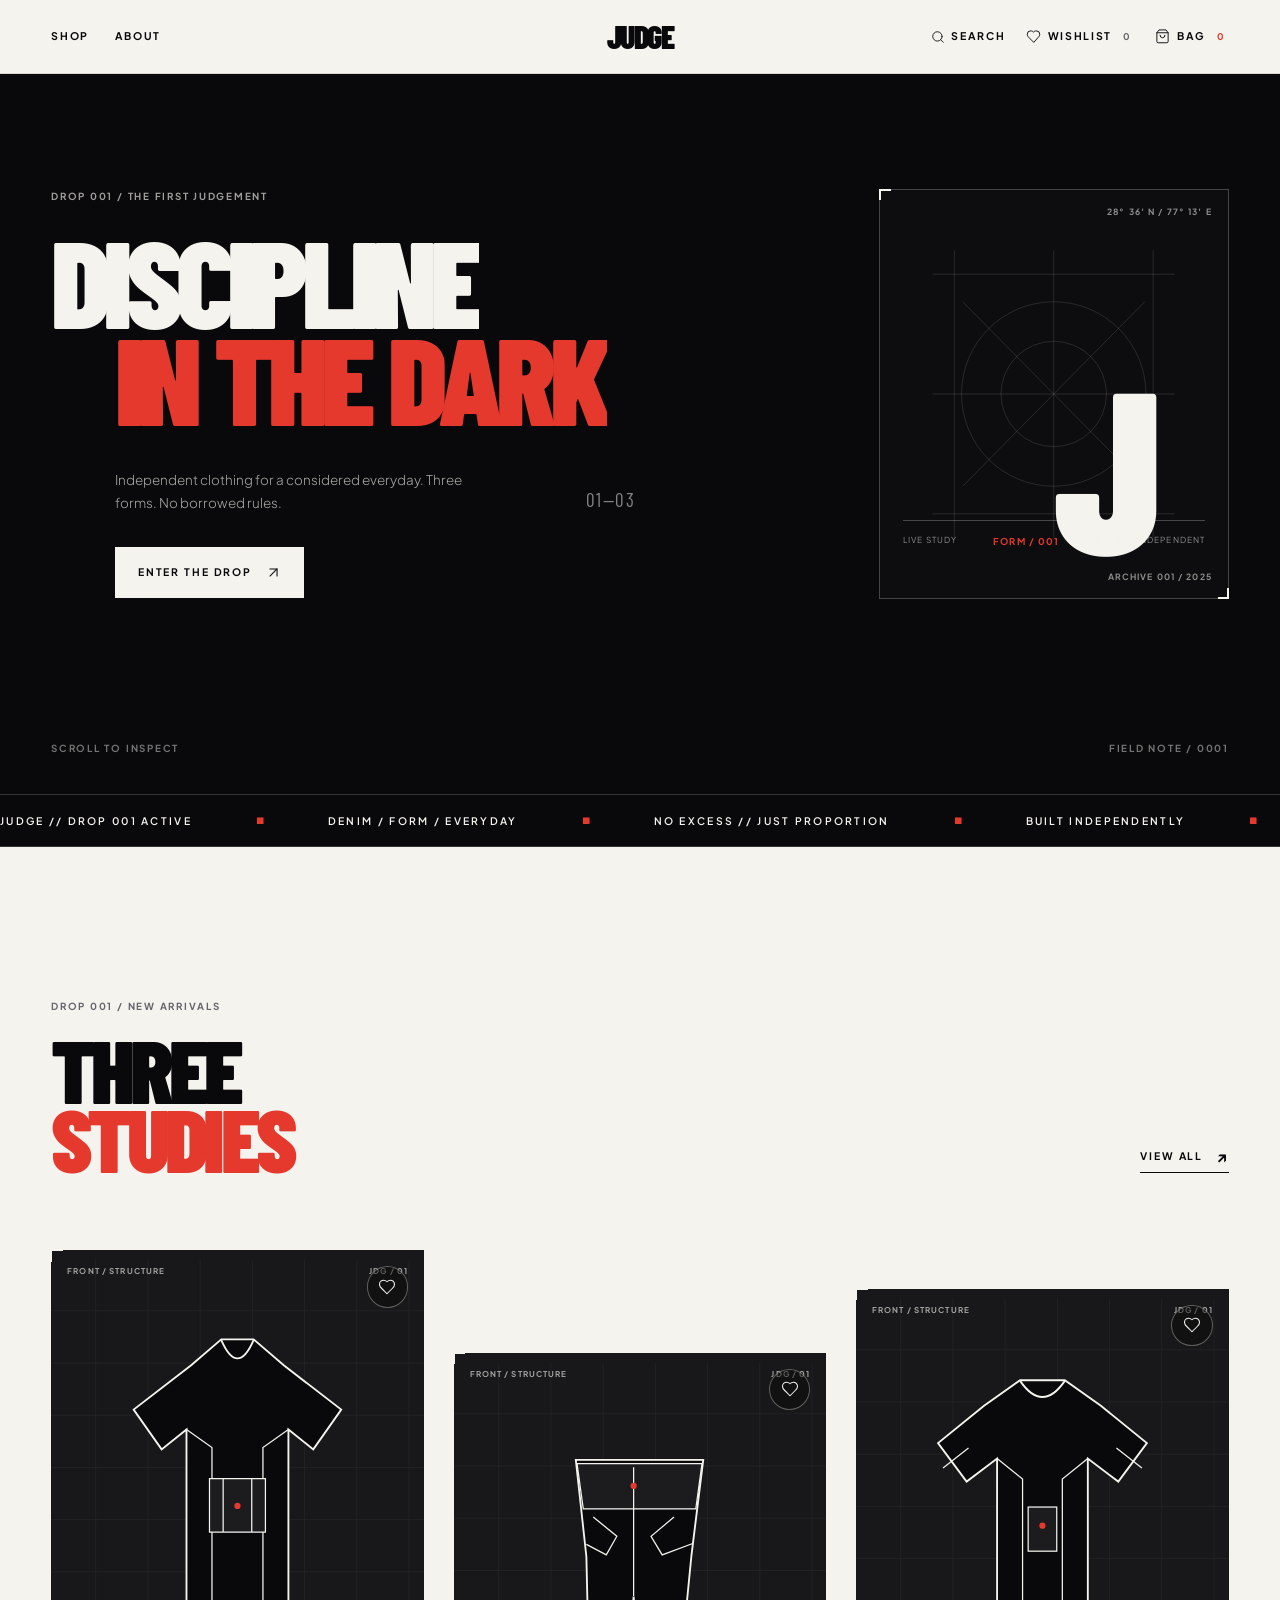
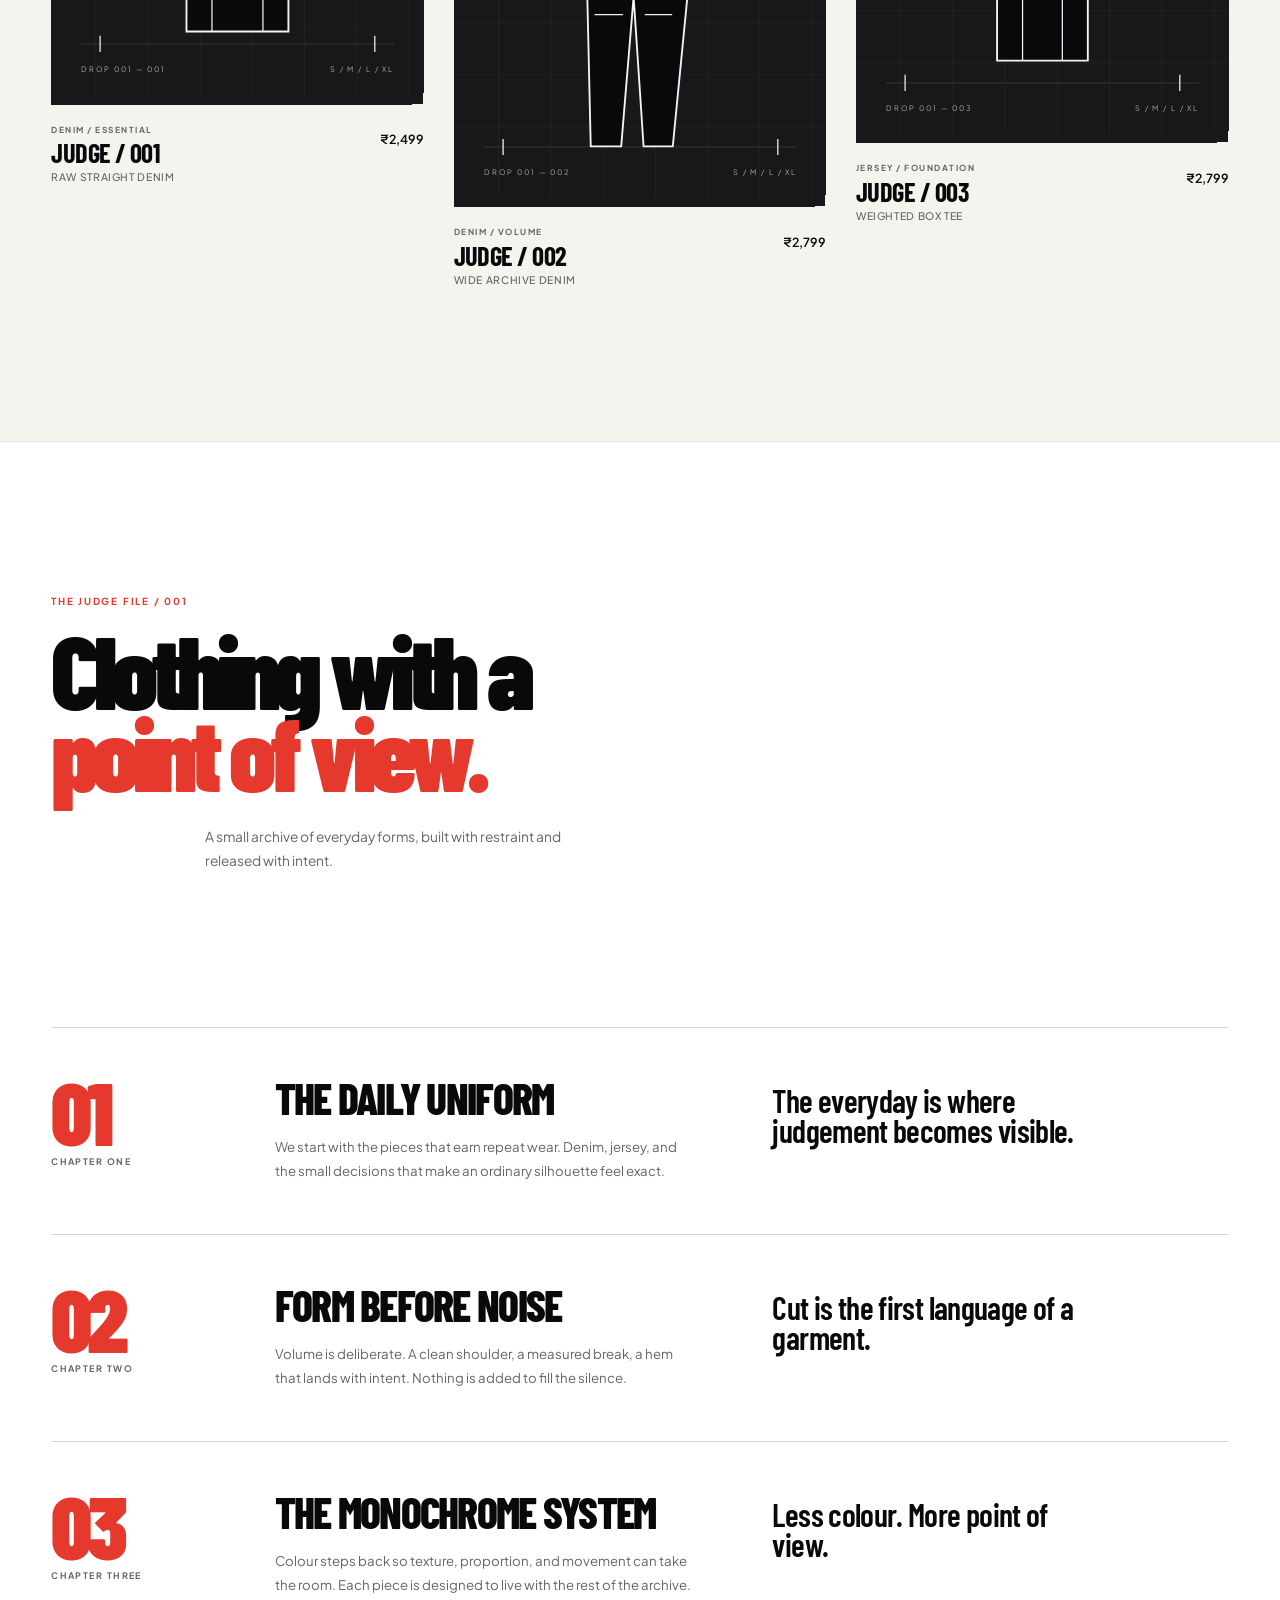
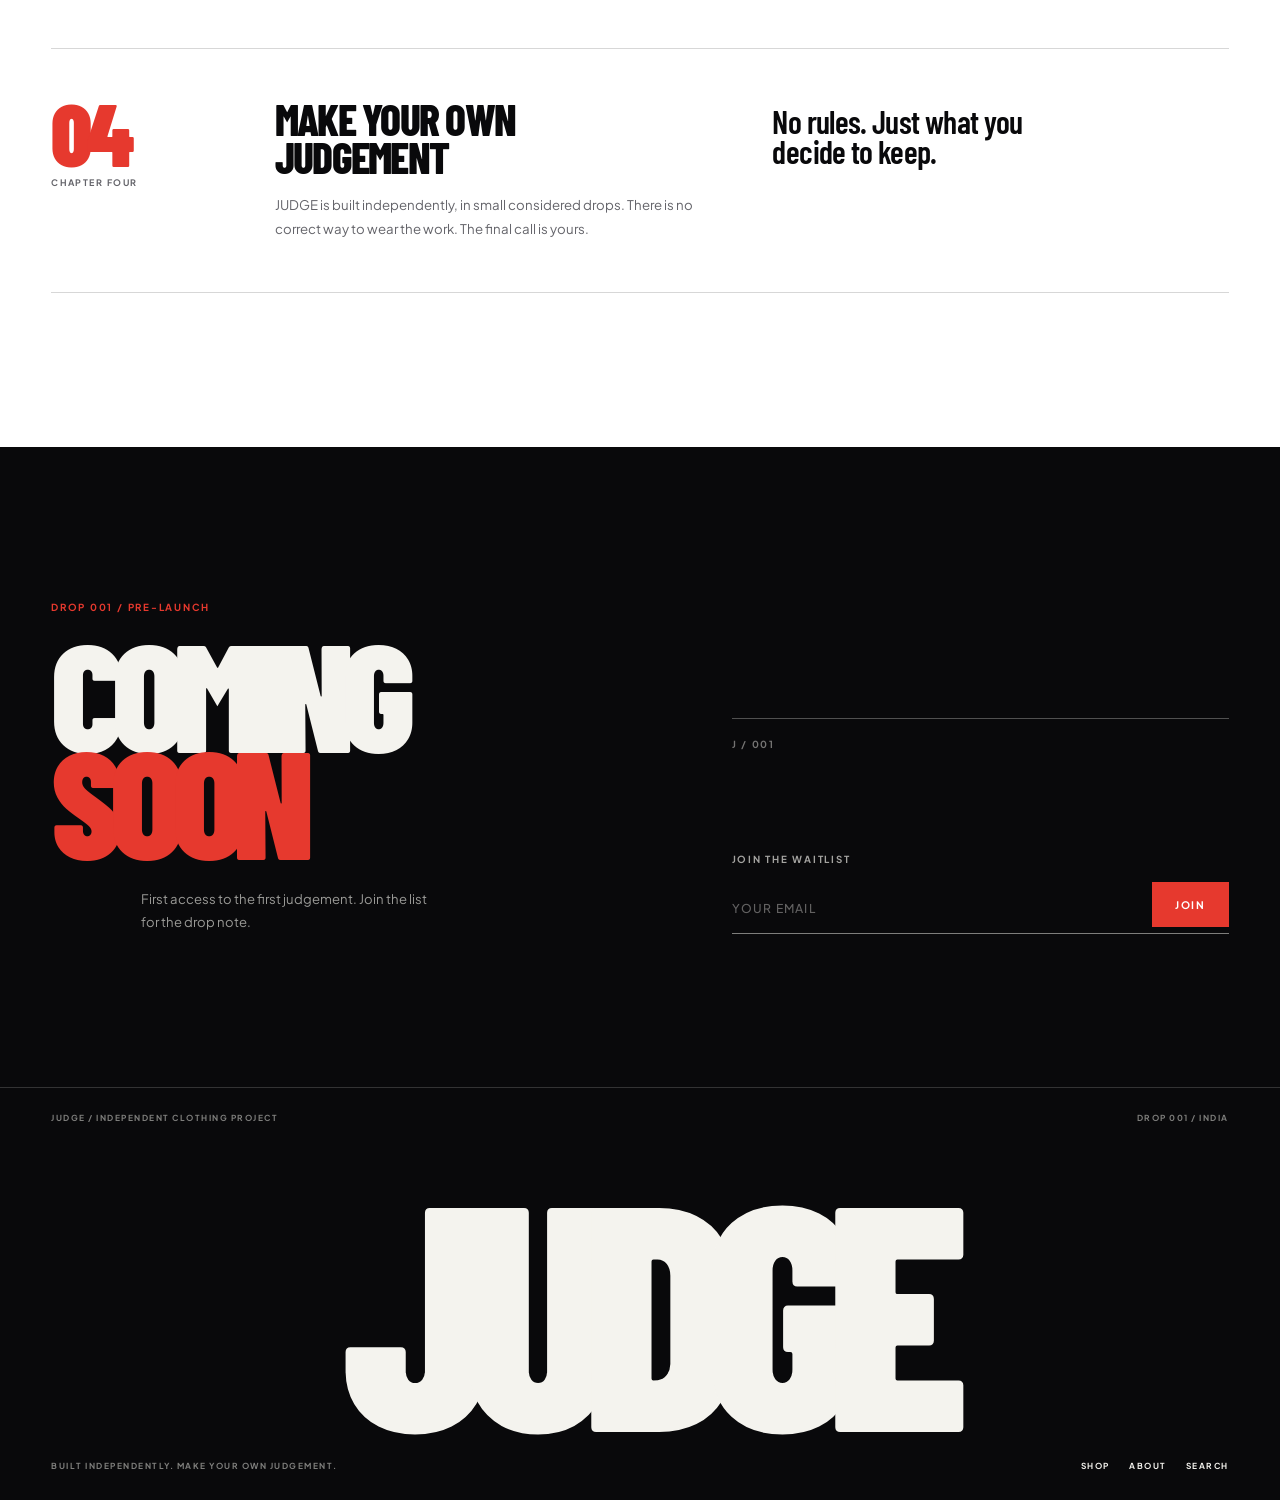
==== index.html @ 3d344ef9 "Add files via upload" ====
<!DOCTYPE html>
<html xmlns="http://www.w3.org/1999/xhtml" lang="en"><head><meta charset="utf-8" /><meta name="viewport" content="width=device-width,initial-scale=1" /><meta name="theme-color" content="#f4f3ee" /><meta name="description" content="JUDGE — independent clothing for a considered everyday." /><link rel="preconnect" href="fonts.googleapis.com/" /><link rel="preconnect" href="fonts.gstatic.com/" crossorigin="" /><title>JUDGE — Drop 001</title><script defer="defer" src="static/js/main.baeb19a1.js"></script><link href="static/css/main.dba32cb8.css" rel="stylesheet" /><style type="text/css">[data-sonner-toaster][dir=ltr],html[dir=ltr]{--toast-icon-margin-start:-3px;--toast-icon-margin-end:4px;--toast-svg-margin-start:-1px;--toast-svg-margin-end:0px;--toast-button-margin-start:auto;--toast-button-margin-end:0;--toast-close-button-start:0;--toast-close-button-end:unset;--toast-close-button-transform:translate(-35%, -35%)}[data-sonner-toaster][dir=rtl],html[dir=rtl]{--toast-icon-margin-start:4px;--toast-icon-margin-end:-3px;--toast-svg-margin-start:0px;--toast-svg-margin-end:-1px;--toast-button-margin-start:0;--toast-button-margin-end:auto;--toast-close-button-start:unset;--toast-close-button-end:0;--toast-close-button-transform:translate(35%, -35%)}[data-sonner-toaster]{position:fixed;width:var(--width);font-family:ui-sans-serif,system-ui,-apple-system,BlinkMacSystemFont,Segoe UI,Roboto,Helvetica Neue,Arial,Noto Sans,sans-serif,Apple Color Emoji,Segoe UI Emoji,Segoe UI Symbol,Noto Color Emoji;--gray1:hsl(0, 0%, 99%);--gray2:hsl(0, 0%, 97.3%);--gray3:hsl(0, 0%, 95.1%);--gray4:hsl(0, 0%, 93%);--gray5:hsl(0, 0%, 90.9%);--gray6:hsl(0, 0%, 88.7%);--gray7:hsl(0, 0%, 85.8%);--gray8:hsl(0, 0%, 78%);--gray9:hsl(0, 0%, 56.1%);--gray10:hsl(0, 0%, 52.3%);--gray11:hsl(0, 0%, 43.5%);--gray12:hsl(0, 0%, 9%);--border-radius:8px;box-sizing:border-box;padding:0;margin:0;list-style:none;outline:0;z-index:999999999;transition:transform .4s ease}[data-sonner-toaster][data-lifted=true]{transform:translateY(-8px)}@media (hover:none) and (pointer:coarse){[data-sonner-toaster][data-lifted=true]{transform:none}}[data-sonner-toaster][data-x-position=right]{right:var(--offset-right)}[data-sonner-toaster][data-x-position=left]{left:var(--offset-left)}[data-sonner-toaster][data-x-position=center]{left:50%;transform:translateX(-50%)}[data-sonner-toaster][data-y-position=top]{top:var(--offset-top)}[data-sonner-toaster][data-y-position=bottom]{bottom:var(--offset-bottom)}[data-sonner-toast]{--y:translateY(100%);--lift-amount:calc(var(--lift) * var(--gap));z-index:var(--z-index);position:absolute;opacity:0;transform:var(--y);touch-action:none;transition:transform .4s,opacity .4s,height .4s,box-shadow .2s;box-sizing:border-box;outline:0;overflow-wrap:anywhere}[data-sonner-toast][data-styled=true]{padding:16px;background:var(--normal-bg);border:1px solid var(--normal-border);color:var(--normal-text);border-radius:var(--border-radius);box-shadow:0 4px 12px rgba(0,0,0,.1);width:var(--width);font-size:13px;display:flex;align-items:center;gap:6px}[data-sonner-toast]:focus-visible{box-shadow:0 4px 12px rgba(0,0,0,.1),0 0 0 2px rgba(0,0,0,.2)}[data-sonner-toast][data-y-position=top]{top:0;--y:translateY(-100%);--lift:1;--lift-amount:calc(1 * var(--gap))}[data-sonner-toast][data-y-position=bottom]{bottom:0;--y:translateY(100%);--lift:-1;--lift-amount:calc(var(--lift) * var(--gap))}[data-sonner-toast][data-styled=true] [data-description]{font-weight:400;line-height:1.4;color:#3f3f3f}[data-rich-colors=true][data-sonner-toast][data-styled=true] [data-description]{color:inherit}[data-sonner-toaster][data-sonner-theme=dark] [data-description]{color:#e8e8e8}[data-sonner-toast][data-styled=true] [data-title]{font-weight:500;line-height:1.5;color:inherit}[data-sonner-toast][data-styled=true] [data-icon]{display:flex;height:16px;width:16px;position:relative;justify-content:flex-start;align-items:center;flex-shrink:0;margin-left:var(--toast-icon-margin-start);margin-right:var(--toast-icon-margin-end)}[data-sonner-toast][data-promise=true] [data-icon]&gt;svg{opacity:0;transform:scale(.8);transform-origin:center;animation:sonner-fade-in .3s ease forwards}[data-sonner-toast][data-styled=true] [data-icon]&gt;*{flex-shrink:0}[data-sonner-toast][data-styled=true] [data-icon] svg{margin-left:var(--toast-svg-margin-start);margin-right:var(--toast-svg-margin-end)}[data-sonner-toast][data-styled=true] [data-content]{display:flex;flex-direction:column;gap:2px}[data-sonner-toast][data-styled=true] [data-button]{border-radius:4px;padding-left:8px;padding-right:8px;height:24px;font-size:12px;color:var(--normal-bg);background:var(--normal-text);margin-left:var(--toast-button-margin-start);margin-right:var(--toast-button-margin-end);border:none;font-weight:500;cursor:pointer;outline:0;display:flex;align-items:center;flex-shrink:0;transition:opacity .4s,box-shadow .2s}[data-sonner-toast][data-styled=true] [data-button]:focus-visible{box-shadow:0 0 0 2px rgba(0,0,0,.4)}[data-sonner-toast][data-styled=true] [data-button]:first-of-type{margin-left:var(--toast-button-margin-start);margin-right:var(--toast-button-margin-end)}[data-sonner-toast][data-styled=true] [data-cancel]{color:var(--normal-text);background:rgba(0,0,0,.08)}[data-sonner-toaster][data-sonner-theme=dark] [data-sonner-toast][data-styled=true] [data-cancel]{background:rgba(255,255,255,.3)}[data-sonner-toast][data-styled=true] [data-close-button]{position:absolute;left:var(--toast-close-button-start);right:var(--toast-close-button-end);top:0;height:20px;width:20px;display:flex;justify-content:center;align-items:center;padding:0;color:var(--gray12);background:var(--normal-bg);border:1px solid var(--gray4);transform:var(--toast-close-button-transform);border-radius:50%;cursor:pointer;z-index:1;transition:opacity .1s,background .2s,border-color .2s}[data-sonner-toast][data-styled=true] [data-close-button]:focus-visible{box-shadow:0 4px 12px rgba(0,0,0,.1),0 0 0 2px rgba(0,0,0,.2)}[data-sonner-toast][data-styled=true] [data-disabled=true]{cursor:not-allowed}[data-sonner-toast][data-styled=true]:hover [data-close-button]:hover{background:var(--gray2);border-color:var(--gray5)}[data-sonner-toast][data-swiping=true]::before{content:'';position:absolute;left:-100%;right:-100%;height:100%;z-index:-1}[data-sonner-toast][data-y-position=top][data-swiping=true]::before{bottom:50%;transform:scaleY(3) translateY(50%)}[data-sonner-toast][data-y-position=bottom][data-swiping=true]::before{top:50%;transform:scaleY(3) translateY(-50%)}[data-sonner-toast][data-swiping=false][data-removed=true]::before{content:'';position:absolute;inset:0;transform:scaleY(2)}[data-sonner-toast][data-expanded=true]::after{content:'';position:absolute;left:0;height:calc(var(--gap) + 1px);bottom:100%;width:100%}[data-sonner-toast][data-mounted=true]{--y:translateY(0);opacity:1}[data-sonner-toast][data-expanded=false][data-front=false]{--scale:var(--toasts-before) * 0.05 + 1;--y:translateY(calc(var(--lift-amount) * var(--toasts-before))) scale(calc(-1 * var(--scale)));height:var(--front-toast-height)}[data-sonner-toast]&gt;*{transition:opacity .4s}[data-sonner-toast][data-x-position=right]{right:0}[data-sonner-toast][data-x-position=left]{left:0}[data-sonner-toast][data-expanded=false][data-front=false][data-styled=true]&gt;*{opacity:0}[data-sonner-toast][data-visible=false]{opacity:0;pointer-events:none}[data-sonner-toast][data-mounted=true][data-expanded=true]{--y:translateY(calc(var(--lift) * var(--offset)));height:var(--initial-height)}[data-sonner-toast][data-removed=true][data-front=true][data-swipe-out=false]{--y:translateY(calc(var(--lift) * -100%));opacity:0}[data-sonner-toast][data-removed=true][data-front=false][data-swipe-out=false][data-expanded=true]{--y:translateY(calc(var(--lift) * var(--offset) + var(--lift) * -100%));opacity:0}[data-sonner-toast][data-removed=true][data-front=false][data-swipe-out=false][data-expanded=false]{--y:translateY(40%);opacity:0;transition:transform .5s,opacity .2s}[data-sonner-toast][data-removed=true][data-front=false]::before{height:calc(var(--initial-height) + 20%)}[data-sonner-toast][data-swiping=true]{transform:var(--y) translateY(var(--swipe-amount-y,0)) translateX(var(--swipe-amount-x,0));transition:none}[data-sonner-toast][data-swiped=true]{user-select:none}[data-sonner-toast][data-swipe-out=true][data-y-position=bottom],[data-sonner-toast][data-swipe-out=true][data-y-position=top]{animation-duration:.2s;animation-timing-function:ease-out;animation-fill-mode:forwards}[data-sonner-toast][data-swipe-out=true][data-swipe-direction=left]{animation-name:swipe-out-left}[data-sonner-toast][data-swipe-out=true][data-swipe-direction=right]{animation-name:swipe-out-right}[data-sonner-toast][data-swipe-out=true][data-swipe-direction=up]{animation-name:swipe-out-up}[data-sonner-toast][data-swipe-out=true][data-swipe-direction=down]{animation-name:swipe-out-down}@keyframes swipe-out-left{from{transform:var(--y) translateX(var(--swipe-amount-x));opacity:1}to{transform:var(--y) translateX(calc(var(--swipe-amount-x) - 100%));opacity:0}}@keyframes swipe-out-right{from{transform:var(--y) translateX(var(--swipe-amount-x));opacity:1}to{transform:var(--y) translateX(calc(var(--swipe-amount-x) + 100%));opacity:0}}@keyframes swipe-out-up{from{transform:var(--y) translateY(var(--swipe-amount-y));opacity:1}to{transform:var(--y) translateY(calc(var(--swipe-amount-y) - 100%));opacity:0}}@keyframes swipe-out-down{from{transform:var(--y) translateY(var(--swipe-amount-y));opacity:1}to{transform:var(--y) translateY(calc(var(--swipe-amount-y) + 100%));opacity:0}}@media (max-width:600px){[data-sonner-toaster]{position:fixed;right:var(--mobile-offset-right);left:var(--mobile-offset-left);width:100%}[data-sonner-toaster][dir=rtl]{left:calc(var(--mobile-offset-left) * -1)}[data-sonner-toaster] [data-sonner-toast]{left:0;right:0;width:calc(100% - var(--mobile-offset-left) * 2)}[data-sonner-toaster][data-x-position=left]{left:var(--mobile-offset-left)}[data-sonner-toaster][data-y-position=bottom]{bottom:var(--mobile-offset-bottom)}[data-sonner-toaster][data-y-position=top]{top:var(--mobile-offset-top)}[data-sonner-toaster][data-x-position=center]{left:var(--mobile-offset-left);right:var(--mobile-offset-right);transform:none}}[data-sonner-toaster][data-sonner-theme=light]{--normal-bg:#fff;--normal-border:var(--gray4);--normal-text:var(--gray12);--success-bg:hsl(143, 85%, 96%);--success-border:hsl(145, 92%, 87%);--success-text:hsl(140, 100%, 27%);--info-bg:hsl(208, 100%, 97%);--info-border:hsl(221, 91%, 93%);--info-text:hsl(210, 92%, 45%);--warning-bg:hsl(49, 100%, 97%);--warning-border:hsl(49, 91%, 84%);--warning-text:hsl(31, 92%, 45%);--error-bg:hsl(359, 100%, 97%);--error-border:hsl(359, 100%, 94%);--error-text:hsl(360, 100%, 45%)}[data-sonner-toaster][data-sonner-theme=light] [data-sonner-toast][data-invert=true]{--normal-bg:#000;--normal-border:hsl(0, 0%, 20%);--normal-text:var(--gray1)}[data-sonner-toaster][data-sonner-theme=dark] [data-sonner-toast][data-invert=true]{--normal-bg:#fff;--normal-border:var(--gray3);--normal-text:var(--gray12)}[data-sonner-toaster][data-sonner-theme=dark]{--normal-bg:#000;--normal-bg-hover:hsl(0, 0%, 12%);--normal-border:hsl(0, 0%, 20%);--normal-border-hover:hsl(0, 0%, 25%);--normal-text:var(--gray1);--success-bg:hsl(150, 100%, 6%);--success-border:hsl(147, 100%, 12%);--success-text:hsl(150, 86%, 65%);--info-bg:hsl(215, 100%, 6%);--info-border:hsl(223, 43%, 17%);--info-text:hsl(216, 87%, 65%);--warning-bg:hsl(64, 100%, 6%);--warning-border:hsl(60, 100%, 9%);--warning-text:hsl(46, 87%, 65%);--error-bg:hsl(358, 76%, 10%);--error-border:hsl(357, 89%, 16%);--error-text:hsl(358, 100%, 81%)}[data-sonner-toaster][data-sonner-theme=dark] [data-sonner-toast] [data-close-button]{background:var(--normal-bg);border-color:var(--normal-border);color:var(--normal-text)}[data-sonner-toaster][data-sonner-theme=dark] [data-sonner-toast] [data-close-button]:hover{background:var(--normal-bg-hover);border-color:var(--normal-border-hover)}[data-rich-colors=true][data-sonner-toast][data-type=success]{background:var(--success-bg);border-color:var(--success-border);color:var(--success-text)}[data-rich-colors=true][data-sonner-toast][data-type=success] [data-close-button]{background:var(--success-bg);border-color:var(--success-border);color:var(--success-text)}[data-rich-colors=true][data-sonner-toast][data-type=info]{background:var(--info-bg);border-color:var(--info-border);color:var(--info-text)}[data-rich-colors=true][data-sonner-toast][data-type=info] [data-close-button]{background:var(--info-bg);border-color:var(--info-border);color:var(--info-text)}[data-rich-colors=true][data-sonner-toast][data-type=warning]{background:var(--warning-bg);border-color:var(--warning-border);color:var(--warning-text)}[data-rich-colors=true][data-sonner-toast][data-type=warning] [data-close-button]{background:var(--warning-bg);border-color:var(--warning-border);color:var(--warning-text)}[data-rich-colors=true][data-sonner-toast][data-type=error]{background:var(--error-bg);border-color:var(--error-border);color:var(--error-text)}[data-rich-colors=true][data-sonner-toast][data-type=error] [data-close-button]{background:var(--error-bg);border-color:var(--error-border);color:var(--error-text)}.sonner-loading-wrapper{--size:16px;height:var(--size);width:var(--size);position:absolute;inset:0;z-index:10}.sonner-loading-wrapper[data-visible=false]{transform-origin:center;animation:sonner-fade-out .2s ease forwards}.sonner-spinner{position:relative;top:50%;left:50%;height:var(--size);width:var(--size)}.sonner-loading-bar{animation:sonner-spin 1.2s linear infinite;background:var(--gray11);border-radius:6px;height:8%;left:-10%;position:absolute;top:-3.9%;width:24%}.sonner-loading-bar:first-child{animation-delay:-1.2s;transform:rotate(.0001deg) translate(146%)}.sonner-loading-bar:nth-child(2){animation-delay:-1.1s;transform:rotate(30deg) translate(146%)}.sonner-loading-bar:nth-child(3){animation-delay:-1s;transform:rotate(60deg) translate(146%)}.sonner-loading-bar:nth-child(4){animation-delay:-.9s;transform:rotate(90deg) translate(146%)}.sonner-loading-bar:nth-child(5){animation-delay:-.8s;transform:rotate(120deg) translate(146%)}.sonner-loading-bar:nth-child(6){animation-delay:-.7s;transform:rotate(150deg) translate(146%)}.sonner-loading-bar:nth-child(7){animation-delay:-.6s;transform:rotate(180deg) translate(146%)}.sonner-loading-bar:nth-child(8){animation-delay:-.5s;transform:rotate(210deg) translate(146%)}.sonner-loading-bar:nth-child(9){animation-delay:-.4s;transform:rotate(240deg) translate(146%)}.sonner-loading-bar:nth-child(10){animation-delay:-.3s;transform:rotate(270deg) translate(146%)}.sonner-loading-bar:nth-child(11){animation-delay:-.2s;transform:rotate(300deg) translate(146%)}.sonner-loading-bar:nth-child(12){animation-delay:-.1s;transform:rotate(330deg) translate(146%)}@keyframes sonner-fade-in{0%{opacity:0;transform:scale(.8)}100%{opacity:1;transform:scale(1)}}@keyframes sonner-fade-out{0%{opacity:1;transform:scale(1)}100%{opacity:0;transform:scale(.8)}}@keyframes sonner-spin{0%{opacity:1}100%{opacity:.15}}@media (prefers-reduced-motion){.sonner-loading-bar,[data-sonner-toast],[data-sonner-toast]&gt;*{transition:none!important;animation:none!important}}.sonner-loader{position:absolute;top:50%;left:50%;transform:translate(-50%,-50%);transform-origin:center;transition:opacity .2s,transform .2s}.sonner-loader[data-visible=false]{opacity:0;transform:scale(.8) translate(-50%,-50%)}</style></head><body><noscript>JUDGE needs JavaScript to open the archive.</noscript><div id="root"><header class="site-header is-scrolled"><div class="site-header-inner"><nav class="header-nav header-nav-left" aria-label="Primary"><a class="header-link" data-testid="shop-nav-link" href="/shop" data-discover="true">SHOP</a><a class="header-link header-about-link" data-testid="about-nav-link" href="/about" data-discover="true">ABOUT</a></nav><a class="brand-lockup" data-testid="judge-logo-link" aria-label="JUDGE home" href="/" data-discover="true">JUDGE</a><nav class="header-nav header-nav-right" aria-label="Utility"><a class="header-link search-link" data-testid="search-nav-link" href="/search" data-discover="true"><svg xmlns="http://www.w3.org/2000/svg" width="14" height="14" viewBox="0 0 24 24" fill="none" stroke="currentColor" stroke-width="1.5" stroke-linecap="round" stroke-linejoin="round" class="lucide lucide-search" aria-hidden="true"><path d="m21 21-4.34-4.34"/><circle cx="11" cy="11" r="8"/></svg><span>SEARCH</span></a><a class="header-wishlist-link" data-testid="wishlist-nav-link" aria-label="Wishlist, 0 items" href="/shop?filter=wishlist" data-discover="true"><svg xmlns="http://www.w3.org/2000/svg" width="15" height="15" viewBox="0 0 24 24" fill="none" stroke="currentColor" stroke-width="1.5" stroke-linecap="round" stroke-linejoin="round" class="lucide lucide-heart" aria-hidden="true"><path d="M19 14c1.49-1.46 3-3.21 3-5.5A5.5 5.5 0 0 0 16.5 3c-1.76 0-3 .5-4.5 2-1.5-1.5-2.74-2-4.5-2A5.5 5.5 0 0 0 2 8.5c0 2.3 1.5 4.05 3 5.5l7 7Z"/></svg><span class="wishlist-label">WISHLIST</span><span class="header-count" data-testid="wishlist-count">0</span></a><button class="header-bag-button" type="button" data-testid="bag-nav-button" aria-label="Bag, 0 items"><svg xmlns="http://www.w3.org/2000/svg" width="15" height="15" viewBox="0 0 24 24" fill="none" stroke="currentColor" stroke-width="1.5" stroke-linecap="round" stroke-linejoin="round" class="lucide lucide-shopping-bag" aria-hidden="true"><path d="M6 2 3 6v14a2 2 0 0 0 2 2h14a2 2 0 0 0 2-2V6l-3-4Z"/><path d="M3 6h18"/><path d="M16 10a4 4 0 0 1-8 0"/></svg><span>BAG</span><span class="header-count header-count-accent" data-testid="bag-item-count">0</span></button></nav></div></header><main class="app-main"><div class="home-page"><section class="hero-section" data-testid="hero-section"><div class="hero-grid"><div class="hero-copy"><p class="eyebrow hero-eyebrow">DROP 001 / THE FIRST JUDGEMENT</p><h1 class="hero-title" data-testid="hero-headline"><span class="hero-line"><span>DISCIPLINE</span></span><span class="hero-line hero-line-offset"><span>IN THE DARK</span></span></h1><div class="hero-intro-row"><p class="hero-description">Independent clothing for a considered everyday. Three forms. No borrowed rules.</p><span class="hero-index">01—03</span></div><a class="button button-primary hero-button" data-testid="hero-shop-button" href="/shop" data-discover="true">ENTER THE DROP <svg xmlns="http://www.w3.org/2000/svg" width="17" height="17" viewBox="0 0 24 24" fill="none" stroke="currentColor" stroke-width="1.5" stroke-linecap="round" stroke-linejoin="round" class="lucide lucide-arrow-up-right" aria-hidden="true"><path d="M7 7h10v10"/><path d="M7 17 17 7"/></svg></a></div><div class="hero-visual" aria-label="JUDGE kinetic coordinate panel"><svg xmlns="http://www.w3.org/2000/svg" class="hero-blueprint" viewBox="0 0 500 560" aria-hidden="true"><path d="M48 80 H452 M48 280 H452 M48 480 H452 M84 40 V520 M250 40 V520 M416 40 V520"/><circle cx="250" cy="280" r="154"/><circle cx="250" cy="280" r="88"/><path d="M98 434 L402 126 M98 126 L402 434"/></svg><div class="hero-coordinate hero-coordinate-top">28° 36′ N / 77° 13′ E</div><div class="hero-visual-mark" style="transform: translate(0px, 0px);">J</div><div class="hero-visual-terminal"><span>LIVE STUDY</span><strong>FORM / 001</strong><span>STATUS: INDEPENDENT</span></div><div class="hero-coordinate hero-coordinate-bottom">ARCHIVE 001 / 2025</div></div></div><div class="hero-footnote"><span>SCROLL TO INSPECT</span><span>FIELD NOTE / 0001</span></div></section><section class="marquee-band" aria-label="JUDGE editorial statement"><div class="marquee-viewport"><div class="marquee-track"><span class="marquee-item">JUDGE // DROP 001 ACTIVE</span><span class="marquee-divider" aria-hidden="true">■</span><span class="marquee-item">DENIM / FORM / EVERYDAY</span><span class="marquee-divider" aria-hidden="true">■</span><span class="marquee-item">NO EXCESS // JUST PROPORTION</span><span class="marquee-divider" aria-hidden="true">■</span><span class="marquee-item">BUILT INDEPENDENTLY</span><span class="marquee-divider" aria-hidden="true">■</span><span class="marquee-item">DROP 001 / THREE STUDIES</span><span class="marquee-divider" aria-hidden="true">■</span><span class="marquee-item">MAKE YOUR OWN JUDGEMENT</span><span class="marquee-divider" aria-hidden="true">■</span><span class="marquee-item">JUDGE // DROP 001 ACTIVE</span><span class="marquee-divider" aria-hidden="true">■</span><span class="marquee-item">DENIM / FORM / EVERYDAY</span><span class="marquee-divider" aria-hidden="true">■</span><span class="marquee-item">NO EXCESS // JUST PROPORTION</span><span class="marquee-divider" aria-hidden="true">■</span><span class="marquee-item">BUILT INDEPENDENTLY</span><span class="marquee-divider" aria-hidden="true">■</span><span class="marquee-item">DROP 001 / THREE STUDIES</span><span class="marquee-divider" aria-hidden="true">■</span><span class="marquee-item">MAKE YOUR OWN JUDGEMENT</span><span class="marquee-divider" aria-hidden="true">■</span></div></div></section><section class="product-section" id="shop-grid"><div class="section-shell"><div class="section-heading-row"><div><p class="eyebrow">DROP 001 / NEW ARRIVALS</p><h2 class="section-heading">THREE<br /><span>STUDIES</span></h2></div><a class="text-link" data-testid="view-all-link" href="/shop" data-discover="true">VIEW ALL <span>↗</span></a></div><div class="product-grid" data-testid="product-grid"><article class="product-card reveal is-visible product-card-1" data-testid="product-card-judge-001" role="link" tabindex="0" aria-label="Open JUDGE / 001"><div class="product-card-visual"><div class="schematic-panel schematic-denim " data-testid="schematic-panel-judge-001-front" aria-label="JUDGE / 001 FRONT / STRUCTURE"><div class="schematic-topline"><span>FRONT / STRUCTURE</span><span>JDG / 01</span></div><svg xmlns="http://www.w3.org/2000/svg" viewBox="0 0 600 700" role="img" aria-label="JUDGE / 001 structural garment panel"><title>JUDGE / 001 front structural panel</title><g class="schematic-grid" stroke="#2E2E33" stroke-width="1"><path d="M72 0 V700 M156 0 V700 M240 0 V700 M324 0 V700 M408 0 V700 M492 0 V700 M576 0 V700"/><path d="M0 82 H600 M0 166 H600 M0 250 H600 M0 334 H600 M0 418 H600 M0 502 H600 M0 586 H600"/></g><path d="M48 618 H552" stroke="#2E2E33" stroke-width="2"/><path d="M79 605 V631 M521 605 V631" stroke="#F4F3EE" stroke-width="2"/><g class="schematic-garment" opacity="1"><path d="M225 170 L274 128 L326 128 L375 170 L467 241 L422 305 L382 273 L382 598 L218 598 L218 273 L178 305 L133 241 Z" fill="#09090B" stroke="#F4F3EE" stroke-width="3"/><path d="M274 129 Q300 188 326 129" fill="none" stroke="#F4F3EE" stroke-width="3"/><path d="M218 273 L259 302 L259 598 M382 273 L341 302 L341 598" fill="none" stroke="#F4F3EE" stroke-width="2"/><path d="M255 352 L345 352 L345 438 L255 438 Z" fill="#1C1C1F" stroke="#F4F3EE" stroke-width="2"/><path d="M277 352 L277 438 M323 352 L323 438" stroke="#F4F3EE" stroke-width="2"/><circle cx="300" cy="396" r="5" fill="#E6392E"/></g><text x="48" y="663" fill="#A8A8AE" font-size="12" letter-spacing="3" font-family="Plus Jakarta Sans">DROP 001 — 001</text><text x="552" y="663" text-anchor="end" fill="#A8A8AE" font-size="12" letter-spacing="3" font-family="Plus Jakarta Sans">S / M / L / XL</text></svg><div class="schematic-corner schematic-corner-tl"></div><div class="schematic-corner schematic-corner-br"></div></div><button type="button" class="wishlist-button " data-testid="wishlist-button-judge-001" aria-label="Add JUDGE / 001 to wishlist" aria-pressed="false"><svg xmlns="http://www.w3.org/2000/svg" width="18" height="18" viewBox="0 0 24 24" fill="none" stroke="currentColor" stroke-width="1.4" stroke-linecap="round" stroke-linejoin="round" class="lucide lucide-heart" aria-hidden="true"><path d="M19 14c1.49-1.46 3-3.21 3-5.5A5.5 5.5 0 0 0 16.5 3c-1.76 0-3 .5-4.5 2-1.5-1.5-2.74-2-4.5-2A5.5 5.5 0 0 0 2 8.5c0 2.3 1.5 4.05 3 5.5l7 7Z"/></svg></button><span class="card-inspect"><span>INSPECT</span><svg xmlns="http://www.w3.org/2000/svg" width="15" height="15" viewBox="0 0 24 24" fill="none" stroke="currentColor" stroke-width="1.4" stroke-linecap="round" stroke-linejoin="round" class="lucide lucide-arrow-up-right" aria-hidden="true"><path d="M7 7h10v10"/><path d="M7 17 17 7"/></svg></span></div><div class="product-card-meta"><div><p class="product-card-code">DENIM / ESSENTIAL</p><h3 data-testid="product-name-judge-001">JUDGE / 001</h3><p class="product-card-title">RAW STRAIGHT DENIM</p></div><p class="product-card-price" data-testid="product-price-judge-001">₹2,499</p></div></article><article class="product-card reveal is-visible product-card-2" data-testid="product-card-judge-002" role="link" tabindex="0" aria-label="Open JUDGE / 002"><div class="product-card-visual"><div class="schematic-panel schematic-trouser " data-testid="schematic-panel-judge-002-front" aria-label="JUDGE / 002 FRONT / STRUCTURE"><div class="schematic-topline"><span>FRONT / STRUCTURE</span><span>JDG / 01</span></div><svg xmlns="http://www.w3.org/2000/svg" viewBox="0 0 600 700" role="img" aria-label="JUDGE / 002 structural garment panel"><title>JUDGE / 002 front structural panel</title><g class="schematic-grid" stroke="#2E2E33" stroke-width="1"><path d="M72 0 V700 M156 0 V700 M240 0 V700 M324 0 V700 M408 0 V700 M492 0 V700 M576 0 V700"/><path d="M0 82 H600 M0 166 H600 M0 250 H600 M0 334 H600 M0 418 H600 M0 502 H600 M0 586 H600"/></g><path d="M48 618 H552" stroke="#2E2E33" stroke-width="2"/><path d="M79 605 V631 M521 605 V631" stroke="#F4F3EE" stroke-width="2"/><g class="schematic-garment" opacity="1"><path d="M196 156 L401 156 L382 310 L352 617 L305 617 L289 376 L269 617 L220 617 L213 312 Z" fill="#09090B" stroke="#F4F3EE" stroke-width="3"/><path d="M198 162 L399 162 L389 235 L208 235 Z" fill="#1C1C1F" stroke="#F4F3EE" stroke-width="2"/><path d="M289 168 L289 375" stroke="#F4F3EE" stroke-width="2"/><path d="M224 248 L262 279 L245 309 L213 292 M354 248 L317 279 L335 309 L383 291" fill="none" stroke="#F4F3EE" stroke-width="2"/><path d="M226 405 L272 405 M307 405 L351 405" stroke="#F4F3EE" stroke-width="2"/><circle cx="289" cy="198" r="5" fill="#E6392E"/></g><text x="48" y="663" fill="#A8A8AE" font-size="12" letter-spacing="3" font-family="Plus Jakarta Sans">DROP 001 — 002</text><text x="552" y="663" text-anchor="end" fill="#A8A8AE" font-size="12" letter-spacing="3" font-family="Plus Jakarta Sans">S / M / L / XL</text></svg><div class="schematic-corner schematic-corner-tl"></div><div class="schematic-corner schematic-corner-br"></div></div><button type="button" class="wishlist-button " data-testid="wishlist-button-judge-002" aria-label="Add JUDGE / 002 to wishlist" aria-pressed="false"><svg xmlns="http://www.w3.org/2000/svg" width="18" height="18" viewBox="0 0 24 24" fill="none" stroke="currentColor" stroke-width="1.4" stroke-linecap="round" stroke-linejoin="round" class="lucide lucide-heart" aria-hidden="true"><path d="M19 14c1.49-1.46 3-3.21 3-5.5A5.5 5.5 0 0 0 16.5 3c-1.76 0-3 .5-4.5 2-1.5-1.5-2.74-2-4.5-2A5.5 5.5 0 0 0 2 8.5c0 2.3 1.5 4.05 3 5.5l7 7Z"/></svg></button><span class="card-inspect"><span>INSPECT</span><svg xmlns="http://www.w3.org/2000/svg" width="15" height="15" viewBox="0 0 24 24" fill="none" stroke="currentColor" stroke-width="1.4" stroke-linecap="round" stroke-linejoin="round" class="lucide lucide-arrow-up-right" aria-hidden="true"><path d="M7 7h10v10"/><path d="M7 17 17 7"/></svg></span></div><div class="product-card-meta"><div><p class="product-card-code">DENIM / VOLUME</p><h3 data-testid="product-name-judge-002">JUDGE / 002</h3><p class="product-card-title">WIDE ARCHIVE DENIM</p></div><p class="product-card-price" data-testid="product-price-judge-002">₹2,799</p></div></article><article class="product-card reveal is-visible product-card-3" data-testid="product-card-judge-003" role="link" tabindex="0" aria-label="Open JUDGE / 003"><div class="product-card-visual"><div class="schematic-panel schematic-tee " data-testid="schematic-panel-judge-003-front" aria-label="JUDGE / 003 FRONT / STRUCTURE"><div class="schematic-topline"><span>FRONT / STRUCTURE</span><span>JDG / 01</span></div><svg xmlns="http://www.w3.org/2000/svg" viewBox="0 0 600 700" role="img" aria-label="JUDGE / 003 structural garment panel"><title>JUDGE / 003 front structural panel</title><g class="schematic-grid" stroke="#2E2E33" stroke-width="1"><path d="M72 0 V700 M156 0 V700 M240 0 V700 M324 0 V700 M408 0 V700 M492 0 V700 M576 0 V700"/><path d="M0 82 H600 M0 166 H600 M0 250 H600 M0 334 H600 M0 418 H600 M0 502 H600 M0 586 H600"/></g><path d="M48 618 H552" stroke="#2E2E33" stroke-width="2"/><path d="M79 605 V631 M521 605 V631" stroke="#F4F3EE" stroke-width="2"/><g class="schematic-garment" opacity="1"><path d="M206 172 L264 131 L336 131 L394 172 L468 232 L422 294 L373 257 L373 582 L227 582 L227 257 L178 294 L132 232 Z" fill="#09090B" stroke="#F4F3EE" stroke-width="3"/><path d="M264 132 Q300 184 336 132" fill="none" stroke="#F4F3EE" stroke-width="3"/><path d="M227 257 L268 290 L268 582 M373 257 L332 290 L332 582" fill="none" stroke="#F4F3EE" stroke-width="2"/><path d="M181 240 L140 272 M419 240 L460 272" stroke="#F4F3EE" stroke-width="2"/><rect x="277" y="335" width="46" height="71" fill="#1C1C1F" stroke="#F4F3EE" stroke-width="2"/><circle cx="300" cy="365" r="5" fill="#E6392E"/></g><text x="48" y="663" fill="#A8A8AE" font-size="12" letter-spacing="3" font-family="Plus Jakarta Sans">DROP 001 — 003</text><text x="552" y="663" text-anchor="end" fill="#A8A8AE" font-size="12" letter-spacing="3" font-family="Plus Jakarta Sans">S / M / L / XL</text></svg><div class="schematic-corner schematic-corner-tl"></div><div class="schematic-corner schematic-corner-br"></div></div><button type="button" class="wishlist-button " data-testid="wishlist-button-judge-003" aria-label="Add JUDGE / 003 to wishlist" aria-pressed="false"><svg xmlns="http://www.w3.org/2000/svg" width="18" height="18" viewBox="0 0 24 24" fill="none" stroke="currentColor" stroke-width="1.4" stroke-linecap="round" stroke-linejoin="round" class="lucide lucide-heart" aria-hidden="true"><path d="M19 14c1.49-1.46 3-3.21 3-5.5A5.5 5.5 0 0 0 16.5 3c-1.76 0-3 .5-4.5 2-1.5-1.5-2.74-2-4.5-2A5.5 5.5 0 0 0 2 8.5c0 2.3 1.5 4.05 3 5.5l7 7Z"/></svg></button><span class="card-inspect"><span>INSPECT</span><svg xmlns="http://www.w3.org/2000/svg" width="15" height="15" viewBox="0 0 24 24" fill="none" stroke="currentColor" stroke-width="1.4" stroke-linecap="round" stroke-linejoin="round" class="lucide lucide-arrow-up-right" aria-hidden="true"><path d="M7 7h10v10"/><path d="M7 17 17 7"/></svg></span></div><div class="product-card-meta"><div><p class="product-card-code">JERSEY / FOUNDATION</p><h3 data-testid="product-name-judge-003">JUDGE / 003</h3><p class="product-card-title">WEIGHTED BOX TEE</p></div><p class="product-card-price" data-testid="product-price-judge-003">₹2,799</p></div></article></div></div></section><section class="manifesto-section" id="about-judge"><div class="section-shell"><div class="manifesto-intro reveal is-visible"><p class="eyebrow">THE JUDGE FILE / 001</p><h2>Clothing with a<br /><em>point of view.</em></h2><p class="manifesto-lede">A small archive of everyday forms, built with restraint and released with intent.</p></div><div class="manifesto-list"><article class="manifesto-chapter reveal " data-testid="manifesto-chapter-01"><div class="chapter-index"><span>01</span><small>CHAPTER ONE</small></div><div class="chapter-copy"><h3>THE DAILY UNIFORM</h3><p>We start with the pieces that earn repeat wear. Denim, jersey, and the small decisions that make an ordinary silhouette feel exact.</p></div><blockquote style="--chapter-delay: 0ms;">The everyday is where judgement becomes visible.</blockquote></article><article class="manifesto-chapter reveal " data-testid="manifesto-chapter-02"><div class="chapter-index"><span>02</span><small>CHAPTER TWO</small></div><div class="chapter-copy"><h3>FORM BEFORE NOISE</h3><p>Volume is deliberate. A clean shoulder, a measured break, a hem that lands with intent. Nothing is added to fill the silence.</p></div><blockquote style="--chapter-delay: 90ms;">Cut is the first language of a garment.</blockquote></article><article class="manifesto-chapter reveal " data-testid="manifesto-chapter-03"><div class="chapter-index"><span>03</span><small>CHAPTER THREE</small></div><div class="chapter-copy"><h3>THE MONOCHROME SYSTEM</h3><p>Colour steps back so texture, proportion, and movement can take the room. Each piece is designed to live with the rest of the archive.</p></div><blockquote style="--chapter-delay: 180ms;">Less colour. More point of view.</blockquote></article><article class="manifesto-chapter reveal " data-testid="manifesto-chapter-04"><div class="chapter-index"><span>04</span><small>CHAPTER FOUR</small></div><div class="chapter-copy"><h3>MAKE YOUR OWN JUDGEMENT</h3><p>JUDGE is built independently, in small considered drops. There is no correct way to wear the work. The final call is yours.</p></div><blockquote style="--chapter-delay: 270ms;">No rules. Just what you decide to keep.</blockquote></article></div></div></section><section class="waitlist-section" id="waitlist"><div class="section-shell waitlist-grid"><div class="waitlist-statement"><p class="eyebrow">DROP 001 / PRE-LAUNCH</p><h2>COMING<br /><span>SOON</span></h2><p>First access to the first judgement. Join the list for the drop note.</p></div><div class="waitlist-form-wrap"><span class="waitlist-mark">J / 001</span><form class="waitlist-form" novalidate=""><label for="waitlist-email">JOIN THE WAITLIST</label><div class="waitlist-input-row"><input id="waitlist-email" placeholder="YOUR EMAIL" data-testid="waitlist-email-input" aria-label="Email address for waitlist" type="email" value="" /><button type="submit" class="button button-accent" data-testid="waitlist-join-button">JOIN</button></div></form></div></div></section><footer class="site-footer"><div class="footer-topline"><span>JUDGE / INDEPENDENT CLOTHING PROJECT</span><span>DROP 001 / INDIA</span></div><div class="footer-wordmark">JUDGE</div><div class="footer-bottomline"><span>BUILT INDEPENDENTLY. MAKE YOUR OWN JUDGEMENT.</span><nav aria-label="Footer navigation"><a data-testid="footer-shop-link" href="/shop" data-discover="true">SHOP</a><a data-testid="footer-about-link" href="/about" data-discover="true">ABOUT</a><a data-testid="footer-search-link" href="/search" data-discover="true">SEARCH</a></nav></div></footer></div></main><section aria-label="Notifications alt+T" tabindex="-1" aria-live="polite" aria-relevant="additions text" aria-atomic="false"></section></div>
</body></html>
---- static/css/main.dba32cb8.css ----
@import url(https://fonts.googleapis.com/css2?family=Barlow+Condensed:wght@600;700;800;900&family=Plus+Jakarta+Sans:wght@300;400;500;600;700&display=swap);*,:after,:before{--tw-border-spacing-x:0;--tw-border-spacing-y:0;--tw-translate-x:0;--tw-translate-y:0;--tw-rotate:0;--tw-skew-x:0;--tw-skew-y:0;--tw-scale-x:1;--tw-scale-y:1;--tw-pan-x: ;--tw-pan-y: ;--tw-pinch-zoom: ;--tw-scroll-snap-strictness:proximity;--tw-gradient-from-position: ;--tw-gradient-via-position: ;--tw-gradient-to-position: ;--tw-ordinal: ;--tw-slashed-zero: ;--tw-numeric-figure: ;--tw-numeric-spacing: ;--tw-numeric-fraction: ;--tw-ring-inset: ;--tw-ring-offset-width:0px;--tw-ring-offset-color:#fff;--tw-ring-color:#3b82f680;--tw-ring-offset-shadow:0 0 #0000;--tw-ring-shadow:0 0 #0000;--tw-shadow:0 0 #0000;--tw-shadow-colored:0 0 #0000;--tw-blur: ;--tw-brightness: ;--tw-contrast: ;--tw-grayscale: ;--tw-hue-rotate: ;--tw-invert: ;--tw-saturate: ;--tw-sepia: ;--tw-drop-shadow: ;--tw-backdrop-blur: ;--tw-backdrop-brightness: ;--tw-backdrop-contrast: ;--tw-backdrop-grayscale: ;--tw-backdrop-hue-rotate: ;--tw-backdrop-invert: ;--tw-backdrop-opacity: ;--tw-backdrop-saturate: ;--tw-backdrop-sepia: ;--tw-contain-size: ;--tw-contain-layout: ;--tw-contain-paint: ;--tw-contain-style: }::backdrop{--tw-border-spacing-x:0;--tw-border-spacing-y:0;--tw-translate-x:0;--tw-translate-y:0;--tw-rotate:0;--tw-skew-x:0;--tw-skew-y:0;--tw-scale-x:1;--tw-scale-y:1;--tw-pan-x: ;--tw-pan-y: ;--tw-pinch-zoom: ;--tw-scroll-snap-strictness:proximity;--tw-gradient-from-position: ;--tw-gradient-via-position: ;--tw-gradient-to-position: ;--tw-ordinal: ;--tw-slashed-zero: ;--tw-numeric-figure: ;--tw-numeric-spacing: ;--tw-numeric-fraction: ;--tw-ring-inset: ;--tw-ring-offset-width:0px;--tw-ring-offset-color:#fff;--tw-ring-color:#3b82f680;--tw-ring-offset-shadow:0 0 #0000;--tw-ring-shadow:0 0 #0000;--tw-shadow:0 0 #0000;--tw-shadow-colored:0 0 #0000;--tw-blur: ;--tw-brightness: ;--tw-contrast: ;--tw-grayscale: ;--tw-hue-rotate: ;--tw-invert: ;--tw-saturate: ;--tw-sepia: ;--tw-drop-shadow: ;--tw-backdrop-blur: ;--tw-backdrop-brightness: ;--tw-backdrop-contrast: ;--tw-backdrop-grayscale: ;--tw-backdrop-hue-rotate: ;--tw-backdrop-invert: ;--tw-backdrop-opacity: ;--tw-backdrop-saturate: ;--tw-backdrop-sepia: ;--tw-contain-size: ;--tw-contain-layout: ;--tw-contain-paint: ;--tw-contain-style: }/*
! tailwindcss v3.4.17 | MIT License | https://tailwindcss.com
*/*,:after,:before{border:0 solid #e5e7eb;box-sizing:border-box}:after,:before{--tw-content:""}:host,html{-webkit-text-size-adjust:100%;font-feature-settings:normal;-webkit-tap-highlight-color:transparent;font-family:ui-sans-serif,system-ui,sans-serif,Apple Color Emoji,Segoe UI Emoji,Segoe UI Symbol,Noto Color Emoji;font-variation-settings:normal;line-height:1.5;tab-size:4}body{line-height:inherit}hr{border-top-width:1px;color:inherit;height:0}abbr:where([title]){-webkit-text-decoration:underline dotted;text-decoration:underline dotted}h1,h2,h3,h4,h5,h6{font-size:inherit;font-weight:inherit}a{color:inherit;text-decoration:inherit}b,strong{font-weight:bolder}code,kbd,pre,samp{font-feature-settings:normal;font-family:ui-monospace,SFMono-Regular,Menlo,Monaco,Consolas,Liberation Mono,Courier New,monospace;font-size:1em;font-variation-settings:normal}small{font-size:80%}sub,sup{font-size:75%;line-height:0;position:relative;vertical-align:initial}sub{bottom:-.25em}sup{top:-.5em}table{border-collapse:collapse;border-color:inherit;text-indent:0}button,input,optgroup,select,textarea{font-feature-settings:inherit;color:inherit;font-family:inherit;font-size:100%;font-variation-settings:inherit;font-weight:inherit;letter-spacing:inherit;line-height:inherit;margin:0;padding:0}button,select{text-transform:none}button,input:where([type=button]),input:where([type=reset]),input:where([type=submit]){-webkit-appearance:button;background-color:initial;background-image:none}:-moz-focusring{outline:auto}:-moz-ui-invalid{box-shadow:none}progress{vertical-align:initial}::-webkit-inner-spin-button,::-webkit-outer-spin-button{height:auto}[type=search]{-webkit-appearance:textfield;outline-offset:-2px}::-webkit-search-decoration{-webkit-appearance:none}::-webkit-file-upload-button{-webkit-appearance:button;font:inherit}summary{display:list-item}blockquote,dd,dl,figure,h1,h2,h3,h4,h5,h6,hr,p,pre{margin:0}fieldset{margin:0}fieldset,legend{padding:0}menu,ol,ul{list-style:none;margin:0;padding:0}dialog{padding:0}textarea{resize:vertical}input::placeholder,textarea::placeholder{color:#9ca3af;opacity:1}[role=button],button{cursor:pointer}:disabled{cursor:default}audio,canvas,embed,iframe,img,object,svg,video{display:block;vertical-align:middle}img,video{height:auto;max-width:100%}[hidden]:where(:not([hidden=until-found])){display:none}.sr-only{clip:rect(0,0,0,0);border-width:0;height:1px;margin:-1px;overflow:hidden;padding:0;position:absolute;white-space:nowrap;width:1px}.pointer-events-none{pointer-events:none}.pointer-events-auto{pointer-events:auto}.visible{visibility:visible}.invisible{visibility:hidden}.fixed{position:fixed}.absolute{position:absolute}.relative{position:relative}.inset-0{inset:0}.inset-x-0{left:0;right:0}.inset-y-0{bottom:0;top:0}.-bottom-12{bottom:-3rem}.-left-12{left:-3rem}.-right-12{right:-3rem}.-top-12{top:-3rem}.bottom-0{bottom:0}.left-0{left:0}.left-1{left:.25rem}.left-1\/2{left:50%}.left-2{left:.5rem}.left-\[50\%\]{left:50%}.right-0{right:0}.right-1{right:.25rem}.right-2{right:.5rem}.right-4{right:1rem}.top-0{top:0}.top-1{top:.25rem}.top-1\/2{top:50%}.top-4{top:1rem}.top-\[1px\]{top:1px}.top-\[50\%\]{top:50%}.top-\[60\%\]{top:60%}.top-full{top:100%}.z-10{z-index:10}.z-50{z-index:50}.z-\[100\]{z-index:100}.z-\[1\]{z-index:1}.-mx-1{margin-left:-.25rem;margin-right:-.25rem}.mx-auto{margin-left:auto;margin-right:auto}.my-1{margin-bottom:.25rem;margin-top:.25rem}.-ml-4{margin-left:-1rem}.-mt-4{margin-top:-1rem}.mb-1{margin-bottom:.25rem}.ml-1{margin-left:.25rem}.ml-auto{margin-left:auto}.mr-2{margin-right:.5rem}.mt-1\.5{margin-top:.375rem}.mt-2{margin-top:.5rem}.mt-24{margin-top:6rem}.mt-4{margin-top:1rem}.mt-auto{margin-top:auto}.block{display:block}.flex{display:flex}.inline-flex{display:inline-flex}.table{display:table}.grid{display:grid}.hidden{display:none}.aspect-square{aspect-ratio:1/1}.h-1\.5{height:.375rem}.h-10{height:2.5rem}.h-2{height:.5rem}.h-2\.5{height:.625rem}.h-3{height:.75rem}.h-3\.5{height:.875rem}.h-4{height:1rem}.h-5{height:1.25rem}.h-7{height:1.75rem}.h-8{height:2rem}.h-9{height:2.25rem}.h-\[1px\]{height:1px}.h-\[var\(--radix-navigation-menu-viewport-height\)\]{height:var(--radix-navigation-menu-viewport-height)}.h-\[var\(--radix-select-trigger-height\)\]{height:var(--radix-select-trigger-height)}.h-auto{height:auto}.h-full{height:100%}.h-px{height:1px}.max-h-\[--radix-context-menu-content-available-height\]{max-height:var(--radix-context-menu-content-available-height)}.max-h-\[--radix-select-content-available-height\]{max-height:var(--radix-select-content-available-height)}.max-h-\[300px\]{max-height:300px}.max-h-\[var\(--radix-dropdown-menu-content-available-height\)\]{max-height:var(--radix-dropdown-menu-content-available-height)}.max-h-screen{max-height:100vh}.min-h-\[60px\]{min-height:60px}.w-10{width:2.5rem}.w-2{width:.5rem}.w-2\.5{width:.625rem}.w-3{width:.75rem}.w-3\.5{width:.875rem}.w-3\/4{width:75%}.w-4{width:1rem}.w-64{width:16rem}.w-7{width:1.75rem}.w-72{width:18rem}.w-8{width:2rem}.w-9{width:2.25rem}.w-\[100px\]{width:100px}.w-\[1px\]{width:1px}.w-full{width:100%}.w-max{width:-webkit-max-content;width:max-content}.w-px{width:1px}.min-w-0{min-width:0}.min-w-10{min-width:2.5rem}.min-w-8{min-width:2rem}.min-w-9{min-width:2.25rem}.min-w-\[12rem\]{min-width:12rem}.min-w-\[8rem\]{min-width:8rem}.min-w-\[var\(--radix-select-trigger-width\)\]{min-width:var(--radix-select-trigger-width)}.max-w-lg{max-width:32rem}.max-w-max{max-width:-webkit-max-content;max-width:max-content}.flex-1{flex:1 1}.shrink-0{flex-shrink:0}.grow{flex-grow:1}.grow-0{flex-grow:0}.basis-full{flex-basis:100%}.caption-bottom{caption-side:bottom}.border-collapse{border-collapse:collapse}.origin-\[--radix-context-menu-content-transform-origin\]{transform-origin:var(--radix-context-menu-content-transform-origin)}.origin-\[--radix-dropdown-menu-content-transform-origin\]{transform-origin:var(--radix-dropdown-menu-content-transform-origin)}.origin-\[--radix-hover-card-content-transform-origin\]{transform-origin:var(--radix-hover-card-content-transform-origin)}.origin-\[--radix-menubar-content-transform-origin\]{transform-origin:var(--radix-menubar-content-transform-origin)}.origin-\[--radix-popover-content-transform-origin\]{transform-origin:var(--radix-popover-content-transform-origin)}.origin-\[--radix-select-content-transform-origin\]{transform-origin:var(--radix-select-content-transform-origin)}.origin-\[--radix-tooltip-content-transform-origin\]{transform-origin:var(--radix-tooltip-content-transform-origin)}.-translate-x-1\/2{--tw-translate-x:-50%}.-translate-x-1\/2,.-translate-y-1\/2{transform:translate(var(--tw-translate-x),var(--tw-translate-y)) rotate(var(--tw-rotate)) skewX(var(--tw-skew-x)) skewY(var(--tw-skew-y)) scaleX(var(--tw-scale-x)) scaleY(var(--tw-scale-y))}.-translate-y-1\/2{--tw-translate-y:-50%}.translate-x-\[-50\%\]{--tw-translate-x:-50%}.translate-x-\[-50\%\],.translate-y-\[-50\%\]{transform:translate(var(--tw-translate-x),var(--tw-translate-y)) rotate(var(--tw-rotate)) skewX(var(--tw-skew-x)) skewY(var(--tw-skew-y)) scaleX(var(--tw-scale-x)) scaleY(var(--tw-scale-y))}.translate-y-\[-50\%\]{--tw-translate-y:-50%}.rotate-45{--tw-rotate:45deg}.rotate-45,.rotate-90{transform:translate(var(--tw-translate-x),var(--tw-translate-y)) rotate(var(--tw-rotate)) skewX(var(--tw-skew-x)) skewY(var(--tw-skew-y)) scaleX(var(--tw-scale-x)) scaleY(var(--tw-scale-y))}.rotate-90{--tw-rotate:90deg}.transform{transform:translate(var(--tw-translate-x),var(--tw-translate-y)) rotate(var(--tw-rotate)) skewX(var(--tw-skew-x)) skewY(var(--tw-skew-y)) scaleX(var(--tw-scale-x)) scaleY(var(--tw-scale-y))}@keyframes pulse{50%{opacity:.5}}.animate-pulse{animation:pulse 2s cubic-bezier(.4,0,.6,1) infinite}.cursor-default{cursor:default}.cursor-pointer{cursor:pointer}.touch-none{touch-action:none}.select-none{-webkit-user-select:none;user-select:none}.list-none{list-style-type:none}.flex-row{flex-direction:row}.flex-col{flex-direction:column}.flex-col-reverse{flex-direction:column-reverse}.flex-wrap{flex-wrap:wrap}.items-end{align-items:flex-end}.items-center{align-items:center}.justify-center{justify-content:center}.justify-between{justify-content:space-between}.gap-1{gap:.25rem}.gap-1\.5{gap:.375rem}.gap-2{gap:.5rem}.gap-4{gap:1rem}.space-x-1>:not([hidden])~:not([hidden]){--tw-space-x-reverse:0;margin-left:calc(.25rem*(1 - var(--tw-space-x-reverse)));margin-right:calc(.25rem*var(--tw-space-x-reverse))}.space-x-2>:not([hidden])~:not([hidden]){--tw-space-x-reverse:0;margin-left:calc(.5rem*(1 - var(--tw-space-x-reverse)));margin-right:calc(.5rem*var(--tw-space-x-reverse))}.space-y-1>:not([hidden])~:not([hidden]){--tw-space-y-reverse:0;margin-bottom:calc(.25rem*var(--tw-space-y-reverse));margin-top:calc(.25rem*(1 - var(--tw-space-y-reverse)))}.space-y-1\.5>:not([hidden])~:not([hidden]){--tw-space-y-reverse:0;margin-bottom:calc(.375rem*var(--tw-space-y-reverse));margin-top:calc(.375rem*(1 - var(--tw-space-y-reverse)))}.space-y-2>:not([hidden])~:not([hidden]){--tw-space-y-reverse:0;margin-bottom:calc(.5rem*var(--tw-space-y-reverse));margin-top:calc(.5rem*(1 - var(--tw-space-y-reverse)))}.space-y-4>:not([hidden])~:not([hidden]){--tw-space-y-reverse:0;margin-bottom:calc(1rem*var(--tw-space-y-reverse));margin-top:calc(1rem*(1 - var(--tw-space-y-reverse)))}.overflow-auto{overflow:auto}.overflow-hidden{overflow:hidden}.overflow-y-auto{overflow-y:auto}.overflow-x-hidden{overflow-x:hidden}.whitespace-nowrap{white-space:nowrap}.break-words{overflow-wrap:break-word}.rounded-\[inherit\]{border-radius:inherit}.rounded-full{border-radius:9999px}.rounded-lg{border-radius:var(--radius)}.rounded-md{border-radius:calc(var(--radius) - 2px)}.rounded-sm{border-radius:calc(var(--radius) - 4px)}.rounded-xl{border-radius:.75rem}.rounded-t-\[10px\]{border-top-left-radius:10px;border-top-right-radius:10px}.rounded-tl-sm{border-top-left-radius:calc(var(--radius) - 4px)}.border{border-width:1px}.border-2{border-width:2px}.border-y{border-top-width:1px}.border-b,.border-y{border-bottom-width:1px}.border-l{border-left-width:1px}.border-r{border-right-width:1px}.border-t{border-top-width:1px}.border-destructive{border-color:hsl(var(--destructive))}.border-destructive\/50{border-color:hsl(var(--destructive)/.5)}.border-input{border-color:hsl(var(--input))}.border-primary{border-color:hsl(var(--primary))}.border-primary\/50{border-color:hsl(var(--primary)/.5)}.border-transparent{border-color:#0000}.border-l-transparent{border-left-color:#0000}.border-t-transparent{border-top-color:#0000}.bg-accent{background-color:hsl(#e6392e);background-color:hsl(var(--accent))}.bg-background{background-color:hsl(var(--background))}.bg-black\/80{background-color:#000c}.bg-border{background-color:hsl(var(--border))}.bg-card{background-color:hsl(var(--card))}.bg-destructive{background-color:hsl(var(--destructive))}.bg-foreground{background-color:hsl(var(--foreground))}.bg-muted{background-color:hsl(#64646a);background-color:hsl(var(--muted))}.bg-muted\/50{background-color:hsl(#64646a/.5);background-color:hsl(var(--muted)/.5)}.bg-popover{background-color:hsl(var(--popover))}.bg-primary{background-color:hsl(var(--primary))}.bg-primary\/10{background-color:hsl(var(--primary)/.1)}.bg-primary\/20{background-color:hsl(var(--primary)/.2)}.bg-secondary{background-color:hsl(var(--secondary))}.bg-transparent{background-color:initial}.fill-current{fill:currentColor}.fill-primary{fill:hsl(var(--primary))}.p-0{padding:0}.p-1{padding:.25rem}.p-2{padding:.5rem}.p-3{padding:.75rem}.p-4{padding:1rem}.p-6{padding:1.5rem}.p-\[1px\]{padding:1px}.px-1\.5{padding-left:.375rem;padding-right:.375rem}.px-2{padding-left:.5rem;padding-right:.5rem}.px-2\.5{padding-left:.625rem;padding-right:.625rem}.px-3{padding-left:.75rem;padding-right:.75rem}.px-4{padding-left:1rem;padding-right:1rem}.px-8{padding-left:2rem;padding-right:2rem}.py-0\.5{padding-bottom:.125rem;padding-top:.125rem}.py-1{padding-bottom:.25rem;padding-top:.25rem}.py-1\.5{padding-bottom:.375rem;padding-top:.375rem}.py-2{padding-bottom:.5rem;padding-top:.5rem}.py-3{padding-bottom:.75rem;padding-top:.75rem}.py-4{padding-bottom:1rem;padding-top:1rem}.py-6{padding-bottom:1.5rem;padding-top:1.5rem}.pb-4{padding-bottom:1rem}.pl-2{padding-left:.5rem}.pl-2\.5{padding-left:.625rem}.pl-4{padding-left:1rem}.pl-8{padding-left:2rem}.pr-2{padding-right:.5rem}.pr-2\.5{padding-right:.625rem}.pr-6{padding-right:1.5rem}.pr-8{padding-right:2rem}.pt-0{padding-top:0}.pt-1{padding-top:.25rem}.pt-4{padding-top:1rem}.text-left{text-align:left}.text-center{text-align:center}.align-middle{vertical-align:middle}.text-\[0\.8rem\]{font-size:.8rem}.text-base{font-size:1rem;line-height:1.5rem}.text-lg{font-size:1.125rem;line-height:1.75rem}.text-sm{font-size:.875rem;line-height:1.25rem}.text-xs{font-size:.75rem;line-height:1rem}.font-medium{font-weight:500}.font-normal{font-weight:400}.font-semibold{font-weight:600}.leading-none{line-height:1}.tracking-tight{letter-spacing:-.025em}.tracking-widest{letter-spacing:.1em}.text-accent-foreground{color:hsl(var(--accent-foreground))}.text-card-foreground{color:hsl(var(--card-foreground))}.text-current{color:currentColor}.text-destructive{color:hsl(var(--destructive))}.text-destructive-foreground{color:hsl(var(--destructive-foreground))}.text-foreground{color:hsl(var(--foreground))}.text-foreground\/50{color:hsl(var(--foreground)/.5)}.text-muted-foreground{color:hsl(var(--muted-foreground))}.text-popover-foreground{color:hsl(var(--popover-foreground))}.text-primary{color:hsl(var(--primary))}.text-primary-foreground{color:hsl(var(--primary-foreground))}.text-secondary-foreground{color:hsl(var(--secondary-foreground))}.underline-offset-4{text-underline-offset:4px}.opacity-0{opacity:0}.opacity-50{opacity:.5}.opacity-60{opacity:.6}.opacity-70{opacity:.7}.opacity-90{opacity:.9}.shadow{--tw-shadow:0 1px 3px 0 #0000001a,0 1px 2px -1px #0000001a;--tw-shadow-colored:0 1px 3px 0 var(--tw-shadow-color),0 1px 2px -1px var(--tw-shadow-color)}.shadow,.shadow-lg{box-shadow:0 0 #0000,0 0 #0000,var(--tw-shadow);box-shadow:var(--tw-ring-offset-shadow,0 0 #0000),var(--tw-ring-shadow,0 0 #0000),var(--tw-shadow)}.shadow-lg{--tw-shadow:0 10px 15px -3px #0000001a,0 4px 6px -4px #0000001a;--tw-shadow-colored:0 10px 15px -3px var(--tw-shadow-color),0 4px 6px -4px var(--tw-shadow-color)}.shadow-md{--tw-shadow:0 4px 6px -1px #0000001a,0 2px 4px -2px #0000001a;--tw-shadow-colored:0 4px 6px -1px var(--tw-shadow-color),0 2px 4px -2px var(--tw-shadow-color)}.shadow-md,.shadow-sm{box-shadow:0 0 #0000,0 0 #0000,var(--tw-shadow);box-shadow:var(--tw-ring-offset-shadow,0 0 #0000),var(--tw-ring-shadow,0 0 #0000),var(--tw-shadow)}.shadow-sm{--tw-shadow:0 1px 2px 0 #0000000d;--tw-shadow-colored:0 1px 2px 0 var(--tw-shadow-color)}.outline-none{outline:2px solid #0000;outline-offset:2px}.outline{outline-style:solid}.ring-0{--tw-ring-offset-shadow:var(--tw-ring-inset) 0 0 0 var(--tw-ring-offset-width) var(--tw-ring-offset-color);--tw-ring-shadow:var(--tw-ring-inset) 0 0 0 calc(var(--tw-ring-offset-width)) var(--tw-ring-color)}.ring-0,.ring-1{box-shadow:var(--tw-ring-offset-shadow),var(--tw-ring-shadow),0 0 #0000;box-shadow:var(--tw-ring-offset-shadow),var(--tw-ring-shadow),var(--tw-shadow,0 0 #0000)}.ring-1{--tw-ring-offset-shadow:var(--tw-ring-inset) 0 0 0 var(--tw-ring-offset-width) var(--tw-ring-offset-color);--tw-ring-shadow:var(--tw-ring-inset) 0 0 0 calc(1px + var(--tw-ring-offset-width)) var(--tw-ring-color)}.ring-ring{--tw-ring-color:hsl(var(--ring))}.ring-offset-background{--tw-ring-offset-color:hsl(var(--background))}.filter{filter:var(--tw-blur) var(--tw-brightness) var(--tw-contrast) var(--tw-grayscale) var(--tw-hue-rotate) var(--tw-invert) var(--tw-saturate) var(--tw-sepia) var(--tw-drop-shadow)}.transition{transition-duration:.15s;transition-property:color,background-color,border-color,fill,stroke,opacity,box-shadow,transform,filter,-webkit-text-decoration-color,-webkit-backdrop-filter;transition-property:color,background-color,border-color,text-decoration-color,fill,stroke,opacity,box-shadow,transform,filter,backdrop-filter;transition-property:color,background-color,border-color,text-decoration-color,fill,stroke,opacity,box-shadow,transform,filter,backdrop-filter,-webkit-text-decoration-color,-webkit-backdrop-filter;transition-timing-function:cubic-bezier(.4,0,.2,1)}.transition-all{transition-duration:.15s;transition-property:all;transition-timing-function:cubic-bezier(.4,0,.2,1)}.transition-colors{transition-duration:.15s;transition-property:color,background-color,border-color,fill,stroke,-webkit-text-decoration-color;transition-property:color,background-color,border-color,text-decoration-color,fill,stroke;transition-property:color,background-color,border-color,text-decoration-color,fill,stroke,-webkit-text-decoration-color;transition-timing-function:cubic-bezier(.4,0,.2,1)}.transition-opacity{transition-duration:.15s;transition-property:opacity;transition-timing-function:cubic-bezier(.4,0,.2,1)}.transition-transform{transition-duration:.15s;transition-property:transform;transition-timing-function:cubic-bezier(.4,0,.2,1)}.duration-1000{transition-duration:1s}.duration-200{transition-duration:.2s}.duration-300{transition-duration:.3s}.ease-in-out{transition-timing-function:cubic-bezier(.4,0,.2,1)}@keyframes enter{0%{opacity:1;opacity:var(--tw-enter-opacity,1);transform:translateZ(0) scaleX(1) rotate(0);transform:translate3d(var(--tw-enter-translate-x,0),var(--tw-enter-translate-y,0),0) scale3d(var(--tw-enter-scale,1),var(--tw-enter-scale,1),var(--tw-enter-scale,1)) rotate(var(--tw-enter-rotate,0))}}@keyframes exit{to{opacity:1;opacity:var(--tw-exit-opacity,1);transform:translateZ(0) scaleX(1) rotate(0);transform:translate3d(var(--tw-exit-translate-x,0),var(--tw-exit-translate-y,0),0) scale3d(var(--tw-exit-scale,1),var(--tw-exit-scale,1),var(--tw-exit-scale,1)) rotate(var(--tw-exit-rotate,0))}}.animate-in{--tw-enter-opacity:initial;--tw-enter-scale:initial;--tw-enter-rotate:initial;--tw-enter-translate-x:initial;--tw-enter-translate-y:initial;animation-duration:.15s;animation-name:enter}.fade-in-0{--tw-enter-opacity:0}.zoom-in-95{--tw-enter-scale:.95}.duration-1000{animation-duration:1s}.duration-200{animation-duration:.2s}.duration-300{animation-duration:.3s}.ease-in-out{animation-timing-function:cubic-bezier(.4,0,.2,1)}:root{--bg:#f4f3ee;--surface:#fff;--ink:#09090b;--muted:#64646a;--accent:#e6392e}*{box-sizing:border-box}html{scroll-behavior:smooth}body,html{background:#f4f3ee;background:var(--bg)}body{-webkit-font-smoothing:antialiased;color:#09090b;color:var(--ink);margin:0;text-rendering:optimizeLegibility}body,button,input,textarea{font-family:Plus Jakarta Sans,sans-serif}a,button{color:inherit}button{border:0}a:focus-visible,button:focus-visible,input:focus-visible,textarea:focus-visible{outline:2px solid #e6392e;outline:2px solid var(--accent);outline-offset:4px}::selection{background:#e6392e;background:var(--accent);color:#fff;color:var(--surface)}.file\:border-0::-webkit-file-upload-button{border-width:0}.file\:border-0::file-selector-button{border-width:0}.file\:bg-transparent::-webkit-file-upload-button{background-color:initial}.file\:bg-transparent::file-selector-button{background-color:initial}.file\:text-sm::-webkit-file-upload-button{font-size:.875rem;line-height:1.25rem}.file\:text-sm::file-selector-button{font-size:.875rem;line-height:1.25rem}.file\:font-medium::-webkit-file-upload-button{font-weight:500}.file\:font-medium::file-selector-button{font-weight:500}.file\:text-foreground::-webkit-file-upload-button{color:hsl(var(--foreground))}.file\:text-foreground::file-selector-button{color:hsl(var(--foreground))}.placeholder\:text-muted-foreground::placeholder{color:hsl(var(--muted-foreground))}.after\:absolute:after{content:var(--tw-content);position:absolute}.after\:inset-y-0:after{bottom:0;content:var(--tw-content);top:0}.after\:left-1\/2:after{content:var(--tw-content);left:50%}.after\:w-1:after{content:var(--tw-content);width:.25rem}.after\:-translate-x-1\/2:after{--tw-translate-x:-50%;content:var(--tw-content);transform:translate(var(--tw-translate-x),var(--tw-translate-y)) rotate(var(--tw-rotate)) skewX(var(--tw-skew-x)) skewY(var(--tw-skew-y)) scaleX(var(--tw-scale-x)) scaleY(var(--tw-scale-y))}.first\:rounded-l-md:first-child{border-bottom-left-radius:calc(var(--radius) - 2px);border-top-left-radius:calc(var(--radius) - 2px)}.first\:border-l:first-child{border-left-width:1px}.last\:rounded-r-md:last-child{border-bottom-right-radius:calc(var(--radius) - 2px);border-top-right-radius:calc(var(--radius) - 2px)}.focus-within\:relative:focus-within{position:relative}.focus-within\:z-20:focus-within{z-index:20}.hover\:bg-accent:hover{background-color:hsl(#e6392e);background-color:hsl(var(--accent))}.hover\:bg-destructive\/80:hover{background-color:hsl(var(--destructive)/.8)}.hover\:bg-destructive\/90:hover{background-color:hsl(var(--destructive)/.9)}.hover\:bg-muted:hover{background-color:hsl(#64646a);background-color:hsl(var(--muted))}.hover\:bg-muted\/50:hover{background-color:hsl(#64646a/.5);background-color:hsl(var(--muted)/.5)}.hover\:bg-primary:hover{background-color:hsl(var(--primary))}.hover\:bg-primary\/80:hover{background-color:hsl(var(--primary)/.8)}.hover\:bg-primary\/90:hover{background-color:hsl(var(--primary)/.9)}.hover\:bg-secondary:hover{background-color:hsl(var(--secondary))}.hover\:bg-secondary\/80:hover{background-color:hsl(var(--secondary)/.8)}.hover\:text-accent-foreground:hover{color:hsl(var(--accent-foreground))}.hover\:text-foreground:hover{color:hsl(var(--foreground))}.hover\:text-muted-foreground:hover{color:hsl(var(--muted-foreground))}.hover\:text-primary-foreground:hover{color:hsl(var(--primary-foreground))}.hover\:underline:hover{-webkit-text-decoration-line:underline;text-decoration-line:underline}.hover\:opacity-100:hover{opacity:1}.focus\:bg-accent:focus{background-color:hsl(#e6392e);background-color:hsl(var(--accent))}.focus\:bg-primary:focus{background-color:hsl(var(--primary))}.focus\:text-accent-foreground:focus{color:hsl(var(--accent-foreground))}.focus\:text-primary-foreground:focus{color:hsl(var(--primary-foreground))}.focus\:opacity-100:focus{opacity:1}.focus\:outline-none:focus{outline:2px solid #0000;outline-offset:2px}.focus\:ring-1:focus{--tw-ring-offset-shadow:var(--tw-ring-inset) 0 0 0 var(--tw-ring-offset-width) var(--tw-ring-offset-color);--tw-ring-shadow:var(--tw-ring-inset) 0 0 0 calc(1px + var(--tw-ring-offset-width)) var(--tw-ring-color)}.focus\:ring-1:focus,.focus\:ring-2:focus{box-shadow:var(--tw-ring-offset-shadow),var(--tw-ring-shadow),0 0 #0000;box-shadow:var(--tw-ring-offset-shadow),var(--tw-ring-shadow),var(--tw-shadow,0 0 #0000)}.focus\:ring-2:focus{--tw-ring-offset-shadow:var(--tw-ring-inset) 0 0 0 var(--tw-ring-offset-width) var(--tw-ring-offset-color);--tw-ring-shadow:var(--tw-ring-inset) 0 0 0 calc(2px + var(--tw-ring-offset-width)) var(--tw-ring-color)}.focus\:ring-ring:focus{--tw-ring-color:hsl(var(--ring))}.focus\:ring-offset-2:focus{--tw-ring-offset-width:2px}.focus-visible\:outline-none:focus-visible{outline:2px solid #0000;outline-offset:2px}.focus-visible\:ring-1:focus-visible{--tw-ring-offset-shadow:var(--tw-ring-inset) 0 0 0 var(--tw-ring-offset-width) var(--tw-ring-offset-color);--tw-ring-shadow:var(--tw-ring-inset) 0 0 0 calc(1px + var(--tw-ring-offset-width)) var(--tw-ring-color);box-shadow:var(--tw-ring-offset-shadow),var(--tw-ring-shadow),0 0 #0000;box-shadow:var(--tw-ring-offset-shadow),var(--tw-ring-shadow),var(--tw-shadow,0 0 #0000)}.focus-visible\:ring-2:focus-visible{--tw-ring-offset-shadow:var(--tw-ring-inset) 0 0 0 var(--tw-ring-offset-width) var(--tw-ring-offset-color);--tw-ring-shadow:var(--tw-ring-inset) 0 0 0 calc(2px + var(--tw-ring-offset-width)) var(--tw-ring-color);box-shadow:var(--tw-ring-offset-shadow),var(--tw-ring-shadow),0 0 #0000;box-shadow:var(--tw-ring-offset-shadow),var(--tw-ring-shadow),var(--tw-shadow,0 0 #0000)}.focus-visible\:ring-ring:focus-visible{--tw-ring-color:hsl(var(--ring))}.focus-visible\:ring-offset-1:focus-visible{--tw-ring-offset-width:1px}.focus-visible\:ring-offset-2:focus-visible{--tw-ring-offset-width:2px}.focus-visible\:ring-offset-background:focus-visible{--tw-ring-offset-color:hsl(var(--background))}.disabled\:pointer-events-none:disabled{pointer-events:none}.disabled\:cursor-not-allowed:disabled{cursor:not-allowed}.disabled\:opacity-50:disabled{opacity:.5}.group:hover .group-hover\:opacity-100{opacity:1}.group.destructive .group-\[\.destructive\]\:border-muted\/40{border-color:hsl(#64646a/.4);border-color:hsl(var(--muted)/.4)}.group.toaster .group-\[\.toaster\]\:border-border{border-color:hsl(var(--border))}.group.toast .group-\[\.toast\]\:bg-muted{background-color:hsl(#64646a);background-color:hsl(var(--muted))}.group.toast .group-\[\.toast\]\:bg-primary{background-color:hsl(var(--primary))}.group.toaster .group-\[\.toaster\]\:bg-background{background-color:hsl(var(--background))}.group.destructive .group-\[\.destructive\]\:text-red-300{--tw-text-opacity:1;color:#fca5a5;color:rgb(252 165 165/var(--tw-text-opacity,1))}.group.toast .group-\[\.toast\]\:text-muted-foreground{color:hsl(var(--muted-foreground))}.group.toast .group-\[\.toast\]\:text-primary-foreground{color:hsl(var(--primary-foreground))}.group.toaster .group-\[\.toaster\]\:text-foreground{color:hsl(var(--foreground))}.group.toaster .group-\[\.toaster\]\:shadow-lg{--tw-shadow:0 10px 15px -3px #0000001a,0 4px 6px -4px #0000001a;--tw-shadow-colored:0 10px 15px -3px var(--tw-shadow-color),0 4px 6px -4px var(--tw-shadow-color);box-shadow:0 0 #0000,0 0 #0000,var(--tw-shadow);box-shadow:var(--tw-ring-offset-shadow,0 0 #0000),var(--tw-ring-shadow,0 0 #0000),var(--tw-shadow)}.group.destructive .group-\[\.destructive\]\:hover\:border-destructive\/30:hover{border-color:hsl(var(--destructive)/.3)}.group.destructive .group-\[\.destructive\]\:hover\:bg-destructive:hover{background-color:hsl(var(--destructive))}.group.destructive .group-\[\.destructive\]\:hover\:text-destructive-foreground:hover{color:hsl(var(--destructive-foreground))}.group.destructive .group-\[\.destructive\]\:hover\:text-red-50:hover{--tw-text-opacity:1;color:#fef2f2;color:rgb(254 242 242/var(--tw-text-opacity,1))}.group.destructive .group-\[\.destructive\]\:focus\:ring-destructive:focus{--tw-ring-color:hsl(var(--destructive))}.group.destructive .group-\[\.destructive\]\:focus\:ring-red-400:focus{--tw-ring-opacity:1;--tw-ring-color:rgb(248 113 113/var(--tw-ring-opacity,1))}.group.destructive .group-\[\.destructive\]\:focus\:ring-offset-red-600:focus{--tw-ring-offset-color:#dc2626}.peer:disabled~.peer-disabled\:cursor-not-allowed{cursor:not-allowed}.peer:disabled~.peer-disabled\:opacity-70{opacity:.7}.has-\[\:disabled\]\:opacity-50:has(:disabled){opacity:.5}.aria-selected\:bg-accent[aria-selected=true]{background-color:hsl(#e6392e);background-color:hsl(var(--accent))}.aria-selected\:bg-accent\/50[aria-selected=true]{background-color:hsl(#e6392e/.5);background-color:hsl(var(--accent)/.5)}.aria-selected\:text-accent-foreground[aria-selected=true]{color:hsl(var(--accent-foreground))}.aria-selected\:text-muted-foreground[aria-selected=true]{color:hsl(var(--muted-foreground))}.aria-selected\:opacity-100[aria-selected=true]{opacity:1}.data-\[disabled\=true\]\:pointer-events-none[data-disabled=true],.data-\[disabled\]\:pointer-events-none[data-disabled]{pointer-events:none}.data-\[panel-group-direction\=vertical\]\:h-px[data-panel-group-direction=vertical]{height:1px}.data-\[panel-group-direction\=vertical\]\:w-full[data-panel-group-direction=vertical]{width:100%}.data-\[side\=bottom\]\:translate-y-1[data-side=bottom]{--tw-translate-y:0.25rem}.data-\[side\=bottom\]\:translate-y-1[data-side=bottom],.data-\[side\=left\]\:-translate-x-1[data-side=left]{transform:translate(var(--tw-translate-x),var(--tw-translate-y)) rotate(var(--tw-rotate)) skewX(var(--tw-skew-x)) skewY(var(--tw-skew-y)) scaleX(var(--tw-scale-x)) scaleY(var(--tw-scale-y))}.data-\[side\=left\]\:-translate-x-1[data-side=left]{--tw-translate-x:-0.25rem}.data-\[side\=right\]\:translate-x-1[data-side=right]{--tw-translate-x:0.25rem}.data-\[side\=right\]\:translate-x-1[data-side=right],.data-\[side\=top\]\:-translate-y-1[data-side=top]{transform:translate(var(--tw-translate-x),var(--tw-translate-y)) rotate(var(--tw-rotate)) skewX(var(--tw-skew-x)) skewY(var(--tw-skew-y)) scaleX(var(--tw-scale-x)) scaleY(var(--tw-scale-y))}.data-\[side\=top\]\:-translate-y-1[data-side=top]{--tw-translate-y:-0.25rem}.data-\[state\=checked\]\:translate-x-4[data-state=checked]{--tw-translate-x:1rem;transform:translate(var(--tw-translate-x),var(--tw-translate-y)) rotate(var(--tw-rotate)) skewX(var(--tw-skew-x)) skewY(var(--tw-skew-y)) scaleX(var(--tw-scale-x)) scaleY(var(--tw-scale-y))}.data-\[state\=unchecked\]\:translate-x-0[data-state=unchecked],.data-\[swipe\=cancel\]\:translate-x-0[data-swipe=cancel]{--tw-translate-x:0px;transform:translate(var(--tw-translate-x),var(--tw-translate-y)) rotate(var(--tw-rotate)) skewX(var(--tw-skew-x)) skewY(var(--tw-skew-y)) scaleX(var(--tw-scale-x)) scaleY(var(--tw-scale-y))}.data-\[swipe\=end\]\:translate-x-\[var\(--radix-toast-swipe-end-x\)\][data-swipe=end]{--tw-translate-x:var(--radix-toast-swipe-end-x)}.data-\[swipe\=end\]\:translate-x-\[var\(--radix-toast-swipe-end-x\)\][data-swipe=end],.data-\[swipe\=move\]\:translate-x-\[var\(--radix-toast-swipe-move-x\)\][data-swipe=move]{transform:translate(var(--tw-translate-x),var(--tw-translate-y)) rotate(var(--tw-rotate)) skewX(var(--tw-skew-x)) skewY(var(--tw-skew-y)) scaleX(var(--tw-scale-x)) scaleY(var(--tw-scale-y))}.data-\[swipe\=move\]\:translate-x-\[var\(--radix-toast-swipe-move-x\)\][data-swipe=move]{--tw-translate-x:var(--radix-toast-swipe-move-x)}@keyframes accordion-up{0%{height:var(--radix-accordion-content-height)}to{height:0}}.data-\[state\=closed\]\:animate-accordion-up[data-state=closed]{animation:accordion-up .2s ease-out}@keyframes accordion-down{0%{height:0}to{height:var(--radix-accordion-content-height)}}.data-\[state\=open\]\:animate-accordion-down[data-state=open]{animation:accordion-down .2s ease-out}.data-\[panel-group-direction\=vertical\]\:flex-col[data-panel-group-direction=vertical]{flex-direction:column}.data-\[selected\=true\]\:bg-accent[data-selected=true]{background-color:hsl(#e6392e);background-color:hsl(var(--accent))}.data-\[state\=active\]\:bg-background[data-state=active]{background-color:hsl(var(--background))}.data-\[state\=checked\]\:bg-primary[data-state=checked]{background-color:hsl(var(--primary))}.data-\[state\=on\]\:bg-accent[data-state=on],.data-\[state\=open\]\:bg-accent[data-state=open]{background-color:hsl(#e6392e);background-color:hsl(var(--accent))}.data-\[state\=open\]\:bg-accent\/50[data-state=open]{background-color:hsl(#e6392e/.5);background-color:hsl(var(--accent)/.5)}.data-\[state\=open\]\:bg-secondary[data-state=open]{background-color:hsl(var(--secondary))}.data-\[state\=selected\]\:bg-muted[data-state=selected]{background-color:hsl(#64646a);background-color:hsl(var(--muted))}.data-\[state\=unchecked\]\:bg-input[data-state=unchecked]{background-color:hsl(var(--input))}.data-\[placeholder\]\:text-muted-foreground[data-placeholder]{color:hsl(var(--muted-foreground))}.data-\[selected\=true\]\:text-accent-foreground[data-selected=true]{color:hsl(var(--accent-foreground))}.data-\[state\=active\]\:text-foreground[data-state=active]{color:hsl(var(--foreground))}.data-\[state\=checked\]\:text-primary-foreground[data-state=checked]{color:hsl(var(--primary-foreground))}.data-\[state\=on\]\:text-accent-foreground[data-state=on],.data-\[state\=open\]\:text-accent-foreground[data-state=open]{color:hsl(var(--accent-foreground))}.data-\[state\=open\]\:text-muted-foreground[data-state=open]{color:hsl(var(--muted-foreground))}.data-\[disabled\=true\]\:opacity-50[data-disabled=true],.data-\[disabled\]\:opacity-50[data-disabled]{opacity:.5}.data-\[state\=active\]\:shadow[data-state=active]{--tw-shadow:0 1px 3px 0 #0000001a,0 1px 2px -1px #0000001a;--tw-shadow-colored:0 1px 3px 0 var(--tw-shadow-color),0 1px 2px -1px var(--tw-shadow-color);box-shadow:0 0 #0000,0 0 #0000,var(--tw-shadow);box-shadow:var(--tw-ring-offset-shadow,0 0 #0000),var(--tw-ring-shadow,0 0 #0000),var(--tw-shadow)}.data-\[swipe\=move\]\:transition-none[data-swipe=move]{transition-property:none}.data-\[state\=closed\]\:duration-300[data-state=closed]{transition-duration:.3s}.data-\[state\=open\]\:duration-500[data-state=open]{transition-duration:.5s}.data-\[motion\^\=from-\]\:animate-in[data-motion^=from-],.data-\[state\=open\]\:animate-in[data-state=open],.data-\[state\=visible\]\:animate-in[data-state=visible]{--tw-enter-opacity:initial;--tw-enter-scale:initial;--tw-enter-rotate:initial;--tw-enter-translate-x:initial;--tw-enter-translate-y:initial;animation-duration:.15s;animation-name:enter}.data-\[motion\^\=to-\]\:animate-out[data-motion^=to-],.data-\[state\=closed\]\:animate-out[data-state=closed],.data-\[state\=hidden\]\:animate-out[data-state=hidden],.data-\[swipe\=end\]\:animate-out[data-swipe=end]{--tw-exit-opacity:initial;--tw-exit-scale:initial;--tw-exit-rotate:initial;--tw-exit-translate-x:initial;--tw-exit-translate-y:initial;animation-duration:.15s;animation-name:exit}.data-\[motion\^\=from-\]\:fade-in[data-motion^=from-]{--tw-enter-opacity:0}.data-\[motion\^\=to-\]\:fade-out[data-motion^=to-],.data-\[state\=closed\]\:fade-out-0[data-state=closed]{--tw-exit-opacity:0}.data-\[state\=closed\]\:fade-out-80[data-state=closed]{--tw-exit-opacity:0.8}.data-\[state\=hidden\]\:fade-out[data-state=hidden]{--tw-exit-opacity:0}.data-\[state\=open\]\:fade-in-0[data-state=open],.data-\[state\=visible\]\:fade-in[data-state=visible]{--tw-enter-opacity:0}.data-\[state\=closed\]\:zoom-out-95[data-state=closed]{--tw-exit-scale:.95}.data-\[state\=open\]\:zoom-in-90[data-state=open]{--tw-enter-scale:.9}.data-\[state\=open\]\:zoom-in-95[data-state=open]{--tw-enter-scale:.95}.data-\[motion\=from-end\]\:slide-in-from-right-52[data-motion=from-end]{--tw-enter-translate-x:13rem}.data-\[motion\=from-start\]\:slide-in-from-left-52[data-motion=from-start]{--tw-enter-translate-x:-13rem}.data-\[motion\=to-end\]\:slide-out-to-right-52[data-motion=to-end]{--tw-exit-translate-x:13rem}.data-\[motion\=to-start\]\:slide-out-to-left-52[data-motion=to-start]{--tw-exit-translate-x:-13rem}.data-\[side\=bottom\]\:slide-in-from-top-2[data-side=bottom]{--tw-enter-translate-y:-0.5rem}.data-\[side\=left\]\:slide-in-from-right-2[data-side=left]{--tw-enter-translate-x:0.5rem}.data-\[side\=right\]\:slide-in-from-left-2[data-side=right]{--tw-enter-translate-x:-0.5rem}.data-\[side\=top\]\:slide-in-from-bottom-2[data-side=top]{--tw-enter-translate-y:0.5rem}.data-\[state\=closed\]\:slide-out-to-bottom[data-state=closed]{--tw-exit-translate-y:100%}.data-\[state\=closed\]\:slide-out-to-left[data-state=closed]{--tw-exit-translate-x:-100%}.data-\[state\=closed\]\:slide-out-to-left-1\/2[data-state=closed]{--tw-exit-translate-x:-50%}.data-\[state\=closed\]\:slide-out-to-right-full[data-state=closed],.data-\[state\=closed\]\:slide-out-to-right[data-state=closed]{--tw-exit-translate-x:100%}.data-\[state\=closed\]\:slide-out-to-top[data-state=closed]{--tw-exit-translate-y:-100%}.data-\[state\=closed\]\:slide-out-to-top-\[48\%\][data-state=closed]{--tw-exit-translate-y:-48%}.data-\[state\=open\]\:slide-in-from-bottom[data-state=open]{--tw-enter-translate-y:100%}.data-\[state\=open\]\:slide-in-from-left[data-state=open]{--tw-enter-translate-x:-100%}.data-\[state\=open\]\:slide-in-from-left-1\/2[data-state=open]{--tw-enter-translate-x:-50%}.data-\[state\=open\]\:slide-in-from-right[data-state=open]{--tw-enter-translate-x:100%}.data-\[state\=open\]\:slide-in-from-top[data-state=open]{--tw-enter-translate-y:-100%}.data-\[state\=open\]\:slide-in-from-top-\[48\%\][data-state=open]{--tw-enter-translate-y:-48%}.data-\[state\=open\]\:slide-in-from-top-full[data-state=open]{--tw-enter-translate-y:-100%}.data-\[state\=closed\]\:duration-300[data-state=closed]{animation-duration:.3s}.data-\[state\=open\]\:duration-500[data-state=open]{animation-duration:.5s}.data-\[panel-group-direction\=vertical\]\:after\:left-0[data-panel-group-direction=vertical]:after{content:var(--tw-content);left:0}.data-\[panel-group-direction\=vertical\]\:after\:h-1[data-panel-group-direction=vertical]:after{content:var(--tw-content);height:.25rem}.data-\[panel-group-direction\=vertical\]\:after\:w-full[data-panel-group-direction=vertical]:after{content:var(--tw-content);width:100%}.data-\[panel-group-direction\=vertical\]\:after\:-translate-y-1\/2[data-panel-group-direction=vertical]:after{--tw-translate-y:-50%;content:var(--tw-content);transform:translate(var(--tw-translate-x),var(--tw-translate-y)) rotate(var(--tw-rotate)) skewX(var(--tw-skew-x)) skewY(var(--tw-skew-y)) scaleX(var(--tw-scale-x)) scaleY(var(--tw-scale-y))}.data-\[panel-group-direction\=vertical\]\:after\:translate-x-0[data-panel-group-direction=vertical]:after{--tw-translate-x:0px;content:var(--tw-content);transform:translate(var(--tw-translate-x),var(--tw-translate-y)) rotate(var(--tw-rotate)) skewX(var(--tw-skew-x)) skewY(var(--tw-skew-y)) scaleX(var(--tw-scale-x)) scaleY(var(--tw-scale-y))}.data-\[state\=open\]\:focus\:bg-accent:focus[data-state=open],.data-\[state\=open\]\:hover\:bg-accent:hover[data-state=open]{background-color:hsl(#e6392e);background-color:hsl(var(--accent))}.group[data-state=open] .group-data-\[state\=open\]\:rotate-180{--tw-rotate:180deg;transform:translate(var(--tw-translate-x),var(--tw-translate-y)) rotate(var(--tw-rotate)) skewX(var(--tw-skew-x)) skewY(var(--tw-skew-y)) scaleX(var(--tw-scale-x)) scaleY(var(--tw-scale-y))}.dark\:border-destructive:is(.dark *){border-color:hsl(var(--destructive))}@media (min-width:640px){.sm\:bottom-0{bottom:0}.sm\:right-0{right:0}.sm\:top-auto{top:auto}.sm\:mt-0{margin-top:0}.sm\:max-w-sm{max-width:24rem}.sm\:flex-row{flex-direction:row}.sm\:flex-col{flex-direction:column}.sm\:justify-end{justify-content:flex-end}.sm\:gap-2\.5{gap:.625rem}.sm\:space-x-2>:not([hidden])~:not([hidden]){--tw-space-x-reverse:0;margin-left:calc(.5rem*(1 - var(--tw-space-x-reverse)));margin-right:calc(.5rem*var(--tw-space-x-reverse))}.sm\:space-x-4>:not([hidden])~:not([hidden]){--tw-space-x-reverse:0;margin-left:calc(1rem*(1 - var(--tw-space-x-reverse)));margin-right:calc(1rem*var(--tw-space-x-reverse))}.sm\:space-y-0>:not([hidden])~:not([hidden]){--tw-space-y-reverse:0;margin-bottom:calc(0px*var(--tw-space-y-reverse));margin-top:calc(0px*(1 - var(--tw-space-y-reverse)))}.sm\:rounded-lg{border-radius:var(--radius)}.sm\:text-left{text-align:left}.data-\[state\=open\]\:sm\:slide-in-from-bottom-full[data-state=open]{--tw-enter-translate-y:100%}}@media (min-width:768px){.md\:absolute{position:absolute}.md\:w-\[var\(--radix-navigation-menu-viewport-width\)\]{width:var(--radix-navigation-menu-viewport-width)}.md\:w-auto{width:auto}.md\:max-w-\[420px\]{max-width:420px}.md\:text-sm{font-size:.875rem;line-height:1.25rem}}.\[\&\+div\]\:text-xs+div{font-size:.75rem;line-height:1rem}.\[\&\:has\(\>\.day-range-end\)\]\:rounded-r-md:has(>.day-range-end){border-bottom-right-radius:calc(var(--radius) - 2px);border-top-right-radius:calc(var(--radius) - 2px)}.\[\&\:has\(\>\.day-range-start\)\]\:rounded-l-md:has(>.day-range-start){border-bottom-left-radius:calc(var(--radius) - 2px);border-top-left-radius:calc(var(--radius) - 2px)}.\[\&\:has\(\[aria-selected\]\)\]\:rounded-md:has([aria-selected]){border-radius:calc(var(--radius) - 2px)}.\[\&\:has\(\[aria-selected\]\)\]\:bg-accent:has([aria-selected]){background-color:hsl(#e6392e);background-color:hsl(var(--accent))}.first\:\[\&\:has\(\[aria-selected\]\)\]\:rounded-l-md:has([aria-selected]):first-child{border-bottom-left-radius:calc(var(--radius) - 2px);border-top-left-radius:calc(var(--radius) - 2px)}.last\:\[\&\:has\(\[aria-selected\]\)\]\:rounded-r-md:has([aria-selected]):last-child{border-bottom-right-radius:calc(var(--radius) - 2px);border-top-right-radius:calc(var(--radius) - 2px)}.\[\&\:has\(\[aria-selected\]\.day-outside\)\]\:bg-accent\/50:has([aria-selected].day-outside){background-color:hsl(#e6392e/.5);background-color:hsl(var(--accent)/.5)}.\[\&\:has\(\[aria-selected\]\.day-range-end\)\]\:rounded-r-md:has([aria-selected].day-range-end){border-bottom-right-radius:calc(var(--radius) - 2px);border-top-right-radius:calc(var(--radius) - 2px)}.\[\&\:has\(\[role\=checkbox\]\)\]\:pr-0:has([role=checkbox]){padding-right:0}.\[\&\>\[role\=checkbox\]\]\:translate-y-\[2px\]>[role=checkbox]{--tw-translate-y:2px;transform:translate(var(--tw-translate-x),var(--tw-translate-y)) rotate(var(--tw-rotate)) skewX(var(--tw-skew-x)) skewY(var(--tw-skew-y)) scaleX(var(--tw-scale-x)) scaleY(var(--tw-scale-y))}.\[\&\>span\]\:line-clamp-1>span{-webkit-box-orient:vertical;-webkit-line-clamp:1;display:-webkit-box;overflow:hidden}.\[\&\>svg\+div\]\:translate-y-\[-3px\]>svg+div{--tw-translate-y:-3px;transform:translate(var(--tw-translate-x),var(--tw-translate-y)) rotate(var(--tw-rotate)) skewX(var(--tw-skew-x)) skewY(var(--tw-skew-y)) scaleX(var(--tw-scale-x)) scaleY(var(--tw-scale-y))}.\[\&\>svg\]\:absolute>svg{position:absolute}.\[\&\>svg\]\:left-4>svg{left:1rem}.\[\&\>svg\]\:top-4>svg{top:1rem}.\[\&\>svg\]\:size-4>svg{height:1rem;width:1rem}.\[\&\>svg\]\:h-3\.5>svg{height:.875rem}.\[\&\>svg\]\:w-3\.5>svg{width:.875rem}.\[\&\>svg\]\:shrink-0>svg{flex-shrink:0}.\[\&\>svg\]\:text-destructive>svg{color:hsl(var(--destructive))}.\[\&\>svg\]\:text-foreground>svg{color:hsl(var(--foreground))}.\[\&\>svg\~\*\]\:pl-7>svg~*{padding-left:1.75rem}.\[\&\>tr\]\:last\:border-b-0:last-child>tr{border-bottom-width:0}.\[\&\[data-panel-group-direction\=vertical\]\>div\]\:rotate-90[data-panel-group-direction=vertical]>div{--tw-rotate:90deg}.\[\&\[data-panel-group-direction\=vertical\]\>div\]\:rotate-90[data-panel-group-direction=vertical]>div,.\[\&\[data-state\=open\]\>svg\]\:rotate-180[data-state=open]>svg{transform:translate(var(--tw-translate-x),var(--tw-translate-y)) rotate(var(--tw-rotate)) skewX(var(--tw-skew-x)) skewY(var(--tw-skew-y)) scaleX(var(--tw-scale-x)) scaleY(var(--tw-scale-y))}.\[\&\[data-state\=open\]\>svg\]\:rotate-180[data-state=open]>svg{--tw-rotate:180deg}.\[\&_\[cmdk-group-heading\]\]\:px-2 [cmdk-group-heading]{padding-left:.5rem;padding-right:.5rem}.\[\&_\[cmdk-group-heading\]\]\:py-1\.5 [cmdk-group-heading]{padding-bottom:.375rem;padding-top:.375rem}.\[\&_\[cmdk-group-heading\]\]\:text-xs [cmdk-group-heading]{font-size:.75rem;line-height:1rem}.\[\&_\[cmdk-group-heading\]\]\:font-medium [cmdk-group-heading]{font-weight:500}.\[\&_\[cmdk-group-heading\]\]\:text-muted-foreground [cmdk-group-heading]{color:hsl(var(--muted-foreground))}.\[\&_\[cmdk-group\]\:not\(\[hidden\]\)_\~\[cmdk-group\]\]\:pt-0 [cmdk-group]:not([hidden])~[cmdk-group]{padding-top:0}.\[\&_\[cmdk-group\]\]\:px-2 [cmdk-group]{padding-left:.5rem;padding-right:.5rem}.\[\&_\[cmdk-input-wrapper\]_svg\]\:h-5 [cmdk-input-wrapper] svg{height:1.25rem}.\[\&_\[cmdk-input-wrapper\]_svg\]\:w-5 [cmdk-input-wrapper] svg{width:1.25rem}.\[\&_\[cmdk-input\]\]\:h-12 [cmdk-input]{height:3rem}.\[\&_\[cmdk-item\]\]\:px-2 [cmdk-item]{padding-left:.5rem;padding-right:.5rem}.\[\&_\[cmdk-item\]\]\:py-3 [cmdk-item]{padding-bottom:.75rem;padding-top:.75rem}.\[\&_\[cmdk-item\]_svg\]\:h-5 [cmdk-item] svg{height:1.25rem}.\[\&_\[cmdk-item\]_svg\]\:w-5 [cmdk-item] svg{width:1.25rem}.\[\&_p\]\:leading-relaxed p{line-height:1.625}.\[\&_svg\]\:pointer-events-none svg{pointer-events:none}.\[\&_svg\]\:size-4 svg{height:1rem;width:1rem}.\[\&_svg\]\:shrink-0 svg{flex-shrink:0}.\[\&_tr\:last-child\]\:border-0 tr:last-child{border-width:0}.\[\&_tr\]\:border-b tr{border-bottom-width:1px}:root{--content-width:1480px;--gutter:clamp(1.25rem,4vw,4.75rem);--ease-weighted:cubic-bezier(0.16,1,0.3,1)}body.no-scroll,html.no-scroll{overflow:hidden}.app-main{min-height:100vh;padding-top:74px}.site-header{background:#f4f3eef5;border-bottom:1px solid #09090b1f;height:74px;inset:0 0 auto;position:fixed;transition:background-color .3s cubic-bezier(.16,1,.3,1),box-shadow .3s cubic-bezier(.16,1,.3,1);transition:background-color .3s var(--ease-weighted),box-shadow .3s var(--ease-weighted);z-index:50}.site-header.is-scrolled{background:#fffffffa;box-shadow:0 8px 24px #09090b0f}.site-header-inner{grid-gap:1rem;align-items:center;display:grid;gap:1rem;grid-template-columns:1fr auto 1fr;height:100%;margin:0 auto;padding:0 clamp(1.25rem,4vw,4.75rem);padding:0 var(--gutter);width:min(100%,1480px);width:min(100%,var(--content-width))}.header-nav{align-items:center;display:flex;gap:clamp(.9rem,2vw,2rem)}.header-nav-right{gap:clamp(.65rem,1.6vw,1.5rem);justify-content:flex-end}.brand-lockup,.header-bag-button,.header-link,.header-wishlist-link{font-size:.66rem;font-weight:700;letter-spacing:.16em;line-height:1;text-decoration:none;white-space:nowrap}.header-bag-button,.header-link,.header-wishlist-link{align-items:center;background:#0000;display:inline-flex;gap:.42rem;padding:0;transition:color .18s ease,transform .18s ease}.header-bag-button:hover,.header-link:hover,.header-wishlist-link:hover{color:var(--accent);transform:translateY(-1px)}.brand-lockup{font-family:Barlow Condensed,Impact,sans-serif;font-size:2rem;font-weight:900;letter-spacing:-.05em;line-height:.8;transition:color .18s ease}.brand-lockup:hover{color:var(--accent)}.header-bag-button,.header-wishlist-link{position:relative}.header-count{align-items:center;color:var(--muted);display:inline-flex;font-size:.58rem;height:1rem;justify-content:center;letter-spacing:0;min-width:1rem}.header-count-accent{color:var(--accent)}.hero-section{background:var(--ink);color:var(--bg);display:flex;flex-direction:column;isolation:isolate;justify-content:center;min-height:min(720px,calc(100vh - 74px));padding:clamp(4.5rem,9vw,8rem) clamp(1.25rem,4vw,4.75rem) 2.4rem;padding:clamp(4.5rem,9vw,8rem) var(--gutter) 2.4rem;position:relative}.hero-grid{grid-gap:clamp(2rem,8vw,9rem);align-items:center;display:grid;gap:clamp(2rem,8vw,9rem);grid-template-columns:minmax(0,1.35fr) minmax(300px,.65fr);margin:0 auto;position:relative;width:min(100%,1480px);width:min(100%,var(--content-width));z-index:1}.hero-copy{min-width:0}.about-footer-note,.checkout-section-label,.control-label,.control-label-row,.eyebrow,.footer-bottomline,.footer-topline,.hero-coordinate,.hero-footnote,.listing-tabs,.product-card-code,.schematic-topline,.search-field-wrap span,.waitlist-form label,.waitlist-mark{font-size:.61rem;font-weight:700;letter-spacing:.18em;line-height:1.35;text-transform:uppercase}.hero-eyebrow{color:#f4f3eea3;margin:0 0 1.8rem}.hero-title{font-family:Barlow Condensed,Impact,sans-serif;font-size:clamp(4rem,9.6vw,10.5rem);font-weight:900;letter-spacing:-.055em;line-height:.79;margin:0;max-width:900px;text-transform:uppercase}.hero-line{animation:hero-reveal .95s cubic-bezier(.16,1,.3,1) forwards;animation:hero-reveal .95s var(--ease-weighted) forwards;-webkit-clip-path:inset(0 0 100% 0);clip-path:inset(0 0 100% 0);display:block;width:-webkit-fit-content;width:fit-content}.hero-line:nth-child(2){animation-delay:.14s}.hero-line-offset{color:var(--accent);margin-left:clamp(1.2rem,5vw,5.8rem)}.hero-intro-row{grid-gap:2rem;align-items:end;display:grid;gap:2rem;grid-template-columns:1fr auto;margin:2.6rem 0 2rem clamp(1.2rem,5vw,5.8rem);max-width:520px}.hero-description{color:#f4f3eead;font-size:.84rem;font-weight:300;line-height:1.75;margin:0;max-width:360px}.hero-index{color:#f4f3ee85;font-family:Barlow Condensed,Impact,sans-serif;font-size:1.2rem;letter-spacing:.08em}.button{align-items:center;border:1px solid #0000;border-radius:0;display:inline-flex;font-size:.65rem;font-weight:700;gap:.8rem;justify-content:center;letter-spacing:.18em;line-height:1;min-height:3.2rem;padding:.9rem 1.35rem;text-decoration:none;transition:background-color .22s cubic-bezier(.16,1,.3,1),color .22s cubic-bezier(.16,1,.3,1),border-color .22s cubic-bezier(.16,1,.3,1),transform .22s cubic-bezier(.16,1,.3,1);transition:background-color .22s var(--ease-weighted),color .22s var(--ease-weighted),border-color .22s var(--ease-weighted),transform .22s var(--ease-weighted)}.button:hover{transform:translateY(-3px)}.button-primary{background:var(--bg);color:var(--ink)}.button-primary:hover{background:var(--accent);color:var(--surface)}.button-dark{background:var(--ink);color:var(--surface)}.button-accent,.button-dark:hover{background:var(--accent);color:var(--surface)}.button-accent:hover{background:var(--surface);color:var(--ink)}.hero-button{margin-left:clamp(1.2rem,5vw,5.8rem)}.hero-visual{background:#f4f3ee05;border:1px solid #f4f3ee3d;min-height:410px;position:relative}.hero-blueprint{fill:none;stroke:#f4f3ee33;stroke-width:1;height:calc(100% - 3rem);inset:1.5rem;position:absolute;transform:translate(0,0);transform:translate(calc(var(--hero-shift-x, 0px)),calc(var(--hero-shift-y, 0px)));transition:transform .65s cubic-bezier(.16,1,.3,1);transition:transform .65s var(--ease-weighted);width:calc(100% - 3rem)}.hero-visual:after,.hero-visual:before{border-color:var(--accent);content:"";height:.7rem;position:absolute;width:.7rem}.hero-visual:before{border-left:2px solid;border-top:2px solid;left:-1px;top:-1px}.hero-visual:after{border-bottom:2px solid;border-right:2px solid;bottom:-1px;right:-1px}.hero-coordinate{color:#f4f3ee8f;font-size:.54rem;letter-spacing:.13em;position:absolute}.hero-coordinate-top{right:1rem;top:1rem}.hero-coordinate-bottom{bottom:1rem;right:1rem}.hero-visual-mark{color:var(--bg);font-family:Barlow Condensed,Impact,sans-serif;font-size:clamp(9rem,18vw,15rem);font-weight:900;left:50%;letter-spacing:-.1em;line-height:.6;position:absolute;top:50%;transform:translate(-50%,-50%);transition:transform .7s cubic-bezier(.16,1,.3,1);transition:transform .7s var(--ease-weighted)}.hero-visual-terminal{border-top:1px solid #f4f3ee40;bottom:3.1rem;color:#f4f3ee8f;display:flex;font-size:.52rem;gap:.7rem;justify-content:space-between;left:1.4rem;letter-spacing:.14em;padding-top:.85rem;position:absolute;right:1.4rem}.hero-visual-terminal strong{color:var(--accent);font-size:.59rem;font-weight:700}.hero-footnote{color:#f4f3ee73;display:flex;justify-content:space-between;margin:auto auto 0;padding-top:2.7rem;position:relative;width:min(100%,1480px);width:min(100%,var(--content-width));z-index:1}.marquee-band{background:var(--ink);border-bottom:1px solid #f4f3ee2e;border-top:1px solid #f4f3ee2e;color:var(--bg);overflow:hidden}.marquee-viewport{overflow:hidden;padding:1.1rem 0}.marquee-track{align-items:center;animation:marquee-drift 55s linear infinite;display:flex;gap:clamp(2rem,5vw,5.5rem);width:-webkit-max-content;width:max-content}.marquee-item{font-size:.65rem;font-weight:600;letter-spacing:.22em;white-space:nowrap}.marquee-divider{color:var(--accent);font-size:.55rem}.section-shell{margin:0 auto;padding-left:clamp(1.25rem,4vw,4.75rem);padding-left:var(--gutter);padding-right:clamp(1.25rem,4vw,4.75rem);padding-right:var(--gutter);width:min(100%,1480px);width:min(100%,var(--content-width))}.product-section{background:var(--bg)}.product-section .section-shell{padding-bottom:clamp(6rem,12vw,11rem);padding-top:clamp(6rem,12vw,11rem)}.section-heading-row{align-items:flex-end;display:flex;gap:2rem;justify-content:space-between;margin-bottom:clamp(3rem,6vw,5.5rem)}.section-heading-row .eyebrow{color:var(--muted);margin:0 0 1.25rem}.section-heading{font-family:Barlow Condensed,Impact,sans-serif;font-size:clamp(3.3rem,7vw,7.4rem);font-weight:900;letter-spacing:-.055em;line-height:.78;margin:0}.section-heading span{color:var(--accent)}.text-link{align-items:center;border-bottom:1px solid var(--ink);display:inline-flex;font-size:.65rem;font-weight:700;gap:.8rem;letter-spacing:.18em;padding-bottom:.55rem;text-decoration:none;transition:color .18s ease,border-color .18s ease,transform .18s ease}.text-link:hover{border-color:var(--accent);color:var(--accent);transform:translateX(4px)}.text-link span{font-size:1rem;line-height:.7}.product-grid{grid-gap:clamp(1rem,2.3vw,2.5rem);display:grid;gap:clamp(1rem,2.3vw,2.5rem);grid-template-columns:repeat(3,minmax(0,1fr))}.product-card{cursor:pointer;min-width:0;transition:transform .5s cubic-bezier(.16,1,.3,1);transition:transform .5s var(--ease-weighted)}.product-card:hover{transform:translateY(-8px)}.product-card-visual{aspect-ratio:.82;background:var(--ink);overflow:hidden;position:relative}.product-card-2{margin-top:clamp(2.5rem,8vw,8rem)}.product-card-3{margin-top:clamp(0rem,3vw,3rem)}.schematic-panel{background:color-mix(in srgb,var(--ink) 94%,#fff);color:var(--bg);height:100%;overflow:hidden;position:relative;transition:transform .55s cubic-bezier(.16,1,.3,1),background-color .55s cubic-bezier(.16,1,.3,1);transition:transform .55s var(--ease-weighted),background-color .55s var(--ease-weighted);width:100%}.product-card:hover .schematic-panel{background:color-mix(in srgb,var(--ink) 89%,#fff);transform:scale(1.018)}.schematic-panel svg{display:block;height:100%;width:100%}.schematic-grid{opacity:.75}.schematic-garment{transform-origin:center;transition:transform .65s cubic-bezier(.16,1,.3,1);transition:transform .65s var(--ease-weighted)}.product-card:hover .schematic-garment{transform:translateY(-7px)}.schematic-topline{color:#f4f3eea3;display:flex;font-size:.5rem;gap:1rem;justify-content:space-between;left:1rem;letter-spacing:.14em;position:absolute;right:1rem;top:1rem;z-index:2}.schematic-corner{border-color:var(--accent);height:.8rem;pointer-events:none;position:absolute;width:.8rem;z-index:2}.schematic-corner-tl{border-left:2px solid;border-top:2px solid;left:-1px;top:-1px}.schematic-corner-br{border-bottom:2px solid;border-right:2px solid;bottom:-1px;right:-1px}.schematic-compact .schematic-topline{font-size:.38rem;left:.55rem;right:.55rem;top:.55rem}.wishlist-button{align-items:center;background:#09090b73;border:1px solid #f4f3ee59;border-radius:50%;color:var(--bg);cursor:pointer;display:inline-flex;height:2.6rem;justify-content:center;position:absolute;right:1rem;top:1rem;transition:background-color .18s ease,color .18s ease,border-color .18s ease,transform .18s ease;width:2.6rem;z-index:4}.wishlist-button.is-liked,.wishlist-button:hover{background:var(--accent);border-color:var(--accent);color:var(--surface);transform:scale(1.08)}.card-inspect{align-items:center;bottom:1rem;color:#f4f3eeb3;display:flex;font-size:.55rem;font-weight:700;justify-content:space-between;left:1rem;letter-spacing:.18em;opacity:0;position:absolute;right:1rem;transform:translateY(5px);transition:opacity .22s ease,transform .22s cubic-bezier(.16,1,.3,1);transition:opacity .22s ease,transform .22s var(--ease-weighted)}.product-card:hover .card-inspect{opacity:1;transform:translateY(0)}.product-card-meta{align-items:flex-start;display:flex;gap:1rem;justify-content:space-between;padding:1.2rem 0 0}.product-card-meta h3{font-family:Barlow Condensed,Impact,sans-serif;font-size:1.65rem;font-weight:700;letter-spacing:-.02em;line-height:.9;margin:.38rem 0 .25rem}.product-card-code{color:var(--muted);font-size:.52rem;margin:0}.product-card-title{color:var(--muted);font-size:.65rem;font-weight:500;letter-spacing:.06em;margin:0}.product-card-price{font-size:.78rem;font-weight:600;margin:.4rem 0 0;white-space:nowrap}.manifesto-section{background:var(--surface);border-top:1px solid #09090b1a}.manifesto-section .section-shell{padding-bottom:clamp(6rem,12vw,11rem);padding-top:clamp(6rem,12vw,11rem)}.manifesto-intro{margin-bottom:clamp(5rem,12vw,10rem);max-width:820px}.manifesto-intro .eyebrow{color:var(--accent);margin:0 0 1.3rem}.manifesto-intro h2{font-family:Barlow Condensed,Impact,sans-serif;font-size:clamp(3.5rem,8vw,8rem);font-weight:900;letter-spacing:-.06em;line-height:.8;margin:0;max-width:700px}.manifesto-intro h2 em{color:var(--accent);font-style:normal}.manifesto-lede{color:var(--muted);font-size:.86rem;line-height:1.75;margin:2rem 0 0 clamp(1rem,12vw,12rem);max-width:360px}.manifesto-list{border-top:1px solid #09090b29}.manifesto-chapter{grid-gap:clamp(1.5rem,5vw,6rem);align-items:start;border-bottom:1px solid #09090b29;display:grid;gap:clamp(1.5rem,5vw,6rem);grid-template-columns:minmax(120px,.35fr) minmax(260px,.95fr) minmax(240px,1fr);padding:clamp(2rem,4vw,3.6rem) 0}.chapter-index{display:flex;flex-direction:column;gap:.8rem}.chapter-index span{color:var(--accent);font-family:Barlow Condensed,Impact,sans-serif;font-size:clamp(4rem,7vw,7rem);font-weight:900;letter-spacing:-.06em;line-height:.7}.chapter-index small{color:var(--muted);font-size:.56rem;font-weight:700;letter-spacing:.16em}.chapter-copy h3{font-family:Barlow Condensed,Impact,sans-serif;font-size:clamp(2rem,3.4vw,3.8rem);font-weight:800;letter-spacing:-.04em;line-height:.86;margin:0 0 1.15rem;max-width:420px}.chapter-copy p{color:var(--muted);font-size:.83rem;line-height:1.8;margin:0;max-width:420px}.manifesto-chapter blockquote{color:var(--ink);font-family:Barlow Condensed,Impact,sans-serif;font-size:clamp(1.6rem,2.5vw,2.7rem);font-weight:600;letter-spacing:-.02em;line-height:.95;margin:0;max-width:310px;padding-top:.35rem}.waitlist-section{background:var(--ink);color:var(--bg)}.waitlist-section .section-shell{padding-bottom:clamp(6rem,12vw,10rem);padding-top:clamp(6rem,12vw,10rem)}.waitlist-grid{grid-gap:clamp(3rem,10vw,12rem);align-items:end;display:grid;gap:clamp(3rem,10vw,12rem);grid-template-columns:minmax(0,1fr) minmax(320px,.9fr)}.waitlist-statement .eyebrow{color:var(--accent);margin:0 0 1.5rem}.waitlist-statement h2{font-family:Barlow Condensed,Impact,sans-serif;font-size:clamp(5rem,12vw,13rem);font-weight:900;letter-spacing:-.08em;line-height:.7;margin:0}.waitlist-statement h2 span{color:var(--accent)}.waitlist-statement>p:last-child{color:#f4f3ee9e;font-size:.82rem;line-height:1.75;margin:2.2rem 0 0 clamp(1rem,7vw,7rem);max-width:300px}.waitlist-form-wrap{border-top:1px solid #f4f3ee4d;padding-top:1.2rem}.waitlist-mark{color:#f4f3ee75;display:block;margin-bottom:clamp(3rem,8vw,7rem)}.waitlist-form label{color:#f4f3eea8;display:block}.waitlist-input-row{border-bottom:1px solid #f4f3ee80;display:grid;grid-template-columns:1fr auto;margin-top:1rem}.waitlist-input-row input{background:#0000;border:0;color:var(--bg);font-size:.76rem;font-weight:500;letter-spacing:.1em;min-width:0;outline:0;padding:.9rem 0}.waitlist-input-row input::placeholder{color:#f4f3ee61}.waitlist-input-row .button{margin-bottom:.35rem;min-height:2.8rem}.form-message{font-size:.64rem;font-weight:600;letter-spacing:.08em;margin:1rem 0 0}.form-message-error{color:#ff8077}.form-message-success{color:#9bd6a2}.site-footer{background:var(--ink);border-top:1px solid #f4f3ee2e;color:var(--bg);padding:1.5rem clamp(1.25rem,4vw,4.75rem) 1.8rem;padding:1.5rem var(--gutter) 1.8rem}.footer-bottomline,.footer-topline{color:#f4f3ee80;display:flex;font-size:.52rem;gap:1.5rem;justify-content:space-between;margin:0 auto}.footer-bottomline,.footer-topline,.footer-wordmark{width:min(100%,1480px);width:min(100%,var(--content-width))}.footer-wordmark{font-family:Barlow Condensed,Impact,sans-serif;font-size:clamp(7rem,25vw,30rem);font-weight:900;letter-spacing:-.1em;line-height:.57;margin:clamp(3rem,7vw,7rem) auto clamp(2.5rem,5vw,5rem);text-align:center}.footer-bottomline nav{display:flex;gap:1.2rem}.footer-bottomline a{color:var(--bg);text-decoration:none;transition:color .18s ease}.footer-bottomline a:hover{color:var(--accent)}.about-page,.checkout-page,.listing-page,.product-page,.search-page{background:var(--bg);min-height:calc(100vh - 74px)}.about-shell,.checkout-shell,.listing-shell,.search-shell{padding-bottom:clamp(6rem,12vw,11rem);padding-top:clamp(5.5rem,10vw,9rem)}.checkout-heading,.listing-heading,.search-heading{align-items:flex-end;display:flex;gap:2rem;justify-content:space-between;margin-bottom:clamp(3rem,6vw,5rem)}.checkout-heading .eyebrow,.listing-heading .eyebrow,.search-heading .eyebrow{color:var(--accent);margin:0 0 1.2rem}.about-copy h1,.checkout-empty h1,.checkout-heading h1,.listing-heading h1,.search-heading h1{font-family:Barlow Condensed,Impact,sans-serif;font-size:clamp(4.2rem,9vw,9rem);font-weight:900;letter-spacing:-.06em;line-height:.74;margin:0}.listing-note{color:var(--muted);font-size:.78rem;line-height:1.6;margin:0 0 .25rem;max-width:220px;text-align:right}.listing-tabs{border-bottom:1px solid #09090b24;display:flex;gap:1.5rem;margin-bottom:2.8rem}.listing-tabs a{border-bottom:2px solid #0000;color:var(--muted);padding-bottom:.9rem;text-decoration:none;transition:color .18s ease,border-color .18s ease}.listing-tabs a.is-active,.listing-tabs a:hover{border-color:var(--accent);color:var(--ink)}.listing-page .product-grid,.search-page .product-grid{row-gap:5rem}.search-shell{padding-bottom:12rem}.search-heading{display:block}.search-field-wrap{align-items:center;border-bottom:1px solid #09090b73;display:flex;gap:2rem;margin-bottom:4.5rem}.search-field-wrap input{background:#0000;border:0;color:var(--ink);flex:1 1;font-size:clamp(1.1rem,2vw,1.6rem);font-weight:400;letter-spacing:-.03em;min-width:0;outline:0;padding:1.3rem 0}.search-field-wrap input::placeholder{color:#09090b61}.search-field-wrap span{color:var(--muted);white-space:nowrap}.empty-state{border-top:1px solid #09090b29;padding:clamp(4rem,10vw,8rem) 0}.empty-state .eyebrow{color:var(--accent);margin:0 0 1rem}.empty-state h2{font-family:Barlow Condensed,Impact,sans-serif;font-size:clamp(3.2rem,7vw,7rem);font-weight:900;letter-spacing:-.06em;line-height:.78;margin:0 0 2.2rem}.about-page{background:var(--ink);color:var(--bg)}.about-shell{display:flex;flex-direction:column;min-height:calc(100vh - 74px);padding-bottom:3rem;padding-top:clamp(3rem,6vw,6rem)}.back-link{align-items:center;color:inherit;display:inline-flex;font-size:.62rem;font-weight:700;gap:.6rem;letter-spacing:.16em;text-decoration:none;transition:color .18s ease,transform .18s ease;width:-webkit-fit-content;width:fit-content}.back-link:hover{color:var(--accent);transform:translateX(-3px)}.about-grid{grid-gap:clamp(2rem,8vw,10rem);align-items:center;display:grid;flex:1 1;gap:clamp(2rem,8vw,10rem);grid-template-columns:minmax(160px,.55fr) minmax(0,1.45fr);padding:clamp(6rem,14vw,12rem) 0}.about-index{align-self:start;color:#f4f3ee85;display:flex;flex-direction:column;font-size:.57rem;font-weight:700;gap:1.5rem;letter-spacing:.15em}.about-index strong{color:var(--accent);font-family:Barlow Condensed,Impact,sans-serif;font-size:clamp(12rem,25vw,30rem);font-weight:900;letter-spacing:-.1em;line-height:.55}.about-copy .eyebrow{color:var(--accent);margin:0 0 1.4rem}.about-copy h1{color:var(--bg);font-size:clamp(7rem,20vw,19rem)}.about-lede{color:#f4f3eed1;font-size:clamp(1rem,2vw,1.35rem);font-weight:300;line-height:1.65;margin:2.5rem 0 1.4rem;max-width:570px}.about-copy>p:not(.eyebrow):not(.about-lede){color:#f4f3ee99;font-size:.82rem}.about-statement{border-top:1px solid #f4f3ee47;display:flex;flex-direction:column;font-family:Barlow Condensed,Impact,sans-serif;font-size:clamp(1.6rem,3vw,3.2rem);font-weight:700;gap:.2rem;letter-spacing:-.02em;line-height:.95;margin-top:clamp(4rem,8vw,8rem);max-width:560px;padding-top:1.2rem}.about-statement span:last-child{color:var(--accent)}.about-footer-note{border-top:1px solid #f4f3ee33;color:#f4f3ee7a;display:flex;font-size:.53rem;gap:1rem;justify-content:space-between;padding-top:1.5rem}.detail-shell{padding-bottom:clamp(5rem,10vw,9rem);padding-top:clamp(3rem,6vw,5rem)}.detail-topbar{align-items:center;display:flex;gap:2rem;justify-content:space-between;margin-bottom:clamp(3rem,6vw,5rem)}.detail-topbar .eyebrow{color:var(--muted);margin:0}.detail-layout{grid-gap:clamp(3rem,8vw,9rem);align-items:start;display:grid;gap:clamp(3rem,8vw,9rem);grid-template-columns:minmax(0,1.12fr) minmax(320px,.88fr)}.detail-gallery{min-width:0}.detail-main-visual{aspect-ratio:.86}.detail-thumbnails{grid-gap:.75rem;display:grid;gap:.75rem;grid-template-columns:repeat(3,minmax(0,1fr));margin-top:1rem}.detail-thumbnail{aspect-ratio:1.1;background:var(--ink);border:1px solid #0000;cursor:pointer;overflow:hidden;padding:0;position:relative;transition:border-color .18s ease,transform .18s cubic-bezier(.16,1,.3,1);transition:border-color .18s ease,transform .18s var(--ease-weighted)}.detail-thumbnail.is-active,.detail-thumbnail:hover{border-color:var(--accent);transform:translateY(-3px)}.detail-thumbnail .schematic-panel{pointer-events:none}.detail-thumbnail>span{bottom:.45rem;color:#f4f3ee9e;font-size:.48rem;font-weight:700;left:.5rem;letter-spacing:.16em;position:absolute;right:.5rem;text-align:left;text-transform:uppercase;z-index:2}.detail-info{padding-top:clamp(1rem,4vw,4rem)}.detail-info>.eyebrow{color:var(--accent);margin:0 0 1.3rem}.detail-info h1{font-family:Barlow Condensed,Impact,sans-serif;font-size:clamp(4.5rem,8vw,8.5rem);font-weight:900;letter-spacing:-.07em;line-height:.7;margin:0}.detail-title{color:var(--muted);font-size:.76rem;font-weight:600;letter-spacing:.12em;margin:1rem 0 0}.detail-price{font-size:1rem;font-weight:600;margin:2.2rem 0 0}.detail-rule{border-top:1px solid #09090b2e;margin:2.2rem 0}.detail-description{color:var(--muted);font-size:.84rem;line-height:1.8;margin:0;max-width:480px}.detail-control-block{margin-top:3rem}.control-label-row{color:var(--muted);display:flex;font-size:.53rem;gap:1rem;justify-content:space-between}.size-grid{grid-gap:.5rem;display:grid;gap:.5rem;grid-template-columns:repeat(4,1fr);margin-top:.8rem}.size-button{background:#0000;border:1px solid #09090b33;color:var(--ink);cursor:pointer;font-size:.7rem;font-weight:600;min-height:3rem;transition:background-color .18s ease,color .18s ease,border-color .18s ease,transform .18s ease}.size-button.is-selected,.size-button:hover{background:var(--ink);border-color:var(--ink);color:var(--surface);transform:translateY(-2px)}.size-error{color:var(--accent);font-size:.59rem;font-weight:700;letter-spacing:.12em;margin:.8rem 0 0}.quantity-block{align-items:center;display:flex;justify-content:space-between;margin-top:2rem}.quantity-control{align-items:center;border:1px solid #09090b33;display:inline-flex;min-height:3rem}.quantity-control button{align-items:center;background:#0000;color:var(--ink);cursor:pointer;display:inline-flex;height:2.9rem;justify-content:center;transition:background-color .18s ease,color .18s ease;width:2.9rem}.quantity-control button:hover:not(:disabled){background:var(--ink);color:var(--surface)}.quantity-control button:disabled{color:#09090b47;cursor:not-allowed}.quantity-control>span{font-size:.78rem;font-weight:600;text-align:center;width:2rem}.add-bag-button{margin-top:2rem;width:100%}.detail-specs{border-top:1px solid #09090b2e;margin-top:3rem;padding-top:1.2rem}.detail-specs .eyebrow{color:var(--muted);margin:0 0 1rem}.detail-specs>div{color:var(--ink);display:flex;flex-direction:column;font-size:.7rem;font-weight:600;gap:.4rem;letter-spacing:.08em}.detail-list{color:var(--muted);font-size:.7rem;line-height:1.8;list-style:none;margin:1.5rem 0 0;padding:0}.detail-list li:before{color:var(--accent);content:"—";margin-right:.6rem}.bag-layer{display:flex;inset:0;justify-content:flex-end;position:fixed;z-index:100}.bag-backdrop{animation:backdrop-in .26s ease forwards;-webkit-backdrop-filter:blur(6px);backdrop-filter:blur(6px);background:#09090bad;cursor:pointer;height:100%;inset:0;padding:0;position:absolute;width:100%}.bag-drawer{animation:drawer-in .52s cubic-bezier(.16,1,.3,1) forwards;animation:drawer-in .52s var(--ease-weighted) forwards;background:var(--surface);box-shadow:-14px 0 50px #09090b2e;color:var(--ink);display:flex;flex-direction:column;height:100%;position:relative;width:min(540px,100vw);z-index:1}.bag-header{border-bottom:1px solid #09090b24;display:flex;gap:1.5rem;justify-content:space-between;padding:2rem 2rem 1.5rem}.bag-header .eyebrow{color:var(--accent);margin:0 0 .7rem}.bag-header h2{font-family:Barlow Condensed,Impact,sans-serif;font-size:3.4rem;font-weight:900;letter-spacing:-.05em;line-height:.75;margin:0}.bag-header h2 span{color:var(--accent);font-size:1.1rem}.icon-button,.remove-button{align-items:center;background:#0000;color:var(--ink);cursor:pointer;display:inline-flex;justify-content:center;transition:color .18s ease,transform .18s ease}.icon-button:hover,.remove-button:hover{color:var(--accent);transform:rotate(6deg)}.bag-content{flex:1 1;overflow-y:auto;padding:1.5rem 2rem}.bag-item{grid-gap:1.1rem;border-bottom:1px solid #09090b24;display:grid;gap:1.1rem;grid-template-columns:106px 1fr;padding:1.1rem 0}.bag-item-image{aspect-ratio:.82;background:var(--ink)}.bag-item-main{display:flex;flex-direction:column;gap:1rem;justify-content:space-between;min-width:0}.bag-item-footer,.bag-item-title,.bag-subtotal{align-items:flex-start;display:flex;gap:1rem;justify-content:space-between}.bag-item-title>div{display:flex;flex-direction:column;gap:.3rem}.bag-item-title strong{font-family:Barlow Condensed,Impact,sans-serif;font-size:1.35rem;font-weight:700;line-height:.9}.bag-item-footer strong,.bag-item-title span{color:var(--muted);font-size:.61rem;letter-spacing:.07em}.bag-item-footer{align-items:flex-end}.bag-item-footer>strong{color:var(--ink);font-size:.72rem;letter-spacing:0}.quantity-control-small{min-height:2.1rem}.quantity-control-small button{height:2rem;width:2rem}.quantity-control-small>span{font-size:.68rem;width:1.45rem}.bag-empty{padding:4rem 0}.bag-empty .eyebrow{color:var(--accent);margin:0 0 1rem}.bag-empty h3{font-family:Barlow Condensed,Impact,sans-serif;font-size:clamp(3rem,8vw,5rem);font-weight:900;letter-spacing:-.06em;line-height:.76;margin:0 0 2rem}.bag-footer{border-top:1px solid #09090b24;padding:1.5rem 2rem 2rem}.bag-subtotal{align-items:baseline}.bag-subtotal span{font-size:.64rem;font-weight:700;letter-spacing:.18em}.bag-subtotal strong{font-size:1rem}.bag-footer>p{color:var(--muted);font-size:.65rem;margin:.8rem 0 1.4rem}.checkout-button{width:100%}.judge-toast{background:var(--ink)!important;border:1px solid #09090b29!important;border-radius:0!important;color:var(--bg)!important;font-size:.68rem!important;letter-spacing:.1em!important;pointer-events:none!important}.checkout-layout{grid-gap:clamp(3rem,8vw,9rem);align-items:start;display:grid;gap:clamp(3rem,8vw,9rem);grid-template-columns:minmax(0,1fr) minmax(320px,.86fr)}.delivery-form,.order-summary{border-top:1px solid #09090b3d}.checkout-section-label{color:var(--muted);display:flex;font-size:.55rem;gap:1rem;justify-content:space-between;padding:1rem 0}.checkout-items{border-top:1px solid #09090b1f}.checkout-item{grid-gap:1rem;align-items:center;border-bottom:1px solid #09090b1f;display:grid;gap:1rem;grid-template-columns:82px 1fr auto;padding:1rem 0}.checkout-item-image{aspect-ratio:.82;background:var(--ink)}.checkout-item-copy{display:flex;flex-direction:column;gap:.3rem}.checkout-item-copy strong{font-family:Barlow Condensed,Impact,sans-serif;font-size:1.25rem;line-height:.9}.checkout-item-copy span,.checkout-item-price{color:var(--muted);font-size:.58rem;letter-spacing:.08em}.checkout-item-price{color:var(--ink);font-weight:600;letter-spacing:0;white-space:nowrap}.checkout-total{align-items:baseline;display:flex;justify-content:space-between;padding-top:1.6rem}.checkout-total span{font-size:.65rem;font-weight:700;letter-spacing:.17em}.checkout-total strong{font-size:1.15rem}.delivery-form{display:flex;flex-direction:column;gap:1.2rem}.delivery-form .checkout-section-label{margin-bottom:.2rem}.delivery-form label{color:var(--muted);display:flex;flex-direction:column;font-size:.58rem;font-weight:700;gap:.55rem;letter-spacing:.14em}.delivery-form input,.delivery-form textarea{background:#0000;border:0;border-bottom:1px solid #09090b47;border-radius:0;color:var(--ink);font-size:.85rem;font-weight:400;letter-spacing:0;outline:0;padding:.8rem 0;resize:vertical;width:100%}.delivery-form input:focus,.delivery-form textarea:focus{border-color:var(--accent)}.form-two-col{grid-gap:1.2rem;display:grid;gap:1.2rem;grid-template-columns:repeat(2,minmax(0,1fr))}.checkout-submit{margin-top:1rem;width:100%}.payment-placeholder{background:#e6392e14;border:1px solid #e6392e80;color:var(--accent);font-size:.68rem;font-weight:700;letter-spacing:.1em;margin:0;padding:1rem;text-transform:uppercase}.checkout-empty{padding-bottom:12rem;padding-top:clamp(7rem,15vw,13rem)}.checkout-empty .eyebrow{color:var(--accent);margin:0 0 1rem}.checkout-empty h1{margin-bottom:2.5rem}.reveal{opacity:0;transform:translateY(22px);transition:opacity .8s cubic-bezier(.16,1,.3,1),transform .8s cubic-bezier(.16,1,.3,1);transition:opacity .8s var(--ease-weighted),transform .8s var(--ease-weighted)}.reveal.is-visible{opacity:1;transform:translateY(0)}@keyframes hero-reveal{0%{-webkit-clip-path:inset(0 0 100% 0);clip-path:inset(0 0 100% 0);transform:translateY(.16em)}to{-webkit-clip-path:inset(0 0 0 0);clip-path:inset(0 0 0 0);transform:translateY(0)}}@keyframes marquee-drift{0%{transform:translateX(0)}to{transform:translateX(-50%)}}@keyframes drawer-in{0%{transform:translateX(100%)}to{transform:translateX(0)}}@keyframes backdrop-in{0%{opacity:0}to{opacity:1}}@media (max-width:1000px){.checkout-layout,.detail-layout,.hero-grid{gap:3rem}.hero-grid{grid-template-columns:minmax(0,1.15fr) minmax(250px,.85fr)}.hero-visual{min-height:360px}.manifesto-chapter{gap:2rem;grid-template-columns:minmax(100px,.28fr) minmax(220px,1fr) minmax(180px,.9fr)}}@media (max-width:720px){.app-main{padding-top:64px}.site-header{height:64px}.site-header-inner{gap:.7rem;padding:0 1rem}.header-nav{gap:.8rem}.header-bag-button,.header-link,.header-wishlist-link{font-size:.54rem;letter-spacing:.1em}.header-bag-button,.header-wishlist-link{gap:.22rem}.brand-lockup{font-size:1.75rem}.wishlist-label{display:none}.hero-section{min-height:auto;padding-bottom:2rem;padding-top:5.5rem}.checkout-layout,.detail-layout,.hero-grid,.waitlist-grid{grid-template-columns:1fr}.hero-grid{gap:3.2rem}.hero-title{font-size:clamp(3.7rem,16vw,6.5rem)}.hero-intro-row{margin-top:2rem}.hero-button,.hero-intro-row{margin-left:1rem}.hero-visual{min-height:330px}.hero-footnote{padding-top:3rem}.about-footer-note,.detail-topbar,.footer-bottomline,.footer-topline,.listing-heading,.section-heading-row{align-items:flex-start;flex-direction:column}.section-heading-row{gap:2rem}.section-heading{font-size:clamp(3.6rem,17vw,6rem)}.text-link{align-self:flex-start}.product-grid{gap:4rem;grid-template-columns:1fr}.product-card-2,.product-card-3{margin-top:0}.product-card-visual{aspect-ratio:.9}.manifesto-intro h2{font-size:clamp(3.8rem,17vw,6rem)}.manifesto-lede{margin-left:1rem}.manifesto-chapter{gap:1.4rem;grid-template-columns:1fr}.chapter-index{align-items:baseline;flex-direction:row;justify-content:space-between}.chapter-index span{font-size:4.5rem}.chapter-copy h3{font-size:2.7rem}.manifesto-chapter blockquote{margin-left:1rem}.waitlist-statement h2{font-size:clamp(5.5rem,25vw,9rem)}.waitlist-form-wrap{margin-top:1rem}.waitlist-mark{margin-bottom:4rem}.site-footer{padding-left:1rem;padding-right:1rem}.footer-wordmark{font-size:clamp(7rem,33vw,13rem);text-align:left}.footer-bottomline nav{gap:1rem}.checkout-heading h1,.listing-heading h1,.search-heading h1{font-size:clamp(4.5rem,20vw,7rem)}.listing-note{margin:0;text-align:left}.listing-tabs{font-size:.52rem;gap:1rem}.search-field-wrap{align-items:flex-end;gap:.7rem}.search-field-wrap input{font-size:1rem}.search-field-wrap span{font-size:.48rem;padding-bottom:1rem}.about-grid{gap:3rem;grid-template-columns:1fr;padding-bottom:6rem;padding-top:6rem}.about-index{flex-direction:row;justify-content:space-between}.about-index strong{font-size:11rem;margin-top:2rem;opacity:.17;position:absolute;right:1rem}.about-copy{position:relative;z-index:1}.about-copy h1{font-size:clamp(7rem,35vw,13rem)}.about-statement{margin-top:5rem}.detail-topbar{gap:1rem}.detail-topbar .eyebrow{align-self:flex-end}.detail-main-visual{aspect-ratio:.86}.detail-info{padding-top:1rem}.detail-info h1{font-size:clamp(5rem,22vw,8rem)}.bag-content,.bag-footer,.bag-header{padding-left:1.25rem;padding-right:1.25rem}.bag-drawer{width:min(540px,calc(100vw - 18px))}.bag-item{grid-template-columns:82px 1fr}.checkout-item{gap:.8rem;grid-template-columns:64px 1fr}.checkout-item-price{grid-column:2}.checkout-layout{gap:4rem}}@media (max-width:420px){.header-nav-left{gap:.5rem}.header-nav-right{gap:.45rem}.header-bag-button>span:not(.header-count),.header-link span{display:none}.header-link.search-link{width:1.4rem}.hero-title{font-size:clamp(3.5rem,17.5vw,5.4rem)}.hero-description{font-size:.76rem}.hero-visual-terminal{flex-wrap:wrap}.hero-visual-terminal strong{order:-1;width:100%}.waitlist-input-row{border-bottom:0;gap:.8rem;grid-template-columns:1fr}.waitlist-input-row input{border-bottom:1px solid #f4f3ee80}.waitlist-input-row .button{width:100%}.form-two-col{grid-template-columns:1fr}}@media (prefers-reduced-motion:reduce){*,:after,:before{animation-duration:.01ms!important;animation-iteration-count:1!important;scroll-behavior:auto!important;transition-duration:.01ms!important}}
/*# sourceMappingURL=main.dba32cb8.css.map*/
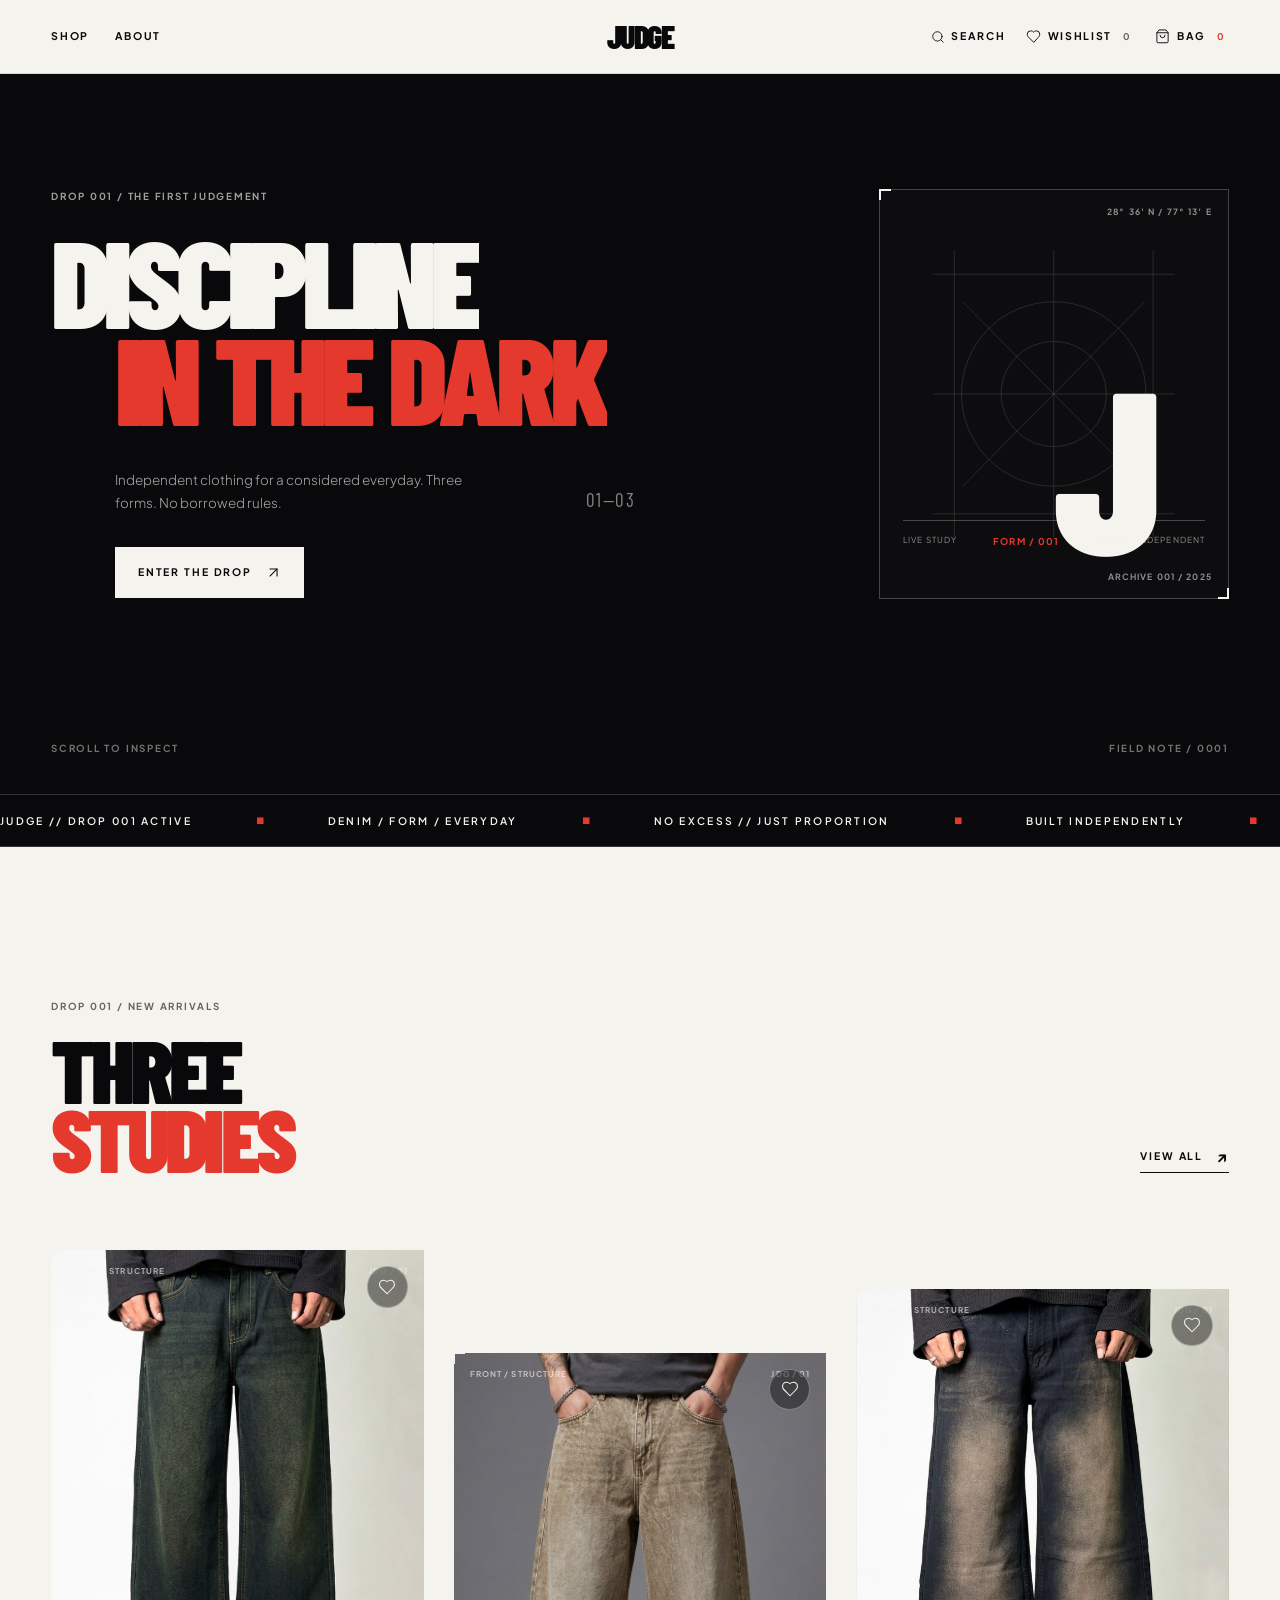
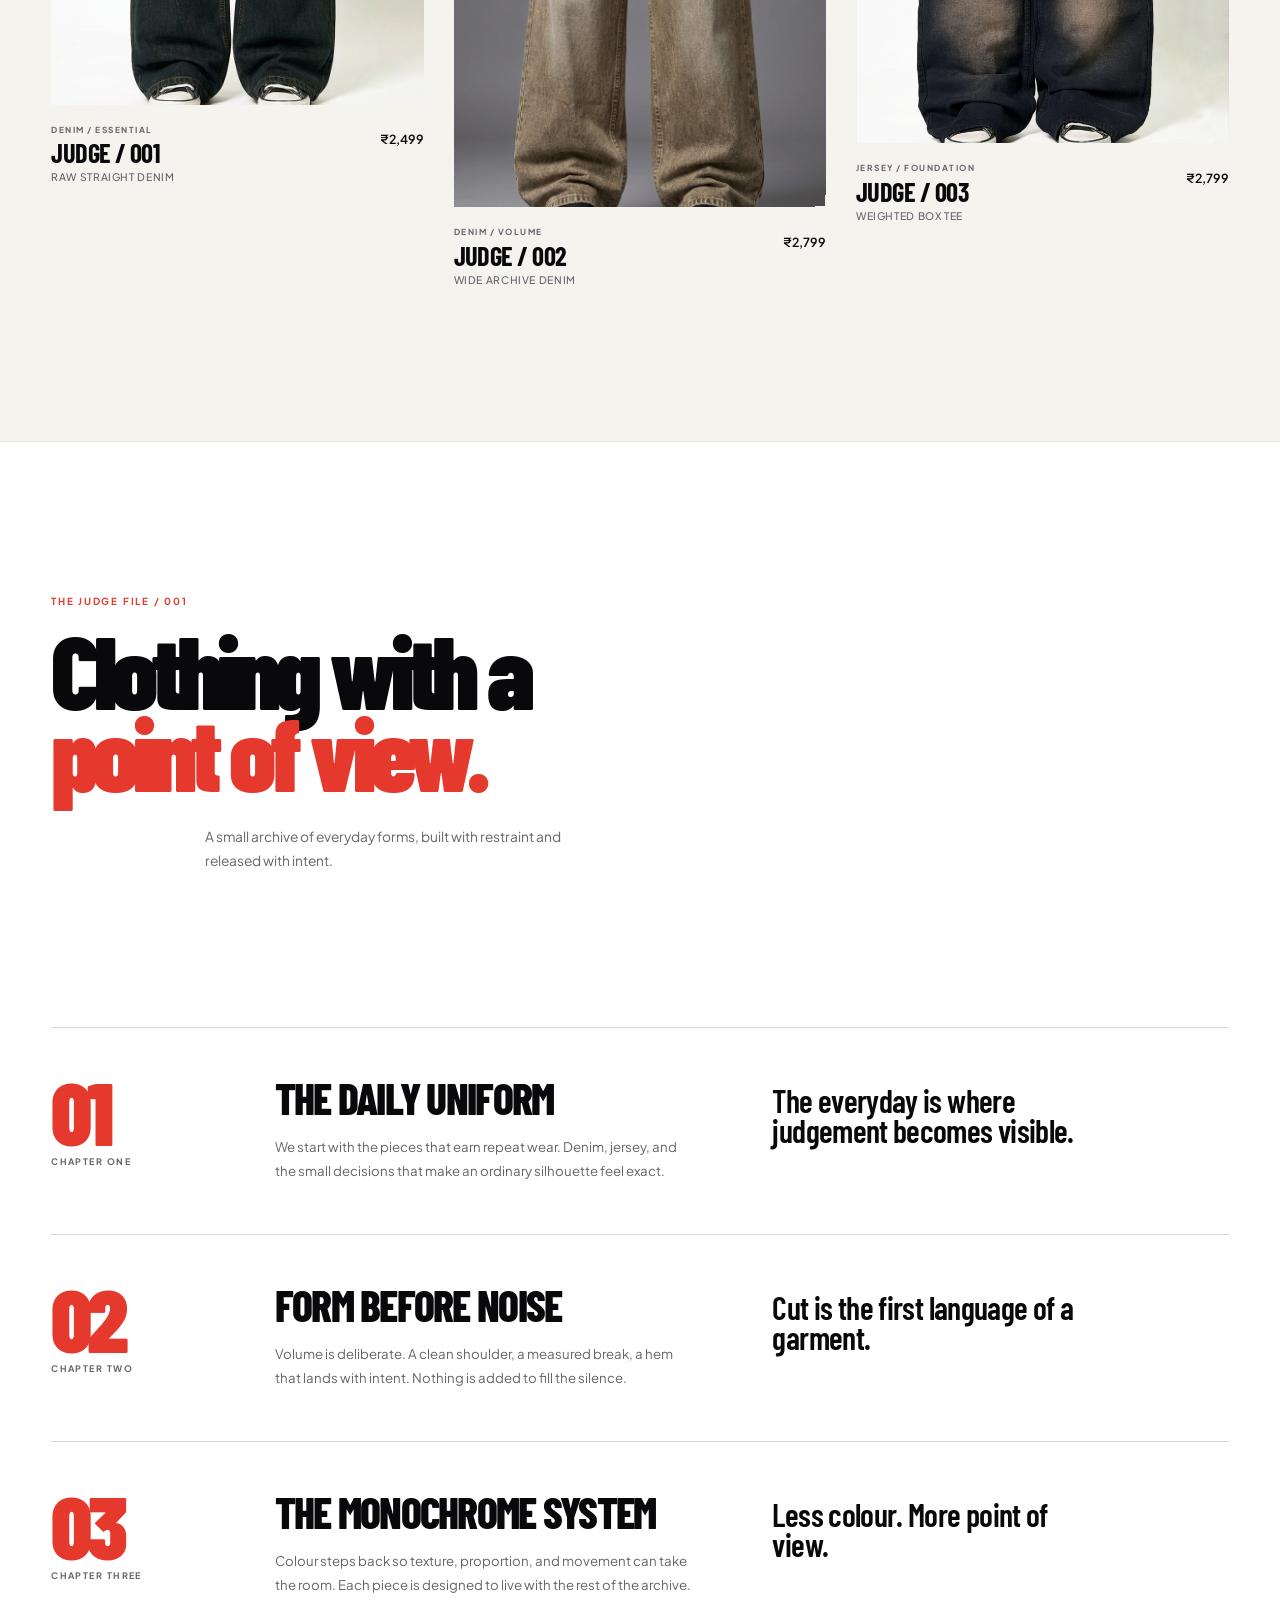
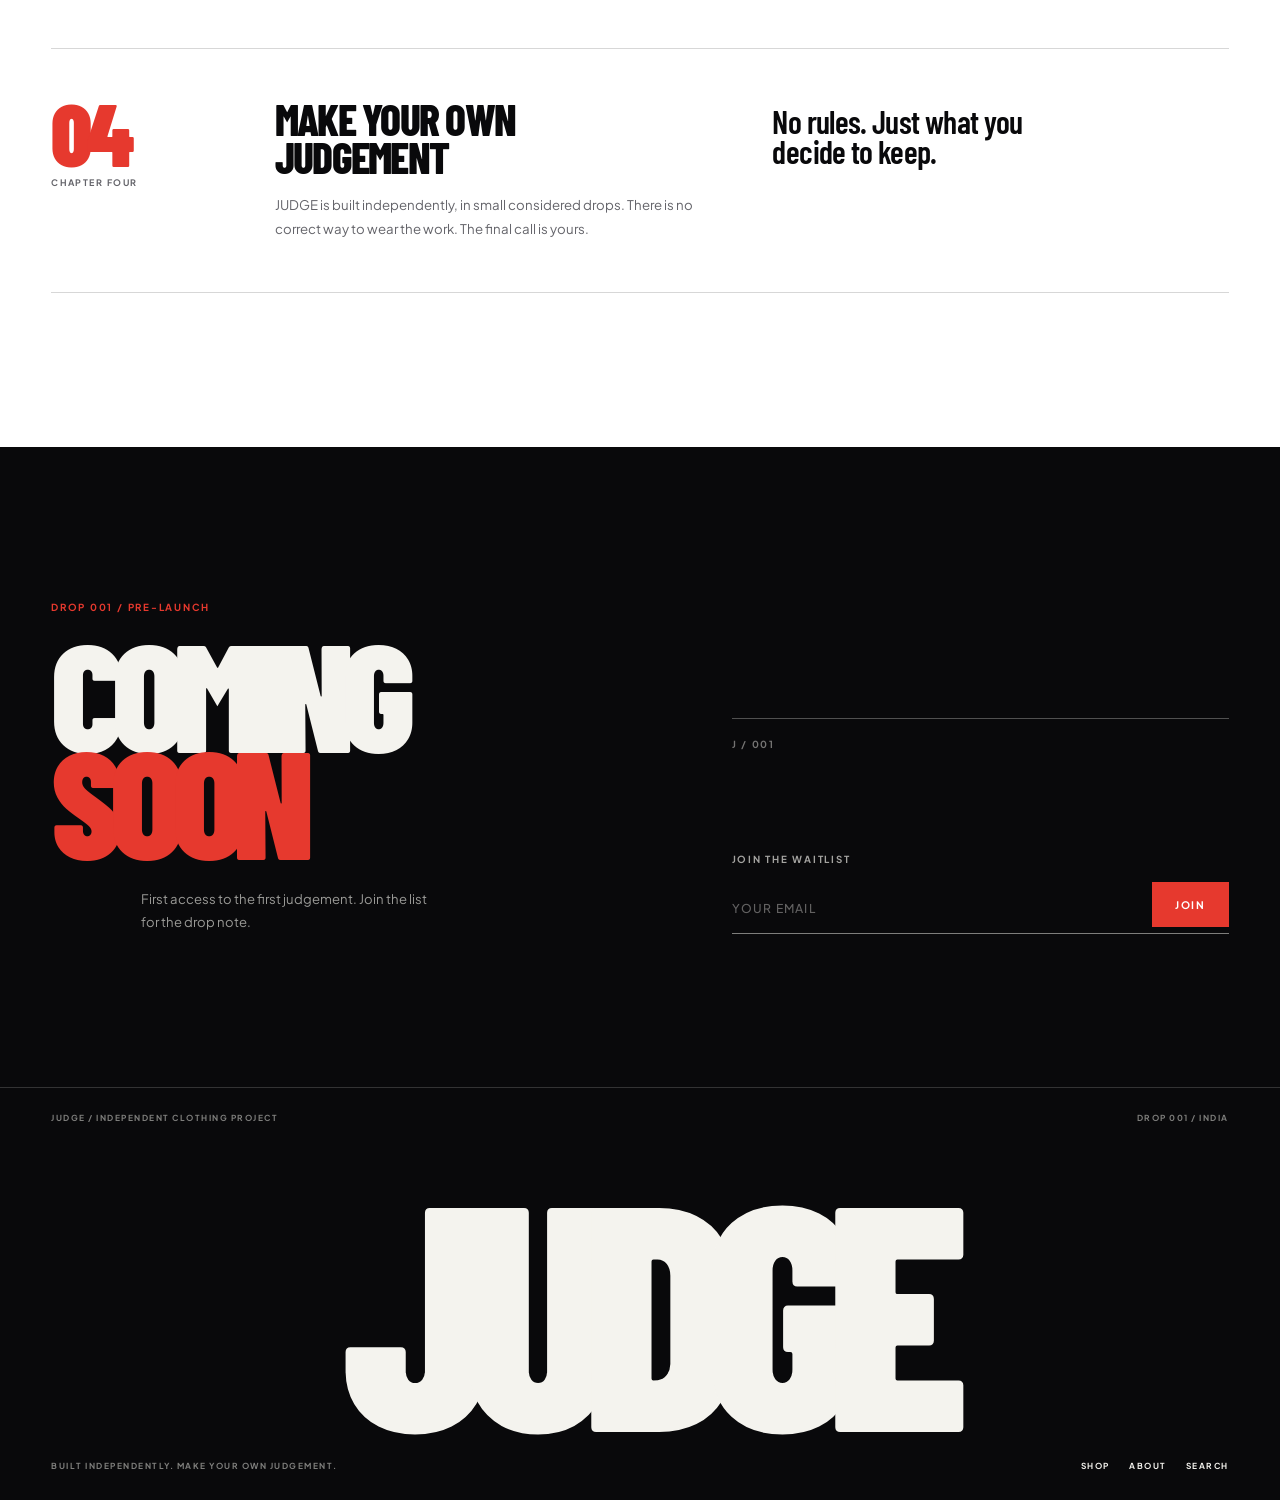
==== commit 02c47386: "Add files via upload" ====
--- a/index.html
+++ b/index.html
@@ -1,3 +1,1258 @@
 <!DOCTYPE html>
-<html xmlns="http://www.w3.org/1999/xhtml" lang="en"><head><meta charset="utf-8" /><meta name="viewport" content="width=device-width,initial-scale=1" /><meta name="theme-color" content="#f4f3ee" /><meta name="description" content="JUDGE — independent clothing for a considered everyday." /><link rel="preconnect" href="fonts.googleapis.com/" /><link rel="preconnect" href="fonts.gstatic.com/" crossorigin="" /><title>JUDGE — Drop 001</title><script defer="defer" src="static/js/main.baeb19a1.js"></script><link href="static/css/main.dba32cb8.css" rel="stylesheet" /><style type="text/css">[data-sonner-toaster][dir=ltr],html[dir=ltr]{--toast-icon-margin-start:-3px;--toast-icon-margin-end:4px;--toast-svg-margin-start:-1px;--toast-svg-margin-end:0px;--toast-button-margin-start:auto;--toast-button-margin-end:0;--toast-close-button-start:0;--toast-close-button-end:unset;--toast-close-button-transform:translate(-35%, -35%)}[data-sonner-toaster][dir=rtl],html[dir=rtl]{--toast-icon-margin-start:4px;--toast-icon-margin-end:-3px;--toast-svg-margin-start:0px;--toast-svg-margin-end:-1px;--toast-button-margin-start:0;--toast-button-margin-end:auto;--toast-close-button-start:unset;--toast-close-button-end:0;--toast-close-button-transform:translate(35%, -35%)}[data-sonner-toaster]{position:fixed;width:var(--width);font-family:ui-sans-serif,system-ui,-apple-system,BlinkMacSystemFont,Segoe UI,Roboto,Helvetica Neue,Arial,Noto Sans,sans-serif,Apple Color Emoji,Segoe UI Emoji,Segoe UI Symbol,Noto Color Emoji;--gray1:hsl(0, 0%, 99%);--gray2:hsl(0, 0%, 97.3%);--gray3:hsl(0, 0%, 95.1%);--gray4:hsl(0, 0%, 93%);--gray5:hsl(0, 0%, 90.9%);--gray6:hsl(0, 0%, 88.7%);--gray7:hsl(0, 0%, 85.8%);--gray8:hsl(0, 0%, 78%);--gray9:hsl(0, 0%, 56.1%);--gray10:hsl(0, 0%, 52.3%);--gray11:hsl(0, 0%, 43.5%);--gray12:hsl(0, 0%, 9%);--border-radius:8px;box-sizing:border-box;padding:0;margin:0;list-style:none;outline:0;z-index:999999999;transition:transform .4s ease}[data-sonner-toaster][data-lifted=true]{transform:translateY(-8px)}@media (hover:none) and (pointer:coarse){[data-sonner-toaster][data-lifted=true]{transform:none}}[data-sonner-toaster][data-x-position=right]{right:var(--offset-right)}[data-sonner-toaster][data-x-position=left]{left:var(--offset-left)}[data-sonner-toaster][data-x-position=center]{left:50%;transform:translateX(-50%)}[data-sonner-toaster][data-y-position=top]{top:var(--offset-top)}[data-sonner-toaster][data-y-position=bottom]{bottom:var(--offset-bottom)}[data-sonner-toast]{--y:translateY(100%);--lift-amount:calc(var(--lift) * var(--gap));z-index:var(--z-index);position:absolute;opacity:0;transform:var(--y);touch-action:none;transition:transform .4s,opacity .4s,height .4s,box-shadow .2s;box-sizing:border-box;outline:0;overflow-wrap:anywhere}[data-sonner-toast][data-styled=true]{padding:16px;background:var(--normal-bg);border:1px solid var(--normal-border);color:var(--normal-text);border-radius:var(--border-radius);box-shadow:0 4px 12px rgba(0,0,0,.1);width:var(--width);font-size:13px;display:flex;align-items:center;gap:6px}[data-sonner-toast]:focus-visible{box-shadow:0 4px 12px rgba(0,0,0,.1),0 0 0 2px rgba(0,0,0,.2)}[data-sonner-toast][data-y-position=top]{top:0;--y:translateY(-100%);--lift:1;--lift-amount:calc(1 * var(--gap))}[data-sonner-toast][data-y-position=bottom]{bottom:0;--y:translateY(100%);--lift:-1;--lift-amount:calc(var(--lift) * var(--gap))}[data-sonner-toast][data-styled=true] [data-description]{font-weight:400;line-height:1.4;color:#3f3f3f}[data-rich-colors=true][data-sonner-toast][data-styled=true] [data-description]{color:inherit}[data-sonner-toaster][data-sonner-theme=dark] [data-description]{color:#e8e8e8}[data-sonner-toast][data-styled=true] [data-title]{font-weight:500;line-height:1.5;color:inherit}[data-sonner-toast][data-styled=true] [data-icon]{display:flex;height:16px;width:16px;position:relative;justify-content:flex-start;align-items:center;flex-shrink:0;margin-left:var(--toast-icon-margin-start);margin-right:var(--toast-icon-margin-end)}[data-sonner-toast][data-promise=true] [data-icon]&gt;svg{opacity:0;transform:scale(.8);transform-origin:center;animation:sonner-fade-in .3s ease forwards}[data-sonner-toast][data-styled=true] [data-icon]&gt;*{flex-shrink:0}[data-sonner-toast][data-styled=true] [data-icon] svg{margin-left:var(--toast-svg-margin-start);margin-right:var(--toast-svg-margin-end)}[data-sonner-toast][data-styled=true] [data-content]{display:flex;flex-direction:column;gap:2px}[data-sonner-toast][data-styled=true] [data-button]{border-radius:4px;padding-left:8px;padding-right:8px;height:24px;font-size:12px;color:var(--normal-bg);background:var(--normal-text);margin-left:var(--toast-button-margin-start);margin-right:var(--toast-button-margin-end);border:none;font-weight:500;cursor:pointer;outline:0;display:flex;align-items:center;flex-shrink:0;transition:opacity .4s,box-shadow .2s}[data-sonner-toast][data-styled=true] [data-button]:focus-visible{box-shadow:0 0 0 2px rgba(0,0,0,.4)}[data-sonner-toast][data-styled=true] [data-button]:first-of-type{margin-left:var(--toast-button-margin-start);margin-right:var(--toast-button-margin-end)}[data-sonner-toast][data-styled=true] [data-cancel]{color:var(--normal-text);background:rgba(0,0,0,.08)}[data-sonner-toaster][data-sonner-theme=dark] [data-sonner-toast][data-styled=true] [data-cancel]{background:rgba(255,255,255,.3)}[data-sonner-toast][data-styled=true] [data-close-button]{position:absolute;left:var(--toast-close-button-start);right:var(--toast-close-button-end);top:0;height:20px;width:20px;display:flex;justify-content:center;align-items:center;padding:0;color:var(--gray12);background:var(--normal-bg);border:1px solid var(--gray4);transform:var(--toast-close-button-transform);border-radius:50%;cursor:pointer;z-index:1;transition:opacity .1s,background .2s,border-color .2s}[data-sonner-toast][data-styled=true] [data-close-button]:focus-visible{box-shadow:0 4px 12px rgba(0,0,0,.1),0 0 0 2px rgba(0,0,0,.2)}[data-sonner-toast][data-styled=true] [data-disabled=true]{cursor:not-allowed}[data-sonner-toast][data-styled=true]:hover [data-close-button]:hover{background:var(--gray2);border-color:var(--gray5)}[data-sonner-toast][data-swiping=true]::before{content:'';position:absolute;left:-100%;right:-100%;height:100%;z-index:-1}[data-sonner-toast][data-y-position=top][data-swiping=true]::before{bottom:50%;transform:scaleY(3) translateY(50%)}[data-sonner-toast][data-y-position=bottom][data-swiping=true]::before{top:50%;transform:scaleY(3) translateY(-50%)}[data-sonner-toast][data-swiping=false][data-removed=true]::before{content:'';position:absolute;inset:0;transform:scaleY(2)}[data-sonner-toast][data-expanded=true]::after{content:'';position:absolute;left:0;height:calc(var(--gap) + 1px);bottom:100%;width:100%}[data-sonner-toast][data-mounted=true]{--y:translateY(0);opacity:1}[data-sonner-toast][data-expanded=false][data-front=false]{--scale:var(--toasts-before) * 0.05 + 1;--y:translateY(calc(var(--lift-amount) * var(--toasts-before))) scale(calc(-1 * var(--scale)));height:var(--front-toast-height)}[data-sonner-toast]&gt;*{transition:opacity .4s}[data-sonner-toast][data-x-position=right]{right:0}[data-sonner-toast][data-x-position=left]{left:0}[data-sonner-toast][data-expanded=false][data-front=false][data-styled=true]&gt;*{opacity:0}[data-sonner-toast][data-visible=false]{opacity:0;pointer-events:none}[data-sonner-toast][data-mounted=true][data-expanded=true]{--y:translateY(calc(var(--lift) * var(--offset)));height:var(--initial-height)}[data-sonner-toast][data-removed=true][data-front=true][data-swipe-out=false]{--y:translateY(calc(var(--lift) * -100%));opacity:0}[data-sonner-toast][data-removed=true][data-front=false][data-swipe-out=false][data-expanded=true]{--y:translateY(calc(var(--lift) * var(--offset) + var(--lift) * -100%));opacity:0}[data-sonner-toast][data-removed=true][data-front=false][data-swipe-out=false][data-expanded=false]{--y:translateY(40%);opacity:0;transition:transform .5s,opacity .2s}[data-sonner-toast][data-removed=true][data-front=false]::before{height:calc(var(--initial-height) + 20%)}[data-sonner-toast][data-swiping=true]{transform:var(--y) translateY(var(--swipe-amount-y,0)) translateX(var(--swipe-amount-x,0));transition:none}[data-sonner-toast][data-swiped=true]{user-select:none}[data-sonner-toast][data-swipe-out=true][data-y-position=bottom],[data-sonner-toast][data-swipe-out=true][data-y-position=top]{animation-duration:.2s;animation-timing-function:ease-out;animation-fill-mode:forwards}[data-sonner-toast][data-swipe-out=true][data-swipe-direction=left]{animation-name:swipe-out-left}[data-sonner-toast][data-swipe-out=true][data-swipe-direction=right]{animation-name:swipe-out-right}[data-sonner-toast][data-swipe-out=true][data-swipe-direction=up]{animation-name:swipe-out-up}[data-sonner-toast][data-swipe-out=true][data-swipe-direction=down]{animation-name:swipe-out-down}@keyframes swipe-out-left{from{transform:var(--y) translateX(var(--swipe-amount-x));opacity:1}to{transform:var(--y) translateX(calc(var(--swipe-amount-x) - 100%));opacity:0}}@keyframes swipe-out-right{from{transform:var(--y) translateX(var(--swipe-amount-x));opacity:1}to{transform:var(--y) translateX(calc(var(--swipe-amount-x) + 100%));opacity:0}}@keyframes swipe-out-up{from{transform:var(--y) translateY(var(--swipe-amount-y));opacity:1}to{transform:var(--y) translateY(calc(var(--swipe-amount-y) - 100%));opacity:0}}@keyframes swipe-out-down{from{transform:var(--y) translateY(var(--swipe-amount-y));opacity:1}to{transform:var(--y) translateY(calc(var(--swipe-amount-y) + 100%));opacity:0}}@media (max-width:600px){[data-sonner-toaster]{position:fixed;right:var(--mobile-offset-right);left:var(--mobile-offset-left);width:100%}[data-sonner-toaster][dir=rtl]{left:calc(var(--mobile-offset-left) * -1)}[data-sonner-toaster] [data-sonner-toast]{left:0;right:0;width:calc(100% - var(--mobile-offset-left) * 2)}[data-sonner-toaster][data-x-position=left]{left:var(--mobile-offset-left)}[data-sonner-toaster][data-y-position=bottom]{bottom:var(--mobile-offset-bottom)}[data-sonner-toaster][data-y-position=top]{top:var(--mobile-offset-top)}[data-sonner-toaster][data-x-position=center]{left:var(--mobile-offset-left);right:var(--mobile-offset-right);transform:none}}[data-sonner-toaster][data-sonner-theme=light]{--normal-bg:#fff;--normal-border:var(--gray4);--normal-text:var(--gray12);--success-bg:hsl(143, 85%, 96%);--success-border:hsl(145, 92%, 87%);--success-text:hsl(140, 100%, 27%);--info-bg:hsl(208, 100%, 97%);--info-border:hsl(221, 91%, 93%);--info-text:hsl(210, 92%, 45%);--warning-bg:hsl(49, 100%, 97%);--warning-border:hsl(49, 91%, 84%);--warning-text:hsl(31, 92%, 45%);--error-bg:hsl(359, 100%, 97%);--error-border:hsl(359, 100%, 94%);--error-text:hsl(360, 100%, 45%)}[data-sonner-toaster][data-sonner-theme=light] [data-sonner-toast][data-invert=true]{--normal-bg:#000;--normal-border:hsl(0, 0%, 20%);--normal-text:var(--gray1)}[data-sonner-toaster][data-sonner-theme=dark] [data-sonner-toast][data-invert=true]{--normal-bg:#fff;--normal-border:var(--gray3);--normal-text:var(--gray12)}[data-sonner-toaster][data-sonner-theme=dark]{--normal-bg:#000;--normal-bg-hover:hsl(0, 0%, 12%);--normal-border:hsl(0, 0%, 20%);--normal-border-hover:hsl(0, 0%, 25%);--normal-text:var(--gray1);--success-bg:hsl(150, 100%, 6%);--success-border:hsl(147, 100%, 12%);--success-text:hsl(150, 86%, 65%);--info-bg:hsl(215, 100%, 6%);--info-border:hsl(223, 43%, 17%);--info-text:hsl(216, 87%, 65%);--warning-bg:hsl(64, 100%, 6%);--warning-border:hsl(60, 100%, 9%);--warning-text:hsl(46, 87%, 65%);--error-bg:hsl(358, 76%, 10%);--error-border:hsl(357, 89%, 16%);--error-text:hsl(358, 100%, 81%)}[data-sonner-toaster][data-sonner-theme=dark] [data-sonner-toast] [data-close-button]{background:var(--normal-bg);border-color:var(--normal-border);color:var(--normal-text)}[data-sonner-toaster][data-sonner-theme=dark] [data-sonner-toast] [data-close-button]:hover{background:var(--normal-bg-hover);border-color:var(--normal-border-hover)}[data-rich-colors=true][data-sonner-toast][data-type=success]{background:var(--success-bg);border-color:var(--success-border);color:var(--success-text)}[data-rich-colors=true][data-sonner-toast][data-type=success] [data-close-button]{background:var(--success-bg);border-color:var(--success-border);color:var(--success-text)}[data-rich-colors=true][data-sonner-toast][data-type=info]{background:var(--info-bg);border-color:var(--info-border);color:var(--info-text)}[data-rich-colors=true][data-sonner-toast][data-type=info] [data-close-button]{background:var(--info-bg);border-color:var(--info-border);color:var(--info-text)}[data-rich-colors=true][data-sonner-toast][data-type=warning]{background:var(--warning-bg);border-color:var(--warning-border);color:var(--warning-text)}[data-rich-colors=true][data-sonner-toast][data-type=warning] [data-close-button]{background:var(--warning-bg);border-color:var(--warning-border);color:var(--warning-text)}[data-rich-colors=true][data-sonner-toast][data-type=error]{background:var(--error-bg);border-color:var(--error-border);color:var(--error-text)}[data-rich-colors=true][data-sonner-toast][data-type=error] [data-close-button]{background:var(--error-bg);border-color:var(--error-border);color:var(--error-text)}.sonner-loading-wrapper{--size:16px;height:var(--size);width:var(--size);position:absolute;inset:0;z-index:10}.sonner-loading-wrapper[data-visible=false]{transform-origin:center;animation:sonner-fade-out .2s ease forwards}.sonner-spinner{position:relative;top:50%;left:50%;height:var(--size);width:var(--size)}.sonner-loading-bar{animation:sonner-spin 1.2s linear infinite;background:var(--gray11);border-radius:6px;height:8%;left:-10%;position:absolute;top:-3.9%;width:24%}.sonner-loading-bar:first-child{animation-delay:-1.2s;transform:rotate(.0001deg) translate(146%)}.sonner-loading-bar:nth-child(2){animation-delay:-1.1s;transform:rotate(30deg) translate(146%)}.sonner-loading-bar:nth-child(3){animation-delay:-1s;transform:rotate(60deg) translate(146%)}.sonner-loading-bar:nth-child(4){animation-delay:-.9s;transform:rotate(90deg) translate(146%)}.sonner-loading-bar:nth-child(5){animation-delay:-.8s;transform:rotate(120deg) translate(146%)}.sonner-loading-bar:nth-child(6){animation-delay:-.7s;transform:rotate(150deg) translate(146%)}.sonner-loading-bar:nth-child(7){animation-delay:-.6s;transform:rotate(180deg) translate(146%)}.sonner-loading-bar:nth-child(8){animation-delay:-.5s;transform:rotate(210deg) translate(146%)}.sonner-loading-bar:nth-child(9){animation-delay:-.4s;transform:rotate(240deg) translate(146%)}.sonner-loading-bar:nth-child(10){animation-delay:-.3s;transform:rotate(270deg) translate(146%)}.sonner-loading-bar:nth-child(11){animation-delay:-.2s;transform:rotate(300deg) translate(146%)}.sonner-loading-bar:nth-child(12){animation-delay:-.1s;transform:rotate(330deg) translate(146%)}@keyframes sonner-fade-in{0%{opacity:0;transform:scale(.8)}100%{opacity:1;transform:scale(1)}}@keyframes sonner-fade-out{0%{opacity:1;transform:scale(1)}100%{opacity:0;transform:scale(.8)}}@keyframes sonner-spin{0%{opacity:1}100%{opacity:.15}}@media (prefers-reduced-motion){.sonner-loading-bar,[data-sonner-toast],[data-sonner-toast]&gt;*{transition:none!important;animation:none!important}}.sonner-loader{position:absolute;top:50%;left:50%;transform:translate(-50%,-50%);transform-origin:center;transition:opacity .2s,transform .2s}.sonner-loader[data-visible=false]{opacity:0;transform:scale(.8) translate(-50%,-50%)}</style></head><body><noscript>JUDGE needs JavaScript to open the archive.</noscript><div id="root"><header class="site-header is-scrolled"><div class="site-header-inner"><nav class="header-nav header-nav-left" aria-label="Primary"><a class="header-link" data-testid="shop-nav-link" href="/shop" data-discover="true">SHOP</a><a class="header-link header-about-link" data-testid="about-nav-link" href="/about" data-discover="true">ABOUT</a></nav><a class="brand-lockup" data-testid="judge-logo-link" aria-label="JUDGE home" href="/" data-discover="true">JUDGE</a><nav class="header-nav header-nav-right" aria-label="Utility"><a class="header-link search-link" data-testid="search-nav-link" href="/search" data-discover="true"><svg xmlns="http://www.w3.org/2000/svg" width="14" height="14" viewBox="0 0 24 24" fill="none" stroke="currentColor" stroke-width="1.5" stroke-linecap="round" stroke-linejoin="round" class="lucide lucide-search" aria-hidden="true"><path d="m21 21-4.34-4.34"/><circle cx="11" cy="11" r="8"/></svg><span>SEARCH</span></a><a class="header-wishlist-link" data-testid="wishlist-nav-link" aria-label="Wishlist, 0 items" href="/shop?filter=wishlist" data-discover="true"><svg xmlns="http://www.w3.org/2000/svg" width="15" height="15" viewBox="0 0 24 24" fill="none" stroke="currentColor" stroke-width="1.5" stroke-linecap="round" stroke-linejoin="round" class="lucide lucide-heart" aria-hidden="true"><path d="M19 14c1.49-1.46 3-3.21 3-5.5A5.5 5.5 0 0 0 16.5 3c-1.76 0-3 .5-4.5 2-1.5-1.5-2.74-2-4.5-2A5.5 5.5 0 0 0 2 8.5c0 2.3 1.5 4.05 3 5.5l7 7Z"/></svg><span class="wishlist-label">WISHLIST</span><span class="header-count" data-testid="wishlist-count">0</span></a><button class="header-bag-button" type="button" data-testid="bag-nav-button" aria-label="Bag, 0 items"><svg xmlns="http://www.w3.org/2000/svg" width="15" height="15" viewBox="0 0 24 24" fill="none" stroke="currentColor" stroke-width="1.5" stroke-linecap="round" stroke-linejoin="round" class="lucide lucide-shopping-bag" aria-hidden="true"><path d="M6 2 3 6v14a2 2 0 0 0 2 2h14a2 2 0 0 0 2-2V6l-3-4Z"/><path d="M3 6h18"/><path d="M16 10a4 4 0 0 1-8 0"/></svg><span>BAG</span><span class="header-count header-count-accent" data-testid="bag-item-count">0</span></button></nav></div></header><main class="app-main"><div class="home-page"><section class="hero-section" data-testid="hero-section"><div class="hero-grid"><div class="hero-copy"><p class="eyebrow hero-eyebrow">DROP 001 / THE FIRST JUDGEMENT</p><h1 class="hero-title" data-testid="hero-headline"><span class="hero-line"><span>DISCIPLINE</span></span><span class="hero-line hero-line-offset"><span>IN THE DARK</span></span></h1><div class="hero-intro-row"><p class="hero-description">Independent clothing for a considered everyday. Three forms. No borrowed rules.</p><span class="hero-index">01—03</span></div><a class="button button-primary hero-button" data-testid="hero-shop-button" href="/shop" data-discover="true">ENTER THE DROP <svg xmlns="http://www.w3.org/2000/svg" width="17" height="17" viewBox="0 0 24 24" fill="none" stroke="currentColor" stroke-width="1.5" stroke-linecap="round" stroke-linejoin="round" class="lucide lucide-arrow-up-right" aria-hidden="true"><path d="M7 7h10v10"/><path d="M7 17 17 7"/></svg></a></div><div class="hero-visual" aria-label="JUDGE kinetic coordinate panel"><svg xmlns="http://www.w3.org/2000/svg" class="hero-blueprint" viewBox="0 0 500 560" aria-hidden="true"><path d="M48 80 H452 M48 280 H452 M48 480 H452 M84 40 V520 M250 40 V520 M416 40 V520"/><circle cx="250" cy="280" r="154"/><circle cx="250" cy="280" r="88"/><path d="M98 434 L402 126 M98 126 L402 434"/></svg><div class="hero-coordinate hero-coordinate-top">28° 36′ N / 77° 13′ E</div><div class="hero-visual-mark" style="transform: translate(0px, 0px);">J</div><div class="hero-visual-terminal"><span>LIVE STUDY</span><strong>FORM / 001</strong><span>STATUS: INDEPENDENT</span></div><div class="hero-coordinate hero-coordinate-bottom">ARCHIVE 001 / 2025</div></div></div><div class="hero-footnote"><span>SCROLL TO INSPECT</span><span>FIELD NOTE / 0001</span></div></section><section class="marquee-band" aria-label="JUDGE editorial statement"><div class="marquee-viewport"><div class="marquee-track"><span class="marquee-item">JUDGE // DROP 001 ACTIVE</span><span class="marquee-divider" aria-hidden="true">■</span><span class="marquee-item">DENIM / FORM / EVERYDAY</span><span class="marquee-divider" aria-hidden="true">■</span><span class="marquee-item">NO EXCESS // JUST PROPORTION</span><span class="marquee-divider" aria-hidden="true">■</span><span class="marquee-item">BUILT INDEPENDENTLY</span><span class="marquee-divider" aria-hidden="true">■</span><span class="marquee-item">DROP 001 / THREE STUDIES</span><span class="marquee-divider" aria-hidden="true">■</span><span class="marquee-item">MAKE YOUR OWN JUDGEMENT</span><span class="marquee-divider" aria-hidden="true">■</span><span class="marquee-item">JUDGE // DROP 001 ACTIVE</span><span class="marquee-divider" aria-hidden="true">■</span><span class="marquee-item">DENIM / FORM / EVERYDAY</span><span class="marquee-divider" aria-hidden="true">■</span><span class="marquee-item">NO EXCESS // JUST PROPORTION</span><span class="marquee-divider" aria-hidden="true">■</span><span class="marquee-item">BUILT INDEPENDENTLY</span><span class="marquee-divider" aria-hidden="true">■</span><span class="marquee-item">DROP 001 / THREE STUDIES</span><span class="marquee-divider" aria-hidden="true">■</span><span class="marquee-item">MAKE YOUR OWN JUDGEMENT</span><span class="marquee-divider" aria-hidden="true">■</span></div></div></section><section class="product-section" id="shop-grid"><div class="section-shell"><div class="section-heading-row"><div><p class="eyebrow">DROP 001 / NEW ARRIVALS</p><h2 class="section-heading">THREE<br /><span>STUDIES</span></h2></div><a class="text-link" data-testid="view-all-link" href="/shop" data-discover="true">VIEW ALL <span>↗</span></a></div><div class="product-grid" data-testid="product-grid"><article class="product-card reveal is-visible product-card-1" data-testid="product-card-judge-001" role="link" tabindex="0" aria-label="Open JUDGE / 001"><div class="product-card-visual"><div class="schematic-panel schematic-denim " data-testid="schematic-panel-judge-001-front" aria-label="JUDGE / 001 FRONT / STRUCTURE"><div class="schematic-topline"><span>FRONT / STRUCTURE</span><span>JDG / 01</span></div><svg xmlns="http://www.w3.org/2000/svg" viewBox="0 0 600 700" role="img" aria-label="JUDGE / 001 structural garment panel"><title>JUDGE / 001 front structural panel</title><g class="schematic-grid" stroke="#2E2E33" stroke-width="1"><path d="M72 0 V700 M156 0 V700 M240 0 V700 M324 0 V700 M408 0 V700 M492 0 V700 M576 0 V700"/><path d="M0 82 H600 M0 166 H600 M0 250 H600 M0 334 H600 M0 418 H600 M0 502 H600 M0 586 H600"/></g><path d="M48 618 H552" stroke="#2E2E33" stroke-width="2"/><path d="M79 605 V631 M521 605 V631" stroke="#F4F3EE" stroke-width="2"/><g class="schematic-garment" opacity="1"><path d="M225 170 L274 128 L326 128 L375 170 L467 241 L422 305 L382 273 L382 598 L218 598 L218 273 L178 305 L133 241 Z" fill="#09090B" stroke="#F4F3EE" stroke-width="3"/><path d="M274 129 Q300 188 326 129" fill="none" stroke="#F4F3EE" stroke-width="3"/><path d="M218 273 L259 302 L259 598 M382 273 L341 302 L341 598" fill="none" stroke="#F4F3EE" stroke-width="2"/><path d="M255 352 L345 352 L345 438 L255 438 Z" fill="#1C1C1F" stroke="#F4F3EE" stroke-width="2"/><path d="M277 352 L277 438 M323 352 L323 438" stroke="#F4F3EE" stroke-width="2"/><circle cx="300" cy="396" r="5" fill="#E6392E"/></g><text x="48" y="663" fill="#A8A8AE" font-size="12" letter-spacing="3" font-family="Plus Jakarta Sans">DROP 001 — 001</text><text x="552" y="663" text-anchor="end" fill="#A8A8AE" font-size="12" letter-spacing="3" font-family="Plus Jakarta Sans">S / M / L / XL</text></svg><div class="schematic-corner schematic-corner-tl"></div><div class="schematic-corner schematic-corner-br"></div></div><button type="button" class="wishlist-button " data-testid="wishlist-button-judge-001" aria-label="Add JUDGE / 001 to wishlist" aria-pressed="false"><svg xmlns="http://www.w3.org/2000/svg" width="18" height="18" viewBox="0 0 24 24" fill="none" stroke="currentColor" stroke-width="1.4" stroke-linecap="round" stroke-linejoin="round" class="lucide lucide-heart" aria-hidden="true"><path d="M19 14c1.49-1.46 3-3.21 3-5.5A5.5 5.5 0 0 0 16.5 3c-1.76 0-3 .5-4.5 2-1.5-1.5-2.74-2-4.5-2A5.5 5.5 0 0 0 2 8.5c0 2.3 1.5 4.05 3 5.5l7 7Z"/></svg></button><span class="card-inspect"><span>INSPECT</span><svg xmlns="http://www.w3.org/2000/svg" width="15" height="15" viewBox="0 0 24 24" fill="none" stroke="currentColor" stroke-width="1.4" stroke-linecap="round" stroke-linejoin="round" class="lucide lucide-arrow-up-right" aria-hidden="true"><path d="M7 7h10v10"/><path d="M7 17 17 7"/></svg></span></div><div class="product-card-meta"><div><p class="product-card-code">DENIM / ESSENTIAL</p><h3 data-testid="product-name-judge-001">JUDGE / 001</h3><p class="product-card-title">RAW STRAIGHT DENIM</p></div><p class="product-card-price" data-testid="product-price-judge-001">₹2,499</p></div></article><article class="product-card reveal is-visible product-card-2" data-testid="product-card-judge-002" role="link" tabindex="0" aria-label="Open JUDGE / 002"><div class="product-card-visual"><div class="schematic-panel schematic-trouser " data-testid="schematic-panel-judge-002-front" aria-label="JUDGE / 002 FRONT / STRUCTURE"><div class="schematic-topline"><span>FRONT / STRUCTURE</span><span>JDG / 01</span></div><svg xmlns="http://www.w3.org/2000/svg" viewBox="0 0 600 700" role="img" aria-label="JUDGE / 002 structural garment panel"><title>JUDGE / 002 front structural panel</title><g class="schematic-grid" stroke="#2E2E33" stroke-width="1"><path d="M72 0 V700 M156 0 V700 M240 0 V700 M324 0 V700 M408 0 V700 M492 0 V700 M576 0 V700"/><path d="M0 82 H600 M0 166 H600 M0 250 H600 M0 334 H600 M0 418 H600 M0 502 H600 M0 586 H600"/></g><path d="M48 618 H552" stroke="#2E2E33" stroke-width="2"/><path d="M79 605 V631 M521 605 V631" stroke="#F4F3EE" stroke-width="2"/><g class="schematic-garment" opacity="1"><path d="M196 156 L401 156 L382 310 L352 617 L305 617 L289 376 L269 617 L220 617 L213 312 Z" fill="#09090B" stroke="#F4F3EE" stroke-width="3"/><path d="M198 162 L399 162 L389 235 L208 235 Z" fill="#1C1C1F" stroke="#F4F3EE" stroke-width="2"/><path d="M289 168 L289 375" stroke="#F4F3EE" stroke-width="2"/><path d="M224 248 L262 279 L245 309 L213 292 M354 248 L317 279 L335 309 L383 291" fill="none" stroke="#F4F3EE" stroke-width="2"/><path d="M226 405 L272 405 M307 405 L351 405" stroke="#F4F3EE" stroke-width="2"/><circle cx="289" cy="198" r="5" fill="#E6392E"/></g><text x="48" y="663" fill="#A8A8AE" font-size="12" letter-spacing="3" font-family="Plus Jakarta Sans">DROP 001 — 002</text><text x="552" y="663" text-anchor="end" fill="#A8A8AE" font-size="12" letter-spacing="3" font-family="Plus Jakarta Sans">S / M / L / XL</text></svg><div class="schematic-corner schematic-corner-tl"></div><div class="schematic-corner schematic-corner-br"></div></div><button type="button" class="wishlist-button " data-testid="wishlist-button-judge-002" aria-label="Add JUDGE / 002 to wishlist" aria-pressed="false"><svg xmlns="http://www.w3.org/2000/svg" width="18" height="18" viewBox="0 0 24 24" fill="none" stroke="currentColor" stroke-width="1.4" stroke-linecap="round" stroke-linejoin="round" class="lucide lucide-heart" aria-hidden="true"><path d="M19 14c1.49-1.46 3-3.21 3-5.5A5.5 5.5 0 0 0 16.5 3c-1.76 0-3 .5-4.5 2-1.5-1.5-2.74-2-4.5-2A5.5 5.5 0 0 0 2 8.5c0 2.3 1.5 4.05 3 5.5l7 7Z"/></svg></button><span class="card-inspect"><span>INSPECT</span><svg xmlns="http://www.w3.org/2000/svg" width="15" height="15" viewBox="0 0 24 24" fill="none" stroke="currentColor" stroke-width="1.4" stroke-linecap="round" stroke-linejoin="round" class="lucide lucide-arrow-up-right" aria-hidden="true"><path d="M7 7h10v10"/><path d="M7 17 17 7"/></svg></span></div><div class="product-card-meta"><div><p class="product-card-code">DENIM / VOLUME</p><h3 data-testid="product-name-judge-002">JUDGE / 002</h3><p class="product-card-title">WIDE ARCHIVE DENIM</p></div><p class="product-card-price" data-testid="product-price-judge-002">₹2,799</p></div></article><article class="product-card reveal is-visible product-card-3" data-testid="product-card-judge-003" role="link" tabindex="0" aria-label="Open JUDGE / 003"><div class="product-card-visual"><div class="schematic-panel schematic-tee " data-testid="schematic-panel-judge-003-front" aria-label="JUDGE / 003 FRONT / STRUCTURE"><div class="schematic-topline"><span>FRONT / STRUCTURE</span><span>JDG / 01</span></div><svg xmlns="http://www.w3.org/2000/svg" viewBox="0 0 600 700" role="img" aria-label="JUDGE / 003 structural garment panel"><title>JUDGE / 003 front structural panel</title><g class="schematic-grid" stroke="#2E2E33" stroke-width="1"><path d="M72 0 V700 M156 0 V700 M240 0 V700 M324 0 V700 M408 0 V700 M492 0 V700 M576 0 V700"/><path d="M0 82 H600 M0 166 H600 M0 250 H600 M0 334 H600 M0 418 H600 M0 502 H600 M0 586 H600"/></g><path d="M48 618 H552" stroke="#2E2E33" stroke-width="2"/><path d="M79 605 V631 M521 605 V631" stroke="#F4F3EE" stroke-width="2"/><g class="schematic-garment" opacity="1"><path d="M206 172 L264 131 L336 131 L394 172 L468 232 L422 294 L373 257 L373 582 L227 582 L227 257 L178 294 L132 232 Z" fill="#09090B" stroke="#F4F3EE" stroke-width="3"/><path d="M264 132 Q300 184 336 132" fill="none" stroke="#F4F3EE" stroke-width="3"/><path d="M227 257 L268 290 L268 582 M373 257 L332 290 L332 582" fill="none" stroke="#F4F3EE" stroke-width="2"/><path d="M181 240 L140 272 M419 240 L460 272" stroke="#F4F3EE" stroke-width="2"/><rect x="277" y="335" width="46" height="71" fill="#1C1C1F" stroke="#F4F3EE" stroke-width="2"/><circle cx="300" cy="365" r="5" fill="#E6392E"/></g><text x="48" y="663" fill="#A8A8AE" font-size="12" letter-spacing="3" font-family="Plus Jakarta Sans">DROP 001 — 003</text><text x="552" y="663" text-anchor="end" fill="#A8A8AE" font-size="12" letter-spacing="3" font-family="Plus Jakarta Sans">S / M / L / XL</text></svg><div class="schematic-corner schematic-corner-tl"></div><div class="schematic-corner schematic-corner-br"></div></div><button type="button" class="wishlist-button " data-testid="wishlist-button-judge-003" aria-label="Add JUDGE / 003 to wishlist" aria-pressed="false"><svg xmlns="http://www.w3.org/2000/svg" width="18" height="18" viewBox="0 0 24 24" fill="none" stroke="currentColor" stroke-width="1.4" stroke-linecap="round" stroke-linejoin="round" class="lucide lucide-heart" aria-hidden="true"><path d="M19 14c1.49-1.46 3-3.21 3-5.5A5.5 5.5 0 0 0 16.5 3c-1.76 0-3 .5-4.5 2-1.5-1.5-2.74-2-4.5-2A5.5 5.5 0 0 0 2 8.5c0 2.3 1.5 4.05 3 5.5l7 7Z"/></svg></button><span class="card-inspect"><span>INSPECT</span><svg xmlns="http://www.w3.org/2000/svg" width="15" height="15" viewBox="0 0 24 24" fill="none" stroke="currentColor" stroke-width="1.4" stroke-linecap="round" stroke-linejoin="round" class="lucide lucide-arrow-up-right" aria-hidden="true"><path d="M7 7h10v10"/><path d="M7 17 17 7"/></svg></span></div><div class="product-card-meta"><div><p class="product-card-code">JERSEY / FOUNDATION</p><h3 data-testid="product-name-judge-003">JUDGE / 003</h3><p class="product-card-title">WEIGHTED BOX TEE</p></div><p class="product-card-price" data-testid="product-price-judge-003">₹2,799</p></div></article></div></div></section><section class="manifesto-section" id="about-judge"><div class="section-shell"><div class="manifesto-intro reveal is-visible"><p class="eyebrow">THE JUDGE FILE / 001</p><h2>Clothing with a<br /><em>point of view.</em></h2><p class="manifesto-lede">A small archive of everyday forms, built with restraint and released with intent.</p></div><div class="manifesto-list"><article class="manifesto-chapter reveal " data-testid="manifesto-chapter-01"><div class="chapter-index"><span>01</span><small>CHAPTER ONE</small></div><div class="chapter-copy"><h3>THE DAILY UNIFORM</h3><p>We start with the pieces that earn repeat wear. Denim, jersey, and the small decisions that make an ordinary silhouette feel exact.</p></div><blockquote style="--chapter-delay: 0ms;">The everyday is where judgement becomes visible.</blockquote></article><article class="manifesto-chapter reveal " data-testid="manifesto-chapter-02"><div class="chapter-index"><span>02</span><small>CHAPTER TWO</small></div><div class="chapter-copy"><h3>FORM BEFORE NOISE</h3><p>Volume is deliberate. A clean shoulder, a measured break, a hem that lands with intent. Nothing is added to fill the silence.</p></div><blockquote style="--chapter-delay: 90ms;">Cut is the first language of a garment.</blockquote></article><article class="manifesto-chapter reveal " data-testid="manifesto-chapter-03"><div class="chapter-index"><span>03</span><small>CHAPTER THREE</small></div><div class="chapter-copy"><h3>THE MONOCHROME SYSTEM</h3><p>Colour steps back so texture, proportion, and movement can take the room. Each piece is designed to live with the rest of the archive.</p></div><blockquote style="--chapter-delay: 180ms;">Less colour. More point of view.</blockquote></article><article class="manifesto-chapter reveal " data-testid="manifesto-chapter-04"><div class="chapter-index"><span>04</span><small>CHAPTER FOUR</small></div><div class="chapter-copy"><h3>MAKE YOUR OWN JUDGEMENT</h3><p>JUDGE is built independently, in small considered drops. There is no correct way to wear the work. The final call is yours.</p></div><blockquote style="--chapter-delay: 270ms;">No rules. Just what you decide to keep.</blockquote></article></div></div></section><section class="waitlist-section" id="waitlist"><div class="section-shell waitlist-grid"><div class="waitlist-statement"><p class="eyebrow">DROP 001 / PRE-LAUNCH</p><h2>COMING<br /><span>SOON</span></h2><p>First access to the first judgement. Join the list for the drop note.</p></div><div class="waitlist-form-wrap"><span class="waitlist-mark">J / 001</span><form class="waitlist-form" novalidate=""><label for="waitlist-email">JOIN THE WAITLIST</label><div class="waitlist-input-row"><input id="waitlist-email" placeholder="YOUR EMAIL" data-testid="waitlist-email-input" aria-label="Email address for waitlist" type="email" value="" /><button type="submit" class="button button-accent" data-testid="waitlist-join-button">JOIN</button></div></form></div></div></section><footer class="site-footer"><div class="footer-topline"><span>JUDGE / INDEPENDENT CLOTHING PROJECT</span><span>DROP 001 / INDIA</span></div><div class="footer-wordmark">JUDGE</div><div class="footer-bottomline"><span>BUILT INDEPENDENTLY. MAKE YOUR OWN JUDGEMENT.</span><nav aria-label="Footer navigation"><a data-testid="footer-shop-link" href="/shop" data-discover="true">SHOP</a><a data-testid="footer-about-link" href="/about" data-discover="true">ABOUT</a><a data-testid="footer-search-link" href="/search" data-discover="true">SEARCH</a></nav></div></footer></div></main><section aria-label="Notifications alt+T" tabindex="-1" aria-live="polite" aria-relevant="additions text" aria-atomic="false"></section></div>
-</body></html>+  <html xmlns="http://www.w3.org/1999/xhtml" lang="en">
+    <head>
+      <meta charset="utf-8" />
+      <meta name="viewport" content="width=device-width,initial-scale=1" />
+      <meta name="theme-color" content="#f4f3ee" />
+      <meta name="description" content="JUDGE — independent clothing for a considered everyday." />
+      <link rel="preconnect" href="fonts.googleapis.com/" />
+      <link rel="preconnect" href="fonts.gstatic.com/" crossorigin="" />
+      <title>
+        JUDGE — Drop 001
+      </title>
+      <script defer="defer" src="static/js/main.baeb19a1.js">
+      </script>
+      <link href="static/css/main.dba32cb8.css" rel="stylesheet" />
+      <style type="text/css">
+        [data-sonner-toaster][dir=ltr],html[dir=ltr] {
+          --toast-icon-margin-start:-3px;
+          --toast-icon-margin-end:4px;
+          --toast-svg-margin-start:-1px;
+          --toast-svg-margin-end:0px;
+          --toast-button-margin-start:auto;
+          --toast-button-margin-end:0;
+          --toast-close-button-start:0;
+          --toast-close-button-end:unset;
+          --toast-close-button-transform:translate(-35%, -35%);
+        }
+        [data-sonner-toaster][dir=rtl],html[dir=rtl] {
+          --toast-icon-margin-start:4px;
+          --toast-icon-margin-end:-3px;
+          --toast-svg-margin-start:0px;
+          --toast-svg-margin-end:-1px;
+          --toast-button-margin-start:0;
+          --toast-button-margin-end:auto;
+          --toast-close-button-start:unset;
+          --toast-close-button-end:0;
+          --toast-close-button-transform:translate(35%, -35%);
+        }
+        [data-sonner-toaster] {
+          position:fixed;
+          width:var(--width);
+          font-family:ui-sans-serif,system-ui,-apple-system,BlinkMacSystemFont,Segoe UI,Roboto,Helvetica Neue,Arial,Noto Sans,sans-serif,Apple Color Emoji,Segoe UI Emoji,Segoe UI Symbol,Noto Color Emoji;
+          --gray1:hsl(0, 0%, 99%);
+          --gray2:hsl(0, 0%, 97.3%);
+          --gray3:hsl(0, 0%, 95.1%);
+          --gray4:hsl(0, 0%, 93%);
+          --gray5:hsl(0, 0%, 90.9%);
+          --gray6:hsl(0, 0%, 88.7%);
+          --gray7:hsl(0, 0%, 85.8%);
+          --gray8:hsl(0, 0%, 78%);
+          --gray9:hsl(0, 0%, 56.1%);
+          --gray10:hsl(0, 0%, 52.3%);
+          --gray11:hsl(0, 0%, 43.5%);
+          --gray12:hsl(0, 0%, 9%);
+          --border-radius:8px;
+          box-sizing:border-box;
+          padding:0;
+          margin:0;
+          list-style:none;
+          outline:0;
+          z-index:999999999;
+          transition:transform .4s ease;
+        }
+        [data-sonner-toaster][data-lifted=true] {
+          transform:translateY(-8px);
+        }
+        @media (hover:none) and (pointer:coarse) {
+          [data-sonner-toaster][data-lifted=true] {
+            transform:none;
+          }
+        }
+        [data-sonner-toaster][data-x-position=right] {
+          right:var(--offset-right);
+        }
+        [data-sonner-toaster][data-x-position=left] {
+          left:var(--offset-left);
+        }
+        [data-sonner-toaster][data-x-position=center] {
+          left:50%;
+          transform:translateX(-50%);
+        }
+        [data-sonner-toaster][data-y-position=top] {
+          top:var(--offset-top);
+        }
+        [data-sonner-toaster][data-y-position=bottom] {
+          bottom:var(--offset-bottom);
+        }
+        [data-sonner-toast] {
+          --y:translateY(100%);
+          --lift-amount:calc(var(--lift) * var(--gap));
+          z-index:var(--z-index);
+          position:absolute;
+          opacity:0;
+          transform:var(--y);
+          touch-action:none;
+          transition:transform .4s,opacity .4s,height .4s,box-shadow .2s;
+          box-sizing:border-box;
+          outline:0;
+          overflow-wrap:anywhere;
+        }
+        [data-sonner-toast][data-styled=true] {
+          padding:16px;
+          background:var(--normal-bg);
+          border:1px solid var(--normal-border);
+          color:var(--normal-text);
+          border-radius:var(--border-radius);
+          box-shadow:0 4px 12px rgba(0,0,0,.1);
+          width:var(--width);
+          font-size:13px;
+          display:flex;
+          align-items:center;
+          gap:6px;
+        }
+        [data-sonner-toast]:focus-visible {
+          box-shadow:0 4px 12px rgba(0,0,0,.1),0 0 0 2px rgba(0,0,0,.2);
+        }
+        [data-sonner-toast][data-y-position=top] {
+          top:0;
+          --y:translateY(-100%);
+          --lift:1;
+          --lift-amount:calc(1 * var(--gap));
+        }
+        [data-sonner-toast][data-y-position=bottom] {
+          bottom:0;
+          --y:translateY(100%);
+          --lift:-1;
+          --lift-amount:calc(var(--lift) * var(--gap));
+        }
+        [data-sonner-toast][data-styled=true] [data-description] {
+          font-weight:400;
+          line-height:1.4;
+          color:#3f3f3f;
+        }
+        [data-rich-colors=true][data-sonner-toast][data-styled=true] [data-description] {
+          color:inherit;
+        }
+        [data-sonner-toaster][data-sonner-theme=dark] [data-description] {
+          color:#e8e8e8;
+        }
+        [data-sonner-toast][data-styled=true] [data-title] {
+          font-weight:500;
+          line-height:1.5;
+          color:inherit;
+        }
+        [data-sonner-toast][data-styled=true] [data-icon] {
+          display:flex;
+          height:16px;
+          width:16px;
+          position:relative;
+          justify-content:flex-start;
+          align-items:center;
+          flex-shrink:0;
+          margin-left:var(--toast-icon-margin-start);
+          margin-right:var(--toast-icon-margin-end);
+        }
+        [data-sonner-toast][data-promise=true] [data-icon]&gt;
+        svg {
+          opacity:0;
+          transform:scale(.8);
+          transform-origin:center;
+          animation:sonner-fade-in .3s ease forwards;
+        }
+        [data-sonner-toast][data-styled=true] [data-icon]&gt;
+        * {
+          flex-shrink:0;
+        }
+        [data-sonner-toast][data-styled=true] [data-icon] svg {
+          margin-left:var(--toast-svg-margin-start);
+          margin-right:var(--toast-svg-margin-end);
+        }
+        [data-sonner-toast][data-styled=true] [data-content] {
+          display:flex;
+          flex-direction:column;
+          gap:2px;
+        }
+        [data-sonner-toast][data-styled=true] [data-button] {
+          border-radius:4px;
+          padding-left:8px;
+          padding-right:8px;
+          height:24px;
+          font-size:12px;
+          color:var(--normal-bg);
+          background:var(--normal-text);
+          margin-left:var(--toast-button-margin-start);
+          margin-right:var(--toast-button-margin-end);
+          border:none;
+          font-weight:500;
+          cursor:pointer;
+          outline:0;
+          display:flex;
+          align-items:center;
+          flex-shrink:0;
+          transition:opacity .4s,box-shadow .2s;
+        }
+        [data-sonner-toast][data-styled=true] [data-button]:focus-visible {
+          box-shadow:0 0 0 2px rgba(0,0,0,.4);
+        }
+        [data-sonner-toast][data-styled=true] [data-button]:first-of-type {
+          margin-left:var(--toast-button-margin-start);
+          margin-right:var(--toast-button-margin-end);
+        }
+        [data-sonner-toast][data-styled=true] [data-cancel] {
+          color:var(--normal-text);
+          background:rgba(0,0,0,.08);
+        }
+        [data-sonner-toaster][data-sonner-theme=dark] [data-sonner-toast][data-styled=true] [data-cancel] {
+          background:rgba(255,255,255,.3);
+        }
+        [data-sonner-toast][data-styled=true] [data-close-button] {
+          position:absolute;
+          left:var(--toast-close-button-start);
+          right:var(--toast-close-button-end);
+          top:0;
+          height:20px;
+          width:20px;
+          display:flex;
+          justify-content:center;
+          align-items:center;
+          padding:0;
+          color:var(--gray12);
+          background:var(--normal-bg);
+          border:1px solid var(--gray4);
+          transform:var(--toast-close-button-transform);
+          border-radius:50%;
+          cursor:pointer;
+          z-index:1;
+          transition:opacity .1s,background .2s,border-color .2s;
+        }
+        [data-sonner-toast][data-styled=true] [data-close-button]:focus-visible {
+          box-shadow:0 4px 12px rgba(0,0,0,.1),0 0 0 2px rgba(0,0,0,.2);
+        }
+        [data-sonner-toast][data-styled=true] [data-disabled=true] {
+          cursor:not-allowed;
+        }
+        [data-sonner-toast][data-styled=true]:hover [data-close-button]:hover {
+          background:var(--gray2);
+          border-color:var(--gray5);
+        }
+        [data-sonner-toast][data-swiping=true]::before {
+          content:'';
+          position:absolute;
+          left:-100%;
+          right:-100%;
+          height:100%;
+          z-index:-1;
+        }
+        [data-sonner-toast][data-y-position=top][data-swiping=true]::before {
+          bottom:50%;
+          transform:scaleY(3) translateY(50%);
+        }
+        [data-sonner-toast][data-y-position=bottom][data-swiping=true]::before {
+          top:50%;
+          transform:scaleY(3) translateY(-50%);
+        }
+        [data-sonner-toast][data-swiping=false][data-removed=true]::before {
+          content:'';
+          position:absolute;
+          inset:0;
+          transform:scaleY(2);
+        }
+        [data-sonner-toast][data-expanded=true]::after {
+          content:'';
+          position:absolute;
+          left:0;
+          height:calc(var(--gap) + 1px);
+          bottom:100%;
+          width:100%;
+        }
+        [data-sonner-toast][data-mounted=true] {
+          --y:translateY(0);
+          opacity:1;
+        }
+        [data-sonner-toast][data-expanded=false][data-front=false] {
+          --scale:var(--toasts-before) * 0.05 + 1;
+          --y:translateY(calc(var(--lift-amount) * var(--toasts-before))) scale(calc(-1 * var(--scale)));
+          height:var(--front-toast-height);
+        }
+        [data-sonner-toast]&gt;
+        * {
+          transition:opacity .4s;
+        }
+        [data-sonner-toast][data-x-position=right] {
+          right:0;
+        }
+        [data-sonner-toast][data-x-position=left] {
+          left:0;
+        }
+        [data-sonner-toast][data-expanded=false][data-front=false][data-styled=true]&gt;
+        * {
+          opacity:0;
+        }
+        [data-sonner-toast][data-visible=false] {
+          opacity:0;
+          pointer-events:none;
+        }
+        [data-sonner-toast][data-mounted=true][data-expanded=true] {
+          --y:translateY(calc(var(--lift) * var(--offset)));
+          height:var(--initial-height);
+        }
+        [data-sonner-toast][data-removed=true][data-front=true][data-swipe-out=false] {
+          --y:translateY(calc(var(--lift) * -100%));
+          opacity:0;
+        }
+        [data-sonner-toast][data-removed=true][data-front=false][data-swipe-out=false][data-expanded=true] {
+          --y:translateY(calc(var(--lift) * var(--offset) + var(--lift) * -100%));
+          opacity:0;
+        }
+        [data-sonner-toast][data-removed=true][data-front=false][data-swipe-out=false][data-expanded=false] {
+          --y:translateY(40%);
+          opacity:0;
+          transition:transform .5s,opacity .2s;
+        }
+        [data-sonner-toast][data-removed=true][data-front=false]::before {
+          height:calc(var(--initial-height) + 20%);
+        }
+        [data-sonner-toast][data-swiping=true] {
+          transform:var(--y) translateY(var(--swipe-amount-y,0)) translateX(var(--swipe-amount-x,0));
+          transition:none;
+        }
+        [data-sonner-toast][data-swiped=true] {
+          user-select:none;
+        }
+        [data-sonner-toast][data-swipe-out=true][data-y-position=bottom],[data-sonner-toast][data-swipe-out=true][data-y-position=top] {
+          animation-duration:.2s;
+          animation-timing-function:ease-out;
+          animation-fill-mode:forwards;
+        }
+        [data-sonner-toast][data-swipe-out=true][data-swipe-direction=left] {
+          animation-name:swipe-out-left;
+        }
+        [data-sonner-toast][data-swipe-out=true][data-swipe-direction=right] {
+          animation-name:swipe-out-right;
+        }
+        [data-sonner-toast][data-swipe-out=true][data-swipe-direction=up] {
+          animation-name:swipe-out-up;
+        }
+        [data-sonner-toast][data-swipe-out=true][data-swipe-direction=down] {
+          animation-name:swipe-out-down;
+        }
+        @keyframes swipe-out-left {
+          from {
+            transform:var(--y) translateX(var(--swipe-amount-x));
+            opacity:1;
+          }
+          to {
+            transform:var(--y) translateX(calc(var(--swipe-amount-x) - 100%));
+            opacity:0;
+          }
+        }
+        @keyframes swipe-out-right {
+          from {
+            transform:var(--y) translateX(var(--swipe-amount-x));
+            opacity:1;
+          }
+          to {
+            transform:var(--y) translateX(calc(var(--swipe-amount-x) + 100%));
+            opacity:0;
+          }
+        }
+        @keyframes swipe-out-up {
+          from {
+            transform:var(--y) translateY(var(--swipe-amount-y));
+            opacity:1;
+          }
+          to {
+            transform:var(--y) translateY(calc(var(--swipe-amount-y) - 100%));
+            opacity:0;
+          }
+        }
+        @keyframes swipe-out-down {
+          from {
+            transform:var(--y) translateY(var(--swipe-amount-y));
+            opacity:1;
+          }
+          to {
+            transform:var(--y) translateY(calc(var(--swipe-amount-y) + 100%));
+            opacity:0;
+          }
+        }
+        @media (max-width:600px) {
+          [data-sonner-toaster] {
+            position:fixed;
+            right:var(--mobile-offset-right);
+            left:var(--mobile-offset-left);
+            width:100%;
+          }
+          [data-sonner-toaster][dir=rtl] {
+            left:calc(var(--mobile-offset-left) * -1);
+          }
+          [data-sonner-toaster] [data-sonner-toast] {
+            left:0;
+            right:0;
+            width:calc(100% - var(--mobile-offset-left) * 2);
+          }
+          [data-sonner-toaster][data-x-position=left] {
+            left:var(--mobile-offset-left);
+          }
+          [data-sonner-toaster][data-y-position=bottom] {
+            bottom:var(--mobile-offset-bottom);
+          }
+          [data-sonner-toaster][data-y-position=top] {
+            top:var(--mobile-offset-top);
+          }
+          [data-sonner-toaster][data-x-position=center] {
+            left:var(--mobile-offset-left);
+            right:var(--mobile-offset-right);
+            transform:none;
+          }
+        }
+        [data-sonner-toaster][data-sonner-theme=light] {
+          --normal-bg:#fff;
+          --normal-border:var(--gray4);
+          --normal-text:var(--gray12);
+          --success-bg:hsl(143, 85%, 96%);
+          --success-border:hsl(145, 92%, 87%);
+          --success-text:hsl(140, 100%, 27%);
+          --info-bg:hsl(208, 100%, 97%);
+          --info-border:hsl(221, 91%, 93%);
+          --info-text:hsl(210, 92%, 45%);
+          --warning-bg:hsl(49, 100%, 97%);
+          --warning-border:hsl(49, 91%, 84%);
+          --warning-text:hsl(31, 92%, 45%);
+          --error-bg:hsl(359, 100%, 97%);
+          --error-border:hsl(359, 100%, 94%);
+          --error-text:hsl(360, 100%, 45%);
+        }
+        [data-sonner-toaster][data-sonner-theme=light] [data-sonner-toast][data-invert=true] {
+          --normal-bg:#000;
+          --normal-border:hsl(0, 0%, 20%);
+          --normal-text:var(--gray1);
+        }
+        [data-sonner-toaster][data-sonner-theme=dark] [data-sonner-toast][data-invert=true] {
+          --normal-bg:#fff;
+          --normal-border:var(--gray3);
+          --normal-text:var(--gray12);
+        }
+        [data-sonner-toaster][data-sonner-theme=dark] {
+          --normal-bg:#000;
+          --normal-bg-hover:hsl(0, 0%, 12%);
+          --normal-border:hsl(0, 0%, 20%);
+          --normal-border-hover:hsl(0, 0%, 25%);
+          --normal-text:var(--gray1);
+          --success-bg:hsl(150, 100%, 6%);
+          --success-border:hsl(147, 100%, 12%);
+          --success-text:hsl(150, 86%, 65%);
+          --info-bg:hsl(215, 100%, 6%);
+          --info-border:hsl(223, 43%, 17%);
+          --info-text:hsl(216, 87%, 65%);
+          --warning-bg:hsl(64, 100%, 6%);
+          --warning-border:hsl(60, 100%, 9%);
+          --warning-text:hsl(46, 87%, 65%);
+          --error-bg:hsl(358, 76%, 10%);
+          --error-border:hsl(357, 89%, 16%);
+          --error-text:hsl(358, 100%, 81%);
+        }
+        [data-sonner-toaster][data-sonner-theme=dark] [data-sonner-toast] [data-close-button] {
+          background:var(--normal-bg);
+          border-color:var(--normal-border);
+          color:var(--normal-text);
+        }
+        [data-sonner-toaster][data-sonner-theme=dark] [data-sonner-toast] [data-close-button]:hover {
+          background:var(--normal-bg-hover);
+          border-color:var(--normal-border-hover);
+        }
+        [data-rich-colors=true][data-sonner-toast][data-type=success] {
+          background:var(--success-bg);
+          border-color:var(--success-border);
+          color:var(--success-text);
+        }
+        [data-rich-colors=true][data-sonner-toast][data-type=success] [data-close-button] {
+          background:var(--success-bg);
+          border-color:var(--success-border);
+          color:var(--success-text);
+        }
+        [data-rich-colors=true][data-sonner-toast][data-type=info] {
+          background:var(--info-bg);
+          border-color:var(--info-border);
+          color:var(--info-text);
+        }
+        [data-rich-colors=true][data-sonner-toast][data-type=info] [data-close-button] {
+          background:var(--info-bg);
+          border-color:var(--info-border);
+          color:var(--info-text);
+        }
+        [data-rich-colors=true][data-sonner-toast][data-type=warning] {
+          background:var(--warning-bg);
+          border-color:var(--warning-border);
+          color:var(--warning-text);
+        }
+        [data-rich-colors=true][data-sonner-toast][data-type=warning] [data-close-button] {
+          background:var(--warning-bg);
+          border-color:var(--warning-border);
+          color:var(--warning-text);
+        }
+        [data-rich-colors=true][data-sonner-toast][data-type=error] {
+          background:var(--error-bg);
+          border-color:var(--error-border);
+          color:var(--error-text);
+        }
+        [data-rich-colors=true][data-sonner-toast][data-type=error] [data-close-button] {
+          background:var(--error-bg);
+          border-color:var(--error-border);
+          color:var(--error-text);
+        }
+        .sonner-loading-wrapper {
+          --size:16px;
+          height:var(--size);
+          width:var(--size);
+          position:absolute;
+          inset:0;
+          z-index:10;
+        }
+        .sonner-loading-wrapper[data-visible=false] {
+          transform-origin:center;
+          animation:sonner-fade-out .2s ease forwards;
+        }
+        .sonner-spinner {
+          position:relative;
+          top:50%;
+          left:50%;
+          height:var(--size);
+          width:var(--size);
+        }
+        .sonner-loading-bar {
+          animation:sonner-spin 1.2s linear infinite;
+          background:var(--gray11);
+          border-radius:6px;
+          height:8%;
+          left:-10%;
+          position:absolute;
+          top:-3.9%;
+          width:24%;
+        }
+        .sonner-loading-bar:first-child {
+          animation-delay:-1.2s;
+          transform:rotate(.0001deg) translate(146%);
+        }
+        .sonner-loading-bar:nth-child(2) {
+          animation-delay:-1.1s;
+          transform:rotate(30deg) translate(146%);
+        }
+        .sonner-loading-bar:nth-child(3) {
+          animation-delay:-1s;
+          transform:rotate(60deg) translate(146%);
+        }
+        .sonner-loading-bar:nth-child(4) {
+          animation-delay:-.9s;
+          transform:rotate(90deg) translate(146%);
+        }
+        .sonner-loading-bar:nth-child(5) {
+          animation-delay:-.8s;
+          transform:rotate(120deg) translate(146%);
+        }
+        .sonner-loading-bar:nth-child(6) {
+          animation-delay:-.7s;
+          transform:rotate(150deg) translate(146%);
+        }
+        .sonner-loading-bar:nth-child(7) {
+          animation-delay:-.6s;
+          transform:rotate(180deg) translate(146%);
+        }
+        .sonner-loading-bar:nth-child(8) {
+          animation-delay:-.5s;
+          transform:rotate(210deg) translate(146%);
+        }
+        .sonner-loading-bar:nth-child(9) {
+          animation-delay:-.4s;
+          transform:rotate(240deg) translate(146%);
+        }
+        .sonner-loading-bar:nth-child(10) {
+          animation-delay:-.3s;
+          transform:rotate(270deg) translate(146%);
+        }
+        .sonner-loading-bar:nth-child(11) {
+          animation-delay:-.2s;
+          transform:rotate(300deg) translate(146%);
+        }
+        .sonner-loading-bar:nth-child(12) {
+          animation-delay:-.1s;
+          transform:rotate(330deg) translate(146%);
+        }
+        @keyframes sonner-fade-in {
+          0% {
+            opacity:0;
+            transform:scale(.8);
+          }
+          100% {
+            opacity:1;
+            transform:scale(1);
+          }
+        }
+        @keyframes sonner-fade-out {
+          0% {
+            opacity:1;
+            transform:scale(1);
+          }
+          100% {
+            opacity:0;
+            transform:scale(.8);
+          }
+        }
+        @keyframes sonner-spin {
+          0% {
+            opacity:1;
+          }
+          100% {
+            opacity:.15;
+          }
+        }
+        @media (prefers-reduced-motion) {
+          .sonner-loading-bar,[data-sonner-toast],[data-sonner-toast]&gt;
+          * {
+            transition:none!important;
+            animation:none!important;
+          }
+        }
+        .sonner-loader {
+          position:absolute;
+          top:50%;
+          left:50%;
+          transform:translate(-50%,-50%);
+          transform-origin:center;
+          transition:opacity .2s,transform .2s;
+        }
+        .sonner-loader[data-visible=false] {
+          opacity:0;
+          transform:scale(.8) translate(-50%,-50%);
+        }
+      </style>
+    </head>
+    <body>
+      <noscript>
+        JUDGE needs JavaScript to open the archive.
+      </noscript>
+      <div id="root">
+        <header class="site-header is-scrolled">
+          <div class="site-header-inner">
+            <nav class="header-nav header-nav-left" aria-label="Primary">
+              <a class="header-link" data-testid="shop-nav-link" href="/shop" data-discover="true">
+                SHOP
+              </a>
+              <a class="header-link header-about-link" data-testid="about-nav-link" href="/about" data-discover="true">
+                ABOUT
+              </a>
+            </nav>
+            <a class="brand-lockup" data-testid="judge-logo-link" aria-label="JUDGE home" href="/" data-discover="true">
+              JUDGE
+            </a>
+            <nav class="header-nav header-nav-right" aria-label="Utility">
+              <a class="header-link search-link" data-testid="search-nav-link" href="/search" data-discover="true">
+                <svg xmlns="http://www.w3.org/2000/svg" width="14" height="14" viewBox="0 0 24 24" fill="none" stroke="currentColor" stroke-width="1.5" stroke-linecap="round" stroke-linejoin="round" class="lucide lucide-search" aria-hidden="true">
+                  <path d="m21 21-4.34-4.34"/>
+                  <circle cx="11" cy="11" r="8"/>
+                </svg>
+                <span>
+                  SEARCH
+                </span>
+              </a>
+              <a class="header-wishlist-link" data-testid="wishlist-nav-link" aria-label="Wishlist, 0 items" href="/shop?filter=wishlist" data-discover="true">
+                <svg xmlns="http://www.w3.org/2000/svg" width="15" height="15" viewBox="0 0 24 24" fill="none" stroke="currentColor" stroke-width="1.5" stroke-linecap="round" stroke-linejoin="round" class="lucide lucide-heart" aria-hidden="true">
+                  <path d="M19 14c1.49-1.46 3-3.21 3-5.5A5.5 5.5 0 0 0 16.5 3c-1.76 0-3 .5-4.5 2-1.5-1.5-2.74-2-4.5-2A5.5 5.5 0 0 0 2 8.5c0 2.3 1.5 4.05 3 5.5l7 7Z"/>
+                </svg>
+                <span class="wishlist-label">
+                  WISHLIST
+                </span>
+                <span class="header-count" data-testid="wishlist-count">
+                  0
+                </span>
+              </a>
+              <button class="header-bag-button" type="button" data-testid="bag-nav-button" aria-label="Bag, 0 items">
+                <svg xmlns="http://www.w3.org/2000/svg" width="15" height="15" viewBox="0 0 24 24" fill="none" stroke="currentColor" stroke-width="1.5" stroke-linecap="round" stroke-linejoin="round" class="lucide lucide-shopping-bag" aria-hidden="true">
+                  <path d="M6 2 3 6v14a2 2 0 0 0 2 2h14a2 2 0 0 0 2-2V6l-3-4Z"/>
+                  <path d="M3 6h18"/>
+                  <path d="M16 10a4 4 0 0 1-8 0"/>
+                </svg>
+                <span>
+                  BAG
+                </span>
+                <span class="header-count header-count-accent" data-testid="bag-item-count">
+                  0
+                </span>
+              </button>
+            </nav>
+          </div>
+        </header>
+        <main class="app-main">
+          <div class="home-page">
+            <section class="hero-section" data-testid="hero-section">
+              <div class="hero-grid">
+                <div class="hero-copy">
+                  <p class="eyebrow hero-eyebrow">
+                    DROP 001 / THE FIRST JUDGEMENT
+                  </p>
+                  <h1 class="hero-title" data-testid="hero-headline">
+                    <span class="hero-line">
+                      <span>
+                        DISCIPLINE
+                      </span>
+                    </span>
+                    <span class="hero-line hero-line-offset">
+                      <span>
+                        IN THE DARK
+                      </span>
+                    </span>
+                  </h1>
+                  <div class="hero-intro-row">
+                    <p class="hero-description">
+                      Independent clothing for a considered everyday. Three forms. No borrowed rules.
+                    </p>
+                    <span class="hero-index">
+                      01—03
+                    </span>
+                  </div>
+                  <a class="button button-primary hero-button" data-testid="hero-shop-button" href="/shop" data-discover="true">
+                    ENTER THE DROP
+                    <svg xmlns="http://www.w3.org/2000/svg" width="17" height="17" viewBox="0 0 24 24" fill="none" stroke="currentColor" stroke-width="1.5" stroke-linecap="round" stroke-linejoin="round" class="lucide lucide-arrow-up-right" aria-hidden="true">
+                      <path d="M7 7h10v10"/>
+                      <path d="M7 17 17 7"/>
+                    </svg>
+                  </a>
+                </div>
+                <div class="hero-visual" aria-label="JUDGE kinetic coordinate panel">
+                  <svg xmlns="http://www.w3.org/2000/svg" class="hero-blueprint" viewBox="0 0 500 560" aria-hidden="true">
+                    <path d="M48 80 H452 M48 280 H452 M48 480 H452 M84 40 V520 M250 40 V520 M416 40 V520"/>
+                    <circle cx="250" cy="280" r="154"/>
+                    <circle cx="250" cy="280" r="88"/>
+                    <path d="M98 434 L402 126 M98 126 L402 434"/>
+                  </svg>
+                  <div class="hero-coordinate hero-coordinate-top">
+                    28° 36′ N / 77° 13′ E
+                  </div>
+                  <div class="hero-visual-mark" style="transform: translate(0px, 0px);">
+                    J
+                  </div>
+                  <div class="hero-visual-terminal">
+                    <span>
+                      LIVE STUDY
+                    </span>
+                    <strong>
+                      FORM / 001
+                    </strong>
+                    <span>
+                      STATUS: INDEPENDENT
+                    </span>
+                  </div>
+                  <div class="hero-coordinate hero-coordinate-bottom">
+                    ARCHIVE 001 / 2025
+                  </div>
+                </div>
+              </div>
+              <div class="hero-footnote">
+                <span>
+                  SCROLL TO INSPECT
+                </span>
+                <span>
+                  FIELD NOTE / 0001
+                </span>
+              </div>
+            </section>
+            <section class="marquee-band" aria-label="JUDGE editorial statement">
+              <div class="marquee-viewport">
+                <div class="marquee-track">
+                  <span class="marquee-item">
+                    JUDGE // DROP 001 ACTIVE
+                  </span>
+                  <span class="marquee-divider" aria-hidden="true">
+                    ■
+                  </span>
+                  <span class="marquee-item">
+                    DENIM / FORM / EVERYDAY
+                  </span>
+                  <span class="marquee-divider" aria-hidden="true">
+                    ■
+                  </span>
+                  <span class="marquee-item">
+                    NO EXCESS // JUST PROPORTION
+                  </span>
+                  <span class="marquee-divider" aria-hidden="true">
+                    ■
+                  </span>
+                  <span class="marquee-item">
+                    BUILT INDEPENDENTLY
+                  </span>
+                  <span class="marquee-divider" aria-hidden="true">
+                    ■
+                  </span>
+                  <span class="marquee-item">
+                    DROP 001 / THREE STUDIES
+                  </span>
+                  <span class="marquee-divider" aria-hidden="true">
+                    ■
+                  </span>
+                  <span class="marquee-item">
+                    MAKE YOUR OWN JUDGEMENT
+                  </span>
+                  <span class="marquee-divider" aria-hidden="true">
+                    ■
+                  </span>
+                  <span class="marquee-item">
+                    JUDGE // DROP 001 ACTIVE
+                  </span>
+                  <span class="marquee-divider" aria-hidden="true">
+                    ■
+                  </span>
+                  <span class="marquee-item">
+                    DENIM / FORM / EVERYDAY
+                  </span>
+                  <span class="marquee-divider" aria-hidden="true">
+                    ■
+                  </span>
+                  <span class="marquee-item">
+                    NO EXCESS // JUST PROPORTION
+                  </span>
+                  <span class="marquee-divider" aria-hidden="true">
+                    ■
+                  </span>
+                  <span class="marquee-item">
+                    BUILT INDEPENDENTLY
+                  </span>
+                  <span class="marquee-divider" aria-hidden="true">
+                    ■
+                  </span>
+                  <span class="marquee-item">
+                    DROP 001 / THREE STUDIES
+                  </span>
+                  <span class="marquee-divider" aria-hidden="true">
+                    ■
+                  </span>
+                  <span class="marquee-item">
+                    MAKE YOUR OWN JUDGEMENT
+                  </span>
+                  <span class="marquee-divider" aria-hidden="true">
+                    ■
+                  </span>
+                </div>
+              </div>
+            </section>
+            <section class="product-section" id="shop-grid">
+              <div class="section-shell">
+                <div class="section-heading-row">
+                  <div>
+                    <p class="eyebrow">
+                      DROP 001 / NEW ARRIVALS
+                    </p>
+                    <h2 class="section-heading">
+                      THREE
+                      <br />
+                      <span>
+                        STUDIES
+                      </span>
+                    </h2>
+                  </div>
+                  <a class="text-link" data-testid="view-all-link" href="/shop" data-discover="true">
+                    VIEW ALL
+                    <span>
+                      ↗
+                    </span>
+                  </a>
+                </div>
+                <div class="product-grid" data-testid="product-grid">
+                  <article class="product-card reveal is-visible product-card-1" data-testid="product-card-judge-001" role="link" tabindex="0" aria-label="Open JUDGE / 001">
+                    <div class="product-card-visual">
+                      <div class="schematic-panel schematic-denim " data-testid="schematic-panel-judge-001-front" aria-label="JUDGE / 001 FRONT / STRUCTURE">
+                        <div class="schematic-topline">
+                          <span>
+                            FRONT / STRUCTURE
+                          </span>
+                          <span>
+                            JDG / 01
+                          </span>
+                        </div>
+                        <svg xmlns="http://www.w3.org/2000/svg" viewBox="0 0 600 700" role="img" aria-label="JUDGE / 001 structural garment panel">
+                          <title>
+                            JUDGE / 001 front structural panel
+                          </title>
+                          <g class="schematic-grid" stroke="#2E2E33" stroke-width="1">
+                            <path d="M72 0 V700 M156 0 V700 M240 0 V700 M324 0 V700 M408 0 V700 M492 0 V700 M576 0 V700"/>
+                            <path d="M0 82 H600 M0 166 H600 M0 250 H600 M0 334 H600 M0 418 H600 M0 502 H600 M0 586 H600"/>
+                          </g>
+                          <path d="M48 618 H552" stroke="#2E2E33" stroke-width="2"/>
+                          <path d="M79 605 V631 M521 605 V631" stroke="#F4F3EE" stroke-width="2"/>
+                          <g class="schematic-garment" opacity="1">
+                            <path d="M225 170 L274 128 L326 128 L375 170 L467 241 L422 305 L382 273 L382 598 L218 598 L218 273 L178 305 L133 241 Z" fill="#09090B" stroke="#F4F3EE" stroke-width="3"/>
+                            <path d="M274 129 Q300 188 326 129" fill="none" stroke="#F4F3EE" stroke-width="3"/>
+                            <path d="M218 273 L259 302 L259 598 M382 273 L341 302 L341 598" fill="none" stroke="#F4F3EE" stroke-width="2"/>
+                            <path d="M255 352 L345 352 L345 438 L255 438 Z" fill="#1C1C1F" stroke="#F4F3EE" stroke-width="2"/>
+                            <path d="M277 352 L277 438 M323 352 L323 438" stroke="#F4F3EE" stroke-width="2"/>
+                            <circle cx="300" cy="396" r="5" fill="#E6392E"/>
+                          </g>
+                          <text x="48" y="663" fill="#A8A8AE" font-size="12" letter-spacing="3" font-family="Plus Jakarta Sans">
+                            DROP 001 — 001
+                          </text>
+                          <text x="552" y="663" text-anchor="end" fill="#A8A8AE" font-size="12" letter-spacing="3" font-family="Plus Jakarta Sans">
+                            S / M / L / XL
+                          </text>
+                        </svg>
+                        <div class="schematic-corner schematic-corner-tl">
+                        </div>
+                        <div class="schematic-corner schematic-corner-br">
+                        </div>
+                      </div>
+                      <button type="button" class="wishlist-button " data-testid="wishlist-button-judge-001" aria-label="Add JUDGE / 001 to wishlist" aria-pressed="false">
+                        <svg xmlns="http://www.w3.org/2000/svg" width="18" height="18" viewBox="0 0 24 24" fill="none" stroke="currentColor" stroke-width="1.4" stroke-linecap="round" stroke-linejoin="round" class="lucide lucide-heart" aria-hidden="true">
+                          <path d="M19 14c1.49-1.46 3-3.21 3-5.5A5.5 5.5 0 0 0 16.5 3c-1.76 0-3 .5-4.5 2-1.5-1.5-2.74-2-4.5-2A5.5 5.5 0 0 0 2 8.5c0 2.3 1.5 4.05 3 5.5l7 7Z"/>
+                        </svg>
+                      </button>
+                      <span class="card-inspect">
+                        <span>
+                          INSPECT
+                        </span>
+                        <svg xmlns="http://www.w3.org/2000/svg" width="15" height="15" viewBox="0 0 24 24" fill="none" stroke="currentColor" stroke-width="1.4" stroke-linecap="round" stroke-linejoin="round" class="lucide lucide-arrow-up-right" aria-hidden="true">
+                          <path d="M7 7h10v10"/>
+                          <path d="M7 17 17 7"/>
+                        </svg>
+                      </span>
+                    </div>
+                    <div class="product-card-meta">
+                      <div>
+                        <p class="product-card-code">
+                          DENIM / ESSENTIAL
+                        </p>
+                        <h3 data-testid="product-name-judge-001">
+                          JUDGE / 001
+                        </h3>
+                        <p class="product-card-title">
+                          RAW STRAIGHT DENIM
+                        </p>
+                      </div>
+                      <p class="product-card-price" data-testid="product-price-judge-001">
+                        ₹2,499
+                      </p>
+                    </div>
+                  </article>
+                  <article class="product-card reveal is-visible product-card-2" data-testid="product-card-judge-002" role="link" tabindex="0" aria-label="Open JUDGE / 002">
+                    <div class="product-card-visual">
+                      <div class="schematic-panel schematic-trouser " data-testid="schematic-panel-judge-002-front" aria-label="JUDGE / 002 FRONT / STRUCTURE">
+                        <div class="schematic-topline">
+                          <span>
+                            FRONT / STRUCTURE
+                          </span>
+                          <span>
+                            JDG / 01
+                          </span>
+                        </div>
+                        <svg xmlns="http://www.w3.org/2000/svg" viewBox="0 0 600 700" role="img" aria-label="JUDGE / 002 structural garment panel">
+                          <title>
+                            JUDGE / 002 front structural panel
+                          </title>
+                          <g class="schematic-grid" stroke="#2E2E33" stroke-width="1">
+                            <path d="M72 0 V700 M156 0 V700 M240 0 V700 M324 0 V700 M408 0 V700 M492 0 V700 M576 0 V700"/>
+                            <path d="M0 82 H600 M0 166 H600 M0 250 H600 M0 334 H600 M0 418 H600 M0 502 H600 M0 586 H600"/>
+                          </g>
+                          <path d="M48 618 H552" stroke="#2E2E33" stroke-width="2"/>
+                          <path d="M79 605 V631 M521 605 V631" stroke="#F4F3EE" stroke-width="2"/>
+                          <g class="schematic-garment" opacity="1">
+                            <path d="M196 156 L401 156 L382 310 L352 617 L305 617 L289 376 L269 617 L220 617 L213 312 Z" fill="#09090B" stroke="#F4F3EE" stroke-width="3"/>
+                            <path d="M198 162 L399 162 L389 235 L208 235 Z" fill="#1C1C1F" stroke="#F4F3EE" stroke-width="2"/>
+                            <path d="M289 168 L289 375" stroke="#F4F3EE" stroke-width="2"/>
+                            <path d="M224 248 L262 279 L245 309 L213 292 M354 248 L317 279 L335 309 L383 291" fill="none" stroke="#F4F3EE" stroke-width="2"/>
+                            <path d="M226 405 L272 405 M307 405 L351 405" stroke="#F4F3EE" stroke-width="2"/>
+                            <circle cx="289" cy="198" r="5" fill="#E6392E"/>
+                          </g>
+                          <text x="48" y="663" fill="#A8A8AE" font-size="12" letter-spacing="3" font-family="Plus Jakarta Sans">
+                            DROP 001 — 002
+                          </text>
+                          <text x="552" y="663" text-anchor="end" fill="#A8A8AE" font-size="12" letter-spacing="3" font-family="Plus Jakarta Sans">
+                            S / M / L / XL
+                          </text>
+                        </svg>
+                        <div class="schematic-corner schematic-corner-tl">
+                        </div>
+                        <div class="schematic-corner schematic-corner-br">
+                        </div>
+                      </div>
+                      <button type="button" class="wishlist-button " data-testid="wishlist-button-judge-002" aria-label="Add JUDGE / 002 to wishlist" aria-pressed="false">
+                        <svg xmlns="http://www.w3.org/2000/svg" width="18" height="18" viewBox="0 0 24 24" fill="none" stroke="currentColor" stroke-width="1.4" stroke-linecap="round" stroke-linejoin="round" class="lucide lucide-heart" aria-hidden="true">
+                          <path d="M19 14c1.49-1.46 3-3.21 3-5.5A5.5 5.5 0 0 0 16.5 3c-1.76 0-3 .5-4.5 2-1.5-1.5-2.74-2-4.5-2A5.5 5.5 0 0 0 2 8.5c0 2.3 1.5 4.05 3 5.5l7 7Z"/>
+                        </svg>
+                      </button>
+                      <span class="card-inspect">
+                        <span>
+                          INSPECT
+                        </span>
+                        <svg xmlns="http://www.w3.org/2000/svg" width="15" height="15" viewBox="0 0 24 24" fill="none" stroke="currentColor" stroke-width="1.4" stroke-linecap="round" stroke-linejoin="round" class="lucide lucide-arrow-up-right" aria-hidden="true">
+                          <path d="M7 7h10v10"/>
+                          <path d="M7 17 17 7"/>
+                        </svg>
+                      </span>
+                    </div>
+                    <div class="product-card-meta">
+                      <div>
+                        <p class="product-card-code">
+                          DENIM / VOLUME
+                        </p>
+                        <h3 data-testid="product-name-judge-002">
+                          JUDGE / 002
+                        </h3>
+                        <p class="product-card-title">
+                          WIDE ARCHIVE DENIM
+                        </p>
+                      </div>
+                      <p class="product-card-price" data-testid="product-price-judge-002">
+                        ₹2,799
+                      </p>
+                    </div>
+                  </article>
+                  <article class="product-card reveal is-visible product-card-3" data-testid="product-card-judge-003" role="link" tabindex="0" aria-label="Open JUDGE / 003">
+                    <div class="product-card-visual">
+                      <div class="schematic-panel schematic-tee " data-testid="schematic-panel-judge-003-front" aria-label="JUDGE / 003 FRONT / STRUCTURE">
+                        <div class="schematic-topline">
+                          <span>
+                            FRONT / STRUCTURE
+                          </span>
+                          <span>
+                            JDG / 01
+                          </span>
+                        </div>
+                        <svg xmlns="http://www.w3.org/2000/svg" viewBox="0 0 600 700" role="img" aria-label="JUDGE / 003 structural garment panel">
+                          <title>
+                            JUDGE / 003 front structural panel
+                          </title>
+                          <g class="schematic-grid" stroke="#2E2E33" stroke-width="1">
+                            <path d="M72 0 V700 M156 0 V700 M240 0 V700 M324 0 V700 M408 0 V700 M492 0 V700 M576 0 V700"/>
+                            <path d="M0 82 H600 M0 166 H600 M0 250 H600 M0 334 H600 M0 418 H600 M0 502 H600 M0 586 H600"/>
+                          </g>
+                          <path d="M48 618 H552" stroke="#2E2E33" stroke-width="2"/>
+                          <path d="M79 605 V631 M521 605 V631" stroke="#F4F3EE" stroke-width="2"/>
+                          <g class="schematic-garment" opacity="1">
+                            <path d="M206 172 L264 131 L336 131 L394 172 L468 232 L422 294 L373 257 L373 582 L227 582 L227 257 L178 294 L132 232 Z" fill="#09090B" stroke="#F4F3EE" stroke-width="3"/>
+                            <path d="M264 132 Q300 184 336 132" fill="none" stroke="#F4F3EE" stroke-width="3"/>
+                            <path d="M227 257 L268 290 L268 582 M373 257 L332 290 L332 582" fill="none" stroke="#F4F3EE" stroke-width="2"/>
+                            <path d="M181 240 L140 272 M419 240 L460 272" stroke="#F4F3EE" stroke-width="2"/>
+                            <rect x="277" y="335" width="46" height="71" fill="#1C1C1F" stroke="#F4F3EE" stroke-width="2"/>
+                            <circle cx="300" cy="365" r="5" fill="#E6392E"/>
+                          </g>
+                          <text x="48" y="663" fill="#A8A8AE" font-size="12" letter-spacing="3" font-family="Plus Jakarta Sans">
+                            DROP 001 — 003
+                          </text>
+                          <text x="552" y="663" text-anchor="end" fill="#A8A8AE" font-size="12" letter-spacing="3" font-family="Plus Jakarta Sans">
+                            S / M / L / XL
+                          </text>
+                        </svg>
+                        <div class="schematic-corner schematic-corner-tl">
+                        </div>
+                        <div class="schematic-corner schematic-corner-br">
+                        </div>
+                      </div>
+                      <button type="button" class="wishlist-button " data-testid="wishlist-button-judge-003" aria-label="Add JUDGE / 003 to wishlist" aria-pressed="false">
+                        <svg xmlns="http://www.w3.org/2000/svg" width="18" height="18" viewBox="0 0 24 24" fill="none" stroke="currentColor" stroke-width="1.4" stroke-linecap="round" stroke-linejoin="round" class="lucide lucide-heart" aria-hidden="true">
+                          <path d="M19 14c1.49-1.46 3-3.21 3-5.5A5.5 5.5 0 0 0 16.5 3c-1.76 0-3 .5-4.5 2-1.5-1.5-2.74-2-4.5-2A5.5 5.5 0 0 0 2 8.5c0 2.3 1.5 4.05 3 5.5l7 7Z"/>
+                        </svg>
+                      </button>
+                      <span class="card-inspect">
+                        <span>
+                          INSPECT
+                        </span>
+                        <svg xmlns="http://www.w3.org/2000/svg" width="15" height="15" viewBox="0 0 24 24" fill="none" stroke="currentColor" stroke-width="1.4" stroke-linecap="round" stroke-linejoin="round" class="lucide lucide-arrow-up-right" aria-hidden="true">
+                          <path d="M7 7h10v10"/>
+                          <path d="M7 17 17 7"/>
+                        </svg>
+                      </span>
+                    </div>
+                    <div class="product-card-meta">
+                      <div>
+                        <p class="product-card-code">
+                          JERSEY / FOUNDATION
+                        </p>
+                        <h3 data-testid="product-name-judge-003">
+                          JUDGE / 003
+                        </h3>
+                        <p class="product-card-title">
+                          WEIGHTED BOX TEE
+                        </p>
+                      </div>
+                      <p class="product-card-price" data-testid="product-price-judge-003">
+                        ₹2,799
+                      </p>
+                    </div>
+                  </article>
+                </div>
+              </div>
+            </section>
+            <section class="manifesto-section" id="about-judge">
+              <div class="section-shell">
+                <div class="manifesto-intro reveal is-visible">
+                  <p class="eyebrow">
+                    THE JUDGE FILE / 001
+                  </p>
+                  <h2>
+                    Clothing with a
+                    <br />
+                    <em>
+                      point of view.
+                    </em>
+                  </h2>
+                  <p class="manifesto-lede">
+                    A small archive of everyday forms, built with restraint and released with intent.
+                  </p>
+                </div>
+                <div class="manifesto-list">
+                  <article class="manifesto-chapter reveal " data-testid="manifesto-chapter-01">
+                    <div class="chapter-index">
+                      <span>
+                        01
+                      </span>
+                      <small>
+                        CHAPTER ONE
+                      </small>
+                    </div>
+                    <div class="chapter-copy">
+                      <h3>
+                        THE DAILY UNIFORM
+                      </h3>
+                      <p>
+                        We start with the pieces that earn repeat wear. Denim, jersey, and the small decisions that make an ordinary silhouette feel exact.
+                      </p>
+                    </div>
+                    <blockquote style="--chapter-delay: 0ms;">
+                      The everyday is where judgement becomes visible.
+                    </blockquote>
+                  </article>
+                  <article class="manifesto-chapter reveal " data-testid="manifesto-chapter-02">
+                    <div class="chapter-index">
+                      <span>
+                        02
+                      </span>
+                      <small>
+                        CHAPTER TWO
+                      </small>
+                    </div>
+                    <div class="chapter-copy">
+                      <h3>
+                        FORM BEFORE NOISE
+                      </h3>
+                      <p>
+                        Volume is deliberate. A clean shoulder, a measured break, a hem that lands with intent. Nothing is added to fill the silence.
+                      </p>
+                    </div>
+                    <blockquote style="--chapter-delay: 90ms;">
+                      Cut is the first language of a garment.
+                    </blockquote>
+                  </article>
+                  <article class="manifesto-chapter reveal " data-testid="manifesto-chapter-03">
+                    <div class="chapter-index">
+                      <span>
+                        03
+                      </span>
+                      <small>
+                        CHAPTER THREE
+                      </small>
+                    </div>
+                    <div class="chapter-copy">
+                      <h3>
+                        THE MONOCHROME SYSTEM
+                      </h3>
+                      <p>
+                        Colour steps back so texture, proportion, and movement can take the room. Each piece is designed to live with the rest of the archive.
+                      </p>
+                    </div>
+                    <blockquote style="--chapter-delay: 180ms;">
+                      Less colour. More point of view.
+                    </blockquote>
+                  </article>
+                  <article class="manifesto-chapter reveal " data-testid="manifesto-chapter-04">
+                    <div class="chapter-index">
+                      <span>
+                        04
+                      </span>
+                      <small>
+                        CHAPTER FOUR
+                      </small>
+                    </div>
+                    <div class="chapter-copy">
+                      <h3>
+                        MAKE YOUR OWN JUDGEMENT
+                      </h3>
+                      <p>
+                        JUDGE is built independently, in small considered drops. There is no correct way to wear the work. The final call is yours.
+                      </p>
+                    </div>
+                    <blockquote style="--chapter-delay: 270ms;">
+                      No rules. Just what you decide to keep.
+                    </blockquote>
+                  </article>
+                </div>
+              </div>
+            </section>
+            <section class="waitlist-section" id="waitlist">
+              <div class="section-shell waitlist-grid">
+                <div class="waitlist-statement">
+                  <p class="eyebrow">
+                    DROP 001 / PRE-LAUNCH
+                  </p>
+                  <h2>
+                    COMING
+                    <br />
+                    <span>
+                      SOON
+                    </span>
+                  </h2>
+                  <p>
+                    First access to the first judgement. Join the list for the drop note.
+                  </p>
+                </div>
+                <div class="waitlist-form-wrap">
+                  <span class="waitlist-mark">
+                    J / 001
+                  </span>
+                  <form class="waitlist-form" novalidate="">
+                    <label for="waitlist-email">
+                      JOIN THE WAITLIST
+                    </label>
+                    <div class="waitlist-input-row">
+                      <input id="waitlist-email" placeholder="YOUR EMAIL" data-testid="waitlist-email-input" aria-label="Email address for waitlist" type="email" value="" />
+                      <button type="submit" class="button button-accent" data-testid="waitlist-join-button">
+                        JOIN
+                      </button>
+                    </div>
+                  </form>
+                </div>
+              </div>
+            </section>
+            <footer class="site-footer">
+              <div class="footer-topline">
+                <span>
+                  JUDGE / INDEPENDENT CLOTHING PROJECT
+                </span>
+                <span>
+                  DROP 001 / INDIA
+                </span>
+              </div>
+              <div class="footer-wordmark">
+                JUDGE
+              </div>
+              <div class="footer-bottomline">
+                <span>
+                  BUILT INDEPENDENTLY. MAKE YOUR OWN JUDGEMENT.
+                </span>
+                <nav aria-label="Footer navigation">
+                  <a data-testid="footer-shop-link" href="/shop" data-discover="true">
+                    SHOP
+                  </a>
+                  <a data-testid="footer-about-link" href="/about" data-discover="true">
+                    ABOUT
+                  </a>
+                  <a data-testid="footer-search-link" href="/search" data-discover="true">
+                    SEARCH
+                  </a>
+                </nav>
+              </div>
+            </footer>
+          </div>
+        </main>
+        <section aria-label="Notifications alt+T" tabindex="-1" aria-live="polite" aria-relevant="additions text" aria-atomic="false">
+        </section>
+      </div>
+    </body>
+  </html>
--- a/static/css/main.dba32cb8.css
+++ b/static/css/main.dba32cb8.css
@@ -1,4 +1,3952 @@
-@import url(https://fonts.googleapis.com/css2?family=Barlow+Condensed:wght@600;700;800;900&family=Plus+Jakarta+Sans:wght@300;400;500;600;700&display=swap);*,:after,:before{--tw-border-spacing-x:0;--tw-border-spacing-y:0;--tw-translate-x:0;--tw-translate-y:0;--tw-rotate:0;--tw-skew-x:0;--tw-skew-y:0;--tw-scale-x:1;--tw-scale-y:1;--tw-pan-x: ;--tw-pan-y: ;--tw-pinch-zoom: ;--tw-scroll-snap-strictness:proximity;--tw-gradient-from-position: ;--tw-gradient-via-position: ;--tw-gradient-to-position: ;--tw-ordinal: ;--tw-slashed-zero: ;--tw-numeric-figure: ;--tw-numeric-spacing: ;--tw-numeric-fraction: ;--tw-ring-inset: ;--tw-ring-offset-width:0px;--tw-ring-offset-color:#fff;--tw-ring-color:#3b82f680;--tw-ring-offset-shadow:0 0 #0000;--tw-ring-shadow:0 0 #0000;--tw-shadow:0 0 #0000;--tw-shadow-colored:0 0 #0000;--tw-blur: ;--tw-brightness: ;--tw-contrast: ;--tw-grayscale: ;--tw-hue-rotate: ;--tw-invert: ;--tw-saturate: ;--tw-sepia: ;--tw-drop-shadow: ;--tw-backdrop-blur: ;--tw-backdrop-brightness: ;--tw-backdrop-contrast: ;--tw-backdrop-grayscale: ;--tw-backdrop-hue-rotate: ;--tw-backdrop-invert: ;--tw-backdrop-opacity: ;--tw-backdrop-saturate: ;--tw-backdrop-sepia: ;--tw-contain-size: ;--tw-contain-layout: ;--tw-contain-paint: ;--tw-contain-style: }::backdrop{--tw-border-spacing-x:0;--tw-border-spacing-y:0;--tw-translate-x:0;--tw-translate-y:0;--tw-rotate:0;--tw-skew-x:0;--tw-skew-y:0;--tw-scale-x:1;--tw-scale-y:1;--tw-pan-x: ;--tw-pan-y: ;--tw-pinch-zoom: ;--tw-scroll-snap-strictness:proximity;--tw-gradient-from-position: ;--tw-gradient-via-position: ;--tw-gradient-to-position: ;--tw-ordinal: ;--tw-slashed-zero: ;--tw-numeric-figure: ;--tw-numeric-spacing: ;--tw-numeric-fraction: ;--tw-ring-inset: ;--tw-ring-offset-width:0px;--tw-ring-offset-color:#fff;--tw-ring-color:#3b82f680;--tw-ring-offset-shadow:0 0 #0000;--tw-ring-shadow:0 0 #0000;--tw-shadow:0 0 #0000;--tw-shadow-colored:0 0 #0000;--tw-blur: ;--tw-brightness: ;--tw-contrast: ;--tw-grayscale: ;--tw-hue-rotate: ;--tw-invert: ;--tw-saturate: ;--tw-sepia: ;--tw-drop-shadow: ;--tw-backdrop-blur: ;--tw-backdrop-brightness: ;--tw-backdrop-contrast: ;--tw-backdrop-grayscale: ;--tw-backdrop-hue-rotate: ;--tw-backdrop-invert: ;--tw-backdrop-opacity: ;--tw-backdrop-saturate: ;--tw-backdrop-sepia: ;--tw-contain-size: ;--tw-contain-layout: ;--tw-contain-paint: ;--tw-contain-style: }/*
+@import url(https://fonts.googleapis.com/css2?family=Barlow+Condensed:wght@600;700;800;900&family=Plus+Jakarta+Sans:wght@300;400;500;600;700&display=swap);
+*,:after,:before {
+  --tw-border-spacing-x:0;
+  --tw-border-spacing-y:0;
+  --tw-translate-x:0;
+  --tw-translate-y:0;
+  --tw-rotate:0;
+  --tw-skew-x:0;
+  --tw-skew-y:0;
+  --tw-scale-x:1;
+  --tw-scale-y:1;
+  --tw-pan-x:;
+  --tw-pan-y:;
+  --tw-pinch-zoom:;
+  --tw-scroll-snap-strictness:proximity;
+  --tw-gradient-from-position:;
+  --tw-gradient-via-position:;
+  --tw-gradient-to-position:;
+  --tw-ordinal:;
+  --tw-slashed-zero:;
+  --tw-numeric-figure:;
+  --tw-numeric-spacing:;
+  --tw-numeric-fraction:;
+  --tw-ring-inset:;
+  --tw-ring-offset-width:0px;
+  --tw-ring-offset-color:#fff;
+  --tw-ring-color:#3b82f680;
+  --tw-ring-offset-shadow:0 0 #0000;
+  --tw-ring-shadow:0 0 #0000;
+  --tw-shadow:0 0 #0000;
+  --tw-shadow-colored:0 0 #0000;
+  --tw-blur:;
+  --tw-brightness:;
+  --tw-contrast:;
+  --tw-grayscale:;
+  --tw-hue-rotate:;
+  --tw-invert:;
+  --tw-saturate:;
+  --tw-sepia:;
+  --tw-drop-shadow:;
+  --tw-backdrop-blur:;
+  --tw-backdrop-brightness:;
+  --tw-backdrop-contrast:;
+  --tw-backdrop-grayscale:;
+  --tw-backdrop-hue-rotate:;
+  --tw-backdrop-invert:;
+  --tw-backdrop-opacity:;
+  --tw-backdrop-saturate:;
+  --tw-backdrop-sepia:;
+  --tw-contain-size:;
+  --tw-contain-layout:;
+  --tw-contain-paint:;
+  --tw-contain-style:;
+}
+::backdrop {
+  --tw-border-spacing-x:0;
+  --tw-border-spacing-y:0;
+  --tw-translate-x:0;
+  --tw-translate-y:0;
+  --tw-rotate:0;
+  --tw-skew-x:0;
+  --tw-skew-y:0;
+  --tw-scale-x:1;
+  --tw-scale-y:1;
+  --tw-pan-x:;
+  --tw-pan-y:;
+  --tw-pinch-zoom:;
+  --tw-scroll-snap-strictness:proximity;
+  --tw-gradient-from-position:;
+  --tw-gradient-via-position:;
+  --tw-gradient-to-position:;
+  --tw-ordinal:;
+  --tw-slashed-zero:;
+  --tw-numeric-figure:;
+  --tw-numeric-spacing:;
+  --tw-numeric-fraction:;
+  --tw-ring-inset:;
+  --tw-ring-offset-width:0px;
+  --tw-ring-offset-color:#fff;
+  --tw-ring-color:#3b82f680;
+  --tw-ring-offset-shadow:0 0 #0000;
+  --tw-ring-shadow:0 0 #0000;
+  --tw-shadow:0 0 #0000;
+  --tw-shadow-colored:0 0 #0000;
+  --tw-blur:;
+  --tw-brightness:;
+  --tw-contrast:;
+  --tw-grayscale:;
+  --tw-hue-rotate:;
+  --tw-invert:;
+  --tw-saturate:;
+  --tw-sepia:;
+  --tw-drop-shadow:;
+  --tw-backdrop-blur:;
+  --tw-backdrop-brightness:;
+  --tw-backdrop-contrast:;
+  --tw-backdrop-grayscale:;
+  --tw-backdrop-hue-rotate:;
+  --tw-backdrop-invert:;
+  --tw-backdrop-opacity:;
+  --tw-backdrop-saturate:;
+  --tw-backdrop-sepia:;
+  --tw-contain-size:;
+  --tw-contain-layout:;
+  --tw-contain-paint:;
+  --tw-contain-style:;
+}
+/*
 ! tailwindcss v3.4.17 | MIT License | https://tailwindcss.com
-*/*,:after,:before{border:0 solid #e5e7eb;box-sizing:border-box}:after,:before{--tw-content:""}:host,html{-webkit-text-size-adjust:100%;font-feature-settings:normal;-webkit-tap-highlight-color:transparent;font-family:ui-sans-serif,system-ui,sans-serif,Apple Color Emoji,Segoe UI Emoji,Segoe UI Symbol,Noto Color Emoji;font-variation-settings:normal;line-height:1.5;tab-size:4}body{line-height:inherit}hr{border-top-width:1px;color:inherit;height:0}abbr:where([title]){-webkit-text-decoration:underline dotted;text-decoration:underline dotted}h1,h2,h3,h4,h5,h6{font-size:inherit;font-weight:inherit}a{color:inherit;text-decoration:inherit}b,strong{font-weight:bolder}code,kbd,pre,samp{font-feature-settings:normal;font-family:ui-monospace,SFMono-Regular,Menlo,Monaco,Consolas,Liberation Mono,Courier New,monospace;font-size:1em;font-variation-settings:normal}small{font-size:80%}sub,sup{font-size:75%;line-height:0;position:relative;vertical-align:initial}sub{bottom:-.25em}sup{top:-.5em}table{border-collapse:collapse;border-color:inherit;text-indent:0}button,input,optgroup,select,textarea{font-feature-settings:inherit;color:inherit;font-family:inherit;font-size:100%;font-variation-settings:inherit;font-weight:inherit;letter-spacing:inherit;line-height:inherit;margin:0;padding:0}button,select{text-transform:none}button,input:where([type=button]),input:where([type=reset]),input:where([type=submit]){-webkit-appearance:button;background-color:initial;background-image:none}:-moz-focusring{outline:auto}:-moz-ui-invalid{box-shadow:none}progress{vertical-align:initial}::-webkit-inner-spin-button,::-webkit-outer-spin-button{height:auto}[type=search]{-webkit-appearance:textfield;outline-offset:-2px}::-webkit-search-decoration{-webkit-appearance:none}::-webkit-file-upload-button{-webkit-appearance:button;font:inherit}summary{display:list-item}blockquote,dd,dl,figure,h1,h2,h3,h4,h5,h6,hr,p,pre{margin:0}fieldset{margin:0}fieldset,legend{padding:0}menu,ol,ul{list-style:none;margin:0;padding:0}dialog{padding:0}textarea{resize:vertical}input::placeholder,textarea::placeholder{color:#9ca3af;opacity:1}[role=button],button{cursor:pointer}:disabled{cursor:default}audio,canvas,embed,iframe,img,object,svg,video{display:block;vertical-align:middle}img,video{height:auto;max-width:100%}[hidden]:where(:not([hidden=until-found])){display:none}.sr-only{clip:rect(0,0,0,0);border-width:0;height:1px;margin:-1px;overflow:hidden;padding:0;position:absolute;white-space:nowrap;width:1px}.pointer-events-none{pointer-events:none}.pointer-events-auto{pointer-events:auto}.visible{visibility:visible}.invisible{visibility:hidden}.fixed{position:fixed}.absolute{position:absolute}.relative{position:relative}.inset-0{inset:0}.inset-x-0{left:0;right:0}.inset-y-0{bottom:0;top:0}.-bottom-12{bottom:-3rem}.-left-12{left:-3rem}.-right-12{right:-3rem}.-top-12{top:-3rem}.bottom-0{bottom:0}.left-0{left:0}.left-1{left:.25rem}.left-1\/2{left:50%}.left-2{left:.5rem}.left-\[50\%\]{left:50%}.right-0{right:0}.right-1{right:.25rem}.right-2{right:.5rem}.right-4{right:1rem}.top-0{top:0}.top-1{top:.25rem}.top-1\/2{top:50%}.top-4{top:1rem}.top-\[1px\]{top:1px}.top-\[50\%\]{top:50%}.top-\[60\%\]{top:60%}.top-full{top:100%}.z-10{z-index:10}.z-50{z-index:50}.z-\[100\]{z-index:100}.z-\[1\]{z-index:1}.-mx-1{margin-left:-.25rem;margin-right:-.25rem}.mx-auto{margin-left:auto;margin-right:auto}.my-1{margin-bottom:.25rem;margin-top:.25rem}.-ml-4{margin-left:-1rem}.-mt-4{margin-top:-1rem}.mb-1{margin-bottom:.25rem}.ml-1{margin-left:.25rem}.ml-auto{margin-left:auto}.mr-2{margin-right:.5rem}.mt-1\.5{margin-top:.375rem}.mt-2{margin-top:.5rem}.mt-24{margin-top:6rem}.mt-4{margin-top:1rem}.mt-auto{margin-top:auto}.block{display:block}.flex{display:flex}.inline-flex{display:inline-flex}.table{display:table}.grid{display:grid}.hidden{display:none}.aspect-square{aspect-ratio:1/1}.h-1\.5{height:.375rem}.h-10{height:2.5rem}.h-2{height:.5rem}.h-2\.5{height:.625rem}.h-3{height:.75rem}.h-3\.5{height:.875rem}.h-4{height:1rem}.h-5{height:1.25rem}.h-7{height:1.75rem}.h-8{height:2rem}.h-9{height:2.25rem}.h-\[1px\]{height:1px}.h-\[var\(--radix-navigation-menu-viewport-height\)\]{height:var(--radix-navigation-menu-viewport-height)}.h-\[var\(--radix-select-trigger-height\)\]{height:var(--radix-select-trigger-height)}.h-auto{height:auto}.h-full{height:100%}.h-px{height:1px}.max-h-\[--radix-context-menu-content-available-height\]{max-height:var(--radix-context-menu-content-available-height)}.max-h-\[--radix-select-content-available-height\]{max-height:var(--radix-select-content-available-height)}.max-h-\[300px\]{max-height:300px}.max-h-\[var\(--radix-dropdown-menu-content-available-height\)\]{max-height:var(--radix-dropdown-menu-content-available-height)}.max-h-screen{max-height:100vh}.min-h-\[60px\]{min-height:60px}.w-10{width:2.5rem}.w-2{width:.5rem}.w-2\.5{width:.625rem}.w-3{width:.75rem}.w-3\.5{width:.875rem}.w-3\/4{width:75%}.w-4{width:1rem}.w-64{width:16rem}.w-7{width:1.75rem}.w-72{width:18rem}.w-8{width:2rem}.w-9{width:2.25rem}.w-\[100px\]{width:100px}.w-\[1px\]{width:1px}.w-full{width:100%}.w-max{width:-webkit-max-content;width:max-content}.w-px{width:1px}.min-w-0{min-width:0}.min-w-10{min-width:2.5rem}.min-w-8{min-width:2rem}.min-w-9{min-width:2.25rem}.min-w-\[12rem\]{min-width:12rem}.min-w-\[8rem\]{min-width:8rem}.min-w-\[var\(--radix-select-trigger-width\)\]{min-width:var(--radix-select-trigger-width)}.max-w-lg{max-width:32rem}.max-w-max{max-width:-webkit-max-content;max-width:max-content}.flex-1{flex:1 1}.shrink-0{flex-shrink:0}.grow{flex-grow:1}.grow-0{flex-grow:0}.basis-full{flex-basis:100%}.caption-bottom{caption-side:bottom}.border-collapse{border-collapse:collapse}.origin-\[--radix-context-menu-content-transform-origin\]{transform-origin:var(--radix-context-menu-content-transform-origin)}.origin-\[--radix-dropdown-menu-content-transform-origin\]{transform-origin:var(--radix-dropdown-menu-content-transform-origin)}.origin-\[--radix-hover-card-content-transform-origin\]{transform-origin:var(--radix-hover-card-content-transform-origin)}.origin-\[--radix-menubar-content-transform-origin\]{transform-origin:var(--radix-menubar-content-transform-origin)}.origin-\[--radix-popover-content-transform-origin\]{transform-origin:var(--radix-popover-content-transform-origin)}.origin-\[--radix-select-content-transform-origin\]{transform-origin:var(--radix-select-content-transform-origin)}.origin-\[--radix-tooltip-content-transform-origin\]{transform-origin:var(--radix-tooltip-content-transform-origin)}.-translate-x-1\/2{--tw-translate-x:-50%}.-translate-x-1\/2,.-translate-y-1\/2{transform:translate(var(--tw-translate-x),var(--tw-translate-y)) rotate(var(--tw-rotate)) skewX(var(--tw-skew-x)) skewY(var(--tw-skew-y)) scaleX(var(--tw-scale-x)) scaleY(var(--tw-scale-y))}.-translate-y-1\/2{--tw-translate-y:-50%}.translate-x-\[-50\%\]{--tw-translate-x:-50%}.translate-x-\[-50\%\],.translate-y-\[-50\%\]{transform:translate(var(--tw-translate-x),var(--tw-translate-y)) rotate(var(--tw-rotate)) skewX(var(--tw-skew-x)) skewY(var(--tw-skew-y)) scaleX(var(--tw-scale-x)) scaleY(var(--tw-scale-y))}.translate-y-\[-50\%\]{--tw-translate-y:-50%}.rotate-45{--tw-rotate:45deg}.rotate-45,.rotate-90{transform:translate(var(--tw-translate-x),var(--tw-translate-y)) rotate(var(--tw-rotate)) skewX(var(--tw-skew-x)) skewY(var(--tw-skew-y)) scaleX(var(--tw-scale-x)) scaleY(var(--tw-scale-y))}.rotate-90{--tw-rotate:90deg}.transform{transform:translate(var(--tw-translate-x),var(--tw-translate-y)) rotate(var(--tw-rotate)) skewX(var(--tw-skew-x)) skewY(var(--tw-skew-y)) scaleX(var(--tw-scale-x)) scaleY(var(--tw-scale-y))}@keyframes pulse{50%{opacity:.5}}.animate-pulse{animation:pulse 2s cubic-bezier(.4,0,.6,1) infinite}.cursor-default{cursor:default}.cursor-pointer{cursor:pointer}.touch-none{touch-action:none}.select-none{-webkit-user-select:none;user-select:none}.list-none{list-style-type:none}.flex-row{flex-direction:row}.flex-col{flex-direction:column}.flex-col-reverse{flex-direction:column-reverse}.flex-wrap{flex-wrap:wrap}.items-end{align-items:flex-end}.items-center{align-items:center}.justify-center{justify-content:center}.justify-between{justify-content:space-between}.gap-1{gap:.25rem}.gap-1\.5{gap:.375rem}.gap-2{gap:.5rem}.gap-4{gap:1rem}.space-x-1>:not([hidden])~:not([hidden]){--tw-space-x-reverse:0;margin-left:calc(.25rem*(1 - var(--tw-space-x-reverse)));margin-right:calc(.25rem*var(--tw-space-x-reverse))}.space-x-2>:not([hidden])~:not([hidden]){--tw-space-x-reverse:0;margin-left:calc(.5rem*(1 - var(--tw-space-x-reverse)));margin-right:calc(.5rem*var(--tw-space-x-reverse))}.space-y-1>:not([hidden])~:not([hidden]){--tw-space-y-reverse:0;margin-bottom:calc(.25rem*var(--tw-space-y-reverse));margin-top:calc(.25rem*(1 - var(--tw-space-y-reverse)))}.space-y-1\.5>:not([hidden])~:not([hidden]){--tw-space-y-reverse:0;margin-bottom:calc(.375rem*var(--tw-space-y-reverse));margin-top:calc(.375rem*(1 - var(--tw-space-y-reverse)))}.space-y-2>:not([hidden])~:not([hidden]){--tw-space-y-reverse:0;margin-bottom:calc(.5rem*var(--tw-space-y-reverse));margin-top:calc(.5rem*(1 - var(--tw-space-y-reverse)))}.space-y-4>:not([hidden])~:not([hidden]){--tw-space-y-reverse:0;margin-bottom:calc(1rem*var(--tw-space-y-reverse));margin-top:calc(1rem*(1 - var(--tw-space-y-reverse)))}.overflow-auto{overflow:auto}.overflow-hidden{overflow:hidden}.overflow-y-auto{overflow-y:auto}.overflow-x-hidden{overflow-x:hidden}.whitespace-nowrap{white-space:nowrap}.break-words{overflow-wrap:break-word}.rounded-\[inherit\]{border-radius:inherit}.rounded-full{border-radius:9999px}.rounded-lg{border-radius:var(--radius)}.rounded-md{border-radius:calc(var(--radius) - 2px)}.rounded-sm{border-radius:calc(var(--radius) - 4px)}.rounded-xl{border-radius:.75rem}.rounded-t-\[10px\]{border-top-left-radius:10px;border-top-right-radius:10px}.rounded-tl-sm{border-top-left-radius:calc(var(--radius) - 4px)}.border{border-width:1px}.border-2{border-width:2px}.border-y{border-top-width:1px}.border-b,.border-y{border-bottom-width:1px}.border-l{border-left-width:1px}.border-r{border-right-width:1px}.border-t{border-top-width:1px}.border-destructive{border-color:hsl(var(--destructive))}.border-destructive\/50{border-color:hsl(var(--destructive)/.5)}.border-input{border-color:hsl(var(--input))}.border-primary{border-color:hsl(var(--primary))}.border-primary\/50{border-color:hsl(var(--primary)/.5)}.border-transparent{border-color:#0000}.border-l-transparent{border-left-color:#0000}.border-t-transparent{border-top-color:#0000}.bg-accent{background-color:hsl(#e6392e);background-color:hsl(var(--accent))}.bg-background{background-color:hsl(var(--background))}.bg-black\/80{background-color:#000c}.bg-border{background-color:hsl(var(--border))}.bg-card{background-color:hsl(var(--card))}.bg-destructive{background-color:hsl(var(--destructive))}.bg-foreground{background-color:hsl(var(--foreground))}.bg-muted{background-color:hsl(#64646a);background-color:hsl(var(--muted))}.bg-muted\/50{background-color:hsl(#64646a/.5);background-color:hsl(var(--muted)/.5)}.bg-popover{background-color:hsl(var(--popover))}.bg-primary{background-color:hsl(var(--primary))}.bg-primary\/10{background-color:hsl(var(--primary)/.1)}.bg-primary\/20{background-color:hsl(var(--primary)/.2)}.bg-secondary{background-color:hsl(var(--secondary))}.bg-transparent{background-color:initial}.fill-current{fill:currentColor}.fill-primary{fill:hsl(var(--primary))}.p-0{padding:0}.p-1{padding:.25rem}.p-2{padding:.5rem}.p-3{padding:.75rem}.p-4{padding:1rem}.p-6{padding:1.5rem}.p-\[1px\]{padding:1px}.px-1\.5{padding-left:.375rem;padding-right:.375rem}.px-2{padding-left:.5rem;padding-right:.5rem}.px-2\.5{padding-left:.625rem;padding-right:.625rem}.px-3{padding-left:.75rem;padding-right:.75rem}.px-4{padding-left:1rem;padding-right:1rem}.px-8{padding-left:2rem;padding-right:2rem}.py-0\.5{padding-bottom:.125rem;padding-top:.125rem}.py-1{padding-bottom:.25rem;padding-top:.25rem}.py-1\.5{padding-bottom:.375rem;padding-top:.375rem}.py-2{padding-bottom:.5rem;padding-top:.5rem}.py-3{padding-bottom:.75rem;padding-top:.75rem}.py-4{padding-bottom:1rem;padding-top:1rem}.py-6{padding-bottom:1.5rem;padding-top:1.5rem}.pb-4{padding-bottom:1rem}.pl-2{padding-left:.5rem}.pl-2\.5{padding-left:.625rem}.pl-4{padding-left:1rem}.pl-8{padding-left:2rem}.pr-2{padding-right:.5rem}.pr-2\.5{padding-right:.625rem}.pr-6{padding-right:1.5rem}.pr-8{padding-right:2rem}.pt-0{padding-top:0}.pt-1{padding-top:.25rem}.pt-4{padding-top:1rem}.text-left{text-align:left}.text-center{text-align:center}.align-middle{vertical-align:middle}.text-\[0\.8rem\]{font-size:.8rem}.text-base{font-size:1rem;line-height:1.5rem}.text-lg{font-size:1.125rem;line-height:1.75rem}.text-sm{font-size:.875rem;line-height:1.25rem}.text-xs{font-size:.75rem;line-height:1rem}.font-medium{font-weight:500}.font-normal{font-weight:400}.font-semibold{font-weight:600}.leading-none{line-height:1}.tracking-tight{letter-spacing:-.025em}.tracking-widest{letter-spacing:.1em}.text-accent-foreground{color:hsl(var(--accent-foreground))}.text-card-foreground{color:hsl(var(--card-foreground))}.text-current{color:currentColor}.text-destructive{color:hsl(var(--destructive))}.text-destructive-foreground{color:hsl(var(--destructive-foreground))}.text-foreground{color:hsl(var(--foreground))}.text-foreground\/50{color:hsl(var(--foreground)/.5)}.text-muted-foreground{color:hsl(var(--muted-foreground))}.text-popover-foreground{color:hsl(var(--popover-foreground))}.text-primary{color:hsl(var(--primary))}.text-primary-foreground{color:hsl(var(--primary-foreground))}.text-secondary-foreground{color:hsl(var(--secondary-foreground))}.underline-offset-4{text-underline-offset:4px}.opacity-0{opacity:0}.opacity-50{opacity:.5}.opacity-60{opacity:.6}.opacity-70{opacity:.7}.opacity-90{opacity:.9}.shadow{--tw-shadow:0 1px 3px 0 #0000001a,0 1px 2px -1px #0000001a;--tw-shadow-colored:0 1px 3px 0 var(--tw-shadow-color),0 1px 2px -1px var(--tw-shadow-color)}.shadow,.shadow-lg{box-shadow:0 0 #0000,0 0 #0000,var(--tw-shadow);box-shadow:var(--tw-ring-offset-shadow,0 0 #0000),var(--tw-ring-shadow,0 0 #0000),var(--tw-shadow)}.shadow-lg{--tw-shadow:0 10px 15px -3px #0000001a,0 4px 6px -4px #0000001a;--tw-shadow-colored:0 10px 15px -3px var(--tw-shadow-color),0 4px 6px -4px var(--tw-shadow-color)}.shadow-md{--tw-shadow:0 4px 6px -1px #0000001a,0 2px 4px -2px #0000001a;--tw-shadow-colored:0 4px 6px -1px var(--tw-shadow-color),0 2px 4px -2px var(--tw-shadow-color)}.shadow-md,.shadow-sm{box-shadow:0 0 #0000,0 0 #0000,var(--tw-shadow);box-shadow:var(--tw-ring-offset-shadow,0 0 #0000),var(--tw-ring-shadow,0 0 #0000),var(--tw-shadow)}.shadow-sm{--tw-shadow:0 1px 2px 0 #0000000d;--tw-shadow-colored:0 1px 2px 0 var(--tw-shadow-color)}.outline-none{outline:2px solid #0000;outline-offset:2px}.outline{outline-style:solid}.ring-0{--tw-ring-offset-shadow:var(--tw-ring-inset) 0 0 0 var(--tw-ring-offset-width) var(--tw-ring-offset-color);--tw-ring-shadow:var(--tw-ring-inset) 0 0 0 calc(var(--tw-ring-offset-width)) var(--tw-ring-color)}.ring-0,.ring-1{box-shadow:var(--tw-ring-offset-shadow),var(--tw-ring-shadow),0 0 #0000;box-shadow:var(--tw-ring-offset-shadow),var(--tw-ring-shadow),var(--tw-shadow,0 0 #0000)}.ring-1{--tw-ring-offset-shadow:var(--tw-ring-inset) 0 0 0 var(--tw-ring-offset-width) var(--tw-ring-offset-color);--tw-ring-shadow:var(--tw-ring-inset) 0 0 0 calc(1px + var(--tw-ring-offset-width)) var(--tw-ring-color)}.ring-ring{--tw-ring-color:hsl(var(--ring))}.ring-offset-background{--tw-ring-offset-color:hsl(var(--background))}.filter{filter:var(--tw-blur) var(--tw-brightness) var(--tw-contrast) var(--tw-grayscale) var(--tw-hue-rotate) var(--tw-invert) var(--tw-saturate) var(--tw-sepia) var(--tw-drop-shadow)}.transition{transition-duration:.15s;transition-property:color,background-color,border-color,fill,stroke,opacity,box-shadow,transform,filter,-webkit-text-decoration-color,-webkit-backdrop-filter;transition-property:color,background-color,border-color,text-decoration-color,fill,stroke,opacity,box-shadow,transform,filter,backdrop-filter;transition-property:color,background-color,border-color,text-decoration-color,fill,stroke,opacity,box-shadow,transform,filter,backdrop-filter,-webkit-text-decoration-color,-webkit-backdrop-filter;transition-timing-function:cubic-bezier(.4,0,.2,1)}.transition-all{transition-duration:.15s;transition-property:all;transition-timing-function:cubic-bezier(.4,0,.2,1)}.transition-colors{transition-duration:.15s;transition-property:color,background-color,border-color,fill,stroke,-webkit-text-decoration-color;transition-property:color,background-color,border-color,text-decoration-color,fill,stroke;transition-property:color,background-color,border-color,text-decoration-color,fill,stroke,-webkit-text-decoration-color;transition-timing-function:cubic-bezier(.4,0,.2,1)}.transition-opacity{transition-duration:.15s;transition-property:opacity;transition-timing-function:cubic-bezier(.4,0,.2,1)}.transition-transform{transition-duration:.15s;transition-property:transform;transition-timing-function:cubic-bezier(.4,0,.2,1)}.duration-1000{transition-duration:1s}.duration-200{transition-duration:.2s}.duration-300{transition-duration:.3s}.ease-in-out{transition-timing-function:cubic-bezier(.4,0,.2,1)}@keyframes enter{0%{opacity:1;opacity:var(--tw-enter-opacity,1);transform:translateZ(0) scaleX(1) rotate(0);transform:translate3d(var(--tw-enter-translate-x,0),var(--tw-enter-translate-y,0),0) scale3d(var(--tw-enter-scale,1),var(--tw-enter-scale,1),var(--tw-enter-scale,1)) rotate(var(--tw-enter-rotate,0))}}@keyframes exit{to{opacity:1;opacity:var(--tw-exit-opacity,1);transform:translateZ(0) scaleX(1) rotate(0);transform:translate3d(var(--tw-exit-translate-x,0),var(--tw-exit-translate-y,0),0) scale3d(var(--tw-exit-scale,1),var(--tw-exit-scale,1),var(--tw-exit-scale,1)) rotate(var(--tw-exit-rotate,0))}}.animate-in{--tw-enter-opacity:initial;--tw-enter-scale:initial;--tw-enter-rotate:initial;--tw-enter-translate-x:initial;--tw-enter-translate-y:initial;animation-duration:.15s;animation-name:enter}.fade-in-0{--tw-enter-opacity:0}.zoom-in-95{--tw-enter-scale:.95}.duration-1000{animation-duration:1s}.duration-200{animation-duration:.2s}.duration-300{animation-duration:.3s}.ease-in-out{animation-timing-function:cubic-bezier(.4,0,.2,1)}:root{--bg:#f4f3ee;--surface:#fff;--ink:#09090b;--muted:#64646a;--accent:#e6392e}*{box-sizing:border-box}html{scroll-behavior:smooth}body,html{background:#f4f3ee;background:var(--bg)}body{-webkit-font-smoothing:antialiased;color:#09090b;color:var(--ink);margin:0;text-rendering:optimizeLegibility}body,button,input,textarea{font-family:Plus Jakarta Sans,sans-serif}a,button{color:inherit}button{border:0}a:focus-visible,button:focus-visible,input:focus-visible,textarea:focus-visible{outline:2px solid #e6392e;outline:2px solid var(--accent);outline-offset:4px}::selection{background:#e6392e;background:var(--accent);color:#fff;color:var(--surface)}.file\:border-0::-webkit-file-upload-button{border-width:0}.file\:border-0::file-selector-button{border-width:0}.file\:bg-transparent::-webkit-file-upload-button{background-color:initial}.file\:bg-transparent::file-selector-button{background-color:initial}.file\:text-sm::-webkit-file-upload-button{font-size:.875rem;line-height:1.25rem}.file\:text-sm::file-selector-button{font-size:.875rem;line-height:1.25rem}.file\:font-medium::-webkit-file-upload-button{font-weight:500}.file\:font-medium::file-selector-button{font-weight:500}.file\:text-foreground::-webkit-file-upload-button{color:hsl(var(--foreground))}.file\:text-foreground::file-selector-button{color:hsl(var(--foreground))}.placeholder\:text-muted-foreground::placeholder{color:hsl(var(--muted-foreground))}.after\:absolute:after{content:var(--tw-content);position:absolute}.after\:inset-y-0:after{bottom:0;content:var(--tw-content);top:0}.after\:left-1\/2:after{content:var(--tw-content);left:50%}.after\:w-1:after{content:var(--tw-content);width:.25rem}.after\:-translate-x-1\/2:after{--tw-translate-x:-50%;content:var(--tw-content);transform:translate(var(--tw-translate-x),var(--tw-translate-y)) rotate(var(--tw-rotate)) skewX(var(--tw-skew-x)) skewY(var(--tw-skew-y)) scaleX(var(--tw-scale-x)) scaleY(var(--tw-scale-y))}.first\:rounded-l-md:first-child{border-bottom-left-radius:calc(var(--radius) - 2px);border-top-left-radius:calc(var(--radius) - 2px)}.first\:border-l:first-child{border-left-width:1px}.last\:rounded-r-md:last-child{border-bottom-right-radius:calc(var(--radius) - 2px);border-top-right-radius:calc(var(--radius) - 2px)}.focus-within\:relative:focus-within{position:relative}.focus-within\:z-20:focus-within{z-index:20}.hover\:bg-accent:hover{background-color:hsl(#e6392e);background-color:hsl(var(--accent))}.hover\:bg-destructive\/80:hover{background-color:hsl(var(--destructive)/.8)}.hover\:bg-destructive\/90:hover{background-color:hsl(var(--destructive)/.9)}.hover\:bg-muted:hover{background-color:hsl(#64646a);background-color:hsl(var(--muted))}.hover\:bg-muted\/50:hover{background-color:hsl(#64646a/.5);background-color:hsl(var(--muted)/.5)}.hover\:bg-primary:hover{background-color:hsl(var(--primary))}.hover\:bg-primary\/80:hover{background-color:hsl(var(--primary)/.8)}.hover\:bg-primary\/90:hover{background-color:hsl(var(--primary)/.9)}.hover\:bg-secondary:hover{background-color:hsl(var(--secondary))}.hover\:bg-secondary\/80:hover{background-color:hsl(var(--secondary)/.8)}.hover\:text-accent-foreground:hover{color:hsl(var(--accent-foreground))}.hover\:text-foreground:hover{color:hsl(var(--foreground))}.hover\:text-muted-foreground:hover{color:hsl(var(--muted-foreground))}.hover\:text-primary-foreground:hover{color:hsl(var(--primary-foreground))}.hover\:underline:hover{-webkit-text-decoration-line:underline;text-decoration-line:underline}.hover\:opacity-100:hover{opacity:1}.focus\:bg-accent:focus{background-color:hsl(#e6392e);background-color:hsl(var(--accent))}.focus\:bg-primary:focus{background-color:hsl(var(--primary))}.focus\:text-accent-foreground:focus{color:hsl(var(--accent-foreground))}.focus\:text-primary-foreground:focus{color:hsl(var(--primary-foreground))}.focus\:opacity-100:focus{opacity:1}.focus\:outline-none:focus{outline:2px solid #0000;outline-offset:2px}.focus\:ring-1:focus{--tw-ring-offset-shadow:var(--tw-ring-inset) 0 0 0 var(--tw-ring-offset-width) var(--tw-ring-offset-color);--tw-ring-shadow:var(--tw-ring-inset) 0 0 0 calc(1px + var(--tw-ring-offset-width)) var(--tw-ring-color)}.focus\:ring-1:focus,.focus\:ring-2:focus{box-shadow:var(--tw-ring-offset-shadow),var(--tw-ring-shadow),0 0 #0000;box-shadow:var(--tw-ring-offset-shadow),var(--tw-ring-shadow),var(--tw-shadow,0 0 #0000)}.focus\:ring-2:focus{--tw-ring-offset-shadow:var(--tw-ring-inset) 0 0 0 var(--tw-ring-offset-width) var(--tw-ring-offset-color);--tw-ring-shadow:var(--tw-ring-inset) 0 0 0 calc(2px + var(--tw-ring-offset-width)) var(--tw-ring-color)}.focus\:ring-ring:focus{--tw-ring-color:hsl(var(--ring))}.focus\:ring-offset-2:focus{--tw-ring-offset-width:2px}.focus-visible\:outline-none:focus-visible{outline:2px solid #0000;outline-offset:2px}.focus-visible\:ring-1:focus-visible{--tw-ring-offset-shadow:var(--tw-ring-inset) 0 0 0 var(--tw-ring-offset-width) var(--tw-ring-offset-color);--tw-ring-shadow:var(--tw-ring-inset) 0 0 0 calc(1px + var(--tw-ring-offset-width)) var(--tw-ring-color);box-shadow:var(--tw-ring-offset-shadow),var(--tw-ring-shadow),0 0 #0000;box-shadow:var(--tw-ring-offset-shadow),var(--tw-ring-shadow),var(--tw-shadow,0 0 #0000)}.focus-visible\:ring-2:focus-visible{--tw-ring-offset-shadow:var(--tw-ring-inset) 0 0 0 var(--tw-ring-offset-width) var(--tw-ring-offset-color);--tw-ring-shadow:var(--tw-ring-inset) 0 0 0 calc(2px + var(--tw-ring-offset-width)) var(--tw-ring-color);box-shadow:var(--tw-ring-offset-shadow),var(--tw-ring-shadow),0 0 #0000;box-shadow:var(--tw-ring-offset-shadow),var(--tw-ring-shadow),var(--tw-shadow,0 0 #0000)}.focus-visible\:ring-ring:focus-visible{--tw-ring-color:hsl(var(--ring))}.focus-visible\:ring-offset-1:focus-visible{--tw-ring-offset-width:1px}.focus-visible\:ring-offset-2:focus-visible{--tw-ring-offset-width:2px}.focus-visible\:ring-offset-background:focus-visible{--tw-ring-offset-color:hsl(var(--background))}.disabled\:pointer-events-none:disabled{pointer-events:none}.disabled\:cursor-not-allowed:disabled{cursor:not-allowed}.disabled\:opacity-50:disabled{opacity:.5}.group:hover .group-hover\:opacity-100{opacity:1}.group.destructive .group-\[\.destructive\]\:border-muted\/40{border-color:hsl(#64646a/.4);border-color:hsl(var(--muted)/.4)}.group.toaster .group-\[\.toaster\]\:border-border{border-color:hsl(var(--border))}.group.toast .group-\[\.toast\]\:bg-muted{background-color:hsl(#64646a);background-color:hsl(var(--muted))}.group.toast .group-\[\.toast\]\:bg-primary{background-color:hsl(var(--primary))}.group.toaster .group-\[\.toaster\]\:bg-background{background-color:hsl(var(--background))}.group.destructive .group-\[\.destructive\]\:text-red-300{--tw-text-opacity:1;color:#fca5a5;color:rgb(252 165 165/var(--tw-text-opacity,1))}.group.toast .group-\[\.toast\]\:text-muted-foreground{color:hsl(var(--muted-foreground))}.group.toast .group-\[\.toast\]\:text-primary-foreground{color:hsl(var(--primary-foreground))}.group.toaster .group-\[\.toaster\]\:text-foreground{color:hsl(var(--foreground))}.group.toaster .group-\[\.toaster\]\:shadow-lg{--tw-shadow:0 10px 15px -3px #0000001a,0 4px 6px -4px #0000001a;--tw-shadow-colored:0 10px 15px -3px var(--tw-shadow-color),0 4px 6px -4px var(--tw-shadow-color);box-shadow:0 0 #0000,0 0 #0000,var(--tw-shadow);box-shadow:var(--tw-ring-offset-shadow,0 0 #0000),var(--tw-ring-shadow,0 0 #0000),var(--tw-shadow)}.group.destructive .group-\[\.destructive\]\:hover\:border-destructive\/30:hover{border-color:hsl(var(--destructive)/.3)}.group.destructive .group-\[\.destructive\]\:hover\:bg-destructive:hover{background-color:hsl(var(--destructive))}.group.destructive .group-\[\.destructive\]\:hover\:text-destructive-foreground:hover{color:hsl(var(--destructive-foreground))}.group.destructive .group-\[\.destructive\]\:hover\:text-red-50:hover{--tw-text-opacity:1;color:#fef2f2;color:rgb(254 242 242/var(--tw-text-opacity,1))}.group.destructive .group-\[\.destructive\]\:focus\:ring-destructive:focus{--tw-ring-color:hsl(var(--destructive))}.group.destructive .group-\[\.destructive\]\:focus\:ring-red-400:focus{--tw-ring-opacity:1;--tw-ring-color:rgb(248 113 113/var(--tw-ring-opacity,1))}.group.destructive .group-\[\.destructive\]\:focus\:ring-offset-red-600:focus{--tw-ring-offset-color:#dc2626}.peer:disabled~.peer-disabled\:cursor-not-allowed{cursor:not-allowed}.peer:disabled~.peer-disabled\:opacity-70{opacity:.7}.has-\[\:disabled\]\:opacity-50:has(:disabled){opacity:.5}.aria-selected\:bg-accent[aria-selected=true]{background-color:hsl(#e6392e);background-color:hsl(var(--accent))}.aria-selected\:bg-accent\/50[aria-selected=true]{background-color:hsl(#e6392e/.5);background-color:hsl(var(--accent)/.5)}.aria-selected\:text-accent-foreground[aria-selected=true]{color:hsl(var(--accent-foreground))}.aria-selected\:text-muted-foreground[aria-selected=true]{color:hsl(var(--muted-foreground))}.aria-selected\:opacity-100[aria-selected=true]{opacity:1}.data-\[disabled\=true\]\:pointer-events-none[data-disabled=true],.data-\[disabled\]\:pointer-events-none[data-disabled]{pointer-events:none}.data-\[panel-group-direction\=vertical\]\:h-px[data-panel-group-direction=vertical]{height:1px}.data-\[panel-group-direction\=vertical\]\:w-full[data-panel-group-direction=vertical]{width:100%}.data-\[side\=bottom\]\:translate-y-1[data-side=bottom]{--tw-translate-y:0.25rem}.data-\[side\=bottom\]\:translate-y-1[data-side=bottom],.data-\[side\=left\]\:-translate-x-1[data-side=left]{transform:translate(var(--tw-translate-x),var(--tw-translate-y)) rotate(var(--tw-rotate)) skewX(var(--tw-skew-x)) skewY(var(--tw-skew-y)) scaleX(var(--tw-scale-x)) scaleY(var(--tw-scale-y))}.data-\[side\=left\]\:-translate-x-1[data-side=left]{--tw-translate-x:-0.25rem}.data-\[side\=right\]\:translate-x-1[data-side=right]{--tw-translate-x:0.25rem}.data-\[side\=right\]\:translate-x-1[data-side=right],.data-\[side\=top\]\:-translate-y-1[data-side=top]{transform:translate(var(--tw-translate-x),var(--tw-translate-y)) rotate(var(--tw-rotate)) skewX(var(--tw-skew-x)) skewY(var(--tw-skew-y)) scaleX(var(--tw-scale-x)) scaleY(var(--tw-scale-y))}.data-\[side\=top\]\:-translate-y-1[data-side=top]{--tw-translate-y:-0.25rem}.data-\[state\=checked\]\:translate-x-4[data-state=checked]{--tw-translate-x:1rem;transform:translate(var(--tw-translate-x),var(--tw-translate-y)) rotate(var(--tw-rotate)) skewX(var(--tw-skew-x)) skewY(var(--tw-skew-y)) scaleX(var(--tw-scale-x)) scaleY(var(--tw-scale-y))}.data-\[state\=unchecked\]\:translate-x-0[data-state=unchecked],.data-\[swipe\=cancel\]\:translate-x-0[data-swipe=cancel]{--tw-translate-x:0px;transform:translate(var(--tw-translate-x),var(--tw-translate-y)) rotate(var(--tw-rotate)) skewX(var(--tw-skew-x)) skewY(var(--tw-skew-y)) scaleX(var(--tw-scale-x)) scaleY(var(--tw-scale-y))}.data-\[swipe\=end\]\:translate-x-\[var\(--radix-toast-swipe-end-x\)\][data-swipe=end]{--tw-translate-x:var(--radix-toast-swipe-end-x)}.data-\[swipe\=end\]\:translate-x-\[var\(--radix-toast-swipe-end-x\)\][data-swipe=end],.data-\[swipe\=move\]\:translate-x-\[var\(--radix-toast-swipe-move-x\)\][data-swipe=move]{transform:translate(var(--tw-translate-x),var(--tw-translate-y)) rotate(var(--tw-rotate)) skewX(var(--tw-skew-x)) skewY(var(--tw-skew-y)) scaleX(var(--tw-scale-x)) scaleY(var(--tw-scale-y))}.data-\[swipe\=move\]\:translate-x-\[var\(--radix-toast-swipe-move-x\)\][data-swipe=move]{--tw-translate-x:var(--radix-toast-swipe-move-x)}@keyframes accordion-up{0%{height:var(--radix-accordion-content-height)}to{height:0}}.data-\[state\=closed\]\:animate-accordion-up[data-state=closed]{animation:accordion-up .2s ease-out}@keyframes accordion-down{0%{height:0}to{height:var(--radix-accordion-content-height)}}.data-\[state\=open\]\:animate-accordion-down[data-state=open]{animation:accordion-down .2s ease-out}.data-\[panel-group-direction\=vertical\]\:flex-col[data-panel-group-direction=vertical]{flex-direction:column}.data-\[selected\=true\]\:bg-accent[data-selected=true]{background-color:hsl(#e6392e);background-color:hsl(var(--accent))}.data-\[state\=active\]\:bg-background[data-state=active]{background-color:hsl(var(--background))}.data-\[state\=checked\]\:bg-primary[data-state=checked]{background-color:hsl(var(--primary))}.data-\[state\=on\]\:bg-accent[data-state=on],.data-\[state\=open\]\:bg-accent[data-state=open]{background-color:hsl(#e6392e);background-color:hsl(var(--accent))}.data-\[state\=open\]\:bg-accent\/50[data-state=open]{background-color:hsl(#e6392e/.5);background-color:hsl(var(--accent)/.5)}.data-\[state\=open\]\:bg-secondary[data-state=open]{background-color:hsl(var(--secondary))}.data-\[state\=selected\]\:bg-muted[data-state=selected]{background-color:hsl(#64646a);background-color:hsl(var(--muted))}.data-\[state\=unchecked\]\:bg-input[data-state=unchecked]{background-color:hsl(var(--input))}.data-\[placeholder\]\:text-muted-foreground[data-placeholder]{color:hsl(var(--muted-foreground))}.data-\[selected\=true\]\:text-accent-foreground[data-selected=true]{color:hsl(var(--accent-foreground))}.data-\[state\=active\]\:text-foreground[data-state=active]{color:hsl(var(--foreground))}.data-\[state\=checked\]\:text-primary-foreground[data-state=checked]{color:hsl(var(--primary-foreground))}.data-\[state\=on\]\:text-accent-foreground[data-state=on],.data-\[state\=open\]\:text-accent-foreground[data-state=open]{color:hsl(var(--accent-foreground))}.data-\[state\=open\]\:text-muted-foreground[data-state=open]{color:hsl(var(--muted-foreground))}.data-\[disabled\=true\]\:opacity-50[data-disabled=true],.data-\[disabled\]\:opacity-50[data-disabled]{opacity:.5}.data-\[state\=active\]\:shadow[data-state=active]{--tw-shadow:0 1px 3px 0 #0000001a,0 1px 2px -1px #0000001a;--tw-shadow-colored:0 1px 3px 0 var(--tw-shadow-color),0 1px 2px -1px var(--tw-shadow-color);box-shadow:0 0 #0000,0 0 #0000,var(--tw-shadow);box-shadow:var(--tw-ring-offset-shadow,0 0 #0000),var(--tw-ring-shadow,0 0 #0000),var(--tw-shadow)}.data-\[swipe\=move\]\:transition-none[data-swipe=move]{transition-property:none}.data-\[state\=closed\]\:duration-300[data-state=closed]{transition-duration:.3s}.data-\[state\=open\]\:duration-500[data-state=open]{transition-duration:.5s}.data-\[motion\^\=from-\]\:animate-in[data-motion^=from-],.data-\[state\=open\]\:animate-in[data-state=open],.data-\[state\=visible\]\:animate-in[data-state=visible]{--tw-enter-opacity:initial;--tw-enter-scale:initial;--tw-enter-rotate:initial;--tw-enter-translate-x:initial;--tw-enter-translate-y:initial;animation-duration:.15s;animation-name:enter}.data-\[motion\^\=to-\]\:animate-out[data-motion^=to-],.data-\[state\=closed\]\:animate-out[data-state=closed],.data-\[state\=hidden\]\:animate-out[data-state=hidden],.data-\[swipe\=end\]\:animate-out[data-swipe=end]{--tw-exit-opacity:initial;--tw-exit-scale:initial;--tw-exit-rotate:initial;--tw-exit-translate-x:initial;--tw-exit-translate-y:initial;animation-duration:.15s;animation-name:exit}.data-\[motion\^\=from-\]\:fade-in[data-motion^=from-]{--tw-enter-opacity:0}.data-\[motion\^\=to-\]\:fade-out[data-motion^=to-],.data-\[state\=closed\]\:fade-out-0[data-state=closed]{--tw-exit-opacity:0}.data-\[state\=closed\]\:fade-out-80[data-state=closed]{--tw-exit-opacity:0.8}.data-\[state\=hidden\]\:fade-out[data-state=hidden]{--tw-exit-opacity:0}.data-\[state\=open\]\:fade-in-0[data-state=open],.data-\[state\=visible\]\:fade-in[data-state=visible]{--tw-enter-opacity:0}.data-\[state\=closed\]\:zoom-out-95[data-state=closed]{--tw-exit-scale:.95}.data-\[state\=open\]\:zoom-in-90[data-state=open]{--tw-enter-scale:.9}.data-\[state\=open\]\:zoom-in-95[data-state=open]{--tw-enter-scale:.95}.data-\[motion\=from-end\]\:slide-in-from-right-52[data-motion=from-end]{--tw-enter-translate-x:13rem}.data-\[motion\=from-start\]\:slide-in-from-left-52[data-motion=from-start]{--tw-enter-translate-x:-13rem}.data-\[motion\=to-end\]\:slide-out-to-right-52[data-motion=to-end]{--tw-exit-translate-x:13rem}.data-\[motion\=to-start\]\:slide-out-to-left-52[data-motion=to-start]{--tw-exit-translate-x:-13rem}.data-\[side\=bottom\]\:slide-in-from-top-2[data-side=bottom]{--tw-enter-translate-y:-0.5rem}.data-\[side\=left\]\:slide-in-from-right-2[data-side=left]{--tw-enter-translate-x:0.5rem}.data-\[side\=right\]\:slide-in-from-left-2[data-side=right]{--tw-enter-translate-x:-0.5rem}.data-\[side\=top\]\:slide-in-from-bottom-2[data-side=top]{--tw-enter-translate-y:0.5rem}.data-\[state\=closed\]\:slide-out-to-bottom[data-state=closed]{--tw-exit-translate-y:100%}.data-\[state\=closed\]\:slide-out-to-left[data-state=closed]{--tw-exit-translate-x:-100%}.data-\[state\=closed\]\:slide-out-to-left-1\/2[data-state=closed]{--tw-exit-translate-x:-50%}.data-\[state\=closed\]\:slide-out-to-right-full[data-state=closed],.data-\[state\=closed\]\:slide-out-to-right[data-state=closed]{--tw-exit-translate-x:100%}.data-\[state\=closed\]\:slide-out-to-top[data-state=closed]{--tw-exit-translate-y:-100%}.data-\[state\=closed\]\:slide-out-to-top-\[48\%\][data-state=closed]{--tw-exit-translate-y:-48%}.data-\[state\=open\]\:slide-in-from-bottom[data-state=open]{--tw-enter-translate-y:100%}.data-\[state\=open\]\:slide-in-from-left[data-state=open]{--tw-enter-translate-x:-100%}.data-\[state\=open\]\:slide-in-from-left-1\/2[data-state=open]{--tw-enter-translate-x:-50%}.data-\[state\=open\]\:slide-in-from-right[data-state=open]{--tw-enter-translate-x:100%}.data-\[state\=open\]\:slide-in-from-top[data-state=open]{--tw-enter-translate-y:-100%}.data-\[state\=open\]\:slide-in-from-top-\[48\%\][data-state=open]{--tw-enter-translate-y:-48%}.data-\[state\=open\]\:slide-in-from-top-full[data-state=open]{--tw-enter-translate-y:-100%}.data-\[state\=closed\]\:duration-300[data-state=closed]{animation-duration:.3s}.data-\[state\=open\]\:duration-500[data-state=open]{animation-duration:.5s}.data-\[panel-group-direction\=vertical\]\:after\:left-0[data-panel-group-direction=vertical]:after{content:var(--tw-content);left:0}.data-\[panel-group-direction\=vertical\]\:after\:h-1[data-panel-group-direction=vertical]:after{content:var(--tw-content);height:.25rem}.data-\[panel-group-direction\=vertical\]\:after\:w-full[data-panel-group-direction=vertical]:after{content:var(--tw-content);width:100%}.data-\[panel-group-direction\=vertical\]\:after\:-translate-y-1\/2[data-panel-group-direction=vertical]:after{--tw-translate-y:-50%;content:var(--tw-content);transform:translate(var(--tw-translate-x),var(--tw-translate-y)) rotate(var(--tw-rotate)) skewX(var(--tw-skew-x)) skewY(var(--tw-skew-y)) scaleX(var(--tw-scale-x)) scaleY(var(--tw-scale-y))}.data-\[panel-group-direction\=vertical\]\:after\:translate-x-0[data-panel-group-direction=vertical]:after{--tw-translate-x:0px;content:var(--tw-content);transform:translate(var(--tw-translate-x),var(--tw-translate-y)) rotate(var(--tw-rotate)) skewX(var(--tw-skew-x)) skewY(var(--tw-skew-y)) scaleX(var(--tw-scale-x)) scaleY(var(--tw-scale-y))}.data-\[state\=open\]\:focus\:bg-accent:focus[data-state=open],.data-\[state\=open\]\:hover\:bg-accent:hover[data-state=open]{background-color:hsl(#e6392e);background-color:hsl(var(--accent))}.group[data-state=open] .group-data-\[state\=open\]\:rotate-180{--tw-rotate:180deg;transform:translate(var(--tw-translate-x),var(--tw-translate-y)) rotate(var(--tw-rotate)) skewX(var(--tw-skew-x)) skewY(var(--tw-skew-y)) scaleX(var(--tw-scale-x)) scaleY(var(--tw-scale-y))}.dark\:border-destructive:is(.dark *){border-color:hsl(var(--destructive))}@media (min-width:640px){.sm\:bottom-0{bottom:0}.sm\:right-0{right:0}.sm\:top-auto{top:auto}.sm\:mt-0{margin-top:0}.sm\:max-w-sm{max-width:24rem}.sm\:flex-row{flex-direction:row}.sm\:flex-col{flex-direction:column}.sm\:justify-end{justify-content:flex-end}.sm\:gap-2\.5{gap:.625rem}.sm\:space-x-2>:not([hidden])~:not([hidden]){--tw-space-x-reverse:0;margin-left:calc(.5rem*(1 - var(--tw-space-x-reverse)));margin-right:calc(.5rem*var(--tw-space-x-reverse))}.sm\:space-x-4>:not([hidden])~:not([hidden]){--tw-space-x-reverse:0;margin-left:calc(1rem*(1 - var(--tw-space-x-reverse)));margin-right:calc(1rem*var(--tw-space-x-reverse))}.sm\:space-y-0>:not([hidden])~:not([hidden]){--tw-space-y-reverse:0;margin-bottom:calc(0px*var(--tw-space-y-reverse));margin-top:calc(0px*(1 - var(--tw-space-y-reverse)))}.sm\:rounded-lg{border-radius:var(--radius)}.sm\:text-left{text-align:left}.data-\[state\=open\]\:sm\:slide-in-from-bottom-full[data-state=open]{--tw-enter-translate-y:100%}}@media (min-width:768px){.md\:absolute{position:absolute}.md\:w-\[var\(--radix-navigation-menu-viewport-width\)\]{width:var(--radix-navigation-menu-viewport-width)}.md\:w-auto{width:auto}.md\:max-w-\[420px\]{max-width:420px}.md\:text-sm{font-size:.875rem;line-height:1.25rem}}.\[\&\+div\]\:text-xs+div{font-size:.75rem;line-height:1rem}.\[\&\:has\(\>\.day-range-end\)\]\:rounded-r-md:has(>.day-range-end){border-bottom-right-radius:calc(var(--radius) - 2px);border-top-right-radius:calc(var(--radius) - 2px)}.\[\&\:has\(\>\.day-range-start\)\]\:rounded-l-md:has(>.day-range-start){border-bottom-left-radius:calc(var(--radius) - 2px);border-top-left-radius:calc(var(--radius) - 2px)}.\[\&\:has\(\[aria-selected\]\)\]\:rounded-md:has([aria-selected]){border-radius:calc(var(--radius) - 2px)}.\[\&\:has\(\[aria-selected\]\)\]\:bg-accent:has([aria-selected]){background-color:hsl(#e6392e);background-color:hsl(var(--accent))}.first\:\[\&\:has\(\[aria-selected\]\)\]\:rounded-l-md:has([aria-selected]):first-child{border-bottom-left-radius:calc(var(--radius) - 2px);border-top-left-radius:calc(var(--radius) - 2px)}.last\:\[\&\:has\(\[aria-selected\]\)\]\:rounded-r-md:has([aria-selected]):last-child{border-bottom-right-radius:calc(var(--radius) - 2px);border-top-right-radius:calc(var(--radius) - 2px)}.\[\&\:has\(\[aria-selected\]\.day-outside\)\]\:bg-accent\/50:has([aria-selected].day-outside){background-color:hsl(#e6392e/.5);background-color:hsl(var(--accent)/.5)}.\[\&\:has\(\[aria-selected\]\.day-range-end\)\]\:rounded-r-md:has([aria-selected].day-range-end){border-bottom-right-radius:calc(var(--radius) - 2px);border-top-right-radius:calc(var(--radius) - 2px)}.\[\&\:has\(\[role\=checkbox\]\)\]\:pr-0:has([role=checkbox]){padding-right:0}.\[\&\>\[role\=checkbox\]\]\:translate-y-\[2px\]>[role=checkbox]{--tw-translate-y:2px;transform:translate(var(--tw-translate-x),var(--tw-translate-y)) rotate(var(--tw-rotate)) skewX(var(--tw-skew-x)) skewY(var(--tw-skew-y)) scaleX(var(--tw-scale-x)) scaleY(var(--tw-scale-y))}.\[\&\>span\]\:line-clamp-1>span{-webkit-box-orient:vertical;-webkit-line-clamp:1;display:-webkit-box;overflow:hidden}.\[\&\>svg\+div\]\:translate-y-\[-3px\]>svg+div{--tw-translate-y:-3px;transform:translate(var(--tw-translate-x),var(--tw-translate-y)) rotate(var(--tw-rotate)) skewX(var(--tw-skew-x)) skewY(var(--tw-skew-y)) scaleX(var(--tw-scale-x)) scaleY(var(--tw-scale-y))}.\[\&\>svg\]\:absolute>svg{position:absolute}.\[\&\>svg\]\:left-4>svg{left:1rem}.\[\&\>svg\]\:top-4>svg{top:1rem}.\[\&\>svg\]\:size-4>svg{height:1rem;width:1rem}.\[\&\>svg\]\:h-3\.5>svg{height:.875rem}.\[\&\>svg\]\:w-3\.5>svg{width:.875rem}.\[\&\>svg\]\:shrink-0>svg{flex-shrink:0}.\[\&\>svg\]\:text-destructive>svg{color:hsl(var(--destructive))}.\[\&\>svg\]\:text-foreground>svg{color:hsl(var(--foreground))}.\[\&\>svg\~\*\]\:pl-7>svg~*{padding-left:1.75rem}.\[\&\>tr\]\:last\:border-b-0:last-child>tr{border-bottom-width:0}.\[\&\[data-panel-group-direction\=vertical\]\>div\]\:rotate-90[data-panel-group-direction=vertical]>div{--tw-rotate:90deg}.\[\&\[data-panel-group-direction\=vertical\]\>div\]\:rotate-90[data-panel-group-direction=vertical]>div,.\[\&\[data-state\=open\]\>svg\]\:rotate-180[data-state=open]>svg{transform:translate(var(--tw-translate-x),var(--tw-translate-y)) rotate(var(--tw-rotate)) skewX(var(--tw-skew-x)) skewY(var(--tw-skew-y)) scaleX(var(--tw-scale-x)) scaleY(var(--tw-scale-y))}.\[\&\[data-state\=open\]\>svg\]\:rotate-180[data-state=open]>svg{--tw-rotate:180deg}.\[\&_\[cmdk-group-heading\]\]\:px-2 [cmdk-group-heading]{padding-left:.5rem;padding-right:.5rem}.\[\&_\[cmdk-group-heading\]\]\:py-1\.5 [cmdk-group-heading]{padding-bottom:.375rem;padding-top:.375rem}.\[\&_\[cmdk-group-heading\]\]\:text-xs [cmdk-group-heading]{font-size:.75rem;line-height:1rem}.\[\&_\[cmdk-group-heading\]\]\:font-medium [cmdk-group-heading]{font-weight:500}.\[\&_\[cmdk-group-heading\]\]\:text-muted-foreground [cmdk-group-heading]{color:hsl(var(--muted-foreground))}.\[\&_\[cmdk-group\]\:not\(\[hidden\]\)_\~\[cmdk-group\]\]\:pt-0 [cmdk-group]:not([hidden])~[cmdk-group]{padding-top:0}.\[\&_\[cmdk-group\]\]\:px-2 [cmdk-group]{padding-left:.5rem;padding-right:.5rem}.\[\&_\[cmdk-input-wrapper\]_svg\]\:h-5 [cmdk-input-wrapper] svg{height:1.25rem}.\[\&_\[cmdk-input-wrapper\]_svg\]\:w-5 [cmdk-input-wrapper] svg{width:1.25rem}.\[\&_\[cmdk-input\]\]\:h-12 [cmdk-input]{height:3rem}.\[\&_\[cmdk-item\]\]\:px-2 [cmdk-item]{padding-left:.5rem;padding-right:.5rem}.\[\&_\[cmdk-item\]\]\:py-3 [cmdk-item]{padding-bottom:.75rem;padding-top:.75rem}.\[\&_\[cmdk-item\]_svg\]\:h-5 [cmdk-item] svg{height:1.25rem}.\[\&_\[cmdk-item\]_svg\]\:w-5 [cmdk-item] svg{width:1.25rem}.\[\&_p\]\:leading-relaxed p{line-height:1.625}.\[\&_svg\]\:pointer-events-none svg{pointer-events:none}.\[\&_svg\]\:size-4 svg{height:1rem;width:1rem}.\[\&_svg\]\:shrink-0 svg{flex-shrink:0}.\[\&_tr\:last-child\]\:border-0 tr:last-child{border-width:0}.\[\&_tr\]\:border-b tr{border-bottom-width:1px}:root{--content-width:1480px;--gutter:clamp(1.25rem,4vw,4.75rem);--ease-weighted:cubic-bezier(0.16,1,0.3,1)}body.no-scroll,html.no-scroll{overflow:hidden}.app-main{min-height:100vh;padding-top:74px}.site-header{background:#f4f3eef5;border-bottom:1px solid #09090b1f;height:74px;inset:0 0 auto;position:fixed;transition:background-color .3s cubic-bezier(.16,1,.3,1),box-shadow .3s cubic-bezier(.16,1,.3,1);transition:background-color .3s var(--ease-weighted),box-shadow .3s var(--ease-weighted);z-index:50}.site-header.is-scrolled{background:#fffffffa;box-shadow:0 8px 24px #09090b0f}.site-header-inner{grid-gap:1rem;align-items:center;display:grid;gap:1rem;grid-template-columns:1fr auto 1fr;height:100%;margin:0 auto;padding:0 clamp(1.25rem,4vw,4.75rem);padding:0 var(--gutter);width:min(100%,1480px);width:min(100%,var(--content-width))}.header-nav{align-items:center;display:flex;gap:clamp(.9rem,2vw,2rem)}.header-nav-right{gap:clamp(.65rem,1.6vw,1.5rem);justify-content:flex-end}.brand-lockup,.header-bag-button,.header-link,.header-wishlist-link{font-size:.66rem;font-weight:700;letter-spacing:.16em;line-height:1;text-decoration:none;white-space:nowrap}.header-bag-button,.header-link,.header-wishlist-link{align-items:center;background:#0000;display:inline-flex;gap:.42rem;padding:0;transition:color .18s ease,transform .18s ease}.header-bag-button:hover,.header-link:hover,.header-wishlist-link:hover{color:var(--accent);transform:translateY(-1px)}.brand-lockup{font-family:Barlow Condensed,Impact,sans-serif;font-size:2rem;font-weight:900;letter-spacing:-.05em;line-height:.8;transition:color .18s ease}.brand-lockup:hover{color:var(--accent)}.header-bag-button,.header-wishlist-link{position:relative}.header-count{align-items:center;color:var(--muted);display:inline-flex;font-size:.58rem;height:1rem;justify-content:center;letter-spacing:0;min-width:1rem}.header-count-accent{color:var(--accent)}.hero-section{background:var(--ink);color:var(--bg);display:flex;flex-direction:column;isolation:isolate;justify-content:center;min-height:min(720px,calc(100vh - 74px));padding:clamp(4.5rem,9vw,8rem) clamp(1.25rem,4vw,4.75rem) 2.4rem;padding:clamp(4.5rem,9vw,8rem) var(--gutter) 2.4rem;position:relative}.hero-grid{grid-gap:clamp(2rem,8vw,9rem);align-items:center;display:grid;gap:clamp(2rem,8vw,9rem);grid-template-columns:minmax(0,1.35fr) minmax(300px,.65fr);margin:0 auto;position:relative;width:min(100%,1480px);width:min(100%,var(--content-width));z-index:1}.hero-copy{min-width:0}.about-footer-note,.checkout-section-label,.control-label,.control-label-row,.eyebrow,.footer-bottomline,.footer-topline,.hero-coordinate,.hero-footnote,.listing-tabs,.product-card-code,.schematic-topline,.search-field-wrap span,.waitlist-form label,.waitlist-mark{font-size:.61rem;font-weight:700;letter-spacing:.18em;line-height:1.35;text-transform:uppercase}.hero-eyebrow{color:#f4f3eea3;margin:0 0 1.8rem}.hero-title{font-family:Barlow Condensed,Impact,sans-serif;font-size:clamp(4rem,9.6vw,10.5rem);font-weight:900;letter-spacing:-.055em;line-height:.79;margin:0;max-width:900px;text-transform:uppercase}.hero-line{animation:hero-reveal .95s cubic-bezier(.16,1,.3,1) forwards;animation:hero-reveal .95s var(--ease-weighted) forwards;-webkit-clip-path:inset(0 0 100% 0);clip-path:inset(0 0 100% 0);display:block;width:-webkit-fit-content;width:fit-content}.hero-line:nth-child(2){animation-delay:.14s}.hero-line-offset{color:var(--accent);margin-left:clamp(1.2rem,5vw,5.8rem)}.hero-intro-row{grid-gap:2rem;align-items:end;display:grid;gap:2rem;grid-template-columns:1fr auto;margin:2.6rem 0 2rem clamp(1.2rem,5vw,5.8rem);max-width:520px}.hero-description{color:#f4f3eead;font-size:.84rem;font-weight:300;line-height:1.75;margin:0;max-width:360px}.hero-index{color:#f4f3ee85;font-family:Barlow Condensed,Impact,sans-serif;font-size:1.2rem;letter-spacing:.08em}.button{align-items:center;border:1px solid #0000;border-radius:0;display:inline-flex;font-size:.65rem;font-weight:700;gap:.8rem;justify-content:center;letter-spacing:.18em;line-height:1;min-height:3.2rem;padding:.9rem 1.35rem;text-decoration:none;transition:background-color .22s cubic-bezier(.16,1,.3,1),color .22s cubic-bezier(.16,1,.3,1),border-color .22s cubic-bezier(.16,1,.3,1),transform .22s cubic-bezier(.16,1,.3,1);transition:background-color .22s var(--ease-weighted),color .22s var(--ease-weighted),border-color .22s var(--ease-weighted),transform .22s var(--ease-weighted)}.button:hover{transform:translateY(-3px)}.button-primary{background:var(--bg);color:var(--ink)}.button-primary:hover{background:var(--accent);color:var(--surface)}.button-dark{background:var(--ink);color:var(--surface)}.button-accent,.button-dark:hover{background:var(--accent);color:var(--surface)}.button-accent:hover{background:var(--surface);color:var(--ink)}.hero-button{margin-left:clamp(1.2rem,5vw,5.8rem)}.hero-visual{background:#f4f3ee05;border:1px solid #f4f3ee3d;min-height:410px;position:relative}.hero-blueprint{fill:none;stroke:#f4f3ee33;stroke-width:1;height:calc(100% - 3rem);inset:1.5rem;position:absolute;transform:translate(0,0);transform:translate(calc(var(--hero-shift-x, 0px)),calc(var(--hero-shift-y, 0px)));transition:transform .65s cubic-bezier(.16,1,.3,1);transition:transform .65s var(--ease-weighted);width:calc(100% - 3rem)}.hero-visual:after,.hero-visual:before{border-color:var(--accent);content:"";height:.7rem;position:absolute;width:.7rem}.hero-visual:before{border-left:2px solid;border-top:2px solid;left:-1px;top:-1px}.hero-visual:after{border-bottom:2px solid;border-right:2px solid;bottom:-1px;right:-1px}.hero-coordinate{color:#f4f3ee8f;font-size:.54rem;letter-spacing:.13em;position:absolute}.hero-coordinate-top{right:1rem;top:1rem}.hero-coordinate-bottom{bottom:1rem;right:1rem}.hero-visual-mark{color:var(--bg);font-family:Barlow Condensed,Impact,sans-serif;font-size:clamp(9rem,18vw,15rem);font-weight:900;left:50%;letter-spacing:-.1em;line-height:.6;position:absolute;top:50%;transform:translate(-50%,-50%);transition:transform .7s cubic-bezier(.16,1,.3,1);transition:transform .7s var(--ease-weighted)}.hero-visual-terminal{border-top:1px solid #f4f3ee40;bottom:3.1rem;color:#f4f3ee8f;display:flex;font-size:.52rem;gap:.7rem;justify-content:space-between;left:1.4rem;letter-spacing:.14em;padding-top:.85rem;position:absolute;right:1.4rem}.hero-visual-terminal strong{color:var(--accent);font-size:.59rem;font-weight:700}.hero-footnote{color:#f4f3ee73;display:flex;justify-content:space-between;margin:auto auto 0;padding-top:2.7rem;position:relative;width:min(100%,1480px);width:min(100%,var(--content-width));z-index:1}.marquee-band{background:var(--ink);border-bottom:1px solid #f4f3ee2e;border-top:1px solid #f4f3ee2e;color:var(--bg);overflow:hidden}.marquee-viewport{overflow:hidden;padding:1.1rem 0}.marquee-track{align-items:center;animation:marquee-drift 55s linear infinite;display:flex;gap:clamp(2rem,5vw,5.5rem);width:-webkit-max-content;width:max-content}.marquee-item{font-size:.65rem;font-weight:600;letter-spacing:.22em;white-space:nowrap}.marquee-divider{color:var(--accent);font-size:.55rem}.section-shell{margin:0 auto;padding-left:clamp(1.25rem,4vw,4.75rem);padding-left:var(--gutter);padding-right:clamp(1.25rem,4vw,4.75rem);padding-right:var(--gutter);width:min(100%,1480px);width:min(100%,var(--content-width))}.product-section{background:var(--bg)}.product-section .section-shell{padding-bottom:clamp(6rem,12vw,11rem);padding-top:clamp(6rem,12vw,11rem)}.section-heading-row{align-items:flex-end;display:flex;gap:2rem;justify-content:space-between;margin-bottom:clamp(3rem,6vw,5.5rem)}.section-heading-row .eyebrow{color:var(--muted);margin:0 0 1.25rem}.section-heading{font-family:Barlow Condensed,Impact,sans-serif;font-size:clamp(3.3rem,7vw,7.4rem);font-weight:900;letter-spacing:-.055em;line-height:.78;margin:0}.section-heading span{color:var(--accent)}.text-link{align-items:center;border-bottom:1px solid var(--ink);display:inline-flex;font-size:.65rem;font-weight:700;gap:.8rem;letter-spacing:.18em;padding-bottom:.55rem;text-decoration:none;transition:color .18s ease,border-color .18s ease,transform .18s ease}.text-link:hover{border-color:var(--accent);color:var(--accent);transform:translateX(4px)}.text-link span{font-size:1rem;line-height:.7}.product-grid{grid-gap:clamp(1rem,2.3vw,2.5rem);display:grid;gap:clamp(1rem,2.3vw,2.5rem);grid-template-columns:repeat(3,minmax(0,1fr))}.product-card{cursor:pointer;min-width:0;transition:transform .5s cubic-bezier(.16,1,.3,1);transition:transform .5s var(--ease-weighted)}.product-card:hover{transform:translateY(-8px)}.product-card-visual{aspect-ratio:.82;background:var(--ink);overflow:hidden;position:relative}.product-card-2{margin-top:clamp(2.5rem,8vw,8rem)}.product-card-3{margin-top:clamp(0rem,3vw,3rem)}.schematic-panel{background:color-mix(in srgb,var(--ink) 94%,#fff);color:var(--bg);height:100%;overflow:hidden;position:relative;transition:transform .55s cubic-bezier(.16,1,.3,1),background-color .55s cubic-bezier(.16,1,.3,1);transition:transform .55s var(--ease-weighted),background-color .55s var(--ease-weighted);width:100%}.product-card:hover .schematic-panel{background:color-mix(in srgb,var(--ink) 89%,#fff);transform:scale(1.018)}.schematic-panel svg{display:block;height:100%;width:100%}.schematic-grid{opacity:.75}.schematic-garment{transform-origin:center;transition:transform .65s cubic-bezier(.16,1,.3,1);transition:transform .65s var(--ease-weighted)}.product-card:hover .schematic-garment{transform:translateY(-7px)}.schematic-topline{color:#f4f3eea3;display:flex;font-size:.5rem;gap:1rem;justify-content:space-between;left:1rem;letter-spacing:.14em;position:absolute;right:1rem;top:1rem;z-index:2}.schematic-corner{border-color:var(--accent);height:.8rem;pointer-events:none;position:absolute;width:.8rem;z-index:2}.schematic-corner-tl{border-left:2px solid;border-top:2px solid;left:-1px;top:-1px}.schematic-corner-br{border-bottom:2px solid;border-right:2px solid;bottom:-1px;right:-1px}.schematic-compact .schematic-topline{font-size:.38rem;left:.55rem;right:.55rem;top:.55rem}.wishlist-button{align-items:center;background:#09090b73;border:1px solid #f4f3ee59;border-radius:50%;color:var(--bg);cursor:pointer;display:inline-flex;height:2.6rem;justify-content:center;position:absolute;right:1rem;top:1rem;transition:background-color .18s ease,color .18s ease,border-color .18s ease,transform .18s ease;width:2.6rem;z-index:4}.wishlist-button.is-liked,.wishlist-button:hover{background:var(--accent);border-color:var(--accent);color:var(--surface);transform:scale(1.08)}.card-inspect{align-items:center;bottom:1rem;color:#f4f3eeb3;display:flex;font-size:.55rem;font-weight:700;justify-content:space-between;left:1rem;letter-spacing:.18em;opacity:0;position:absolute;right:1rem;transform:translateY(5px);transition:opacity .22s ease,transform .22s cubic-bezier(.16,1,.3,1);transition:opacity .22s ease,transform .22s var(--ease-weighted)}.product-card:hover .card-inspect{opacity:1;transform:translateY(0)}.product-card-meta{align-items:flex-start;display:flex;gap:1rem;justify-content:space-between;padding:1.2rem 0 0}.product-card-meta h3{font-family:Barlow Condensed,Impact,sans-serif;font-size:1.65rem;font-weight:700;letter-spacing:-.02em;line-height:.9;margin:.38rem 0 .25rem}.product-card-code{color:var(--muted);font-size:.52rem;margin:0}.product-card-title{color:var(--muted);font-size:.65rem;font-weight:500;letter-spacing:.06em;margin:0}.product-card-price{font-size:.78rem;font-weight:600;margin:.4rem 0 0;white-space:nowrap}.manifesto-section{background:var(--surface);border-top:1px solid #09090b1a}.manifesto-section .section-shell{padding-bottom:clamp(6rem,12vw,11rem);padding-top:clamp(6rem,12vw,11rem)}.manifesto-intro{margin-bottom:clamp(5rem,12vw,10rem);max-width:820px}.manifesto-intro .eyebrow{color:var(--accent);margin:0 0 1.3rem}.manifesto-intro h2{font-family:Barlow Condensed,Impact,sans-serif;font-size:clamp(3.5rem,8vw,8rem);font-weight:900;letter-spacing:-.06em;line-height:.8;margin:0;max-width:700px}.manifesto-intro h2 em{color:var(--accent);font-style:normal}.manifesto-lede{color:var(--muted);font-size:.86rem;line-height:1.75;margin:2rem 0 0 clamp(1rem,12vw,12rem);max-width:360px}.manifesto-list{border-top:1px solid #09090b29}.manifesto-chapter{grid-gap:clamp(1.5rem,5vw,6rem);align-items:start;border-bottom:1px solid #09090b29;display:grid;gap:clamp(1.5rem,5vw,6rem);grid-template-columns:minmax(120px,.35fr) minmax(260px,.95fr) minmax(240px,1fr);padding:clamp(2rem,4vw,3.6rem) 0}.chapter-index{display:flex;flex-direction:column;gap:.8rem}.chapter-index span{color:var(--accent);font-family:Barlow Condensed,Impact,sans-serif;font-size:clamp(4rem,7vw,7rem);font-weight:900;letter-spacing:-.06em;line-height:.7}.chapter-index small{color:var(--muted);font-size:.56rem;font-weight:700;letter-spacing:.16em}.chapter-copy h3{font-family:Barlow Condensed,Impact,sans-serif;font-size:clamp(2rem,3.4vw,3.8rem);font-weight:800;letter-spacing:-.04em;line-height:.86;margin:0 0 1.15rem;max-width:420px}.chapter-copy p{color:var(--muted);font-size:.83rem;line-height:1.8;margin:0;max-width:420px}.manifesto-chapter blockquote{color:var(--ink);font-family:Barlow Condensed,Impact,sans-serif;font-size:clamp(1.6rem,2.5vw,2.7rem);font-weight:600;letter-spacing:-.02em;line-height:.95;margin:0;max-width:310px;padding-top:.35rem}.waitlist-section{background:var(--ink);color:var(--bg)}.waitlist-section .section-shell{padding-bottom:clamp(6rem,12vw,10rem);padding-top:clamp(6rem,12vw,10rem)}.waitlist-grid{grid-gap:clamp(3rem,10vw,12rem);align-items:end;display:grid;gap:clamp(3rem,10vw,12rem);grid-template-columns:minmax(0,1fr) minmax(320px,.9fr)}.waitlist-statement .eyebrow{color:var(--accent);margin:0 0 1.5rem}.waitlist-statement h2{font-family:Barlow Condensed,Impact,sans-serif;font-size:clamp(5rem,12vw,13rem);font-weight:900;letter-spacing:-.08em;line-height:.7;margin:0}.waitlist-statement h2 span{color:var(--accent)}.waitlist-statement>p:last-child{color:#f4f3ee9e;font-size:.82rem;line-height:1.75;margin:2.2rem 0 0 clamp(1rem,7vw,7rem);max-width:300px}.waitlist-form-wrap{border-top:1px solid #f4f3ee4d;padding-top:1.2rem}.waitlist-mark{color:#f4f3ee75;display:block;margin-bottom:clamp(3rem,8vw,7rem)}.waitlist-form label{color:#f4f3eea8;display:block}.waitlist-input-row{border-bottom:1px solid #f4f3ee80;display:grid;grid-template-columns:1fr auto;margin-top:1rem}.waitlist-input-row input{background:#0000;border:0;color:var(--bg);font-size:.76rem;font-weight:500;letter-spacing:.1em;min-width:0;outline:0;padding:.9rem 0}.waitlist-input-row input::placeholder{color:#f4f3ee61}.waitlist-input-row .button{margin-bottom:.35rem;min-height:2.8rem}.form-message{font-size:.64rem;font-weight:600;letter-spacing:.08em;margin:1rem 0 0}.form-message-error{color:#ff8077}.form-message-success{color:#9bd6a2}.site-footer{background:var(--ink);border-top:1px solid #f4f3ee2e;color:var(--bg);padding:1.5rem clamp(1.25rem,4vw,4.75rem) 1.8rem;padding:1.5rem var(--gutter) 1.8rem}.footer-bottomline,.footer-topline{color:#f4f3ee80;display:flex;font-size:.52rem;gap:1.5rem;justify-content:space-between;margin:0 auto}.footer-bottomline,.footer-topline,.footer-wordmark{width:min(100%,1480px);width:min(100%,var(--content-width))}.footer-wordmark{font-family:Barlow Condensed,Impact,sans-serif;font-size:clamp(7rem,25vw,30rem);font-weight:900;letter-spacing:-.1em;line-height:.57;margin:clamp(3rem,7vw,7rem) auto clamp(2.5rem,5vw,5rem);text-align:center}.footer-bottomline nav{display:flex;gap:1.2rem}.footer-bottomline a{color:var(--bg);text-decoration:none;transition:color .18s ease}.footer-bottomline a:hover{color:var(--accent)}.about-page,.checkout-page,.listing-page,.product-page,.search-page{background:var(--bg);min-height:calc(100vh - 74px)}.about-shell,.checkout-shell,.listing-shell,.search-shell{padding-bottom:clamp(6rem,12vw,11rem);padding-top:clamp(5.5rem,10vw,9rem)}.checkout-heading,.listing-heading,.search-heading{align-items:flex-end;display:flex;gap:2rem;justify-content:space-between;margin-bottom:clamp(3rem,6vw,5rem)}.checkout-heading .eyebrow,.listing-heading .eyebrow,.search-heading .eyebrow{color:var(--accent);margin:0 0 1.2rem}.about-copy h1,.checkout-empty h1,.checkout-heading h1,.listing-heading h1,.search-heading h1{font-family:Barlow Condensed,Impact,sans-serif;font-size:clamp(4.2rem,9vw,9rem);font-weight:900;letter-spacing:-.06em;line-height:.74;margin:0}.listing-note{color:var(--muted);font-size:.78rem;line-height:1.6;margin:0 0 .25rem;max-width:220px;text-align:right}.listing-tabs{border-bottom:1px solid #09090b24;display:flex;gap:1.5rem;margin-bottom:2.8rem}.listing-tabs a{border-bottom:2px solid #0000;color:var(--muted);padding-bottom:.9rem;text-decoration:none;transition:color .18s ease,border-color .18s ease}.listing-tabs a.is-active,.listing-tabs a:hover{border-color:var(--accent);color:var(--ink)}.listing-page .product-grid,.search-page .product-grid{row-gap:5rem}.search-shell{padding-bottom:12rem}.search-heading{display:block}.search-field-wrap{align-items:center;border-bottom:1px solid #09090b73;display:flex;gap:2rem;margin-bottom:4.5rem}.search-field-wrap input{background:#0000;border:0;color:var(--ink);flex:1 1;font-size:clamp(1.1rem,2vw,1.6rem);font-weight:400;letter-spacing:-.03em;min-width:0;outline:0;padding:1.3rem 0}.search-field-wrap input::placeholder{color:#09090b61}.search-field-wrap span{color:var(--muted);white-space:nowrap}.empty-state{border-top:1px solid #09090b29;padding:clamp(4rem,10vw,8rem) 0}.empty-state .eyebrow{color:var(--accent);margin:0 0 1rem}.empty-state h2{font-family:Barlow Condensed,Impact,sans-serif;font-size:clamp(3.2rem,7vw,7rem);font-weight:900;letter-spacing:-.06em;line-height:.78;margin:0 0 2.2rem}.about-page{background:var(--ink);color:var(--bg)}.about-shell{display:flex;flex-direction:column;min-height:calc(100vh - 74px);padding-bottom:3rem;padding-top:clamp(3rem,6vw,6rem)}.back-link{align-items:center;color:inherit;display:inline-flex;font-size:.62rem;font-weight:700;gap:.6rem;letter-spacing:.16em;text-decoration:none;transition:color .18s ease,transform .18s ease;width:-webkit-fit-content;width:fit-content}.back-link:hover{color:var(--accent);transform:translateX(-3px)}.about-grid{grid-gap:clamp(2rem,8vw,10rem);align-items:center;display:grid;flex:1 1;gap:clamp(2rem,8vw,10rem);grid-template-columns:minmax(160px,.55fr) minmax(0,1.45fr);padding:clamp(6rem,14vw,12rem) 0}.about-index{align-self:start;color:#f4f3ee85;display:flex;flex-direction:column;font-size:.57rem;font-weight:700;gap:1.5rem;letter-spacing:.15em}.about-index strong{color:var(--accent);font-family:Barlow Condensed,Impact,sans-serif;font-size:clamp(12rem,25vw,30rem);font-weight:900;letter-spacing:-.1em;line-height:.55}.about-copy .eyebrow{color:var(--accent);margin:0 0 1.4rem}.about-copy h1{color:var(--bg);font-size:clamp(7rem,20vw,19rem)}.about-lede{color:#f4f3eed1;font-size:clamp(1rem,2vw,1.35rem);font-weight:300;line-height:1.65;margin:2.5rem 0 1.4rem;max-width:570px}.about-copy>p:not(.eyebrow):not(.about-lede){color:#f4f3ee99;font-size:.82rem}.about-statement{border-top:1px solid #f4f3ee47;display:flex;flex-direction:column;font-family:Barlow Condensed,Impact,sans-serif;font-size:clamp(1.6rem,3vw,3.2rem);font-weight:700;gap:.2rem;letter-spacing:-.02em;line-height:.95;margin-top:clamp(4rem,8vw,8rem);max-width:560px;padding-top:1.2rem}.about-statement span:last-child{color:var(--accent)}.about-footer-note{border-top:1px solid #f4f3ee33;color:#f4f3ee7a;display:flex;font-size:.53rem;gap:1rem;justify-content:space-between;padding-top:1.5rem}.detail-shell{padding-bottom:clamp(5rem,10vw,9rem);padding-top:clamp(3rem,6vw,5rem)}.detail-topbar{align-items:center;display:flex;gap:2rem;justify-content:space-between;margin-bottom:clamp(3rem,6vw,5rem)}.detail-topbar .eyebrow{color:var(--muted);margin:0}.detail-layout{grid-gap:clamp(3rem,8vw,9rem);align-items:start;display:grid;gap:clamp(3rem,8vw,9rem);grid-template-columns:minmax(0,1.12fr) minmax(320px,.88fr)}.detail-gallery{min-width:0}.detail-main-visual{aspect-ratio:.86}.detail-thumbnails{grid-gap:.75rem;display:grid;gap:.75rem;grid-template-columns:repeat(3,minmax(0,1fr));margin-top:1rem}.detail-thumbnail{aspect-ratio:1.1;background:var(--ink);border:1px solid #0000;cursor:pointer;overflow:hidden;padding:0;position:relative;transition:border-color .18s ease,transform .18s cubic-bezier(.16,1,.3,1);transition:border-color .18s ease,transform .18s var(--ease-weighted)}.detail-thumbnail.is-active,.detail-thumbnail:hover{border-color:var(--accent);transform:translateY(-3px)}.detail-thumbnail .schematic-panel{pointer-events:none}.detail-thumbnail>span{bottom:.45rem;color:#f4f3ee9e;font-size:.48rem;font-weight:700;left:.5rem;letter-spacing:.16em;position:absolute;right:.5rem;text-align:left;text-transform:uppercase;z-index:2}.detail-info{padding-top:clamp(1rem,4vw,4rem)}.detail-info>.eyebrow{color:var(--accent);margin:0 0 1.3rem}.detail-info h1{font-family:Barlow Condensed,Impact,sans-serif;font-size:clamp(4.5rem,8vw,8.5rem);font-weight:900;letter-spacing:-.07em;line-height:.7;margin:0}.detail-title{color:var(--muted);font-size:.76rem;font-weight:600;letter-spacing:.12em;margin:1rem 0 0}.detail-price{font-size:1rem;font-weight:600;margin:2.2rem 0 0}.detail-rule{border-top:1px solid #09090b2e;margin:2.2rem 0}.detail-description{color:var(--muted);font-size:.84rem;line-height:1.8;margin:0;max-width:480px}.detail-control-block{margin-top:3rem}.control-label-row{color:var(--muted);display:flex;font-size:.53rem;gap:1rem;justify-content:space-between}.size-grid{grid-gap:.5rem;display:grid;gap:.5rem;grid-template-columns:repeat(4,1fr);margin-top:.8rem}.size-button{background:#0000;border:1px solid #09090b33;color:var(--ink);cursor:pointer;font-size:.7rem;font-weight:600;min-height:3rem;transition:background-color .18s ease,color .18s ease,border-color .18s ease,transform .18s ease}.size-button.is-selected,.size-button:hover{background:var(--ink);border-color:var(--ink);color:var(--surface);transform:translateY(-2px)}.size-error{color:var(--accent);font-size:.59rem;font-weight:700;letter-spacing:.12em;margin:.8rem 0 0}.quantity-block{align-items:center;display:flex;justify-content:space-between;margin-top:2rem}.quantity-control{align-items:center;border:1px solid #09090b33;display:inline-flex;min-height:3rem}.quantity-control button{align-items:center;background:#0000;color:var(--ink);cursor:pointer;display:inline-flex;height:2.9rem;justify-content:center;transition:background-color .18s ease,color .18s ease;width:2.9rem}.quantity-control button:hover:not(:disabled){background:var(--ink);color:var(--surface)}.quantity-control button:disabled{color:#09090b47;cursor:not-allowed}.quantity-control>span{font-size:.78rem;font-weight:600;text-align:center;width:2rem}.add-bag-button{margin-top:2rem;width:100%}.detail-specs{border-top:1px solid #09090b2e;margin-top:3rem;padding-top:1.2rem}.detail-specs .eyebrow{color:var(--muted);margin:0 0 1rem}.detail-specs>div{color:var(--ink);display:flex;flex-direction:column;font-size:.7rem;font-weight:600;gap:.4rem;letter-spacing:.08em}.detail-list{color:var(--muted);font-size:.7rem;line-height:1.8;list-style:none;margin:1.5rem 0 0;padding:0}.detail-list li:before{color:var(--accent);content:"—";margin-right:.6rem}.bag-layer{display:flex;inset:0;justify-content:flex-end;position:fixed;z-index:100}.bag-backdrop{animation:backdrop-in .26s ease forwards;-webkit-backdrop-filter:blur(6px);backdrop-filter:blur(6px);background:#09090bad;cursor:pointer;height:100%;inset:0;padding:0;position:absolute;width:100%}.bag-drawer{animation:drawer-in .52s cubic-bezier(.16,1,.3,1) forwards;animation:drawer-in .52s var(--ease-weighted) forwards;background:var(--surface);box-shadow:-14px 0 50px #09090b2e;color:var(--ink);display:flex;flex-direction:column;height:100%;position:relative;width:min(540px,100vw);z-index:1}.bag-header{border-bottom:1px solid #09090b24;display:flex;gap:1.5rem;justify-content:space-between;padding:2rem 2rem 1.5rem}.bag-header .eyebrow{color:var(--accent);margin:0 0 .7rem}.bag-header h2{font-family:Barlow Condensed,Impact,sans-serif;font-size:3.4rem;font-weight:900;letter-spacing:-.05em;line-height:.75;margin:0}.bag-header h2 span{color:var(--accent);font-size:1.1rem}.icon-button,.remove-button{align-items:center;background:#0000;color:var(--ink);cursor:pointer;display:inline-flex;justify-content:center;transition:color .18s ease,transform .18s ease}.icon-button:hover,.remove-button:hover{color:var(--accent);transform:rotate(6deg)}.bag-content{flex:1 1;overflow-y:auto;padding:1.5rem 2rem}.bag-item{grid-gap:1.1rem;border-bottom:1px solid #09090b24;display:grid;gap:1.1rem;grid-template-columns:106px 1fr;padding:1.1rem 0}.bag-item-image{aspect-ratio:.82;background:var(--ink)}.bag-item-main{display:flex;flex-direction:column;gap:1rem;justify-content:space-between;min-width:0}.bag-item-footer,.bag-item-title,.bag-subtotal{align-items:flex-start;display:flex;gap:1rem;justify-content:space-between}.bag-item-title>div{display:flex;flex-direction:column;gap:.3rem}.bag-item-title strong{font-family:Barlow Condensed,Impact,sans-serif;font-size:1.35rem;font-weight:700;line-height:.9}.bag-item-footer strong,.bag-item-title span{color:var(--muted);font-size:.61rem;letter-spacing:.07em}.bag-item-footer{align-items:flex-end}.bag-item-footer>strong{color:var(--ink);font-size:.72rem;letter-spacing:0}.quantity-control-small{min-height:2.1rem}.quantity-control-small button{height:2rem;width:2rem}.quantity-control-small>span{font-size:.68rem;width:1.45rem}.bag-empty{padding:4rem 0}.bag-empty .eyebrow{color:var(--accent);margin:0 0 1rem}.bag-empty h3{font-family:Barlow Condensed,Impact,sans-serif;font-size:clamp(3rem,8vw,5rem);font-weight:900;letter-spacing:-.06em;line-height:.76;margin:0 0 2rem}.bag-footer{border-top:1px solid #09090b24;padding:1.5rem 2rem 2rem}.bag-subtotal{align-items:baseline}.bag-subtotal span{font-size:.64rem;font-weight:700;letter-spacing:.18em}.bag-subtotal strong{font-size:1rem}.bag-footer>p{color:var(--muted);font-size:.65rem;margin:.8rem 0 1.4rem}.checkout-button{width:100%}.judge-toast{background:var(--ink)!important;border:1px solid #09090b29!important;border-radius:0!important;color:var(--bg)!important;font-size:.68rem!important;letter-spacing:.1em!important;pointer-events:none!important}.checkout-layout{grid-gap:clamp(3rem,8vw,9rem);align-items:start;display:grid;gap:clamp(3rem,8vw,9rem);grid-template-columns:minmax(0,1fr) minmax(320px,.86fr)}.delivery-form,.order-summary{border-top:1px solid #09090b3d}.checkout-section-label{color:var(--muted);display:flex;font-size:.55rem;gap:1rem;justify-content:space-between;padding:1rem 0}.checkout-items{border-top:1px solid #09090b1f}.checkout-item{grid-gap:1rem;align-items:center;border-bottom:1px solid #09090b1f;display:grid;gap:1rem;grid-template-columns:82px 1fr auto;padding:1rem 0}.checkout-item-image{aspect-ratio:.82;background:var(--ink)}.checkout-item-copy{display:flex;flex-direction:column;gap:.3rem}.checkout-item-copy strong{font-family:Barlow Condensed,Impact,sans-serif;font-size:1.25rem;line-height:.9}.checkout-item-copy span,.checkout-item-price{color:var(--muted);font-size:.58rem;letter-spacing:.08em}.checkout-item-price{color:var(--ink);font-weight:600;letter-spacing:0;white-space:nowrap}.checkout-total{align-items:baseline;display:flex;justify-content:space-between;padding-top:1.6rem}.checkout-total span{font-size:.65rem;font-weight:700;letter-spacing:.17em}.checkout-total strong{font-size:1.15rem}.delivery-form{display:flex;flex-direction:column;gap:1.2rem}.delivery-form .checkout-section-label{margin-bottom:.2rem}.delivery-form label{color:var(--muted);display:flex;flex-direction:column;font-size:.58rem;font-weight:700;gap:.55rem;letter-spacing:.14em}.delivery-form input,.delivery-form textarea{background:#0000;border:0;border-bottom:1px solid #09090b47;border-radius:0;color:var(--ink);font-size:.85rem;font-weight:400;letter-spacing:0;outline:0;padding:.8rem 0;resize:vertical;width:100%}.delivery-form input:focus,.delivery-form textarea:focus{border-color:var(--accent)}.form-two-col{grid-gap:1.2rem;display:grid;gap:1.2rem;grid-template-columns:repeat(2,minmax(0,1fr))}.checkout-submit{margin-top:1rem;width:100%}.payment-placeholder{background:#e6392e14;border:1px solid #e6392e80;color:var(--accent);font-size:.68rem;font-weight:700;letter-spacing:.1em;margin:0;padding:1rem;text-transform:uppercase}.checkout-empty{padding-bottom:12rem;padding-top:clamp(7rem,15vw,13rem)}.checkout-empty .eyebrow{color:var(--accent);margin:0 0 1rem}.checkout-empty h1{margin-bottom:2.5rem}.reveal{opacity:0;transform:translateY(22px);transition:opacity .8s cubic-bezier(.16,1,.3,1),transform .8s cubic-bezier(.16,1,.3,1);transition:opacity .8s var(--ease-weighted),transform .8s var(--ease-weighted)}.reveal.is-visible{opacity:1;transform:translateY(0)}@keyframes hero-reveal{0%{-webkit-clip-path:inset(0 0 100% 0);clip-path:inset(0 0 100% 0);transform:translateY(.16em)}to{-webkit-clip-path:inset(0 0 0 0);clip-path:inset(0 0 0 0);transform:translateY(0)}}@keyframes marquee-drift{0%{transform:translateX(0)}to{transform:translateX(-50%)}}@keyframes drawer-in{0%{transform:translateX(100%)}to{transform:translateX(0)}}@keyframes backdrop-in{0%{opacity:0}to{opacity:1}}@media (max-width:1000px){.checkout-layout,.detail-layout,.hero-grid{gap:3rem}.hero-grid{grid-template-columns:minmax(0,1.15fr) minmax(250px,.85fr)}.hero-visual{min-height:360px}.manifesto-chapter{gap:2rem;grid-template-columns:minmax(100px,.28fr) minmax(220px,1fr) minmax(180px,.9fr)}}@media (max-width:720px){.app-main{padding-top:64px}.site-header{height:64px}.site-header-inner{gap:.7rem;padding:0 1rem}.header-nav{gap:.8rem}.header-bag-button,.header-link,.header-wishlist-link{font-size:.54rem;letter-spacing:.1em}.header-bag-button,.header-wishlist-link{gap:.22rem}.brand-lockup{font-size:1.75rem}.wishlist-label{display:none}.hero-section{min-height:auto;padding-bottom:2rem;padding-top:5.5rem}.checkout-layout,.detail-layout,.hero-grid,.waitlist-grid{grid-template-columns:1fr}.hero-grid{gap:3.2rem}.hero-title{font-size:clamp(3.7rem,16vw,6.5rem)}.hero-intro-row{margin-top:2rem}.hero-button,.hero-intro-row{margin-left:1rem}.hero-visual{min-height:330px}.hero-footnote{padding-top:3rem}.about-footer-note,.detail-topbar,.footer-bottomline,.footer-topline,.listing-heading,.section-heading-row{align-items:flex-start;flex-direction:column}.section-heading-row{gap:2rem}.section-heading{font-size:clamp(3.6rem,17vw,6rem)}.text-link{align-self:flex-start}.product-grid{gap:4rem;grid-template-columns:1fr}.product-card-2,.product-card-3{margin-top:0}.product-card-visual{aspect-ratio:.9}.manifesto-intro h2{font-size:clamp(3.8rem,17vw,6rem)}.manifesto-lede{margin-left:1rem}.manifesto-chapter{gap:1.4rem;grid-template-columns:1fr}.chapter-index{align-items:baseline;flex-direction:row;justify-content:space-between}.chapter-index span{font-size:4.5rem}.chapter-copy h3{font-size:2.7rem}.manifesto-chapter blockquote{margin-left:1rem}.waitlist-statement h2{font-size:clamp(5.5rem,25vw,9rem)}.waitlist-form-wrap{margin-top:1rem}.waitlist-mark{margin-bottom:4rem}.site-footer{padding-left:1rem;padding-right:1rem}.footer-wordmark{font-size:clamp(7rem,33vw,13rem);text-align:left}.footer-bottomline nav{gap:1rem}.checkout-heading h1,.listing-heading h1,.search-heading h1{font-size:clamp(4.5rem,20vw,7rem)}.listing-note{margin:0;text-align:left}.listing-tabs{font-size:.52rem;gap:1rem}.search-field-wrap{align-items:flex-end;gap:.7rem}.search-field-wrap input{font-size:1rem}.search-field-wrap span{font-size:.48rem;padding-bottom:1rem}.about-grid{gap:3rem;grid-template-columns:1fr;padding-bottom:6rem;padding-top:6rem}.about-index{flex-direction:row;justify-content:space-between}.about-index strong{font-size:11rem;margin-top:2rem;opacity:.17;position:absolute;right:1rem}.about-copy{position:relative;z-index:1}.about-copy h1{font-size:clamp(7rem,35vw,13rem)}.about-statement{margin-top:5rem}.detail-topbar{gap:1rem}.detail-topbar .eyebrow{align-self:flex-end}.detail-main-visual{aspect-ratio:.86}.detail-info{padding-top:1rem}.detail-info h1{font-size:clamp(5rem,22vw,8rem)}.bag-content,.bag-footer,.bag-header{padding-left:1.25rem;padding-right:1.25rem}.bag-drawer{width:min(540px,calc(100vw - 18px))}.bag-item{grid-template-columns:82px 1fr}.checkout-item{gap:.8rem;grid-template-columns:64px 1fr}.checkout-item-price{grid-column:2}.checkout-layout{gap:4rem}}@media (max-width:420px){.header-nav-left{gap:.5rem}.header-nav-right{gap:.45rem}.header-bag-button>span:not(.header-count),.header-link span{display:none}.header-link.search-link{width:1.4rem}.hero-title{font-size:clamp(3.5rem,17.5vw,5.4rem)}.hero-description{font-size:.76rem}.hero-visual-terminal{flex-wrap:wrap}.hero-visual-terminal strong{order:-1;width:100%}.waitlist-input-row{border-bottom:0;gap:.8rem;grid-template-columns:1fr}.waitlist-input-row input{border-bottom:1px solid #f4f3ee80}.waitlist-input-row .button{width:100%}.form-two-col{grid-template-columns:1fr}}@media (prefers-reduced-motion:reduce){*,:after,:before{animation-duration:.01ms!important;animation-iteration-count:1!important;scroll-behavior:auto!important;transition-duration:.01ms!important}}
-/*# sourceMappingURL=main.dba32cb8.css.map*/+*/
+*,:after,:before {
+  border:0 solid #e5e7eb;
+  box-sizing:border-box;
+}
+:after,:before {
+  --tw-content:"";
+}
+:host,html {
+  -webkit-text-size-adjust:100%;
+  font-feature-settings:normal;
+  -webkit-tap-highlight-color:transparent;
+  font-family:ui-sans-serif,system-ui,sans-serif,Apple Color Emoji,Segoe UI Emoji,Segoe UI Symbol,Noto Color Emoji;
+  font-variation-settings:normal;
+  line-height:1.5;
+  tab-size:4;
+}
+body {
+  line-height:inherit;
+}
+hr {
+  border-top-width:1px;
+  color:inherit;
+  height:0;
+}
+abbr:where([title]) {
+  -webkit-text-decoration:underline dotted;
+  text-decoration:underline dotted;
+}
+h1,h2,h3,h4,h5,h6 {
+  font-size:inherit;
+  font-weight:inherit;
+}
+a {
+  color:inherit;
+  text-decoration:inherit;
+}
+b,strong {
+  font-weight:bolder;
+}
+code,kbd,pre,samp {
+  font-feature-settings:normal;
+  font-family:ui-monospace,SFMono-Regular,Menlo,Monaco,Consolas,Liberation Mono,Courier New,monospace;
+  font-size:1em;
+  font-variation-settings:normal;
+}
+small {
+  font-size:80%;
+}
+sub,sup {
+  font-size:75%;
+  line-height:0;
+  position:relative;
+  vertical-align:initial;
+}
+sub {
+  bottom:-.25em;
+}
+sup {
+  top:-.5em;
+}
+table {
+  border-collapse:collapse;
+  border-color:inherit;
+  text-indent:0;
+}
+button,input,optgroup,select,textarea {
+  font-feature-settings:inherit;
+  color:inherit;
+  font-family:inherit;
+  font-size:100%;
+  font-variation-settings:inherit;
+  font-weight:inherit;
+  letter-spacing:inherit;
+  line-height:inherit;
+  margin:0;
+  padding:0;
+}
+button,select {
+  text-transform:none;
+}
+button,input:where([type=button]),input:where([type=reset]),input:where([type=submit]) {
+  -webkit-appearance:button;
+  background-color:initial;
+  background-image:none;
+}
+:-moz-focusring {
+  outline:auto;
+}
+:-moz-ui-invalid {
+  box-shadow:none;
+}
+progress {
+  vertical-align:initial;
+}
+::-webkit-inner-spin-button,::-webkit-outer-spin-button {
+  height:auto;
+}
+[type=search] {
+  -webkit-appearance:textfield;
+  outline-offset:-2px;
+}
+::-webkit-search-decoration {
+  -webkit-appearance:none;
+}
+::-webkit-file-upload-button {
+  -webkit-appearance:button;
+  font:inherit;
+}
+summary {
+  display:list-item;
+}
+blockquote,dd,dl,figure,h1,h2,h3,h4,h5,h6,hr,p,pre {
+  margin:0;
+}
+fieldset {
+  margin:0;
+}
+fieldset,legend {
+  padding:0;
+}
+menu,ol,ul {
+  list-style:none;
+  margin:0;
+  padding:0;
+}
+dialog {
+  padding:0;
+}
+textarea {
+  resize:vertical;
+}
+input::placeholder,textarea::placeholder {
+  color:#9ca3af;
+  opacity:1;
+}
+[role=button],button {
+  cursor:pointer;
+}
+:disabled {
+  cursor:default;
+}
+audio,canvas,embed,iframe,img,object,svg,video {
+  display:block;
+  vertical-align:middle;
+}
+img,video {
+  height:auto;
+  max-width:100%;
+}
+[hidden]:where(:not([hidden=until-found])) {
+  display:none;
+}
+.sr-only {
+  clip:rect(0,0,0,0);
+  border-width:0;
+  height:1px;
+  margin:-1px;
+  overflow:hidden;
+  padding:0;
+  position:absolute;
+  white-space:nowrap;
+  width:1px;
+}
+.pointer-events-none {
+  pointer-events:none;
+}
+.pointer-events-auto {
+  pointer-events:auto;
+}
+.visible {
+  visibility:visible;
+}
+.invisible {
+  visibility:hidden;
+}
+.fixed {
+  position:fixed;
+}
+.absolute {
+  position:absolute;
+}
+.relative {
+  position:relative;
+}
+.inset-0 {
+  inset:0;
+}
+.inset-x-0 {
+  left:0;
+  right:0;
+}
+.inset-y-0 {
+  bottom:0;
+  top:0;
+}
+.-bottom-12 {
+  bottom:-3rem;
+}
+.-left-12 {
+  left:-3rem;
+}
+.-right-12 {
+  right:-3rem;
+}
+.-top-12 {
+  top:-3rem;
+}
+.bottom-0 {
+  bottom:0;
+}
+.left-0 {
+  left:0;
+}
+.left-1 {
+  left:.25rem;
+}
+.left-1\/2 {
+  left:50%;
+}
+.left-2 {
+  left:.5rem;
+}
+.left-\[50\%\] {
+  left:50%;
+}
+.right-0 {
+  right:0;
+}
+.right-1 {
+  right:.25rem;
+}
+.right-2 {
+  right:.5rem;
+}
+.right-4 {
+  right:1rem;
+}
+.top-0 {
+  top:0;
+}
+.top-1 {
+  top:.25rem;
+}
+.top-1\/2 {
+  top:50%;
+}
+.top-4 {
+  top:1rem;
+}
+.top-\[1px\] {
+  top:1px;
+}
+.top-\[50\%\] {
+  top:50%;
+}
+.top-\[60\%\] {
+  top:60%;
+}
+.top-full {
+  top:100%;
+}
+.z-10 {
+  z-index:10;
+}
+.z-50 {
+  z-index:50;
+}
+.z-\[100\] {
+  z-index:100;
+}
+.z-\[1\] {
+  z-index:1;
+}
+.-mx-1 {
+  margin-left:-.25rem;
+  margin-right:-.25rem;
+}
+.mx-auto {
+  margin-left:auto;
+  margin-right:auto;
+}
+.my-1 {
+  margin-bottom:.25rem;
+  margin-top:.25rem;
+}
+.-ml-4 {
+  margin-left:-1rem;
+}
+.-mt-4 {
+  margin-top:-1rem;
+}
+.mb-1 {
+  margin-bottom:.25rem;
+}
+.ml-1 {
+  margin-left:.25rem;
+}
+.ml-auto {
+  margin-left:auto;
+}
+.mr-2 {
+  margin-right:.5rem;
+}
+.mt-1\.5 {
+  margin-top:.375rem;
+}
+.mt-2 {
+  margin-top:.5rem;
+}
+.mt-24 {
+  margin-top:6rem;
+}
+.mt-4 {
+  margin-top:1rem;
+}
+.mt-auto {
+  margin-top:auto;
+}
+.block {
+  display:block;
+}
+.flex {
+  display:flex;
+}
+.inline-flex {
+  display:inline-flex;
+}
+.table {
+  display:table;
+}
+.grid {
+  display:grid;
+}
+.hidden {
+  display:none;
+}
+.aspect-square {
+  aspect-ratio:1/1;
+}
+.h-1\.5 {
+  height:.375rem;
+}
+.h-10 {
+  height:2.5rem;
+}
+.h-2 {
+  height:.5rem;
+}
+.h-2\.5 {
+  height:.625rem;
+}
+.h-3 {
+  height:.75rem;
+}
+.h-3\.5 {
+  height:.875rem;
+}
+.h-4 {
+  height:1rem;
+}
+.h-5 {
+  height:1.25rem;
+}
+.h-7 {
+  height:1.75rem;
+}
+.h-8 {
+  height:2rem;
+}
+.h-9 {
+  height:2.25rem;
+}
+.h-\[1px\] {
+  height:1px;
+}
+.h-\[var\(--radix-navigation-menu-viewport-height\)\] {
+  height:var(--radix-navigation-menu-viewport-height);
+}
+.h-\[var\(--radix-select-trigger-height\)\] {
+  height:var(--radix-select-trigger-height);
+}
+.h-auto {
+  height:auto;
+}
+.h-full {
+  height:100%;
+}
+.h-px {
+  height:1px;
+}
+.max-h-\[--radix-context-menu-content-available-height\] {
+  max-height:var(--radix-context-menu-content-available-height);
+}
+.max-h-\[--radix-select-content-available-height\] {
+  max-height:var(--radix-select-content-available-height);
+}
+.max-h-\[300px\] {
+  max-height:300px;
+}
+.max-h-\[var\(--radix-dropdown-menu-content-available-height\)\] {
+  max-height:var(--radix-dropdown-menu-content-available-height);
+}
+.max-h-screen {
+  max-height:100vh;
+}
+.min-h-\[60px\] {
+  min-height:60px;
+}
+.w-10 {
+  width:2.5rem;
+}
+.w-2 {
+  width:.5rem;
+}
+.w-2\.5 {
+  width:.625rem;
+}
+.w-3 {
+  width:.75rem;
+}
+.w-3\.5 {
+  width:.875rem;
+}
+.w-3\/4 {
+  width:75%;
+}
+.w-4 {
+  width:1rem;
+}
+.w-64 {
+  width:16rem;
+}
+.w-7 {
+  width:1.75rem;
+}
+.w-72 {
+  width:18rem;
+}
+.w-8 {
+  width:2rem;
+}
+.w-9 {
+  width:2.25rem;
+}
+.w-\[100px\] {
+  width:100px;
+}
+.w-\[1px\] {
+  width:1px;
+}
+.w-full {
+  width:100%;
+}
+.w-max {
+  width:-webkit-max-content;
+  width:max-content;
+}
+.w-px {
+  width:1px;
+}
+.min-w-0 {
+  min-width:0;
+}
+.min-w-10 {
+  min-width:2.5rem;
+}
+.min-w-8 {
+  min-width:2rem;
+}
+.min-w-9 {
+  min-width:2.25rem;
+}
+.min-w-\[12rem\] {
+  min-width:12rem;
+}
+.min-w-\[8rem\] {
+  min-width:8rem;
+}
+.min-w-\[var\(--radix-select-trigger-width\)\] {
+  min-width:var(--radix-select-trigger-width);
+}
+.max-w-lg {
+  max-width:32rem;
+}
+.max-w-max {
+  max-width:-webkit-max-content;
+  max-width:max-content;
+}
+.flex-1 {
+  flex:1 1;
+}
+.shrink-0 {
+  flex-shrink:0;
+}
+.grow {
+  flex-grow:1;
+}
+.grow-0 {
+  flex-grow:0;
+}
+.basis-full {
+  flex-basis:100%;
+}
+.caption-bottom {
+  caption-side:bottom;
+}
+.border-collapse {
+  border-collapse:collapse;
+}
+.origin-\[--radix-context-menu-content-transform-origin\] {
+  transform-origin:var(--radix-context-menu-content-transform-origin);
+}
+.origin-\[--radix-dropdown-menu-content-transform-origin\] {
+  transform-origin:var(--radix-dropdown-menu-content-transform-origin);
+}
+.origin-\[--radix-hover-card-content-transform-origin\] {
+  transform-origin:var(--radix-hover-card-content-transform-origin);
+}
+.origin-\[--radix-menubar-content-transform-origin\] {
+  transform-origin:var(--radix-menubar-content-transform-origin);
+}
+.origin-\[--radix-popover-content-transform-origin\] {
+  transform-origin:var(--radix-popover-content-transform-origin);
+}
+.origin-\[--radix-select-content-transform-origin\] {
+  transform-origin:var(--radix-select-content-transform-origin);
+}
+.origin-\[--radix-tooltip-content-transform-origin\] {
+  transform-origin:var(--radix-tooltip-content-transform-origin);
+}
+.-translate-x-1\/2 {
+  --tw-translate-x:-50%;
+}
+.-translate-x-1\/2,.-translate-y-1\/2 {
+  transform:translate(var(--tw-translate-x),var(--tw-translate-y)) rotate(var(--tw-rotate)) skewX(var(--tw-skew-x)) skewY(var(--tw-skew-y)) scaleX(var(--tw-scale-x)) scaleY(var(--tw-scale-y));
+}
+.-translate-y-1\/2 {
+  --tw-translate-y:-50%;
+}
+.translate-x-\[-50\%\] {
+  --tw-translate-x:-50%;
+}
+.translate-x-\[-50\%\],.translate-y-\[-50\%\] {
+  transform:translate(var(--tw-translate-x),var(--tw-translate-y)) rotate(var(--tw-rotate)) skewX(var(--tw-skew-x)) skewY(var(--tw-skew-y)) scaleX(var(--tw-scale-x)) scaleY(var(--tw-scale-y));
+}
+.translate-y-\[-50\%\] {
+  --tw-translate-y:-50%;
+}
+.rotate-45 {
+  --tw-rotate:45deg;
+}
+.rotate-45,.rotate-90 {
+  transform:translate(var(--tw-translate-x),var(--tw-translate-y)) rotate(var(--tw-rotate)) skewX(var(--tw-skew-x)) skewY(var(--tw-skew-y)) scaleX(var(--tw-scale-x)) scaleY(var(--tw-scale-y));
+}
+.rotate-90 {
+  --tw-rotate:90deg;
+}
+.transform {
+  transform:translate(var(--tw-translate-x),var(--tw-translate-y)) rotate(var(--tw-rotate)) skewX(var(--tw-skew-x)) skewY(var(--tw-skew-y)) scaleX(var(--tw-scale-x)) scaleY(var(--tw-scale-y));
+}
+@keyframes pulse {
+  50% {
+    opacity:.5;
+  }
+}
+.animate-pulse {
+  animation:pulse 2s cubic-bezier(.4,0,.6,1) infinite;
+}
+.cursor-default {
+  cursor:default;
+}
+.cursor-pointer {
+  cursor:pointer;
+}
+.touch-none {
+  touch-action:none;
+}
+.select-none {
+  -webkit-user-select:none;
+  user-select:none;
+}
+.list-none {
+  list-style-type:none;
+}
+.flex-row {
+  flex-direction:row;
+}
+.flex-col {
+  flex-direction:column;
+}
+.flex-col-reverse {
+  flex-direction:column-reverse;
+}
+.flex-wrap {
+  flex-wrap:wrap;
+}
+.items-end {
+  align-items:flex-end;
+}
+.items-center {
+  align-items:center;
+}
+.justify-center {
+  justify-content:center;
+}
+.justify-between {
+  justify-content:space-between;
+}
+.gap-1 {
+  gap:.25rem;
+}
+.gap-1\.5 {
+  gap:.375rem;
+}
+.gap-2 {
+  gap:.5rem;
+}
+.gap-4 {
+  gap:1rem;
+}
+.space-x-1>:not([hidden])~:not([hidden]) {
+  --tw-space-x-reverse:0;
+  margin-left:calc(.25rem*(1 - var(--tw-space-x-reverse)));
+  margin-right:calc(.25rem*var(--tw-space-x-reverse));
+}
+.space-x-2>:not([hidden])~:not([hidden]) {
+  --tw-space-x-reverse:0;
+  margin-left:calc(.5rem*(1 - var(--tw-space-x-reverse)));
+  margin-right:calc(.5rem*var(--tw-space-x-reverse));
+}
+.space-y-1>:not([hidden])~:not([hidden]) {
+  --tw-space-y-reverse:0;
+  margin-bottom:calc(.25rem*var(--tw-space-y-reverse));
+  margin-top:calc(.25rem*(1 - var(--tw-space-y-reverse)));
+}
+.space-y-1\.5>:not([hidden])~:not([hidden]) {
+  --tw-space-y-reverse:0;
+  margin-bottom:calc(.375rem*var(--tw-space-y-reverse));
+  margin-top:calc(.375rem*(1 - var(--tw-space-y-reverse)));
+}
+.space-y-2>:not([hidden])~:not([hidden]) {
+  --tw-space-y-reverse:0;
+  margin-bottom:calc(.5rem*var(--tw-space-y-reverse));
+  margin-top:calc(.5rem*(1 - var(--tw-space-y-reverse)));
+}
+.space-y-4>:not([hidden])~:not([hidden]) {
+  --tw-space-y-reverse:0;
+  margin-bottom:calc(1rem*var(--tw-space-y-reverse));
+  margin-top:calc(1rem*(1 - var(--tw-space-y-reverse)));
+}
+.overflow-auto {
+  overflow:auto;
+}
+.overflow-hidden {
+  overflow:hidden;
+}
+.overflow-y-auto {
+  overflow-y:auto;
+}
+.overflow-x-hidden {
+  overflow-x:hidden;
+}
+.whitespace-nowrap {
+  white-space:nowrap;
+}
+.break-words {
+  overflow-wrap:break-word;
+}
+.rounded-\[inherit\] {
+  border-radius:inherit;
+}
+.rounded-full {
+  border-radius:9999px;
+}
+.rounded-lg {
+  border-radius:var(--radius);
+}
+.rounded-md {
+  border-radius:calc(var(--radius) - 2px);
+}
+.rounded-sm {
+  border-radius:calc(var(--radius) - 4px);
+}
+.rounded-xl {
+  border-radius:.75rem;
+}
+.rounded-t-\[10px\] {
+  border-top-left-radius:10px;
+  border-top-right-radius:10px;
+}
+.rounded-tl-sm {
+  border-top-left-radius:calc(var(--radius) - 4px);
+}
+.border {
+  border-width:1px;
+}
+.border-2 {
+  border-width:2px;
+}
+.border-y {
+  border-top-width:1px;
+}
+.border-b,.border-y {
+  border-bottom-width:1px;
+}
+.border-l {
+  border-left-width:1px;
+}
+.border-r {
+  border-right-width:1px;
+}
+.border-t {
+  border-top-width:1px;
+}
+.border-destructive {
+  border-color:hsl(var(--destructive));
+}
+.border-destructive\/50 {
+  border-color:hsl(var(--destructive)/.5);
+}
+.border-input {
+  border-color:hsl(var(--input));
+}
+.border-primary {
+  border-color:hsl(var(--primary));
+}
+.border-primary\/50 {
+  border-color:hsl(var(--primary)/.5);
+}
+.border-transparent {
+  border-color:#0000;
+}
+.border-l-transparent {
+  border-left-color:#0000;
+}
+.border-t-transparent {
+  border-top-color:#0000;
+}
+.bg-accent {
+  background-color:hsl(#e6392e);
+  background-color:hsl(var(--accent));
+}
+.bg-background {
+  background-color:hsl(var(--background));
+}
+.bg-black\/80 {
+  background-color:#000c;
+}
+.bg-border {
+  background-color:hsl(var(--border));
+}
+.bg-card {
+  background-color:hsl(var(--card));
+}
+.bg-destructive {
+  background-color:hsl(var(--destructive));
+}
+.bg-foreground {
+  background-color:hsl(var(--foreground));
+}
+.bg-muted {
+  background-color:hsl(#64646a);
+  background-color:hsl(var(--muted));
+}
+.bg-muted\/50 {
+  background-color:hsl(#64646a/.5);
+  background-color:hsl(var(--muted)/.5);
+}
+.bg-popover {
+  background-color:hsl(var(--popover));
+}
+.bg-primary {
+  background-color:hsl(var(--primary));
+}
+.bg-primary\/10 {
+  background-color:hsl(var(--primary)/.1);
+}
+.bg-primary\/20 {
+  background-color:hsl(var(--primary)/.2);
+}
+.bg-secondary {
+  background-color:hsl(var(--secondary));
+}
+.bg-transparent {
+  background-color:initial;
+}
+.fill-current {
+  fill:currentColor;
+}
+.fill-primary {
+  fill:hsl(var(--primary));
+}
+.p-0 {
+  padding:0;
+}
+.p-1 {
+  padding:.25rem;
+}
+.p-2 {
+  padding:.5rem;
+}
+.p-3 {
+  padding:.75rem;
+}
+.p-4 {
+  padding:1rem;
+}
+.p-6 {
+  padding:1.5rem;
+}
+.p-\[1px\] {
+  padding:1px;
+}
+.px-1\.5 {
+  padding-left:.375rem;
+  padding-right:.375rem;
+}
+.px-2 {
+  padding-left:.5rem;
+  padding-right:.5rem;
+}
+.px-2\.5 {
+  padding-left:.625rem;
+  padding-right:.625rem;
+}
+.px-3 {
+  padding-left:.75rem;
+  padding-right:.75rem;
+}
+.px-4 {
+  padding-left:1rem;
+  padding-right:1rem;
+}
+.px-8 {
+  padding-left:2rem;
+  padding-right:2rem;
+}
+.py-0\.5 {
+  padding-bottom:.125rem;
+  padding-top:.125rem;
+}
+.py-1 {
+  padding-bottom:.25rem;
+  padding-top:.25rem;
+}
+.py-1\.5 {
+  padding-bottom:.375rem;
+  padding-top:.375rem;
+}
+.py-2 {
+  padding-bottom:.5rem;
+  padding-top:.5rem;
+}
+.py-3 {
+  padding-bottom:.75rem;
+  padding-top:.75rem;
+}
+.py-4 {
+  padding-bottom:1rem;
+  padding-top:1rem;
+}
+.py-6 {
+  padding-bottom:1.5rem;
+  padding-top:1.5rem;
+}
+.pb-4 {
+  padding-bottom:1rem;
+}
+.pl-2 {
+  padding-left:.5rem;
+}
+.pl-2\.5 {
+  padding-left:.625rem;
+}
+.pl-4 {
+  padding-left:1rem;
+}
+.pl-8 {
+  padding-left:2rem;
+}
+.pr-2 {
+  padding-right:.5rem;
+}
+.pr-2\.5 {
+  padding-right:.625rem;
+}
+.pr-6 {
+  padding-right:1.5rem;
+}
+.pr-8 {
+  padding-right:2rem;
+}
+.pt-0 {
+  padding-top:0;
+}
+.pt-1 {
+  padding-top:.25rem;
+}
+.pt-4 {
+  padding-top:1rem;
+}
+.text-left {
+  text-align:left;
+}
+.text-center {
+  text-align:center;
+}
+.align-middle {
+  vertical-align:middle;
+}
+.text-\[0\.8rem\] {
+  font-size:.8rem;
+}
+.text-base {
+  font-size:1rem;
+  line-height:1.5rem;
+}
+.text-lg {
+  font-size:1.125rem;
+  line-height:1.75rem;
+}
+.text-sm {
+  font-size:.875rem;
+  line-height:1.25rem;
+}
+.text-xs {
+  font-size:.75rem;
+  line-height:1rem;
+}
+.font-medium {
+  font-weight:500;
+}
+.font-normal {
+  font-weight:400;
+}
+.font-semibold {
+  font-weight:600;
+}
+.leading-none {
+  line-height:1;
+}
+.tracking-tight {
+  letter-spacing:-.025em;
+}
+.tracking-widest {
+  letter-spacing:.1em;
+}
+.text-accent-foreground {
+  color:hsl(var(--accent-foreground));
+}
+.text-card-foreground {
+  color:hsl(var(--card-foreground));
+}
+.text-current {
+  color:currentColor;
+}
+.text-destructive {
+  color:hsl(var(--destructive));
+}
+.text-destructive-foreground {
+  color:hsl(var(--destructive-foreground));
+}
+.text-foreground {
+  color:hsl(var(--foreground));
+}
+.text-foreground\/50 {
+  color:hsl(var(--foreground)/.5);
+}
+.text-muted-foreground {
+  color:hsl(var(--muted-foreground));
+}
+.text-popover-foreground {
+  color:hsl(var(--popover-foreground));
+}
+.text-primary {
+  color:hsl(var(--primary));
+}
+.text-primary-foreground {
+  color:hsl(var(--primary-foreground));
+}
+.text-secondary-foreground {
+  color:hsl(var(--secondary-foreground));
+}
+.underline-offset-4 {
+  text-underline-offset:4px;
+}
+.opacity-0 {
+  opacity:0;
+}
+.opacity-50 {
+  opacity:.5;
+}
+.opacity-60 {
+  opacity:.6;
+}
+.opacity-70 {
+  opacity:.7;
+}
+.opacity-90 {
+  opacity:.9;
+}
+.shadow {
+  --tw-shadow:0 1px 3px 0 #0000001a,0 1px 2px -1px #0000001a;
+  --tw-shadow-colored:0 1px 3px 0 var(--tw-shadow-color),0 1px 2px -1px var(--tw-shadow-color);
+}
+.shadow,.shadow-lg {
+  box-shadow:0 0 #0000,0 0 #0000,var(--tw-shadow);
+  box-shadow:var(--tw-ring-offset-shadow,0 0 #0000),var(--tw-ring-shadow,0 0 #0000),var(--tw-shadow);
+}
+.shadow-lg {
+  --tw-shadow:0 10px 15px -3px #0000001a,0 4px 6px -4px #0000001a;
+  --tw-shadow-colored:0 10px 15px -3px var(--tw-shadow-color),0 4px 6px -4px var(--tw-shadow-color);
+}
+.shadow-md {
+  --tw-shadow:0 4px 6px -1px #0000001a,0 2px 4px -2px #0000001a;
+  --tw-shadow-colored:0 4px 6px -1px var(--tw-shadow-color),0 2px 4px -2px var(--tw-shadow-color);
+}
+.shadow-md,.shadow-sm {
+  box-shadow:0 0 #0000,0 0 #0000,var(--tw-shadow);
+  box-shadow:var(--tw-ring-offset-shadow,0 0 #0000),var(--tw-ring-shadow,0 0 #0000),var(--tw-shadow);
+}
+.shadow-sm {
+  --tw-shadow:0 1px 2px 0 #0000000d;
+  --tw-shadow-colored:0 1px 2px 0 var(--tw-shadow-color);
+}
+.outline-none {
+  outline:2px solid #0000;
+  outline-offset:2px;
+}
+.outline {
+  outline-style:solid;
+}
+.ring-0 {
+  --tw-ring-offset-shadow:var(--tw-ring-inset) 0 0 0 var(--tw-ring-offset-width) var(--tw-ring-offset-color);
+  --tw-ring-shadow:var(--tw-ring-inset) 0 0 0 calc(var(--tw-ring-offset-width)) var(--tw-ring-color);
+}
+.ring-0,.ring-1 {
+  box-shadow:var(--tw-ring-offset-shadow),var(--tw-ring-shadow),0 0 #0000;
+  box-shadow:var(--tw-ring-offset-shadow),var(--tw-ring-shadow),var(--tw-shadow,0 0 #0000);
+}
+.ring-1 {
+  --tw-ring-offset-shadow:var(--tw-ring-inset) 0 0 0 var(--tw-ring-offset-width) var(--tw-ring-offset-color);
+  --tw-ring-shadow:var(--tw-ring-inset) 0 0 0 calc(1px + var(--tw-ring-offset-width)) var(--tw-ring-color);
+}
+.ring-ring {
+  --tw-ring-color:hsl(var(--ring));
+}
+.ring-offset-background {
+  --tw-ring-offset-color:hsl(var(--background));
+}
+.filter {
+  filter:var(--tw-blur) var(--tw-brightness) var(--tw-contrast) var(--tw-grayscale) var(--tw-hue-rotate) var(--tw-invert) var(--tw-saturate) var(--tw-sepia) var(--tw-drop-shadow);
+}
+.transition {
+  transition-duration:.15s;
+  transition-property:color,background-color,border-color,fill,stroke,opacity,box-shadow,transform,filter,-webkit-text-decoration-color,-webkit-backdrop-filter;
+  transition-property:color,background-color,border-color,text-decoration-color,fill,stroke,opacity,box-shadow,transform,filter,backdrop-filter;
+  transition-property:color,background-color,border-color,text-decoration-color,fill,stroke,opacity,box-shadow,transform,filter,backdrop-filter,-webkit-text-decoration-color,-webkit-backdrop-filter;
+  transition-timing-function:cubic-bezier(.4,0,.2,1);
+}
+.transition-all {
+  transition-duration:.15s;
+  transition-property:all;
+  transition-timing-function:cubic-bezier(.4,0,.2,1);
+}
+.transition-colors {
+  transition-duration:.15s;
+  transition-property:color,background-color,border-color,fill,stroke,-webkit-text-decoration-color;
+  transition-property:color,background-color,border-color,text-decoration-color,fill,stroke;
+  transition-property:color,background-color,border-color,text-decoration-color,fill,stroke,-webkit-text-decoration-color;
+  transition-timing-function:cubic-bezier(.4,0,.2,1);
+}
+.transition-opacity {
+  transition-duration:.15s;
+  transition-property:opacity;
+  transition-timing-function:cubic-bezier(.4,0,.2,1);
+}
+.transition-transform {
+  transition-duration:.15s;
+  transition-property:transform;
+  transition-timing-function:cubic-bezier(.4,0,.2,1);
+}
+.duration-1000 {
+  transition-duration:1s;
+}
+.duration-200 {
+  transition-duration:.2s;
+}
+.duration-300 {
+  transition-duration:.3s;
+}
+.ease-in-out {
+  transition-timing-function:cubic-bezier(.4,0,.2,1);
+}
+@keyframes enter {
+  0% {
+    opacity:1;
+    opacity:var(--tw-enter-opacity,1);
+    transform:translateZ(0) scaleX(1) rotate(0);
+    transform:translate3d(var(--tw-enter-translate-x,0),var(--tw-enter-translate-y,0),0) scale3d(var(--tw-enter-scale,1),var(--tw-enter-scale,1),var(--tw-enter-scale,1)) rotate(var(--tw-enter-rotate,0));
+  }
+}
+@keyframes exit {
+  to {
+    opacity:1;
+    opacity:var(--tw-exit-opacity,1);
+    transform:translateZ(0) scaleX(1) rotate(0);
+    transform:translate3d(var(--tw-exit-translate-x,0),var(--tw-exit-translate-y,0),0) scale3d(var(--tw-exit-scale,1),var(--tw-exit-scale,1),var(--tw-exit-scale,1)) rotate(var(--tw-exit-rotate,0));
+  }
+}
+.animate-in {
+  --tw-enter-opacity:initial;
+  --tw-enter-scale:initial;
+  --tw-enter-rotate:initial;
+  --tw-enter-translate-x:initial;
+  --tw-enter-translate-y:initial;
+  animation-duration:.15s;
+  animation-name:enter;
+}
+.fade-in-0 {
+  --tw-enter-opacity:0;
+}
+.zoom-in-95 {
+  --tw-enter-scale:.95;
+}
+.duration-1000 {
+  animation-duration:1s;
+}
+.duration-200 {
+  animation-duration:.2s;
+}
+.duration-300 {
+  animation-duration:.3s;
+}
+.ease-in-out {
+  animation-timing-function:cubic-bezier(.4,0,.2,1);
+}
+:root {
+  --bg:#f4f3ee;
+  --surface:#fff;
+  --ink:#09090b;
+  --muted:#64646a;
+  --accent:#e6392e;
+}
+* {
+  box-sizing:border-box;
+}
+html {
+  scroll-behavior:smooth;
+}
+body,html {
+  background:#f4f3ee;
+  background:var(--bg);
+}
+body {
+  -webkit-font-smoothing:antialiased;
+  color:#09090b;
+  color:var(--ink);
+  margin:0;
+  text-rendering:optimizeLegibility;
+}
+body,button,input,textarea {
+  font-family:Plus Jakarta Sans,sans-serif;
+}
+a,button {
+  color:inherit;
+}
+button {
+  border:0;
+}
+a:focus-visible,button:focus-visible,input:focus-visible,textarea:focus-visible {
+  outline:2px solid #e6392e;
+  outline:2px solid var(--accent);
+  outline-offset:4px;
+}
+::selection {
+  background:#e6392e;
+  background:var(--accent);
+  color:#fff;
+  color:var(--surface);
+}
+.file\:border-0::-webkit-file-upload-button {
+  border-width:0;
+}
+.file\:border-0::file-selector-button {
+  border-width:0;
+}
+.file\:bg-transparent::-webkit-file-upload-button {
+  background-color:initial;
+}
+.file\:bg-transparent::file-selector-button {
+  background-color:initial;
+}
+.file\:text-sm::-webkit-file-upload-button {
+  font-size:.875rem;
+  line-height:1.25rem;
+}
+.file\:text-sm::file-selector-button {
+  font-size:.875rem;
+  line-height:1.25rem;
+}
+.file\:font-medium::-webkit-file-upload-button {
+  font-weight:500;
+}
+.file\:font-medium::file-selector-button {
+  font-weight:500;
+}
+.file\:text-foreground::-webkit-file-upload-button {
+  color:hsl(var(--foreground));
+}
+.file\:text-foreground::file-selector-button {
+  color:hsl(var(--foreground));
+}
+.placeholder\:text-muted-foreground::placeholder {
+  color:hsl(var(--muted-foreground));
+}
+.after\:absolute:after {
+  content:var(--tw-content);
+  position:absolute;
+}
+.after\:inset-y-0:after {
+  bottom:0;
+  content:var(--tw-content);
+  top:0;
+}
+.after\:left-1\/2:after {
+  content:var(--tw-content);
+  left:50%;
+}
+.after\:w-1:after {
+  content:var(--tw-content);
+  width:.25rem;
+}
+.after\:-translate-x-1\/2:after {
+  --tw-translate-x:-50%;
+  content:var(--tw-content);
+  transform:translate(var(--tw-translate-x),var(--tw-translate-y)) rotate(var(--tw-rotate)) skewX(var(--tw-skew-x)) skewY(var(--tw-skew-y)) scaleX(var(--tw-scale-x)) scaleY(var(--tw-scale-y));
+}
+.first\:rounded-l-md:first-child {
+  border-bottom-left-radius:calc(var(--radius) - 2px);
+  border-top-left-radius:calc(var(--radius) - 2px);
+}
+.first\:border-l:first-child {
+  border-left-width:1px;
+}
+.last\:rounded-r-md:last-child {
+  border-bottom-right-radius:calc(var(--radius) - 2px);
+  border-top-right-radius:calc(var(--radius) - 2px);
+}
+.focus-within\:relative:focus-within {
+  position:relative;
+}
+.focus-within\:z-20:focus-within {
+  z-index:20;
+}
+.hover\:bg-accent:hover {
+  background-color:hsl(#e6392e);
+  background-color:hsl(var(--accent));
+}
+.hover\:bg-destructive\/80:hover {
+  background-color:hsl(var(--destructive)/.8);
+}
+.hover\:bg-destructive\/90:hover {
+  background-color:hsl(var(--destructive)/.9);
+}
+.hover\:bg-muted:hover {
+  background-color:hsl(#64646a);
+  background-color:hsl(var(--muted));
+}
+.hover\:bg-muted\/50:hover {
+  background-color:hsl(#64646a/.5);
+  background-color:hsl(var(--muted)/.5);
+}
+.hover\:bg-primary:hover {
+  background-color:hsl(var(--primary));
+}
+.hover\:bg-primary\/80:hover {
+  background-color:hsl(var(--primary)/.8);
+}
+.hover\:bg-primary\/90:hover {
+  background-color:hsl(var(--primary)/.9);
+}
+.hover\:bg-secondary:hover {
+  background-color:hsl(var(--secondary));
+}
+.hover\:bg-secondary\/80:hover {
+  background-color:hsl(var(--secondary)/.8);
+}
+.hover\:text-accent-foreground:hover {
+  color:hsl(var(--accent-foreground));
+}
+.hover\:text-foreground:hover {
+  color:hsl(var(--foreground));
+}
+.hover\:text-muted-foreground:hover {
+  color:hsl(var(--muted-foreground));
+}
+.hover\:text-primary-foreground:hover {
+  color:hsl(var(--primary-foreground));
+}
+.hover\:underline:hover {
+  -webkit-text-decoration-line:underline;
+  text-decoration-line:underline;
+}
+.hover\:opacity-100:hover {
+  opacity:1;
+}
+.focus\:bg-accent:focus {
+  background-color:hsl(#e6392e);
+  background-color:hsl(var(--accent));
+}
+.focus\:bg-primary:focus {
+  background-color:hsl(var(--primary));
+}
+.focus\:text-accent-foreground:focus {
+  color:hsl(var(--accent-foreground));
+}
+.focus\:text-primary-foreground:focus {
+  color:hsl(var(--primary-foreground));
+}
+.focus\:opacity-100:focus {
+  opacity:1;
+}
+.focus\:outline-none:focus {
+  outline:2px solid #0000;
+  outline-offset:2px;
+}
+.focus\:ring-1:focus {
+  --tw-ring-offset-shadow:var(--tw-ring-inset) 0 0 0 var(--tw-ring-offset-width) var(--tw-ring-offset-color);
+  --tw-ring-shadow:var(--tw-ring-inset) 0 0 0 calc(1px + var(--tw-ring-offset-width)) var(--tw-ring-color);
+}
+.focus\:ring-1:focus,.focus\:ring-2:focus {
+  box-shadow:var(--tw-ring-offset-shadow),var(--tw-ring-shadow),0 0 #0000;
+  box-shadow:var(--tw-ring-offset-shadow),var(--tw-ring-shadow),var(--tw-shadow,0 0 #0000);
+}
+.focus\:ring-2:focus {
+  --tw-ring-offset-shadow:var(--tw-ring-inset) 0 0 0 var(--tw-ring-offset-width) var(--tw-ring-offset-color);
+  --tw-ring-shadow:var(--tw-ring-inset) 0 0 0 calc(2px + var(--tw-ring-offset-width)) var(--tw-ring-color);
+}
+.focus\:ring-ring:focus {
+  --tw-ring-color:hsl(var(--ring));
+}
+.focus\:ring-offset-2:focus {
+  --tw-ring-offset-width:2px;
+}
+.focus-visible\:outline-none:focus-visible {
+  outline:2px solid #0000;
+  outline-offset:2px;
+}
+.focus-visible\:ring-1:focus-visible {
+  --tw-ring-offset-shadow:var(--tw-ring-inset) 0 0 0 var(--tw-ring-offset-width) var(--tw-ring-offset-color);
+  --tw-ring-shadow:var(--tw-ring-inset) 0 0 0 calc(1px + var(--tw-ring-offset-width)) var(--tw-ring-color);
+  box-shadow:var(--tw-ring-offset-shadow),var(--tw-ring-shadow),0 0 #0000;
+  box-shadow:var(--tw-ring-offset-shadow),var(--tw-ring-shadow),var(--tw-shadow,0 0 #0000);
+}
+.focus-visible\:ring-2:focus-visible {
+  --tw-ring-offset-shadow:var(--tw-ring-inset) 0 0 0 var(--tw-ring-offset-width) var(--tw-ring-offset-color);
+  --tw-ring-shadow:var(--tw-ring-inset) 0 0 0 calc(2px + var(--tw-ring-offset-width)) var(--tw-ring-color);
+  box-shadow:var(--tw-ring-offset-shadow),var(--tw-ring-shadow),0 0 #0000;
+  box-shadow:var(--tw-ring-offset-shadow),var(--tw-ring-shadow),var(--tw-shadow,0 0 #0000);
+}
+.focus-visible\:ring-ring:focus-visible {
+  --tw-ring-color:hsl(var(--ring));
+}
+.focus-visible\:ring-offset-1:focus-visible {
+  --tw-ring-offset-width:1px;
+}
+.focus-visible\:ring-offset-2:focus-visible {
+  --tw-ring-offset-width:2px;
+}
+.focus-visible\:ring-offset-background:focus-visible {
+  --tw-ring-offset-color:hsl(var(--background));
+}
+.disabled\:pointer-events-none:disabled {
+  pointer-events:none;
+}
+.disabled\:cursor-not-allowed:disabled {
+  cursor:not-allowed;
+}
+.disabled\:opacity-50:disabled {
+  opacity:.5;
+}
+.group:hover .group-hover\:opacity-100 {
+  opacity:1;
+}
+.group.destructive .group-\[\.destructive\]\:border-muted\/40 {
+  border-color:hsl(#64646a/.4);
+  border-color:hsl(var(--muted)/.4);
+}
+.group.toaster .group-\[\.toaster\]\:border-border {
+  border-color:hsl(var(--border));
+}
+.group.toast .group-\[\.toast\]\:bg-muted {
+  background-color:hsl(#64646a);
+  background-color:hsl(var(--muted));
+}
+.group.toast .group-\[\.toast\]\:bg-primary {
+  background-color:hsl(var(--primary));
+}
+.group.toaster .group-\[\.toaster\]\:bg-background {
+  background-color:hsl(var(--background));
+}
+.group.destructive .group-\[\.destructive\]\:text-red-300 {
+  --tw-text-opacity:1;
+  color:#fca5a5;
+  color:rgb(252 165 165/var(--tw-text-opacity,1));
+}
+.group.toast .group-\[\.toast\]\:text-muted-foreground {
+  color:hsl(var(--muted-foreground));
+}
+.group.toast .group-\[\.toast\]\:text-primary-foreground {
+  color:hsl(var(--primary-foreground));
+}
+.group.toaster .group-\[\.toaster\]\:text-foreground {
+  color:hsl(var(--foreground));
+}
+.group.toaster .group-\[\.toaster\]\:shadow-lg {
+  --tw-shadow:0 10px 15px -3px #0000001a,0 4px 6px -4px #0000001a;
+  --tw-shadow-colored:0 10px 15px -3px var(--tw-shadow-color),0 4px 6px -4px var(--tw-shadow-color);
+  box-shadow:0 0 #0000,0 0 #0000,var(--tw-shadow);
+  box-shadow:var(--tw-ring-offset-shadow,0 0 #0000),var(--tw-ring-shadow,0 0 #0000),var(--tw-shadow);
+}
+.group.destructive .group-\[\.destructive\]\:hover\:border-destructive\/30:hover {
+  border-color:hsl(var(--destructive)/.3);
+}
+.group.destructive .group-\[\.destructive\]\:hover\:bg-destructive:hover {
+  background-color:hsl(var(--destructive));
+}
+.group.destructive .group-\[\.destructive\]\:hover\:text-destructive-foreground:hover {
+  color:hsl(var(--destructive-foreground));
+}
+.group.destructive .group-\[\.destructive\]\:hover\:text-red-50:hover {
+  --tw-text-opacity:1;
+  color:#fef2f2;
+  color:rgb(254 242 242/var(--tw-text-opacity,1));
+}
+.group.destructive .group-\[\.destructive\]\:focus\:ring-destructive:focus {
+  --tw-ring-color:hsl(var(--destructive));
+}
+.group.destructive .group-\[\.destructive\]\:focus\:ring-red-400:focus {
+  --tw-ring-opacity:1;
+  --tw-ring-color:rgb(248 113 113/var(--tw-ring-opacity,1));
+}
+.group.destructive .group-\[\.destructive\]\:focus\:ring-offset-red-600:focus {
+  --tw-ring-offset-color:#dc2626;
+}
+.peer:disabled~.peer-disabled\:cursor-not-allowed {
+  cursor:not-allowed;
+}
+.peer:disabled~.peer-disabled\:opacity-70 {
+  opacity:.7;
+}
+.has-\[\:disabled\]\:opacity-50:has(:disabled) {
+  opacity:.5;
+}
+.aria-selected\:bg-accent[aria-selected=true] {
+  background-color:hsl(#e6392e);
+  background-color:hsl(var(--accent));
+}
+.aria-selected\:bg-accent\/50[aria-selected=true] {
+  background-color:hsl(#e6392e/.5);
+  background-color:hsl(var(--accent)/.5);
+}
+.aria-selected\:text-accent-foreground[aria-selected=true] {
+  color:hsl(var(--accent-foreground));
+}
+.aria-selected\:text-muted-foreground[aria-selected=true] {
+  color:hsl(var(--muted-foreground));
+}
+.aria-selected\:opacity-100[aria-selected=true] {
+  opacity:1;
+}
+.data-\[disabled\=true\]\:pointer-events-none[data-disabled=true],.data-\[disabled\]\:pointer-events-none[data-disabled] {
+  pointer-events:none;
+}
+.data-\[panel-group-direction\=vertical\]\:h-px[data-panel-group-direction=vertical] {
+  height:1px;
+}
+.data-\[panel-group-direction\=vertical\]\:w-full[data-panel-group-direction=vertical] {
+  width:100%;
+}
+.data-\[side\=bottom\]\:translate-y-1[data-side=bottom] {
+  --tw-translate-y:0.25rem;
+}
+.data-\[side\=bottom\]\:translate-y-1[data-side=bottom],.data-\[side\=left\]\:-translate-x-1[data-side=left] {
+  transform:translate(var(--tw-translate-x),var(--tw-translate-y)) rotate(var(--tw-rotate)) skewX(var(--tw-skew-x)) skewY(var(--tw-skew-y)) scaleX(var(--tw-scale-x)) scaleY(var(--tw-scale-y));
+}
+.data-\[side\=left\]\:-translate-x-1[data-side=left] {
+  --tw-translate-x:-0.25rem;
+}
+.data-\[side\=right\]\:translate-x-1[data-side=right] {
+  --tw-translate-x:0.25rem;
+}
+.data-\[side\=right\]\:translate-x-1[data-side=right],.data-\[side\=top\]\:-translate-y-1[data-side=top] {
+  transform:translate(var(--tw-translate-x),var(--tw-translate-y)) rotate(var(--tw-rotate)) skewX(var(--tw-skew-x)) skewY(var(--tw-skew-y)) scaleX(var(--tw-scale-x)) scaleY(var(--tw-scale-y));
+}
+.data-\[side\=top\]\:-translate-y-1[data-side=top] {
+  --tw-translate-y:-0.25rem;
+}
+.data-\[state\=checked\]\:translate-x-4[data-state=checked] {
+  --tw-translate-x:1rem;
+  transform:translate(var(--tw-translate-x),var(--tw-translate-y)) rotate(var(--tw-rotate)) skewX(var(--tw-skew-x)) skewY(var(--tw-skew-y)) scaleX(var(--tw-scale-x)) scaleY(var(--tw-scale-y));
+}
+.data-\[state\=unchecked\]\:translate-x-0[data-state=unchecked],.data-\[swipe\=cancel\]\:translate-x-0[data-swipe=cancel] {
+  --tw-translate-x:0px;
+  transform:translate(var(--tw-translate-x),var(--tw-translate-y)) rotate(var(--tw-rotate)) skewX(var(--tw-skew-x)) skewY(var(--tw-skew-y)) scaleX(var(--tw-scale-x)) scaleY(var(--tw-scale-y));
+}
+.data-\[swipe\=end\]\:translate-x-\[var\(--radix-toast-swipe-end-x\)\][data-swipe=end] {
+  --tw-translate-x:var(--radix-toast-swipe-end-x);
+}
+.data-\[swipe\=end\]\:translate-x-\[var\(--radix-toast-swipe-end-x\)\][data-swipe=end],.data-\[swipe\=move\]\:translate-x-\[var\(--radix-toast-swipe-move-x\)\][data-swipe=move] {
+  transform:translate(var(--tw-translate-x),var(--tw-translate-y)) rotate(var(--tw-rotate)) skewX(var(--tw-skew-x)) skewY(var(--tw-skew-y)) scaleX(var(--tw-scale-x)) scaleY(var(--tw-scale-y));
+}
+.data-\[swipe\=move\]\:translate-x-\[var\(--radix-toast-swipe-move-x\)\][data-swipe=move] {
+  --tw-translate-x:var(--radix-toast-swipe-move-x);
+}
+@keyframes accordion-up {
+  0% {
+    height:var(--radix-accordion-content-height);
+  }
+  to {
+    height:0;
+  }
+}
+.data-\[state\=closed\]\:animate-accordion-up[data-state=closed] {
+  animation:accordion-up .2s ease-out;
+}
+@keyframes accordion-down {
+  0% {
+    height:0;
+  }
+  to {
+    height:var(--radix-accordion-content-height);
+  }
+}
+.data-\[state\=open\]\:animate-accordion-down[data-state=open] {
+  animation:accordion-down .2s ease-out;
+}
+.data-\[panel-group-direction\=vertical\]\:flex-col[data-panel-group-direction=vertical] {
+  flex-direction:column;
+}
+.data-\[selected\=true\]\:bg-accent[data-selected=true] {
+  background-color:hsl(#e6392e);
+  background-color:hsl(var(--accent));
+}
+.data-\[state\=active\]\:bg-background[data-state=active] {
+  background-color:hsl(var(--background));
+}
+.data-\[state\=checked\]\:bg-primary[data-state=checked] {
+  background-color:hsl(var(--primary));
+}
+.data-\[state\=on\]\:bg-accent[data-state=on],.data-\[state\=open\]\:bg-accent[data-state=open] {
+  background-color:hsl(#e6392e);
+  background-color:hsl(var(--accent));
+}
+.data-\[state\=open\]\:bg-accent\/50[data-state=open] {
+  background-color:hsl(#e6392e/.5);
+  background-color:hsl(var(--accent)/.5);
+}
+.data-\[state\=open\]\:bg-secondary[data-state=open] {
+  background-color:hsl(var(--secondary));
+}
+.data-\[state\=selected\]\:bg-muted[data-state=selected] {
+  background-color:hsl(#64646a);
+  background-color:hsl(var(--muted));
+}
+.data-\[state\=unchecked\]\:bg-input[data-state=unchecked] {
+  background-color:hsl(var(--input));
+}
+.data-\[placeholder\]\:text-muted-foreground[data-placeholder] {
+  color:hsl(var(--muted-foreground));
+}
+.data-\[selected\=true\]\:text-accent-foreground[data-selected=true] {
+  color:hsl(var(--accent-foreground));
+}
+.data-\[state\=active\]\:text-foreground[data-state=active] {
+  color:hsl(var(--foreground));
+}
+.data-\[state\=checked\]\:text-primary-foreground[data-state=checked] {
+  color:hsl(var(--primary-foreground));
+}
+.data-\[state\=on\]\:text-accent-foreground[data-state=on],.data-\[state\=open\]\:text-accent-foreground[data-state=open] {
+  color:hsl(var(--accent-foreground));
+}
+.data-\[state\=open\]\:text-muted-foreground[data-state=open] {
+  color:hsl(var(--muted-foreground));
+}
+.data-\[disabled\=true\]\:opacity-50[data-disabled=true],.data-\[disabled\]\:opacity-50[data-disabled] {
+  opacity:.5;
+}
+.data-\[state\=active\]\:shadow[data-state=active] {
+  --tw-shadow:0 1px 3px 0 #0000001a,0 1px 2px -1px #0000001a;
+  --tw-shadow-colored:0 1px 3px 0 var(--tw-shadow-color),0 1px 2px -1px var(--tw-shadow-color);
+  box-shadow:0 0 #0000,0 0 #0000,var(--tw-shadow);
+  box-shadow:var(--tw-ring-offset-shadow,0 0 #0000),var(--tw-ring-shadow,0 0 #0000),var(--tw-shadow);
+}
+.data-\[swipe\=move\]\:transition-none[data-swipe=move] {
+  transition-property:none;
+}
+.data-\[state\=closed\]\:duration-300[data-state=closed] {
+  transition-duration:.3s;
+}
+.data-\[state\=open\]\:duration-500[data-state=open] {
+  transition-duration:.5s;
+}
+.data-\[motion\^\=from-\]\:animate-in[data-motion^=from-],.data-\[state\=open\]\:animate-in[data-state=open],.data-\[state\=visible\]\:animate-in[data-state=visible] {
+  --tw-enter-opacity:initial;
+  --tw-enter-scale:initial;
+  --tw-enter-rotate:initial;
+  --tw-enter-translate-x:initial;
+  --tw-enter-translate-y:initial;
+  animation-duration:.15s;
+  animation-name:enter;
+}
+.data-\[motion\^\=to-\]\:animate-out[data-motion^=to-],.data-\[state\=closed\]\:animate-out[data-state=closed],.data-\[state\=hidden\]\:animate-out[data-state=hidden],.data-\[swipe\=end\]\:animate-out[data-swipe=end] {
+  --tw-exit-opacity:initial;
+  --tw-exit-scale:initial;
+  --tw-exit-rotate:initial;
+  --tw-exit-translate-x:initial;
+  --tw-exit-translate-y:initial;
+  animation-duration:.15s;
+  animation-name:exit;
+}
+.data-\[motion\^\=from-\]\:fade-in[data-motion^=from-] {
+  --tw-enter-opacity:0;
+}
+.data-\[motion\^\=to-\]\:fade-out[data-motion^=to-],.data-\[state\=closed\]\:fade-out-0[data-state=closed] {
+  --tw-exit-opacity:0;
+}
+.data-\[state\=closed\]\:fade-out-80[data-state=closed] {
+  --tw-exit-opacity:0.8;
+}
+.data-\[state\=hidden\]\:fade-out[data-state=hidden] {
+  --tw-exit-opacity:0;
+}
+.data-\[state\=open\]\:fade-in-0[data-state=open],.data-\[state\=visible\]\:fade-in[data-state=visible] {
+  --tw-enter-opacity:0;
+}
+.data-\[state\=closed\]\:zoom-out-95[data-state=closed] {
+  --tw-exit-scale:.95;
+}
+.data-\[state\=open\]\:zoom-in-90[data-state=open] {
+  --tw-enter-scale:.9;
+}
+.data-\[state\=open\]\:zoom-in-95[data-state=open] {
+  --tw-enter-scale:.95;
+}
+.data-\[motion\=from-end\]\:slide-in-from-right-52[data-motion=from-end] {
+  --tw-enter-translate-x:13rem;
+}
+.data-\[motion\=from-start\]\:slide-in-from-left-52[data-motion=from-start] {
+  --tw-enter-translate-x:-13rem;
+}
+.data-\[motion\=to-end\]\:slide-out-to-right-52[data-motion=to-end] {
+  --tw-exit-translate-x:13rem;
+}
+.data-\[motion\=to-start\]\:slide-out-to-left-52[data-motion=to-start] {
+  --tw-exit-translate-x:-13rem;
+}
+.data-\[side\=bottom\]\:slide-in-from-top-2[data-side=bottom] {
+  --tw-enter-translate-y:-0.5rem;
+}
+.data-\[side\=left\]\:slide-in-from-right-2[data-side=left] {
+  --tw-enter-translate-x:0.5rem;
+}
+.data-\[side\=right\]\:slide-in-from-left-2[data-side=right] {
+  --tw-enter-translate-x:-0.5rem;
+}
+.data-\[side\=top\]\:slide-in-from-bottom-2[data-side=top] {
+  --tw-enter-translate-y:0.5rem;
+}
+.data-\[state\=closed\]\:slide-out-to-bottom[data-state=closed] {
+  --tw-exit-translate-y:100%;
+}
+.data-\[state\=closed\]\:slide-out-to-left[data-state=closed] {
+  --tw-exit-translate-x:-100%;
+}
+.data-\[state\=closed\]\:slide-out-to-left-1\/2[data-state=closed] {
+  --tw-exit-translate-x:-50%;
+}
+.data-\[state\=closed\]\:slide-out-to-right-full[data-state=closed],.data-\[state\=closed\]\:slide-out-to-right[data-state=closed] {
+  --tw-exit-translate-x:100%;
+}
+.data-\[state\=closed\]\:slide-out-to-top[data-state=closed] {
+  --tw-exit-translate-y:-100%;
+}
+.data-\[state\=closed\]\:slide-out-to-top-\[48\%\][data-state=closed] {
+  --tw-exit-translate-y:-48%;
+}
+.data-\[state\=open\]\:slide-in-from-bottom[data-state=open] {
+  --tw-enter-translate-y:100%;
+}
+.data-\[state\=open\]\:slide-in-from-left[data-state=open] {
+  --tw-enter-translate-x:-100%;
+}
+.data-\[state\=open\]\:slide-in-from-left-1\/2[data-state=open] {
+  --tw-enter-translate-x:-50%;
+}
+.data-\[state\=open\]\:slide-in-from-right[data-state=open] {
+  --tw-enter-translate-x:100%;
+}
+.data-\[state\=open\]\:slide-in-from-top[data-state=open] {
+  --tw-enter-translate-y:-100%;
+}
+.data-\[state\=open\]\:slide-in-from-top-\[48\%\][data-state=open] {
+  --tw-enter-translate-y:-48%;
+}
+.data-\[state\=open\]\:slide-in-from-top-full[data-state=open] {
+  --tw-enter-translate-y:-100%;
+}
+.data-\[state\=closed\]\:duration-300[data-state=closed] {
+  animation-duration:.3s;
+}
+.data-\[state\=open\]\:duration-500[data-state=open] {
+  animation-duration:.5s;
+}
+.data-\[panel-group-direction\=vertical\]\:after\:left-0[data-panel-group-direction=vertical]:after {
+  content:var(--tw-content);
+  left:0;
+}
+.data-\[panel-group-direction\=vertical\]\:after\:h-1[data-panel-group-direction=vertical]:after {
+  content:var(--tw-content);
+  height:.25rem;
+}
+.data-\[panel-group-direction\=vertical\]\:after\:w-full[data-panel-group-direction=vertical]:after {
+  content:var(--tw-content);
+  width:100%;
+}
+.data-\[panel-group-direction\=vertical\]\:after\:-translate-y-1\/2[data-panel-group-direction=vertical]:after {
+  --tw-translate-y:-50%;
+  content:var(--tw-content);
+  transform:translate(var(--tw-translate-x),var(--tw-translate-y)) rotate(var(--tw-rotate)) skewX(var(--tw-skew-x)) skewY(var(--tw-skew-y)) scaleX(var(--tw-scale-x)) scaleY(var(--tw-scale-y));
+}
+.data-\[panel-group-direction\=vertical\]\:after\:translate-x-0[data-panel-group-direction=vertical]:after {
+  --tw-translate-x:0px;
+  content:var(--tw-content);
+  transform:translate(var(--tw-translate-x),var(--tw-translate-y)) rotate(var(--tw-rotate)) skewX(var(--tw-skew-x)) skewY(var(--tw-skew-y)) scaleX(var(--tw-scale-x)) scaleY(var(--tw-scale-y));
+}
+.data-\[state\=open\]\:focus\:bg-accent:focus[data-state=open],.data-\[state\=open\]\:hover\:bg-accent:hover[data-state=open] {
+  background-color:hsl(#e6392e);
+  background-color:hsl(var(--accent));
+}
+.group[data-state=open] .group-data-\[state\=open\]\:rotate-180 {
+  --tw-rotate:180deg;
+  transform:translate(var(--tw-translate-x),var(--tw-translate-y)) rotate(var(--tw-rotate)) skewX(var(--tw-skew-x)) skewY(var(--tw-skew-y)) scaleX(var(--tw-scale-x)) scaleY(var(--tw-scale-y));
+}
+.dark\:border-destructive:is(.dark *) {
+  border-color:hsl(var(--destructive));
+}
+@media (min-width:640px) {
+  .sm\:bottom-0 {
+    bottom:0;
+  }
+  .sm\:right-0 {
+    right:0;
+  }
+  .sm\:top-auto {
+    top:auto;
+  }
+  .sm\:mt-0 {
+    margin-top:0;
+  }
+  .sm\:max-w-sm {
+    max-width:24rem;
+  }
+  .sm\:flex-row {
+    flex-direction:row;
+  }
+  .sm\:flex-col {
+    flex-direction:column;
+  }
+  .sm\:justify-end {
+    justify-content:flex-end;
+  }
+  .sm\:gap-2\.5 {
+    gap:.625rem;
+  }
+  .sm\:space-x-2>:not([hidden])~:not([hidden]) {
+    --tw-space-x-reverse:0;
+    margin-left:calc(.5rem*(1 - var(--tw-space-x-reverse)));
+    margin-right:calc(.5rem*var(--tw-space-x-reverse));
+  }
+  .sm\:space-x-4>:not([hidden])~:not([hidden]) {
+    --tw-space-x-reverse:0;
+    margin-left:calc(1rem*(1 - var(--tw-space-x-reverse)));
+    margin-right:calc(1rem*var(--tw-space-x-reverse));
+  }
+  .sm\:space-y-0>:not([hidden])~:not([hidden]) {
+    --tw-space-y-reverse:0;
+    margin-bottom:calc(0px*var(--tw-space-y-reverse));
+    margin-top:calc(0px*(1 - var(--tw-space-y-reverse)));
+  }
+  .sm\:rounded-lg {
+    border-radius:var(--radius);
+  }
+  .sm\:text-left {
+    text-align:left;
+  }
+  .data-\[state\=open\]\:sm\:slide-in-from-bottom-full[data-state=open] {
+    --tw-enter-translate-y:100%;
+  }
+}
+@media (min-width:768px) {
+  .md\:absolute {
+    position:absolute;
+  }
+  .md\:w-\[var\(--radix-navigation-menu-viewport-width\)\] {
+    width:var(--radix-navigation-menu-viewport-width);
+  }
+  .md\:w-auto {
+    width:auto;
+  }
+  .md\:max-w-\[420px\] {
+    max-width:420px;
+  }
+  .md\:text-sm {
+    font-size:.875rem;
+    line-height:1.25rem;
+  }
+}
+.\[\&\+div\]\:text-xs+div {
+  font-size:.75rem;
+  line-height:1rem;
+}
+.\[\&\:has\(\>\.day-range-end\)\]\:rounded-r-md:has(>.day-range-end) {
+  border-bottom-right-radius:calc(var(--radius) - 2px);
+  border-top-right-radius:calc(var(--radius) - 2px);
+}
+.\[\&\:has\(\>\.day-range-start\)\]\:rounded-l-md:has(>.day-range-start) {
+  border-bottom-left-radius:calc(var(--radius) - 2px);
+  border-top-left-radius:calc(var(--radius) - 2px);
+}
+.\[\&\:has\(\[aria-selected\]\)\]\:rounded-md:has([aria-selected]) {
+  border-radius:calc(var(--radius) - 2px);
+}
+.\[\&\:has\(\[aria-selected\]\)\]\:bg-accent:has([aria-selected]) {
+  background-color:hsl(#e6392e);
+  background-color:hsl(var(--accent));
+}
+.first\:\[\&\:has\(\[aria-selected\]\)\]\:rounded-l-md:has([aria-selected]):first-child {
+  border-bottom-left-radius:calc(var(--radius) - 2px);
+  border-top-left-radius:calc(var(--radius) - 2px);
+}
+.last\:\[\&\:has\(\[aria-selected\]\)\]\:rounded-r-md:has([aria-selected]):last-child {
+  border-bottom-right-radius:calc(var(--radius) - 2px);
+  border-top-right-radius:calc(var(--radius) - 2px);
+}
+.\[\&\:has\(\[aria-selected\]\.day-outside\)\]\:bg-accent\/50:has([aria-selected].day-outside) {
+  background-color:hsl(#e6392e/.5);
+  background-color:hsl(var(--accent)/.5);
+}
+.\[\&\:has\(\[aria-selected\]\.day-range-end\)\]\:rounded-r-md:has([aria-selected].day-range-end) {
+  border-bottom-right-radius:calc(var(--radius) - 2px);
+  border-top-right-radius:calc(var(--radius) - 2px);
+}
+.\[\&\:has\(\[role\=checkbox\]\)\]\:pr-0:has([role=checkbox]) {
+  padding-right:0;
+}
+.\[\&\>\[role\=checkbox\]\]\:translate-y-\[2px\]>[role=checkbox] {
+  --tw-translate-y:2px;
+  transform:translate(var(--tw-translate-x),var(--tw-translate-y)) rotate(var(--tw-rotate)) skewX(var(--tw-skew-x)) skewY(var(--tw-skew-y)) scaleX(var(--tw-scale-x)) scaleY(var(--tw-scale-y));
+}
+.\[\&\>span\]\:line-clamp-1>span {
+  -webkit-box-orient:vertical;
+  -webkit-line-clamp:1;
+  display:-webkit-box;
+  overflow:hidden;
+}
+.\[\&\>svg\+div\]\:translate-y-\[-3px\]>svg+div {
+  --tw-translate-y:-3px;
+  transform:translate(var(--tw-translate-x),var(--tw-translate-y)) rotate(var(--tw-rotate)) skewX(var(--tw-skew-x)) skewY(var(--tw-skew-y)) scaleX(var(--tw-scale-x)) scaleY(var(--tw-scale-y));
+}
+.\[\&\>svg\]\:absolute>svg {
+  position:absolute;
+}
+.\[\&\>svg\]\:left-4>svg {
+  left:1rem;
+}
+.\[\&\>svg\]\:top-4>svg {
+  top:1rem;
+}
+.\[\&\>svg\]\:size-4>svg {
+  height:1rem;
+  width:1rem;
+}
+.\[\&\>svg\]\:h-3\.5>svg {
+  height:.875rem;
+}
+.\[\&\>svg\]\:w-3\.5>svg {
+  width:.875rem;
+}
+.\[\&\>svg\]\:shrink-0>svg {
+  flex-shrink:0;
+}
+.\[\&\>svg\]\:text-destructive>svg {
+  color:hsl(var(--destructive));
+}
+.\[\&\>svg\]\:text-foreground>svg {
+  color:hsl(var(--foreground));
+}
+.\[\&\>svg\~\*\]\:pl-7>svg~* {
+  padding-left:1.75rem;
+}
+.\[\&\>tr\]\:last\:border-b-0:last-child>tr {
+  border-bottom-width:0;
+}
+.\[\&\[data-panel-group-direction\=vertical\]\>div\]\:rotate-90[data-panel-group-direction=vertical]>div {
+  --tw-rotate:90deg;
+}
+.\[\&\[data-panel-group-direction\=vertical\]\>div\]\:rotate-90[data-panel-group-direction=vertical]>div,.\[\&\[data-state\=open\]\>svg\]\:rotate-180[data-state=open]>svg {
+  transform:translate(var(--tw-translate-x),var(--tw-translate-y)) rotate(var(--tw-rotate)) skewX(var(--tw-skew-x)) skewY(var(--tw-skew-y)) scaleX(var(--tw-scale-x)) scaleY(var(--tw-scale-y));
+}
+.\[\&\[data-state\=open\]\>svg\]\:rotate-180[data-state=open]>svg {
+  --tw-rotate:180deg;
+}
+.\[\&_\[cmdk-group-heading\]\]\:px-2 [cmdk-group-heading] {
+  padding-left:.5rem;
+  padding-right:.5rem;
+}
+.\[\&_\[cmdk-group-heading\]\]\:py-1\.5 [cmdk-group-heading] {
+  padding-bottom:.375rem;
+  padding-top:.375rem;
+}
+.\[\&_\[cmdk-group-heading\]\]\:text-xs [cmdk-group-heading] {
+  font-size:.75rem;
+  line-height:1rem;
+}
+.\[\&_\[cmdk-group-heading\]\]\:font-medium [cmdk-group-heading] {
+  font-weight:500;
+}
+.\[\&_\[cmdk-group-heading\]\]\:text-muted-foreground [cmdk-group-heading] {
+  color:hsl(var(--muted-foreground));
+}
+.\[\&_\[cmdk-group\]\:not\(\[hidden\]\)_\~\[cmdk-group\]\]\:pt-0 [cmdk-group]:not([hidden])~[cmdk-group] {
+  padding-top:0;
+}
+.\[\&_\[cmdk-group\]\]\:px-2 [cmdk-group] {
+  padding-left:.5rem;
+  padding-right:.5rem;
+}
+.\[\&_\[cmdk-input-wrapper\]_svg\]\:h-5 [cmdk-input-wrapper] svg {
+  height:1.25rem;
+}
+.\[\&_\[cmdk-input-wrapper\]_svg\]\:w-5 [cmdk-input-wrapper] svg {
+  width:1.25rem;
+}
+.\[\&_\[cmdk-input\]\]\:h-12 [cmdk-input] {
+  height:3rem;
+}
+.\[\&_\[cmdk-item\]\]\:px-2 [cmdk-item] {
+  padding-left:.5rem;
+  padding-right:.5rem;
+}
+.\[\&_\[cmdk-item\]\]\:py-3 [cmdk-item] {
+  padding-bottom:.75rem;
+  padding-top:.75rem;
+}
+.\[\&_\[cmdk-item\]_svg\]\:h-5 [cmdk-item] svg {
+  height:1.25rem;
+}
+.\[\&_\[cmdk-item\]_svg\]\:w-5 [cmdk-item] svg {
+  width:1.25rem;
+}
+.\[\&_p\]\:leading-relaxed p {
+  line-height:1.625;
+}
+.\[\&_svg\]\:pointer-events-none svg {
+  pointer-events:none;
+}
+.\[\&_svg\]\:size-4 svg {
+  height:1rem;
+  width:1rem;
+}
+.\[\&_svg\]\:shrink-0 svg {
+  flex-shrink:0;
+}
+.\[\&_tr\:last-child\]\:border-0 tr:last-child {
+  border-width:0;
+}
+.\[\&_tr\]\:border-b tr {
+  border-bottom-width:1px;
+}
+:root {
+  --content-width:1480px;
+  --gutter:clamp(1.25rem,4vw,4.75rem);
+  --ease-weighted:cubic-bezier(0.16,1,0.3,1);
+}
+body.no-scroll,html.no-scroll {
+  overflow:hidden;
+}
+.app-main {
+  min-height:100vh;
+  padding-top:74px;
+}
+.site-header {
+  background:#f4f3eef5;
+  border-bottom:1px solid #09090b1f;
+  height:74px;
+  inset:0 0 auto;
+  position:fixed;
+  transition:background-color .3s cubic-bezier(.16,1,.3,1),box-shadow .3s cubic-bezier(.16,1,.3,1);
+  transition:background-color .3s var(--ease-weighted),box-shadow .3s var(--ease-weighted);
+  z-index:50;
+}
+.site-header.is-scrolled {
+  background:#fffffffa;
+  box-shadow:0 8px 24px #09090b0f;
+}
+.site-header-inner {
+  grid-gap:1rem;
+  align-items:center;
+  display:grid;
+  gap:1rem;
+  grid-template-columns:1fr auto 1fr;
+  height:100%;
+  margin:0 auto;
+  padding:0 clamp(1.25rem,4vw,4.75rem);
+  padding:0 var(--gutter);
+  width:min(100%,1480px);
+  width:min(100%,var(--content-width));
+}
+.header-nav {
+  align-items:center;
+  display:flex;
+  gap:clamp(.9rem,2vw,2rem);
+}
+.header-nav-right {
+  gap:clamp(.65rem,1.6vw,1.5rem);
+  justify-content:flex-end;
+}
+.brand-lockup,.header-bag-button,.header-link,.header-wishlist-link {
+  font-size:.66rem;
+  font-weight:700;
+  letter-spacing:.16em;
+  line-height:1;
+  text-decoration:none;
+  white-space:nowrap;
+}
+.header-bag-button,.header-link,.header-wishlist-link {
+  align-items:center;
+  background:#0000;
+  display:inline-flex;
+  gap:.42rem;
+  padding:0;
+  transition:color .18s ease,transform .18s ease;
+}
+.header-bag-button:hover,.header-link:hover,.header-wishlist-link:hover {
+  color:var(--accent);
+  transform:translateY(-1px);
+}
+.brand-lockup {
+  font-family:Barlow Condensed,Impact,sans-serif;
+  font-size:2rem;
+  font-weight:900;
+  letter-spacing:-.05em;
+  line-height:.8;
+  transition:color .18s ease;
+}
+.brand-lockup:hover {
+  color:var(--accent);
+}
+.header-bag-button,.header-wishlist-link {
+  position:relative;
+}
+.header-count {
+  align-items:center;
+  color:var(--muted);
+  display:inline-flex;
+  font-size:.58rem;
+  height:1rem;
+  justify-content:center;
+  letter-spacing:0;
+  min-width:1rem;
+}
+.header-count-accent {
+  color:var(--accent);
+}
+.hero-section {
+  background:var(--ink);
+  color:var(--bg);
+  display:flex;
+  flex-direction:column;
+  isolation:isolate;
+  justify-content:center;
+  min-height:min(720px,calc(100vh - 74px));
+  padding:clamp(4.5rem,9vw,8rem) clamp(1.25rem,4vw,4.75rem) 2.4rem;
+  padding:clamp(4.5rem,9vw,8rem) var(--gutter) 2.4rem;
+  position:relative;
+}
+.hero-grid {
+  grid-gap:clamp(2rem,8vw,9rem);
+  align-items:center;
+  display:grid;
+  gap:clamp(2rem,8vw,9rem);
+  grid-template-columns:minmax(0,1.35fr) minmax(300px,.65fr);
+  margin:0 auto;
+  position:relative;
+  width:min(100%,1480px);
+  width:min(100%,var(--content-width));
+  z-index:1;
+}
+.hero-copy {
+  min-width:0;
+}
+.about-footer-note,.checkout-section-label,.control-label,.control-label-row,.eyebrow,.footer-bottomline,.footer-topline,.hero-coordinate,.hero-footnote,.listing-tabs,.product-card-code,.schematic-topline,.search-field-wrap span,.waitlist-form label,.waitlist-mark {
+  font-size:.61rem;
+  font-weight:700;
+  letter-spacing:.18em;
+  line-height:1.35;
+  text-transform:uppercase;
+}
+.hero-eyebrow {
+  color:#f4f3eea3;
+  margin:0 0 1.8rem;
+}
+.hero-title {
+  font-family:Barlow Condensed,Impact,sans-serif;
+  font-size:clamp(4rem,9.6vw,10.5rem);
+  font-weight:900;
+  letter-spacing:-.055em;
+  line-height:.79;
+  margin:0;
+  max-width:900px;
+  text-transform:uppercase;
+}
+.hero-line {
+  animation:hero-reveal .95s cubic-bezier(.16,1,.3,1) forwards;
+  animation:hero-reveal .95s var(--ease-weighted) forwards;
+  -webkit-clip-path:inset(0 0 100% 0);
+  clip-path:inset(0 0 100% 0);
+  display:block;
+  width:-webkit-fit-content;
+  width:fit-content;
+}
+.hero-line:nth-child(2) {
+  animation-delay:.14s;
+}
+.hero-line-offset {
+  color:var(--accent);
+  margin-left:clamp(1.2rem,5vw,5.8rem);
+}
+.hero-intro-row {
+  grid-gap:2rem;
+  align-items:end;
+  display:grid;
+  gap:2rem;
+  grid-template-columns:1fr auto;
+  margin:2.6rem 0 2rem clamp(1.2rem,5vw,5.8rem);
+  max-width:520px;
+}
+.hero-description {
+  color:#f4f3eead;
+  font-size:.84rem;
+  font-weight:300;
+  line-height:1.75;
+  margin:0;
+  max-width:360px;
+}
+.hero-index {
+  color:#f4f3ee85;
+  font-family:Barlow Condensed,Impact,sans-serif;
+  font-size:1.2rem;
+  letter-spacing:.08em;
+}
+.button {
+  align-items:center;
+  border:1px solid #0000;
+  border-radius:0;
+  display:inline-flex;
+  font-size:.65rem;
+  font-weight:700;
+  gap:.8rem;
+  justify-content:center;
+  letter-spacing:.18em;
+  line-height:1;
+  min-height:3.2rem;
+  padding:.9rem 1.35rem;
+  text-decoration:none;
+  transition:background-color .22s cubic-bezier(.16,1,.3,1),color .22s cubic-bezier(.16,1,.3,1),border-color .22s cubic-bezier(.16,1,.3,1),transform .22s cubic-bezier(.16,1,.3,1);
+  transition:background-color .22s var(--ease-weighted),color .22s var(--ease-weighted),border-color .22s var(--ease-weighted),transform .22s var(--ease-weighted);
+}
+.button:hover {
+  transform:translateY(-3px);
+}
+.button-primary {
+  background:var(--bg);
+  color:var(--ink);
+}
+.button-primary:hover {
+  background:var(--accent);
+  color:var(--surface);
+}
+.button-dark {
+  background:var(--ink);
+  color:var(--surface);
+}
+.button-accent,.button-dark:hover {
+  background:var(--accent);
+  color:var(--surface);
+}
+.button-accent:hover {
+  background:var(--surface);
+  color:var(--ink);
+}
+.hero-button {
+  margin-left:clamp(1.2rem,5vw,5.8rem);
+}
+.hero-visual {
+  background:#f4f3ee05;
+  border:1px solid #f4f3ee3d;
+  min-height:410px;
+  position:relative;
+}
+.hero-blueprint {
+  fill:none;
+  stroke:#f4f3ee33;
+  stroke-width:1;
+  height:calc(100% - 3rem);
+  inset:1.5rem;
+  position:absolute;
+  transform:translate(0,0);
+  transform:translate(calc(var(--hero-shift-x, 0px)),calc(var(--hero-shift-y, 0px)));
+  transition:transform .65s cubic-bezier(.16,1,.3,1);
+  transition:transform .65s var(--ease-weighted);
+  width:calc(100% - 3rem);
+}
+.hero-visual:after,.hero-visual:before {
+  border-color:var(--accent);
+  content:"";
+  height:.7rem;
+  position:absolute;
+  width:.7rem;
+}
+.hero-visual:before {
+  border-left:2px solid;
+  border-top:2px solid;
+  left:-1px;
+  top:-1px;
+}
+.hero-visual:after {
+  border-bottom:2px solid;
+  border-right:2px solid;
+  bottom:-1px;
+  right:-1px;
+}
+.hero-coordinate {
+  color:#f4f3ee8f;
+  font-size:.54rem;
+  letter-spacing:.13em;
+  position:absolute;
+}
+.hero-coordinate-top {
+  right:1rem;
+  top:1rem;
+}
+.hero-coordinate-bottom {
+  bottom:1rem;
+  right:1rem;
+}
+.hero-visual-mark {
+  color:var(--bg);
+  font-family:Barlow Condensed,Impact,sans-serif;
+  font-size:clamp(9rem,18vw,15rem);
+  font-weight:900;
+  left:50%;
+  letter-spacing:-.1em;
+  line-height:.6;
+  position:absolute;
+  top:50%;
+  transform:translate(-50%,-50%);
+  transition:transform .7s cubic-bezier(.16,1,.3,1);
+  transition:transform .7s var(--ease-weighted);
+}
+.hero-visual-terminal {
+  border-top:1px solid #f4f3ee40;
+  bottom:3.1rem;
+  color:#f4f3ee8f;
+  display:flex;
+  font-size:.52rem;
+  gap:.7rem;
+  justify-content:space-between;
+  left:1.4rem;
+  letter-spacing:.14em;
+  padding-top:.85rem;
+  position:absolute;
+  right:1.4rem;
+}
+.hero-visual-terminal strong {
+  color:var(--accent);
+  font-size:.59rem;
+  font-weight:700;
+}
+.hero-footnote {
+  color:#f4f3ee73;
+  display:flex;
+  justify-content:space-between;
+  margin:auto auto 0;
+  padding-top:2.7rem;
+  position:relative;
+  width:min(100%,1480px);
+  width:min(100%,var(--content-width));
+  z-index:1;
+}
+.marquee-band {
+  background:var(--ink);
+  border-bottom:1px solid #f4f3ee2e;
+  border-top:1px solid #f4f3ee2e;
+  color:var(--bg);
+  overflow:hidden;
+}
+.marquee-viewport {
+  overflow:hidden;
+  padding:1.1rem 0;
+}
+.marquee-track {
+  align-items:center;
+  animation:marquee-drift 55s linear infinite;
+  display:flex;
+  gap:clamp(2rem,5vw,5.5rem);
+  width:-webkit-max-content;
+  width:max-content;
+}
+.marquee-item {
+  font-size:.65rem;
+  font-weight:600;
+  letter-spacing:.22em;
+  white-space:nowrap;
+}
+.marquee-divider {
+  color:var(--accent);
+  font-size:.55rem;
+}
+.section-shell {
+  margin:0 auto;
+  padding-left:clamp(1.25rem,4vw,4.75rem);
+  padding-left:var(--gutter);
+  padding-right:clamp(1.25rem,4vw,4.75rem);
+  padding-right:var(--gutter);
+  width:min(100%,1480px);
+  width:min(100%,var(--content-width));
+}
+.product-section {
+  background:var(--bg);
+}
+.product-section .section-shell {
+  padding-bottom:clamp(6rem,12vw,11rem);
+  padding-top:clamp(6rem,12vw,11rem);
+}
+.section-heading-row {
+  align-items:flex-end;
+  display:flex;
+  gap:2rem;
+  justify-content:space-between;
+  margin-bottom:clamp(3rem,6vw,5.5rem);
+}
+.section-heading-row .eyebrow {
+  color:var(--muted);
+  margin:0 0 1.25rem;
+}
+.section-heading {
+  font-family:Barlow Condensed,Impact,sans-serif;
+  font-size:clamp(3.3rem,7vw,7.4rem);
+  font-weight:900;
+  letter-spacing:-.055em;
+  line-height:.78;
+  margin:0;
+}
+.section-heading span {
+  color:var(--accent);
+}
+.text-link {
+  align-items:center;
+  border-bottom:1px solid var(--ink);
+  display:inline-flex;
+  font-size:.65rem;
+  font-weight:700;
+  gap:.8rem;
+  letter-spacing:.18em;
+  padding-bottom:.55rem;
+  text-decoration:none;
+  transition:color .18s ease,border-color .18s ease,transform .18s ease;
+}
+.text-link:hover {
+  border-color:var(--accent);
+  color:var(--accent);
+  transform:translateX(4px);
+}
+.text-link span {
+  font-size:1rem;
+  line-height:.7;
+}
+.product-grid {
+  grid-gap:clamp(1rem,2.3vw,2.5rem);
+  display:grid;
+  gap:clamp(1rem,2.3vw,2.5rem);
+  grid-template-columns:repeat(3,minmax(0,1fr));
+}
+.product-card {
+  cursor:pointer;
+  min-width:0;
+  transition:transform .5s cubic-bezier(.16,1,.3,1);
+  transition:transform .5s var(--ease-weighted);
+}
+.product-card:hover {
+  transform:translateY(-8px);
+}
+.product-card-visual {
+  aspect-ratio:.82;
+  background:var(--ink);
+  overflow:hidden;
+  position:relative;
+}
+.product-card-2 {
+  margin-top:clamp(2.5rem,8vw,8rem);
+}
+.product-card-3 {
+  margin-top:clamp(0rem,3vw,3rem);
+}
+.schematic-panel {
+  background:color-mix(in srgb,var(--ink) 94%,#fff);
+  color:var(--bg);
+  height:100%;
+  overflow:hidden;
+  position:relative;
+  transition:transform .55s cubic-bezier(.16,1,.3,1),background-color .55s cubic-bezier(.16,1,.3,1);
+  transition:transform .55s var(--ease-weighted),background-color .55s var(--ease-weighted);
+  width:100%;
+}
+.product-card:hover .schematic-panel {
+  background:color-mix(in srgb,var(--ink) 89%,#fff);
+  transform:scale(1.018);
+}
+.schematic-panel svg {
+  display:block;
+  height:100%;
+  width:100%;
+}
+.schematic-photo {
+  display:block;
+  height:100%;
+  width:100%;
+  object-fit:cover;
+  object-position:center;
+}
+.schematic-grid {
+  opacity:.75;
+}
+.schematic-garment {
+  transform-origin:center;
+  transition:transform .65s cubic-bezier(.16,1,.3,1);
+  transition:transform .65s var(--ease-weighted);
+}
+.product-card:hover .schematic-garment {
+  transform:translateY(-7px);
+}
+.schematic-topline {
+  color:#f4f3eea3;
+  display:flex;
+  font-size:.5rem;
+  gap:1rem;
+  justify-content:space-between;
+  left:1rem;
+  letter-spacing:.14em;
+  position:absolute;
+  right:1rem;
+  top:1rem;
+  z-index:2;
+}
+.schematic-corner {
+  border-color:var(--accent);
+  height:.8rem;
+  pointer-events:none;
+  position:absolute;
+  width:.8rem;
+  z-index:2;
+}
+.schematic-corner-tl {
+  border-left:2px solid;
+  border-top:2px solid;
+  left:-1px;
+  top:-1px;
+}
+.schematic-corner-br {
+  border-bottom:2px solid;
+  border-right:2px solid;
+  bottom:-1px;
+  right:-1px;
+}
+.schematic-compact .schematic-topline {
+  font-size:.38rem;
+  left:.55rem;
+  right:.55rem;
+  top:.55rem;
+}
+.wishlist-button {
+  align-items:center;
+  background:#09090b73;
+  border:1px solid #f4f3ee59;
+  border-radius:50%;
+  color:var(--bg);
+  cursor:pointer;
+  display:inline-flex;
+  height:2.6rem;
+  justify-content:center;
+  position:absolute;
+  right:1rem;
+  top:1rem;
+  transition:background-color .18s ease,color .18s ease,border-color .18s ease,transform .18s ease;
+  width:2.6rem;
+  z-index:4;
+}
+.wishlist-button.is-liked,.wishlist-button:hover {
+  background:var(--accent);
+  border-color:var(--accent);
+  color:var(--surface);
+  transform:scale(1.08);
+}
+.card-inspect {
+  align-items:center;
+  bottom:1rem;
+  color:#f4f3eeb3;
+  display:flex;
+  font-size:.55rem;
+  font-weight:700;
+  justify-content:space-between;
+  left:1rem;
+  letter-spacing:.18em;
+  opacity:0;
+  position:absolute;
+  right:1rem;
+  transform:translateY(5px);
+  transition:opacity .22s ease,transform .22s cubic-bezier(.16,1,.3,1);
+  transition:opacity .22s ease,transform .22s var(--ease-weighted);
+}
+.product-card:hover .card-inspect {
+  opacity:1;
+  transform:translateY(0);
+}
+.product-card-meta {
+  align-items:flex-start;
+  display:flex;
+  gap:1rem;
+  justify-content:space-between;
+  padding:1.2rem 0 0;
+}
+.product-card-meta h3 {
+  font-family:Barlow Condensed,Impact,sans-serif;
+  font-size:1.65rem;
+  font-weight:700;
+  letter-spacing:-.02em;
+  line-height:.9;
+  margin:.38rem 0 .25rem;
+}
+.product-card-code {
+  color:var(--muted);
+  font-size:.52rem;
+  margin:0;
+}
+.product-card-title {
+  color:var(--muted);
+  font-size:.65rem;
+  font-weight:500;
+  letter-spacing:.06em;
+  margin:0;
+}
+.product-card-price {
+  font-size:.78rem;
+  font-weight:600;
+  margin:.4rem 0 0;
+  white-space:nowrap;
+}
+.manifesto-section {
+  background:var(--surface);
+  border-top:1px solid #09090b1a;
+}
+.manifesto-section .section-shell {
+  padding-bottom:clamp(6rem,12vw,11rem);
+  padding-top:clamp(6rem,12vw,11rem);
+}
+.manifesto-intro {
+  margin-bottom:clamp(5rem,12vw,10rem);
+  max-width:820px;
+}
+.manifesto-intro .eyebrow {
+  color:var(--accent);
+  margin:0 0 1.3rem;
+}
+.manifesto-intro h2 {
+  font-family:Barlow Condensed,Impact,sans-serif;
+  font-size:clamp(3.5rem,8vw,8rem);
+  font-weight:900;
+  letter-spacing:-.06em;
+  line-height:.8;
+  margin:0;
+  max-width:700px;
+}
+.manifesto-intro h2 em {
+  color:var(--accent);
+  font-style:normal;
+}
+.manifesto-lede {
+  color:var(--muted);
+  font-size:.86rem;
+  line-height:1.75;
+  margin:2rem 0 0 clamp(1rem,12vw,12rem);
+  max-width:360px;
+}
+.manifesto-list {
+  border-top:1px solid #09090b29;
+}
+.manifesto-chapter {
+  grid-gap:clamp(1.5rem,5vw,6rem);
+  align-items:start;
+  border-bottom:1px solid #09090b29;
+  display:grid;
+  gap:clamp(1.5rem,5vw,6rem);
+  grid-template-columns:minmax(120px,.35fr) minmax(260px,.95fr) minmax(240px,1fr);
+  padding:clamp(2rem,4vw,3.6rem) 0;
+}
+.chapter-index {
+  display:flex;
+  flex-direction:column;
+  gap:.8rem;
+}
+.chapter-index span {
+  color:var(--accent);
+  font-family:Barlow Condensed,Impact,sans-serif;
+  font-size:clamp(4rem,7vw,7rem);
+  font-weight:900;
+  letter-spacing:-.06em;
+  line-height:.7;
+}
+.chapter-index small {
+  color:var(--muted);
+  font-size:.56rem;
+  font-weight:700;
+  letter-spacing:.16em;
+}
+.chapter-copy h3 {
+  font-family:Barlow Condensed,Impact,sans-serif;
+  font-size:clamp(2rem,3.4vw,3.8rem);
+  font-weight:800;
+  letter-spacing:-.04em;
+  line-height:.86;
+  margin:0 0 1.15rem;
+  max-width:420px;
+}
+.chapter-copy p {
+  color:var(--muted);
+  font-size:.83rem;
+  line-height:1.8;
+  margin:0;
+  max-width:420px;
+}
+.manifesto-chapter blockquote {
+  color:var(--ink);
+  font-family:Barlow Condensed,Impact,sans-serif;
+  font-size:clamp(1.6rem,2.5vw,2.7rem);
+  font-weight:600;
+  letter-spacing:-.02em;
+  line-height:.95;
+  margin:0;
+  max-width:310px;
+  padding-top:.35rem;
+}
+.waitlist-section {
+  background:var(--ink);
+  color:var(--bg);
+}
+.waitlist-section .section-shell {
+  padding-bottom:clamp(6rem,12vw,10rem);
+  padding-top:clamp(6rem,12vw,10rem);
+}
+.waitlist-grid {
+  grid-gap:clamp(3rem,10vw,12rem);
+  align-items:end;
+  display:grid;
+  gap:clamp(3rem,10vw,12rem);
+  grid-template-columns:minmax(0,1fr) minmax(320px,.9fr);
+}
+.waitlist-statement .eyebrow {
+  color:var(--accent);
+  margin:0 0 1.5rem;
+}
+.waitlist-statement h2 {
+  font-family:Barlow Condensed,Impact,sans-serif;
+  font-size:clamp(5rem,12vw,13rem);
+  font-weight:900;
+  letter-spacing:-.08em;
+  line-height:.7;
+  margin:0;
+}
+.waitlist-statement h2 span {
+  color:var(--accent);
+}
+.waitlist-statement>p:last-child {
+  color:#f4f3ee9e;
+  font-size:.82rem;
+  line-height:1.75;
+  margin:2.2rem 0 0 clamp(1rem,7vw,7rem);
+  max-width:300px;
+}
+.waitlist-form-wrap {
+  border-top:1px solid #f4f3ee4d;
+  padding-top:1.2rem;
+}
+.waitlist-mark {
+  color:#f4f3ee75;
+  display:block;
+  margin-bottom:clamp(3rem,8vw,7rem);
+}
+.waitlist-form label {
+  color:#f4f3eea8;
+  display:block;
+}
+.waitlist-input-row {
+  border-bottom:1px solid #f4f3ee80;
+  display:grid;
+  grid-template-columns:1fr auto;
+  margin-top:1rem;
+}
+.waitlist-input-row input {
+  background:#0000;
+  border:0;
+  color:var(--bg);
+  font-size:.76rem;
+  font-weight:500;
+  letter-spacing:.1em;
+  min-width:0;
+  outline:0;
+  padding:.9rem 0;
+}
+.waitlist-input-row input::placeholder {
+  color:#f4f3ee61;
+}
+.waitlist-input-row .button {
+  margin-bottom:.35rem;
+  min-height:2.8rem;
+}
+.form-message {
+  font-size:.64rem;
+  font-weight:600;
+  letter-spacing:.08em;
+  margin:1rem 0 0;
+}
+.form-message-error {
+  color:#ff8077;
+}
+.form-message-success {
+  color:#9bd6a2;
+}
+.site-footer {
+  background:var(--ink);
+  border-top:1px solid #f4f3ee2e;
+  color:var(--bg);
+  padding:1.5rem clamp(1.25rem,4vw,4.75rem) 1.8rem;
+  padding:1.5rem var(--gutter) 1.8rem;
+}
+.footer-bottomline,.footer-topline {
+  color:#f4f3ee80;
+  display:flex;
+  font-size:.52rem;
+  gap:1.5rem;
+  justify-content:space-between;
+  margin:0 auto;
+}
+.footer-bottomline,.footer-topline,.footer-wordmark {
+  width:min(100%,1480px);
+  width:min(100%,var(--content-width));
+}
+.footer-wordmark {
+  font-family:Barlow Condensed,Impact,sans-serif;
+  font-size:clamp(7rem,25vw,30rem);
+  font-weight:900;
+  letter-spacing:-.1em;
+  line-height:.57;
+  margin:clamp(3rem,7vw,7rem) auto clamp(2.5rem,5vw,5rem);
+  text-align:center;
+}
+.footer-bottomline nav {
+  display:flex;
+  gap:1.2rem;
+}
+.footer-bottomline a {
+  color:var(--bg);
+  text-decoration:none;
+  transition:color .18s ease;
+}
+.footer-bottomline a:hover {
+  color:var(--accent);
+}
+.about-page,.checkout-page,.listing-page,.product-page,.search-page {
+  background:var(--bg);
+  min-height:calc(100vh - 74px);
+}
+.about-shell,.checkout-shell,.listing-shell,.search-shell {
+  padding-bottom:clamp(6rem,12vw,11rem);
+  padding-top:clamp(5.5rem,10vw,9rem);
+}
+.checkout-heading,.listing-heading,.search-heading {
+  align-items:flex-end;
+  display:flex;
+  gap:2rem;
+  justify-content:space-between;
+  margin-bottom:clamp(3rem,6vw,5rem);
+}
+.checkout-heading .eyebrow,.listing-heading .eyebrow,.search-heading .eyebrow {
+  color:var(--accent);
+  margin:0 0 1.2rem;
+}
+.about-copy h1,.checkout-empty h1,.checkout-heading h1,.listing-heading h1,.search-heading h1 {
+  font-family:Barlow Condensed,Impact,sans-serif;
+  font-size:clamp(4.2rem,9vw,9rem);
+  font-weight:900;
+  letter-spacing:-.06em;
+  line-height:.74;
+  margin:0;
+}
+.listing-note {
+  color:var(--muted);
+  font-size:.78rem;
+  line-height:1.6;
+  margin:0 0 .25rem;
+  max-width:220px;
+  text-align:right;
+}
+.listing-tabs {
+  border-bottom:1px solid #09090b24;
+  display:flex;
+  gap:1.5rem;
+  margin-bottom:2.8rem;
+}
+.listing-tabs a {
+  border-bottom:2px solid #0000;
+  color:var(--muted);
+  padding-bottom:.9rem;
+  text-decoration:none;
+  transition:color .18s ease,border-color .18s ease;
+}
+.listing-tabs a.is-active,.listing-tabs a:hover {
+  border-color:var(--accent);
+  color:var(--ink);
+}
+.listing-page .product-grid,.search-page .product-grid {
+  row-gap:5rem;
+}
+.search-shell {
+  padding-bottom:12rem;
+}
+.search-heading {
+  display:block;
+}
+.search-field-wrap {
+  align-items:center;
+  border-bottom:1px solid #09090b73;
+  display:flex;
+  gap:2rem;
+  margin-bottom:4.5rem;
+}
+.search-field-wrap input {
+  background:#0000;
+  border:0;
+  color:var(--ink);
+  flex:1 1;
+  font-size:clamp(1.1rem,2vw,1.6rem);
+  font-weight:400;
+  letter-spacing:-.03em;
+  min-width:0;
+  outline:0;
+  padding:1.3rem 0;
+}
+.search-field-wrap input::placeholder {
+  color:#09090b61;
+}
+.search-field-wrap span {
+  color:var(--muted);
+  white-space:nowrap;
+}
+.empty-state {
+  border-top:1px solid #09090b29;
+  padding:clamp(4rem,10vw,8rem) 0;
+}
+.empty-state .eyebrow {
+  color:var(--accent);
+  margin:0 0 1rem;
+}
+.empty-state h2 {
+  font-family:Barlow Condensed,Impact,sans-serif;
+  font-size:clamp(3.2rem,7vw,7rem);
+  font-weight:900;
+  letter-spacing:-.06em;
+  line-height:.78;
+  margin:0 0 2.2rem;
+}
+.about-page {
+  background:var(--ink);
+  color:var(--bg);
+}
+.about-shell {
+  display:flex;
+  flex-direction:column;
+  min-height:calc(100vh - 74px);
+  padding-bottom:3rem;
+  padding-top:clamp(3rem,6vw,6rem);
+}
+.back-link {
+  align-items:center;
+  color:inherit;
+  display:inline-flex;
+  font-size:.62rem;
+  font-weight:700;
+  gap:.6rem;
+  letter-spacing:.16em;
+  text-decoration:none;
+  transition:color .18s ease,transform .18s ease;
+  width:-webkit-fit-content;
+  width:fit-content;
+}
+.back-link:hover {
+  color:var(--accent);
+  transform:translateX(-3px);
+}
+.about-grid {
+  grid-gap:clamp(2rem,8vw,10rem);
+  align-items:center;
+  display:grid;
+  flex:1 1;
+  gap:clamp(2rem,8vw,10rem);
+  grid-template-columns:minmax(160px,.55fr) minmax(0,1.45fr);
+  padding:clamp(6rem,14vw,12rem) 0;
+}
+.about-index {
+  align-self:start;
+  color:#f4f3ee85;
+  display:flex;
+  flex-direction:column;
+  font-size:.57rem;
+  font-weight:700;
+  gap:1.5rem;
+  letter-spacing:.15em;
+}
+.about-index strong {
+  color:var(--accent);
+  font-family:Barlow Condensed,Impact,sans-serif;
+  font-size:clamp(12rem,25vw,30rem);
+  font-weight:900;
+  letter-spacing:-.1em;
+  line-height:.55;
+}
+.about-copy .eyebrow {
+  color:var(--accent);
+  margin:0 0 1.4rem;
+}
+.about-copy h1 {
+  color:var(--bg);
+  font-size:clamp(7rem,20vw,19rem);
+}
+.about-lede {
+  color:#f4f3eed1;
+  font-size:clamp(1rem,2vw,1.35rem);
+  font-weight:300;
+  line-height:1.65;
+  margin:2.5rem 0 1.4rem;
+  max-width:570px;
+}
+.about-copy>p:not(.eyebrow):not(.about-lede) {
+  color:#f4f3ee99;
+  font-size:.82rem;
+}
+.about-statement {
+  border-top:1px solid #f4f3ee47;
+  display:flex;
+  flex-direction:column;
+  font-family:Barlow Condensed,Impact,sans-serif;
+  font-size:clamp(1.6rem,3vw,3.2rem);
+  font-weight:700;
+  gap:.2rem;
+  letter-spacing:-.02em;
+  line-height:.95;
+  margin-top:clamp(4rem,8vw,8rem);
+  max-width:560px;
+  padding-top:1.2rem;
+}
+.about-statement span:last-child {
+  color:var(--accent);
+}
+.about-footer-note {
+  border-top:1px solid #f4f3ee33;
+  color:#f4f3ee7a;
+  display:flex;
+  font-size:.53rem;
+  gap:1rem;
+  justify-content:space-between;
+  padding-top:1.5rem;
+}
+.detail-shell {
+  padding-bottom:clamp(5rem,10vw,9rem);
+  padding-top:clamp(3rem,6vw,5rem);
+}
+.detail-topbar {
+  align-items:center;
+  display:flex;
+  gap:2rem;
+  justify-content:space-between;
+  margin-bottom:clamp(3rem,6vw,5rem);
+}
+.detail-topbar .eyebrow {
+  color:var(--muted);
+  margin:0;
+}
+.detail-layout {
+  grid-gap:clamp(3rem,8vw,9rem);
+  align-items:start;
+  display:grid;
+  gap:clamp(3rem,8vw,9rem);
+  grid-template-columns:minmax(0,1.12fr) minmax(320px,.88fr);
+}
+.detail-gallery {
+  min-width:0;
+}
+.detail-main-visual {
+  aspect-ratio:.86;
+}
+.detail-thumbnails {
+  grid-gap:.75rem;
+  display:grid;
+  gap:.75rem;
+  grid-template-columns:repeat(3,minmax(0,1fr));
+  margin-top:1rem;
+}
+.detail-thumbnail {
+  aspect-ratio:1.1;
+  background:var(--ink);
+  border:1px solid #0000;
+  cursor:pointer;
+  overflow:hidden;
+  padding:0;
+  position:relative;
+  transition:border-color .18s ease,transform .18s cubic-bezier(.16,1,.3,1);
+  transition:border-color .18s ease,transform .18s var(--ease-weighted);
+}
+.detail-thumbnail.is-active,.detail-thumbnail:hover {
+  border-color:var(--accent);
+  transform:translateY(-3px);
+}
+.detail-thumbnail .schematic-panel {
+  pointer-events:none;
+}
+.detail-thumbnail>span {
+  bottom:.45rem;
+  color:#f4f3ee9e;
+  font-size:.48rem;
+  font-weight:700;
+  left:.5rem;
+  letter-spacing:.16em;
+  position:absolute;
+  right:.5rem;
+  text-align:left;
+  text-transform:uppercase;
+  z-index:2;
+}
+.detail-info {
+  padding-top:clamp(1rem,4vw,4rem);
+}
+.detail-info>.eyebrow {
+  color:var(--accent);
+  margin:0 0 1.3rem;
+}
+.detail-info h1 {
+  font-family:Barlow Condensed,Impact,sans-serif;
+  font-size:clamp(4.5rem,8vw,8.5rem);
+  font-weight:900;
+  letter-spacing:-.07em;
+  line-height:.7;
+  margin:0;
+}
+.detail-title {
+  color:var(--muted);
+  font-size:.76rem;
+  font-weight:600;
+  letter-spacing:.12em;
+  margin:1rem 0 0;
+}
+.detail-price {
+  font-size:1rem;
+  font-weight:600;
+  margin:2.2rem 0 0;
+}
+.detail-rule {
+  border-top:1px solid #09090b2e;
+  margin:2.2rem 0;
+}
+.detail-description {
+  color:var(--muted);
+  font-size:.84rem;
+  line-height:1.8;
+  margin:0;
+  max-width:480px;
+}
+.detail-control-block {
+  margin-top:3rem;
+}
+.control-label-row {
+  color:var(--muted);
+  display:flex;
+  font-size:.53rem;
+  gap:1rem;
+  justify-content:space-between;
+}
+.size-grid {
+  grid-gap:.5rem;
+  display:grid;
+  gap:.5rem;
+  grid-template-columns:repeat(4,1fr);
+  margin-top:.8rem;
+}
+.size-button {
+  background:#0000;
+  border:1px solid #09090b33;
+  color:var(--ink);
+  cursor:pointer;
+  font-size:.7rem;
+  font-weight:600;
+  min-height:3rem;
+  transition:background-color .18s ease,color .18s ease,border-color .18s ease,transform .18s ease;
+}
+.size-button.is-selected,.size-button:hover {
+  background:var(--ink);
+  border-color:var(--ink);
+  color:var(--surface);
+  transform:translateY(-2px);
+}
+.size-error {
+  color:var(--accent);
+  font-size:.59rem;
+  font-weight:700;
+  letter-spacing:.12em;
+  margin:.8rem 0 0;
+}
+.quantity-block {
+  align-items:center;
+  display:flex;
+  justify-content:space-between;
+  margin-top:2rem;
+}
+.quantity-control {
+  align-items:center;
+  border:1px solid #09090b33;
+  display:inline-flex;
+  min-height:3rem;
+}
+.quantity-control button {
+  align-items:center;
+  background:#0000;
+  color:var(--ink);
+  cursor:pointer;
+  display:inline-flex;
+  height:2.9rem;
+  justify-content:center;
+  transition:background-color .18s ease,color .18s ease;
+  width:2.9rem;
+}
+.quantity-control button:hover:not(:disabled) {
+  background:var(--ink);
+  color:var(--surface);
+}
+.quantity-control button:disabled {
+  color:#09090b47;
+  cursor:not-allowed;
+}
+.quantity-control>span {
+  font-size:.78rem;
+  font-weight:600;
+  text-align:center;
+  width:2rem;
+}
+.add-bag-button {
+  margin-top:2rem;
+  width:100%;
+}
+.detail-specs {
+  border-top:1px solid #09090b2e;
+  margin-top:3rem;
+  padding-top:1.2rem;
+}
+.detail-specs .eyebrow {
+  color:var(--muted);
+  margin:0 0 1rem;
+}
+.detail-specs>div {
+  color:var(--ink);
+  display:flex;
+  flex-direction:column;
+  font-size:.7rem;
+  font-weight:600;
+  gap:.4rem;
+  letter-spacing:.08em;
+}
+.detail-list {
+  color:var(--muted);
+  font-size:.7rem;
+  line-height:1.8;
+  list-style:none;
+  margin:1.5rem 0 0;
+  padding:0;
+}
+.detail-list li:before {
+  color:var(--accent);
+  content:"—";
+  margin-right:.6rem;
+}
+.bag-layer {
+  display:flex;
+  inset:0;
+  justify-content:flex-end;
+  position:fixed;
+  z-index:100;
+}
+.bag-backdrop {
+  animation:backdrop-in .26s ease forwards;
+  -webkit-backdrop-filter:blur(6px);
+  backdrop-filter:blur(6px);
+  background:#09090bad;
+  cursor:pointer;
+  height:100%;
+  inset:0;
+  padding:0;
+  position:absolute;
+  width:100%;
+}
+.bag-drawer {
+  animation:drawer-in .52s cubic-bezier(.16,1,.3,1) forwards;
+  animation:drawer-in .52s var(--ease-weighted) forwards;
+  background:var(--surface);
+  box-shadow:-14px 0 50px #09090b2e;
+  color:var(--ink);
+  display:flex;
+  flex-direction:column;
+  height:100%;
+  position:relative;
+  width:min(540px,100vw);
+  z-index:1;
+}
+.bag-header {
+  border-bottom:1px solid #09090b24;
+  display:flex;
+  gap:1.5rem;
+  justify-content:space-between;
+  padding:2rem 2rem 1.5rem;
+}
+.bag-header .eyebrow {
+  color:var(--accent);
+  margin:0 0 .7rem;
+}
+.bag-header h2 {
+  font-family:Barlow Condensed,Impact,sans-serif;
+  font-size:3.4rem;
+  font-weight:900;
+  letter-spacing:-.05em;
+  line-height:.75;
+  margin:0;
+}
+.bag-header h2 span {
+  color:var(--accent);
+  font-size:1.1rem;
+}
+.icon-button,.remove-button {
+  align-items:center;
+  background:#0000;
+  color:var(--ink);
+  cursor:pointer;
+  display:inline-flex;
+  justify-content:center;
+  transition:color .18s ease,transform .18s ease;
+}
+.icon-button:hover,.remove-button:hover {
+  color:var(--accent);
+  transform:rotate(6deg);
+}
+.bag-content {
+  flex:1 1;
+  overflow-y:auto;
+  padding:1.5rem 2rem;
+}
+.bag-item {
+  grid-gap:1.1rem;
+  border-bottom:1px solid #09090b24;
+  display:grid;
+  gap:1.1rem;
+  grid-template-columns:106px 1fr;
+  padding:1.1rem 0;
+}
+.bag-item-image {
+  aspect-ratio:.82;
+  background:var(--ink);
+}
+.bag-item-main {
+  display:flex;
+  flex-direction:column;
+  gap:1rem;
+  justify-content:space-between;
+  min-width:0;
+}
+.bag-item-footer,.bag-item-title,.bag-subtotal {
+  align-items:flex-start;
+  display:flex;
+  gap:1rem;
+  justify-content:space-between;
+}
+.bag-item-title>div {
+  display:flex;
+  flex-direction:column;
+  gap:.3rem;
+}
+.bag-item-title strong {
+  font-family:Barlow Condensed,Impact,sans-serif;
+  font-size:1.35rem;
+  font-weight:700;
+  line-height:.9;
+}
+.bag-item-footer strong,.bag-item-title span {
+  color:var(--muted);
+  font-size:.61rem;
+  letter-spacing:.07em;
+}
+.bag-item-footer {
+  align-items:flex-end;
+}
+.bag-item-footer>strong {
+  color:var(--ink);
+  font-size:.72rem;
+  letter-spacing:0;
+}
+.quantity-control-small {
+  min-height:2.1rem;
+}
+.quantity-control-small button {
+  height:2rem;
+  width:2rem;
+}
+.quantity-control-small>span {
+  font-size:.68rem;
+  width:1.45rem;
+}
+.bag-empty {
+  padding:4rem 0;
+}
+.bag-empty .eyebrow {
+  color:var(--accent);
+  margin:0 0 1rem;
+}
+.bag-empty h3 {
+  font-family:Barlow Condensed,Impact,sans-serif;
+  font-size:clamp(3rem,8vw,5rem);
+  font-weight:900;
+  letter-spacing:-.06em;
+  line-height:.76;
+  margin:0 0 2rem;
+}
+.bag-footer {
+  border-top:1px solid #09090b24;
+  padding:1.5rem 2rem 2rem;
+}
+.bag-subtotal {
+  align-items:baseline;
+}
+.bag-subtotal span {
+  font-size:.64rem;
+  font-weight:700;
+  letter-spacing:.18em;
+}
+.bag-subtotal strong {
+  font-size:1rem;
+}
+.bag-footer>p {
+  color:var(--muted);
+  font-size:.65rem;
+  margin:.8rem 0 1.4rem;
+}
+.checkout-button {
+  width:100%;
+}
+.judge-toast {
+  background:var(--ink)!important;
+  border:1px solid #09090b29!important;
+  border-radius:0!important;
+  color:var(--bg)!important;
+  font-size:.68rem!important;
+  letter-spacing:.1em!important;
+  pointer-events:none!important;
+}
+.checkout-layout {
+  grid-gap:clamp(3rem,8vw,9rem);
+  align-items:start;
+  display:grid;
+  gap:clamp(3rem,8vw,9rem);
+  grid-template-columns:minmax(0,1fr) minmax(320px,.86fr);
+}
+.delivery-form,.order-summary {
+  border-top:1px solid #09090b3d;
+}
+.checkout-section-label {
+  color:var(--muted);
+  display:flex;
+  font-size:.55rem;
+  gap:1rem;
+  justify-content:space-between;
+  padding:1rem 0;
+}
+.checkout-items {
+  border-top:1px solid #09090b1f;
+}
+.checkout-item {
+  grid-gap:1rem;
+  align-items:center;
+  border-bottom:1px solid #09090b1f;
+  display:grid;
+  gap:1rem;
+  grid-template-columns:82px 1fr auto;
+  padding:1rem 0;
+}
+.checkout-item-image {
+  aspect-ratio:.82;
+  background:var(--ink);
+}
+.checkout-item-copy {
+  display:flex;
+  flex-direction:column;
+  gap:.3rem;
+}
+.checkout-item-copy strong {
+  font-family:Barlow Condensed,Impact,sans-serif;
+  font-size:1.25rem;
+  line-height:.9;
+}
+.checkout-item-copy span,.checkout-item-price {
+  color:var(--muted);
+  font-size:.58rem;
+  letter-spacing:.08em;
+}
+.checkout-item-price {
+  color:var(--ink);
+  font-weight:600;
+  letter-spacing:0;
+  white-space:nowrap;
+}
+.checkout-total {
+  align-items:baseline;
+  display:flex;
+  justify-content:space-between;
+  padding-top:1.6rem;
+}
+.checkout-total span {
+  font-size:.65rem;
+  font-weight:700;
+  letter-spacing:.17em;
+}
+.checkout-total strong {
+  font-size:1.15rem;
+}
+.delivery-form {
+  display:flex;
+  flex-direction:column;
+  gap:1.2rem;
+}
+.delivery-form .checkout-section-label {
+  margin-bottom:.2rem;
+}
+.delivery-form label {
+  color:var(--muted);
+  display:flex;
+  flex-direction:column;
+  font-size:.58rem;
+  font-weight:700;
+  gap:.55rem;
+  letter-spacing:.14em;
+}
+.delivery-form input,.delivery-form textarea {
+  background:#0000;
+  border:0;
+  border-bottom:1px solid #09090b47;
+  border-radius:0;
+  color:var(--ink);
+  font-size:.85rem;
+  font-weight:400;
+  letter-spacing:0;
+  outline:0;
+  padding:.8rem 0;
+  resize:vertical;
+  width:100%;
+}
+.delivery-form input:focus,.delivery-form textarea:focus {
+  border-color:var(--accent);
+}
+.form-two-col {
+  grid-gap:1.2rem;
+  display:grid;
+  gap:1.2rem;
+  grid-template-columns:repeat(2,minmax(0,1fr));
+}
+.checkout-submit {
+  margin-top:1rem;
+  width:100%;
+}
+.payment-placeholder {
+  background:#e6392e14;
+  border:1px solid #e6392e80;
+  color:var(--accent);
+  font-size:.68rem;
+  font-weight:700;
+  letter-spacing:.1em;
+  margin:0;
+  padding:1rem;
+  text-transform:uppercase;
+}
+.checkout-empty {
+  padding-bottom:12rem;
+  padding-top:clamp(7rem,15vw,13rem);
+}
+.checkout-empty .eyebrow {
+  color:var(--accent);
+  margin:0 0 1rem;
+}
+.checkout-empty h1 {
+  margin-bottom:2.5rem;
+}
+.reveal {
+  opacity:0;
+  transform:translateY(22px);
+  transition:opacity .8s cubic-bezier(.16,1,.3,1),transform .8s cubic-bezier(.16,1,.3,1);
+  transition:opacity .8s var(--ease-weighted),transform .8s var(--ease-weighted);
+}
+.reveal.is-visible {
+  opacity:1;
+  transform:translateY(0);
+}
+@keyframes hero-reveal {
+  0% {
+    -webkit-clip-path:inset(0 0 100% 0);
+    clip-path:inset(0 0 100% 0);
+    transform:translateY(.16em);
+  }
+  to {
+    -webkit-clip-path:inset(0 0 0 0);
+    clip-path:inset(0 0 0 0);
+    transform:translateY(0);
+  }
+}
+@keyframes marquee-drift {
+  0% {
+    transform:translateX(0);
+  }
+  to {
+    transform:translateX(-50%);
+  }
+}
+@keyframes drawer-in {
+  0% {
+    transform:translateX(100%);
+  }
+  to {
+    transform:translateX(0);
+  }
+}
+@keyframes backdrop-in {
+  0% {
+    opacity:0;
+  }
+  to {
+    opacity:1;
+  }
+}
+@media (max-width:1000px) {
+  .checkout-layout,.detail-layout,.hero-grid {
+    gap:3rem;
+  }
+  .hero-grid {
+    grid-template-columns:minmax(0,1.15fr) minmax(250px,.85fr);
+  }
+  .hero-visual {
+    min-height:360px;
+  }
+  .manifesto-chapter {
+    gap:2rem;
+    grid-template-columns:minmax(100px,.28fr) minmax(220px,1fr) minmax(180px,.9fr);
+  }
+}
+@media (max-width:720px) {
+  .app-main {
+    padding-top:64px;
+  }
+  .site-header {
+    height:64px;
+  }
+  .site-header-inner {
+    gap:.7rem;
+    padding:0 1rem;
+  }
+  .header-nav {
+    gap:.8rem;
+  }
+  .header-bag-button,.header-link,.header-wishlist-link {
+    font-size:.54rem;
+    letter-spacing:.1em;
+  }
+  .header-bag-button,.header-wishlist-link {
+    gap:.22rem;
+  }
+  .brand-lockup {
+    font-size:1.75rem;
+  }
+  .wishlist-label {
+    display:none;
+  }
+  .hero-section {
+    min-height:auto;
+    padding-bottom:2rem;
+    padding-top:5.5rem;
+  }
+  .checkout-layout,.detail-layout,.hero-grid,.waitlist-grid {
+    grid-template-columns:1fr;
+  }
+  .hero-grid {
+    gap:3.2rem;
+  }
+  .hero-title {
+    font-size:clamp(3.7rem,16vw,6.5rem);
+  }
+  .hero-intro-row {
+    margin-top:2rem;
+  }
+  .hero-button,.hero-intro-row {
+    margin-left:1rem;
+  }
+  .hero-visual {
+    min-height:330px;
+  }
+  .hero-footnote {
+    padding-top:3rem;
+  }
+  .about-footer-note,.detail-topbar,.footer-bottomline,.footer-topline,.listing-heading,.section-heading-row {
+    align-items:flex-start;
+    flex-direction:column;
+  }
+  .section-heading-row {
+    gap:2rem;
+  }
+  .section-heading {
+    font-size:clamp(3.6rem,17vw,6rem);
+  }
+  .text-link {
+    align-self:flex-start;
+  }
+  .product-grid {
+    gap:4rem;
+    grid-template-columns:1fr;
+  }
+  .product-card-2,.product-card-3 {
+    margin-top:0;
+  }
+  .product-card-visual {
+    aspect-ratio:.9;
+  }
+  .manifesto-intro h2 {
+    font-size:clamp(3.8rem,17vw,6rem);
+  }
+  .manifesto-lede {
+    margin-left:1rem;
+  }
+  .manifesto-chapter {
+    gap:1.4rem;
+    grid-template-columns:1fr;
+  }
+  .chapter-index {
+    align-items:baseline;
+    flex-direction:row;
+    justify-content:space-between;
+  }
+  .chapter-index span {
+    font-size:4.5rem;
+  }
+  .chapter-copy h3 {
+    font-size:2.7rem;
+  }
+  .manifesto-chapter blockquote {
+    margin-left:1rem;
+  }
+  .waitlist-statement h2 {
+    font-size:clamp(5.5rem,25vw,9rem);
+  }
+  .waitlist-form-wrap {
+    margin-top:1rem;
+  }
+  .waitlist-mark {
+    margin-bottom:4rem;
+  }
+  .site-footer {
+    padding-left:1rem;
+    padding-right:1rem;
+  }
+  .footer-wordmark {
+    font-size:clamp(7rem,33vw,13rem);
+    text-align:left;
+  }
+  .footer-bottomline nav {
+    gap:1rem;
+  }
+  .checkout-heading h1,.listing-heading h1,.search-heading h1 {
+    font-size:clamp(4.5rem,20vw,7rem);
+  }
+  .listing-note {
+    margin:0;
+    text-align:left;
+  }
+  .listing-tabs {
+    font-size:.52rem;
+    gap:1rem;
+  }
+  .search-field-wrap {
+    align-items:flex-end;
+    gap:.7rem;
+  }
+  .search-field-wrap input {
+    font-size:1rem;
+  }
+  .search-field-wrap span {
+    font-size:.48rem;
+    padding-bottom:1rem;
+  }
+  .about-grid {
+    gap:3rem;
+    grid-template-columns:1fr;
+    padding-bottom:6rem;
+    padding-top:6rem;
+  }
+  .about-index {
+    flex-direction:row;
+    justify-content:space-between;
+  }
+  .about-index strong {
+    font-size:11rem;
+    margin-top:2rem;
+    opacity:.17;
+    position:absolute;
+    right:1rem;
+  }
+  .about-copy {
+    position:relative;
+    z-index:1;
+  }
+  .about-copy h1 {
+    font-size:clamp(7rem,35vw,13rem);
+  }
+  .about-statement {
+    margin-top:5rem;
+  }
+  .detail-topbar {
+    gap:1rem;
+  }
+  .detail-topbar .eyebrow {
+    align-self:flex-end;
+  }
+  .detail-main-visual {
+    aspect-ratio:.86;
+  }
+  .detail-info {
+    padding-top:1rem;
+  }
+  .detail-info h1 {
+    font-size:clamp(5rem,22vw,8rem);
+  }
+  .bag-content,.bag-footer,.bag-header {
+    padding-left:1.25rem;
+    padding-right:1.25rem;
+  }
+  .bag-drawer {
+    width:min(540px,calc(100vw - 18px));
+  }
+  .bag-item {
+    grid-template-columns:82px 1fr;
+  }
+  .checkout-item {
+    gap:.8rem;
+    grid-template-columns:64px 1fr;
+  }
+  .checkout-item-price {
+    grid-column:2;
+  }
+  .checkout-layout {
+    gap:4rem;
+  }
+}
+@media (max-width:420px) {
+  .header-nav-left {
+    gap:.5rem;
+  }
+  .header-nav-right {
+    gap:.45rem;
+  }
+  .header-bag-button>span:not(.header-count),.header-link span {
+    display:none;
+  }
+  .header-link.search-link {
+    width:1.4rem;
+  }
+  .hero-title {
+    font-size:clamp(3.5rem,17.5vw,5.4rem);
+  }
+  .hero-description {
+    font-size:.76rem;
+  }
+  .hero-visual-terminal {
+    flex-wrap:wrap;
+  }
+  .hero-visual-terminal strong {
+    order:-1;
+    width:100%;
+  }
+  .waitlist-input-row {
+    border-bottom:0;
+    gap:.8rem;
+    grid-template-columns:1fr;
+  }
+  .waitlist-input-row input {
+    border-bottom:1px solid #f4f3ee80;
+  }
+  .waitlist-input-row .button {
+    width:100%;
+  }
+  .form-two-col {
+    grid-template-columns:1fr;
+  }
+}
+@media (prefers-reduced-motion:reduce) {
+  *,:after,:before {
+    animation-duration:.01ms!important;
+    animation-iteration-count:1!important;
+    scroll-behavior:auto!important;
+    transition-duration:.01ms!important;
+  }
+}
+/*# sourceMappingURL=main.dba32cb8.css.map*/
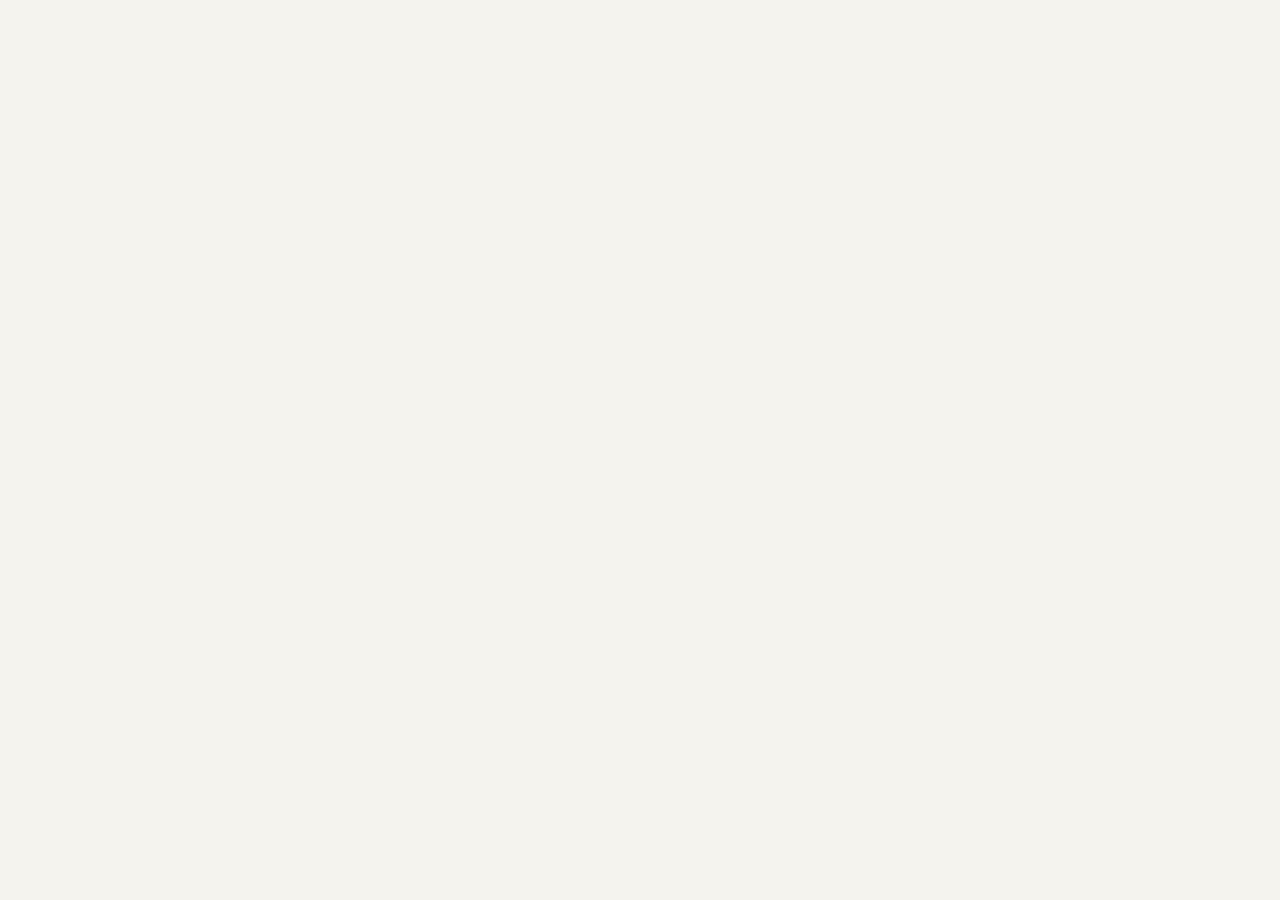
==== commit 2642860d: "Add files via upload" ====
--- a/index.html
+++ b/index.html
@@ -10,6 +10,8 @@
       <title>
         JUDGE — Drop 001
       </title>
+      <script src="https://sdk.cashfree.com/js/v3/cashfree.js">
+      </script>
       <script defer="defer" src="static/js/main.baeb19a1.js">
       </script>
       <link href="static/css/main.dba32cb8.css" rel="stylesheet" />
@@ -1254,5 +1256,45 @@
         <section aria-label="Notifications alt+T" tabindex="-1" aria-live="polite" aria-relevant="additions text" aria-atomic="false">
         </section>
       </div>
+    <script>
+      // Runs when Cashfree redirects the customer back after payment.
+      // Independent of the React app so it works no matter which route
+      // Cashfree sends them to.
+      (function () {
+        var params = new URLSearchParams(window.location.search);
+        var orderId = params.get('order_id');
+        if (!orderId) return;
+
+        fetch(window.JUDGE_CASHFREE_CONFIG.backendUrl + '/api/orders/' + orderId)
+          .then(function (r) { return r.json(); })
+          .then(function (data) {
+            var banner = document.createElement('div');
+            banner.style.cssText =
+              'position:fixed;top:0;left:0;right:0;z-index:999999;padding:14px 20px;' +
+              'font-family:sans-serif;font-size:14px;text-align:center;color:#fff;';
+
+            if (data.order_status === 'PAID') {
+              banner.style.background = '#1a7f37';
+              banner.textContent = 'Payment successful — order ' + orderId + ' confirmed.';
+              window.localStorage.removeItem('judge-cart');
+              window.localStorage.removeItem('judge-pending-order');
+            } else {
+              banner.style.background = '#b42318';
+              banner.textContent =
+                'Payment was not completed for order ' + orderId + '. Please try again from your bag.';
+            }
+
+            document.body.prepend(banner);
+            setTimeout(function () { banner.remove(); }, 8000);
+
+            // Clean the URL so a refresh doesn't re-trigger this.
+            window.history.replaceState({}, '', window.location.pathname);
+          })
+          .catch(function () {
+            // Network/backend issue — don't claim success or failure, just
+            // let the customer know to check their email / contact support.
+          });
+      })();
+    </script>
     </body>
   </html>
